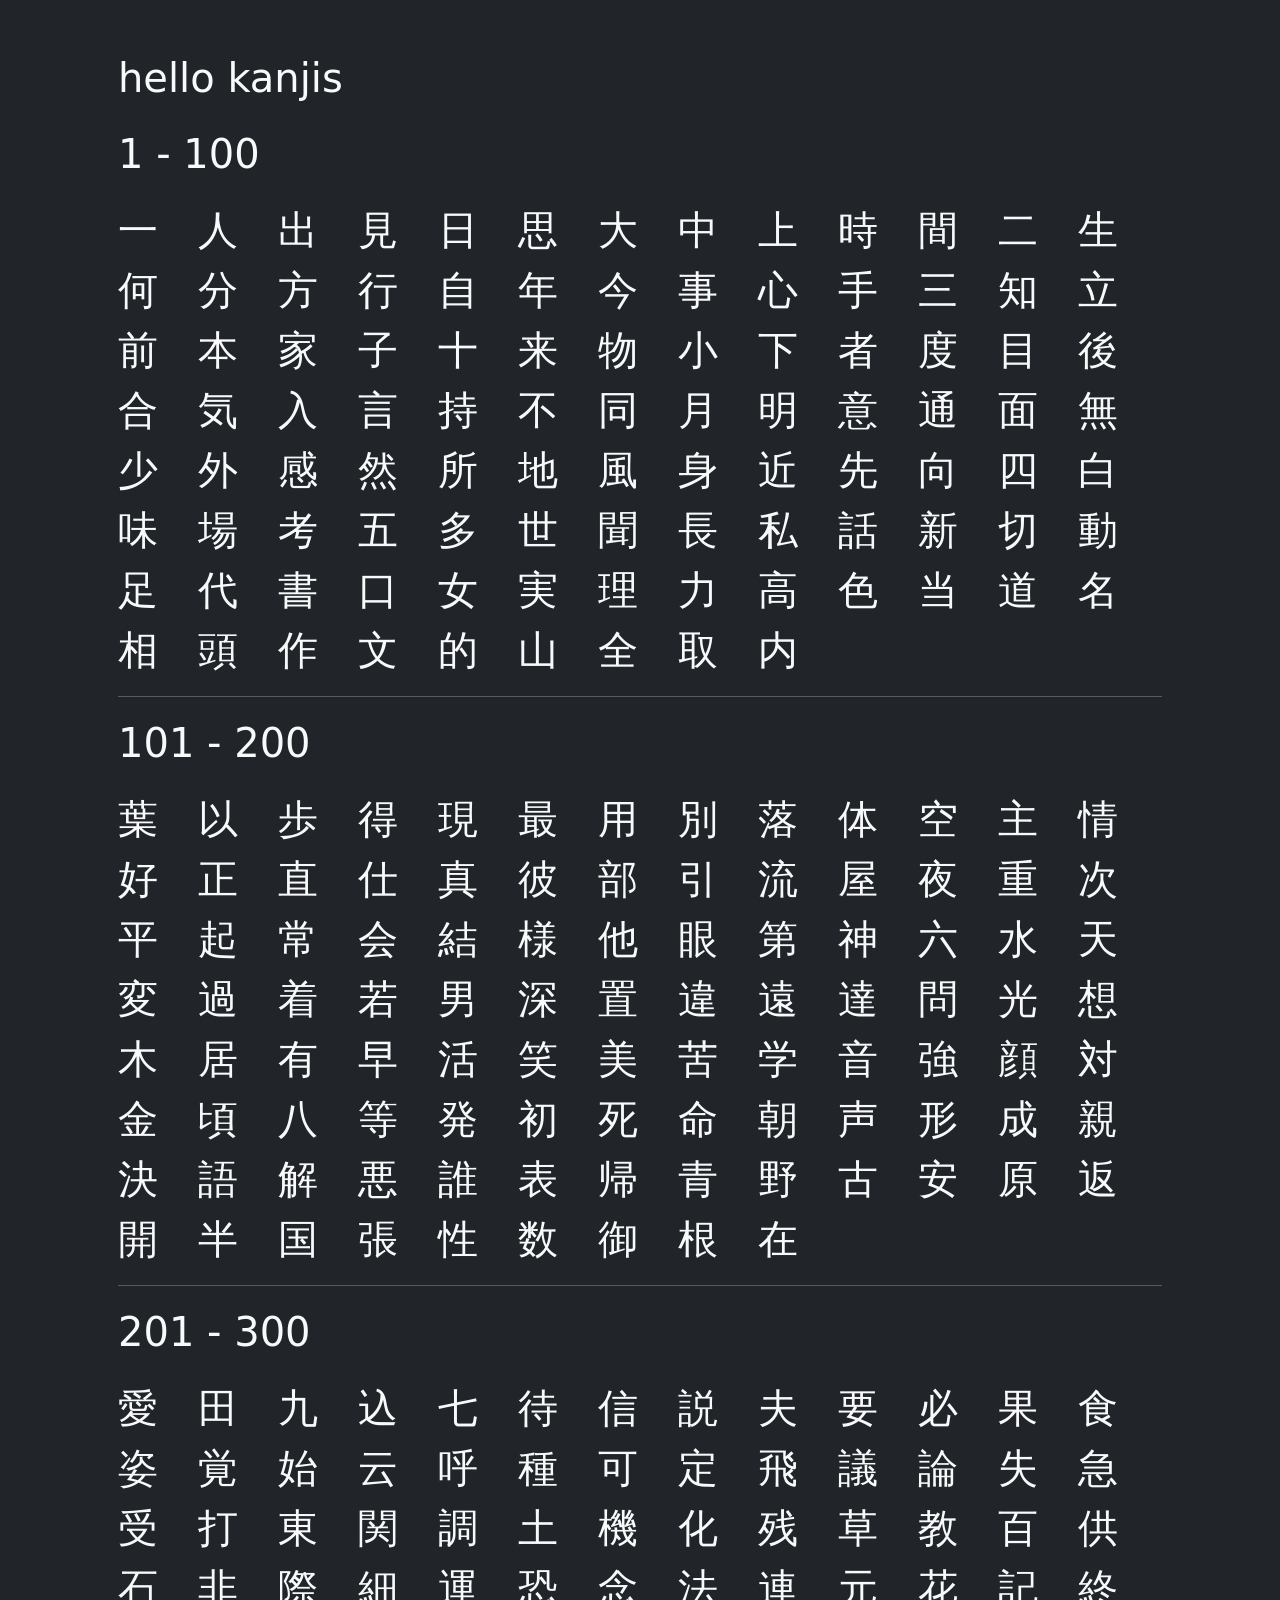
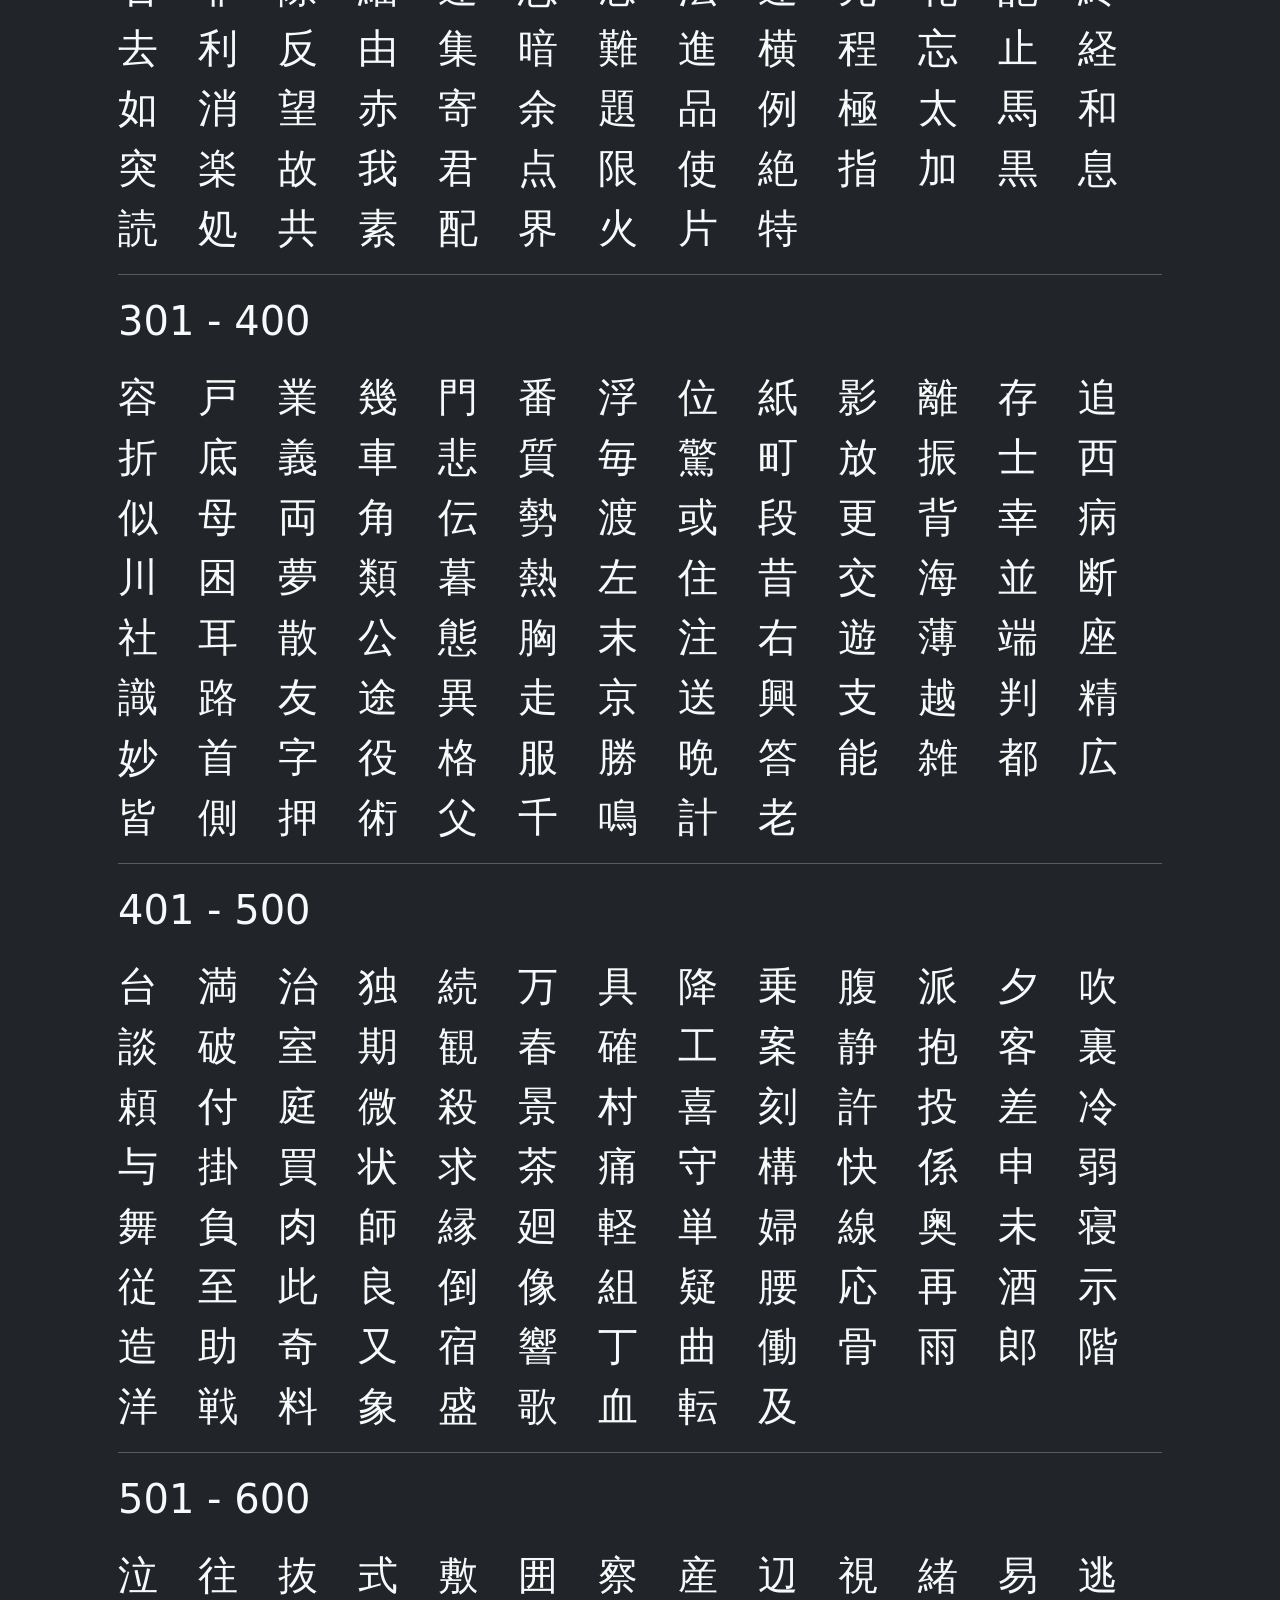
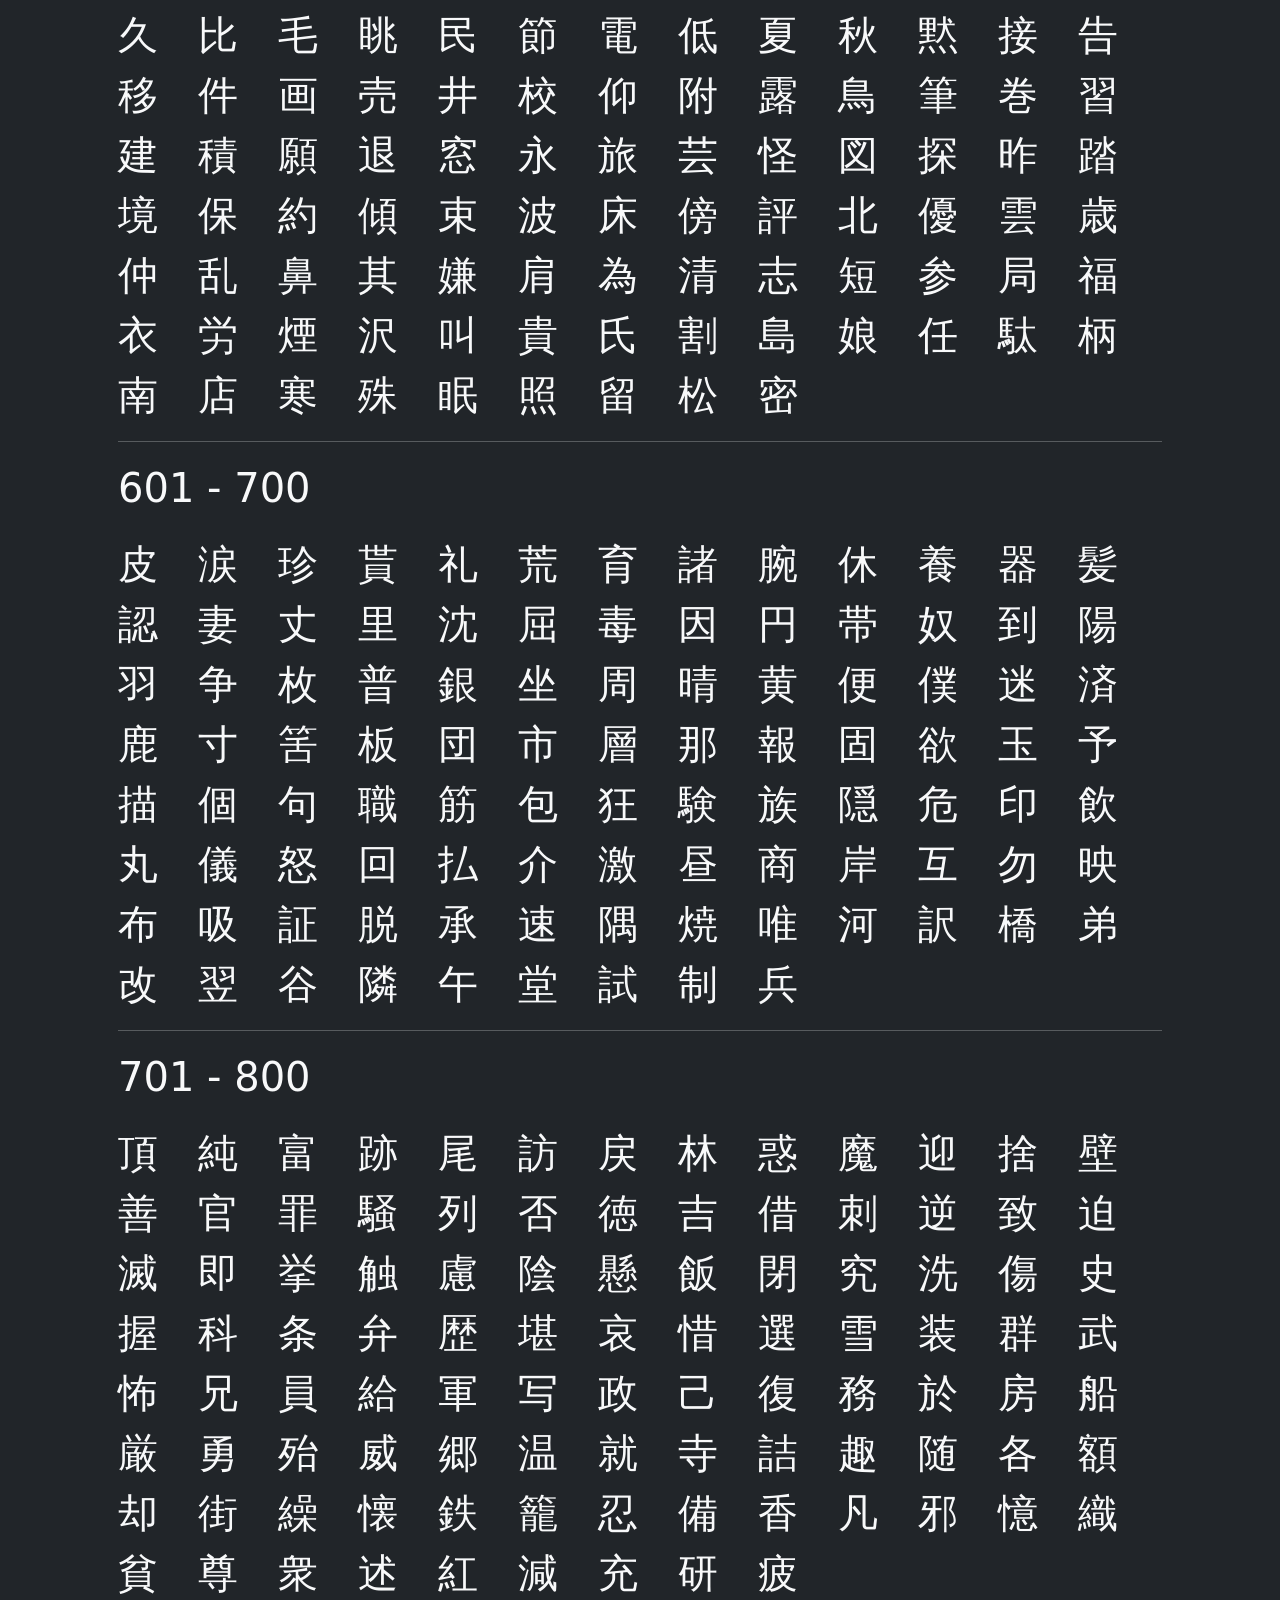
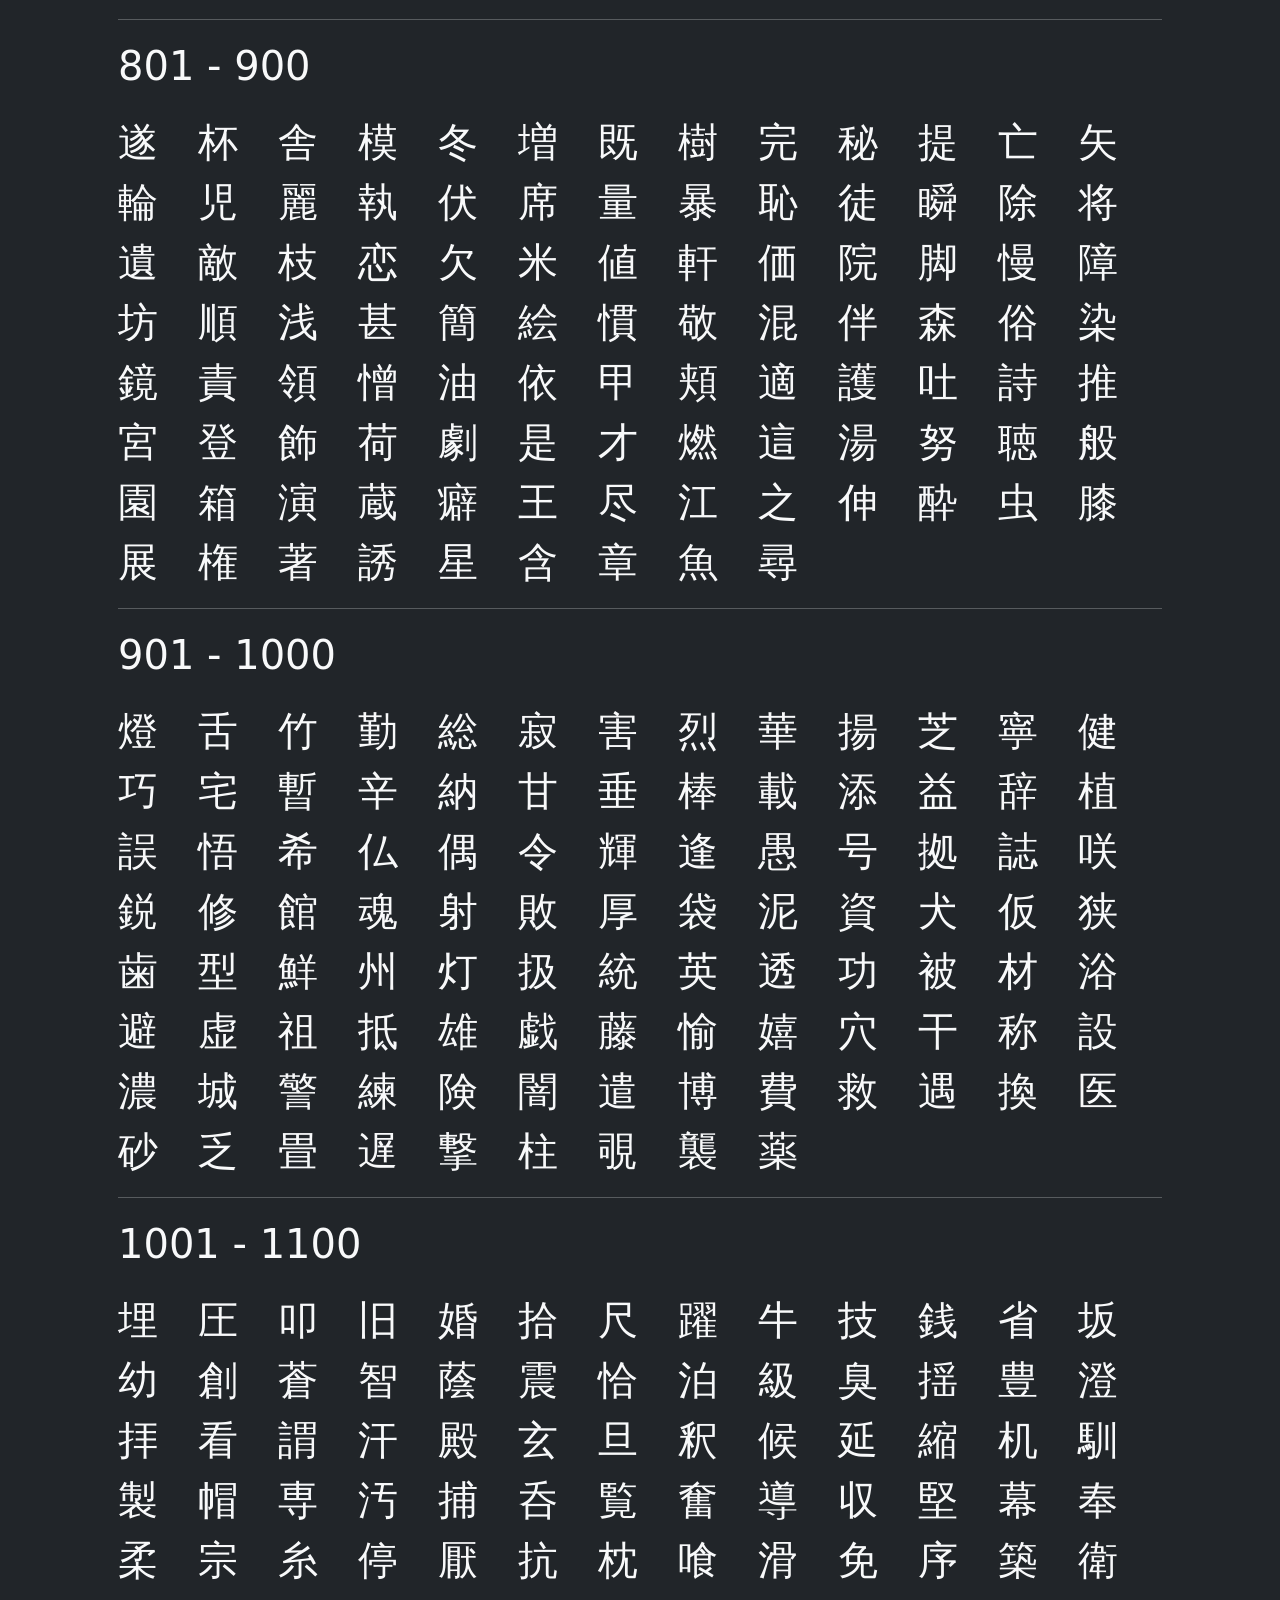
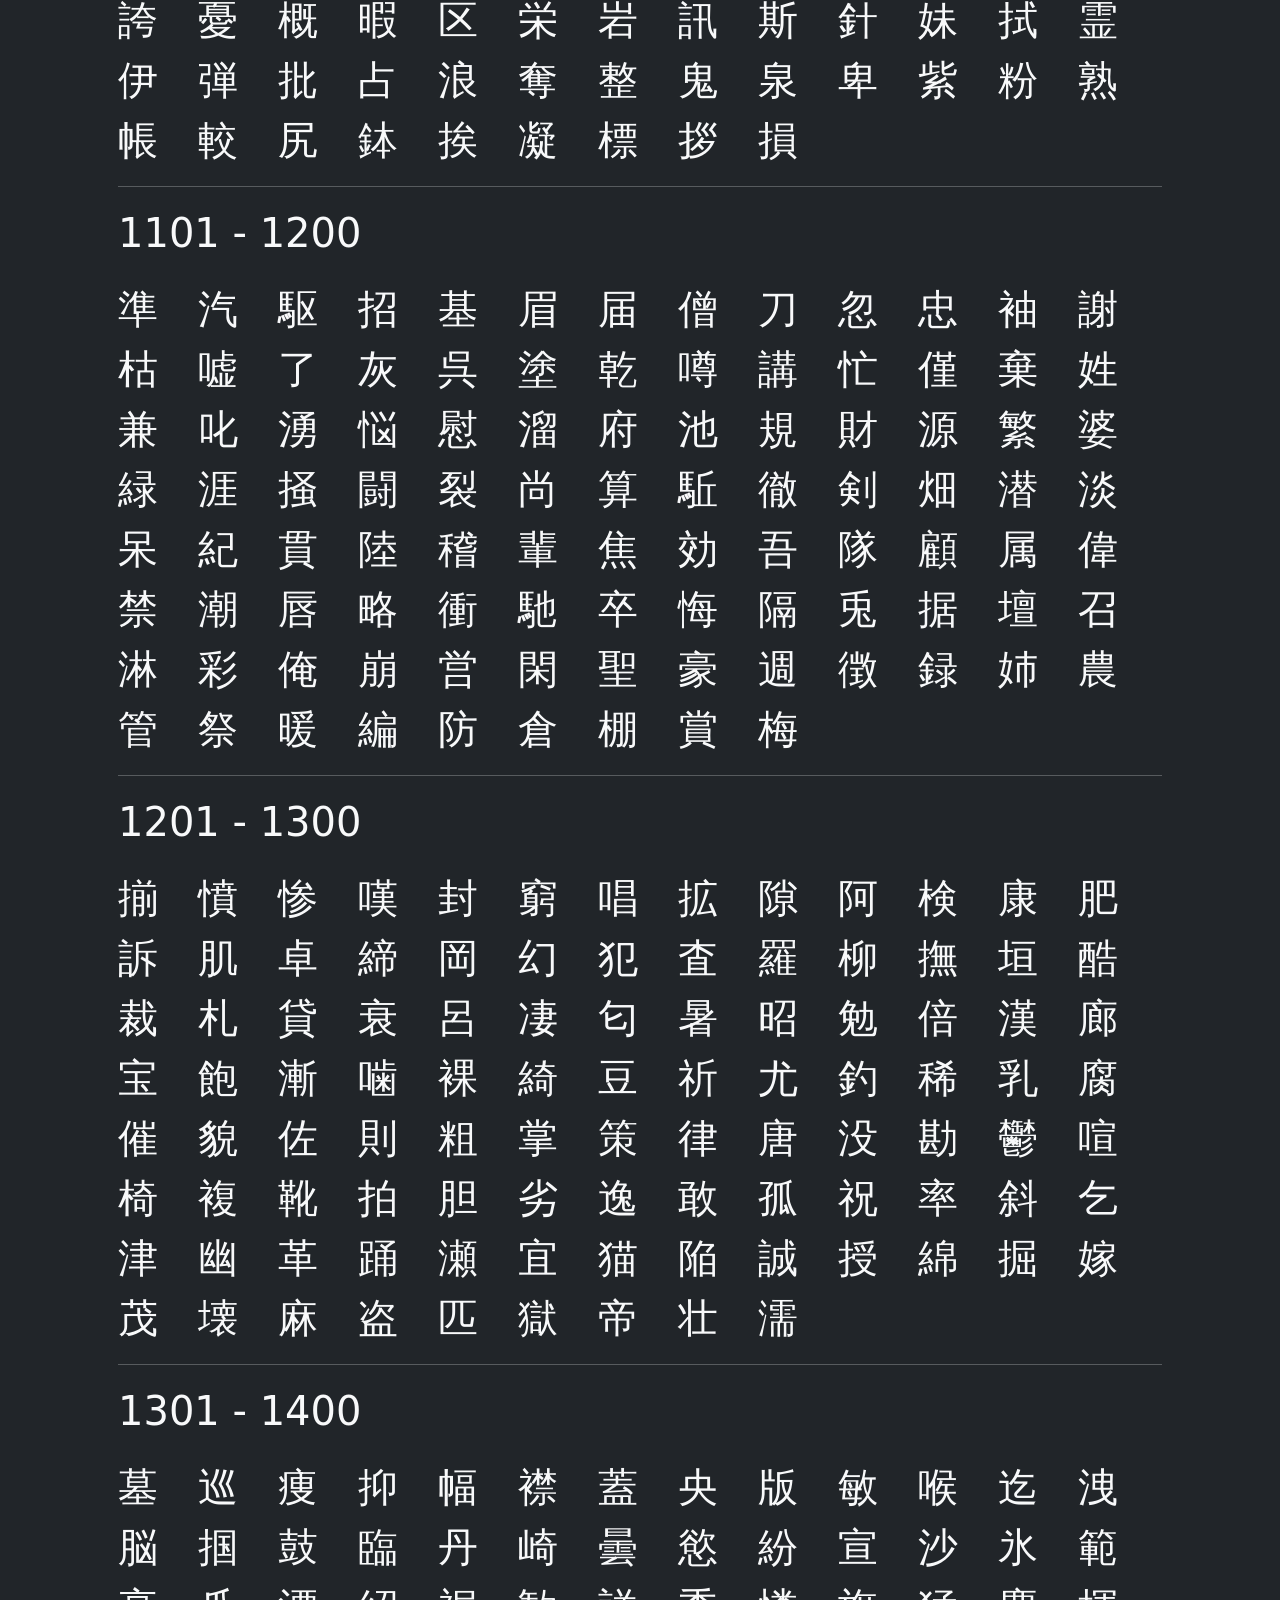
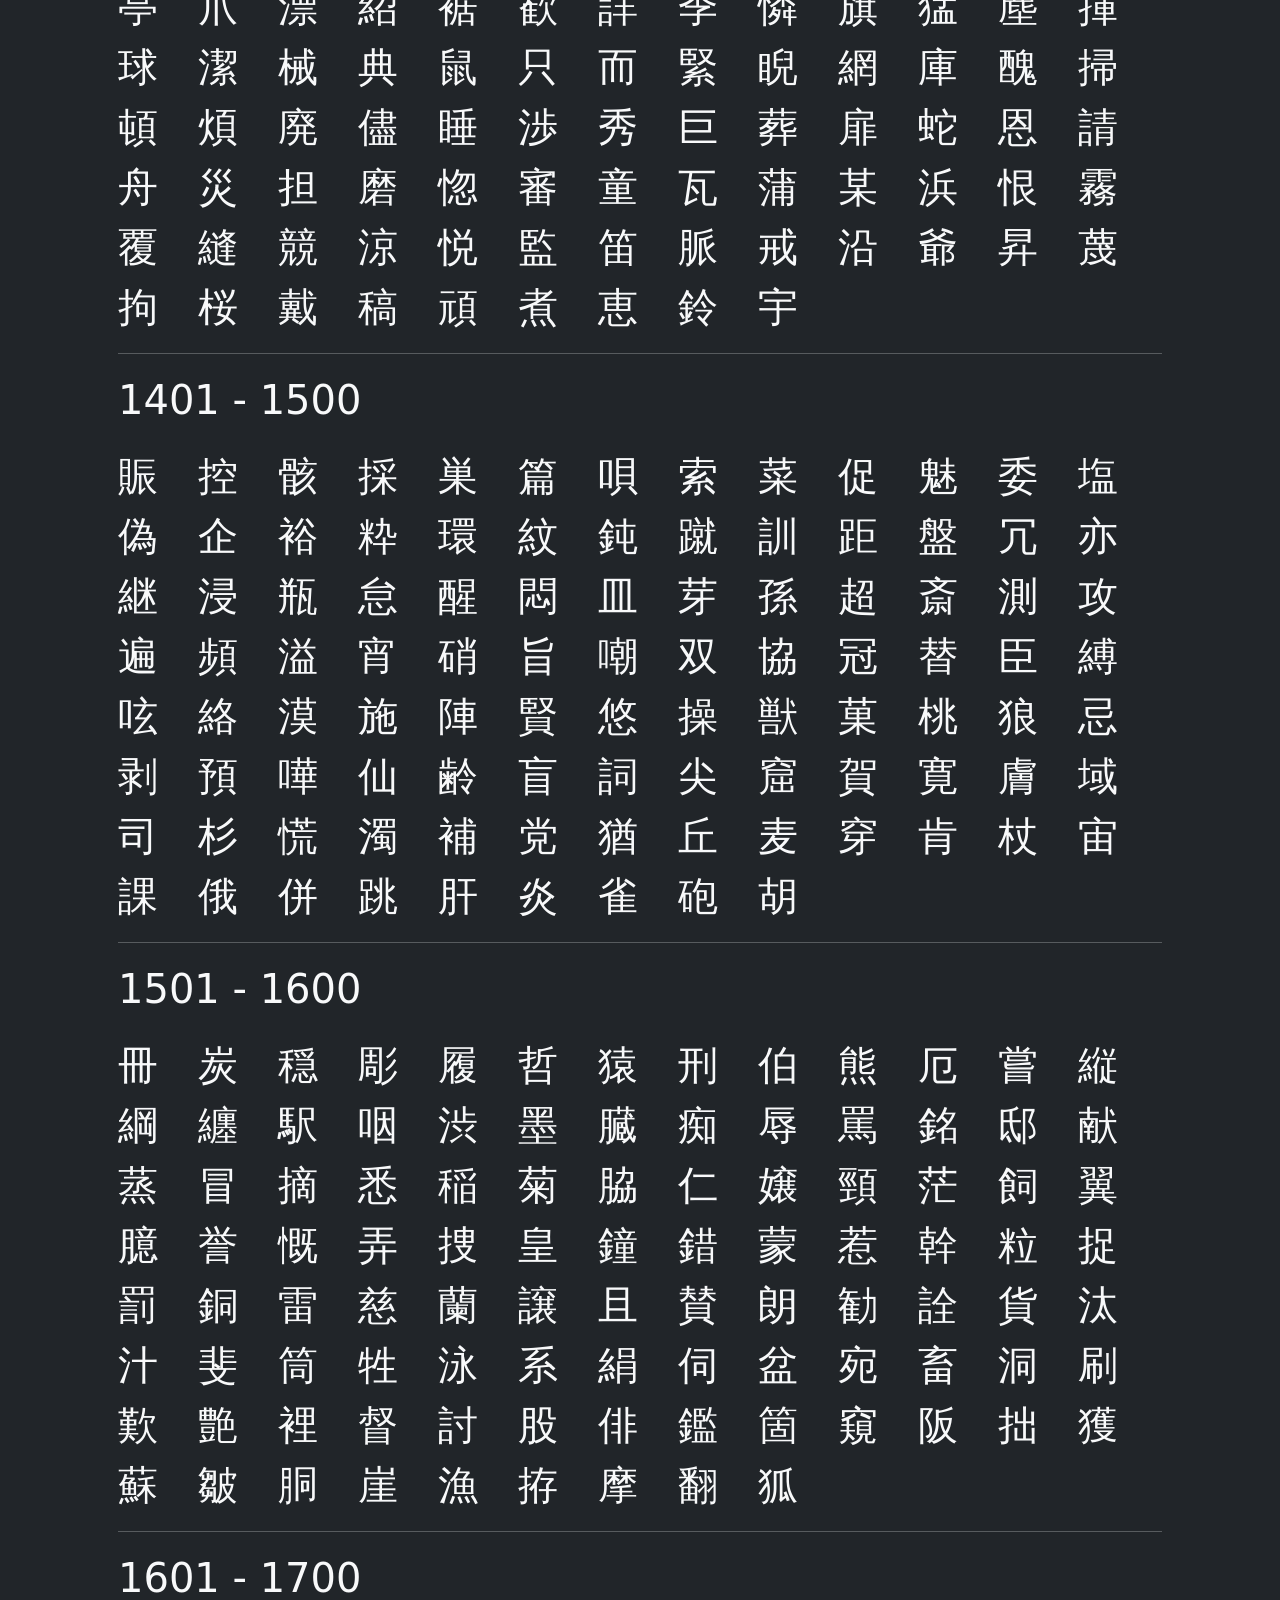
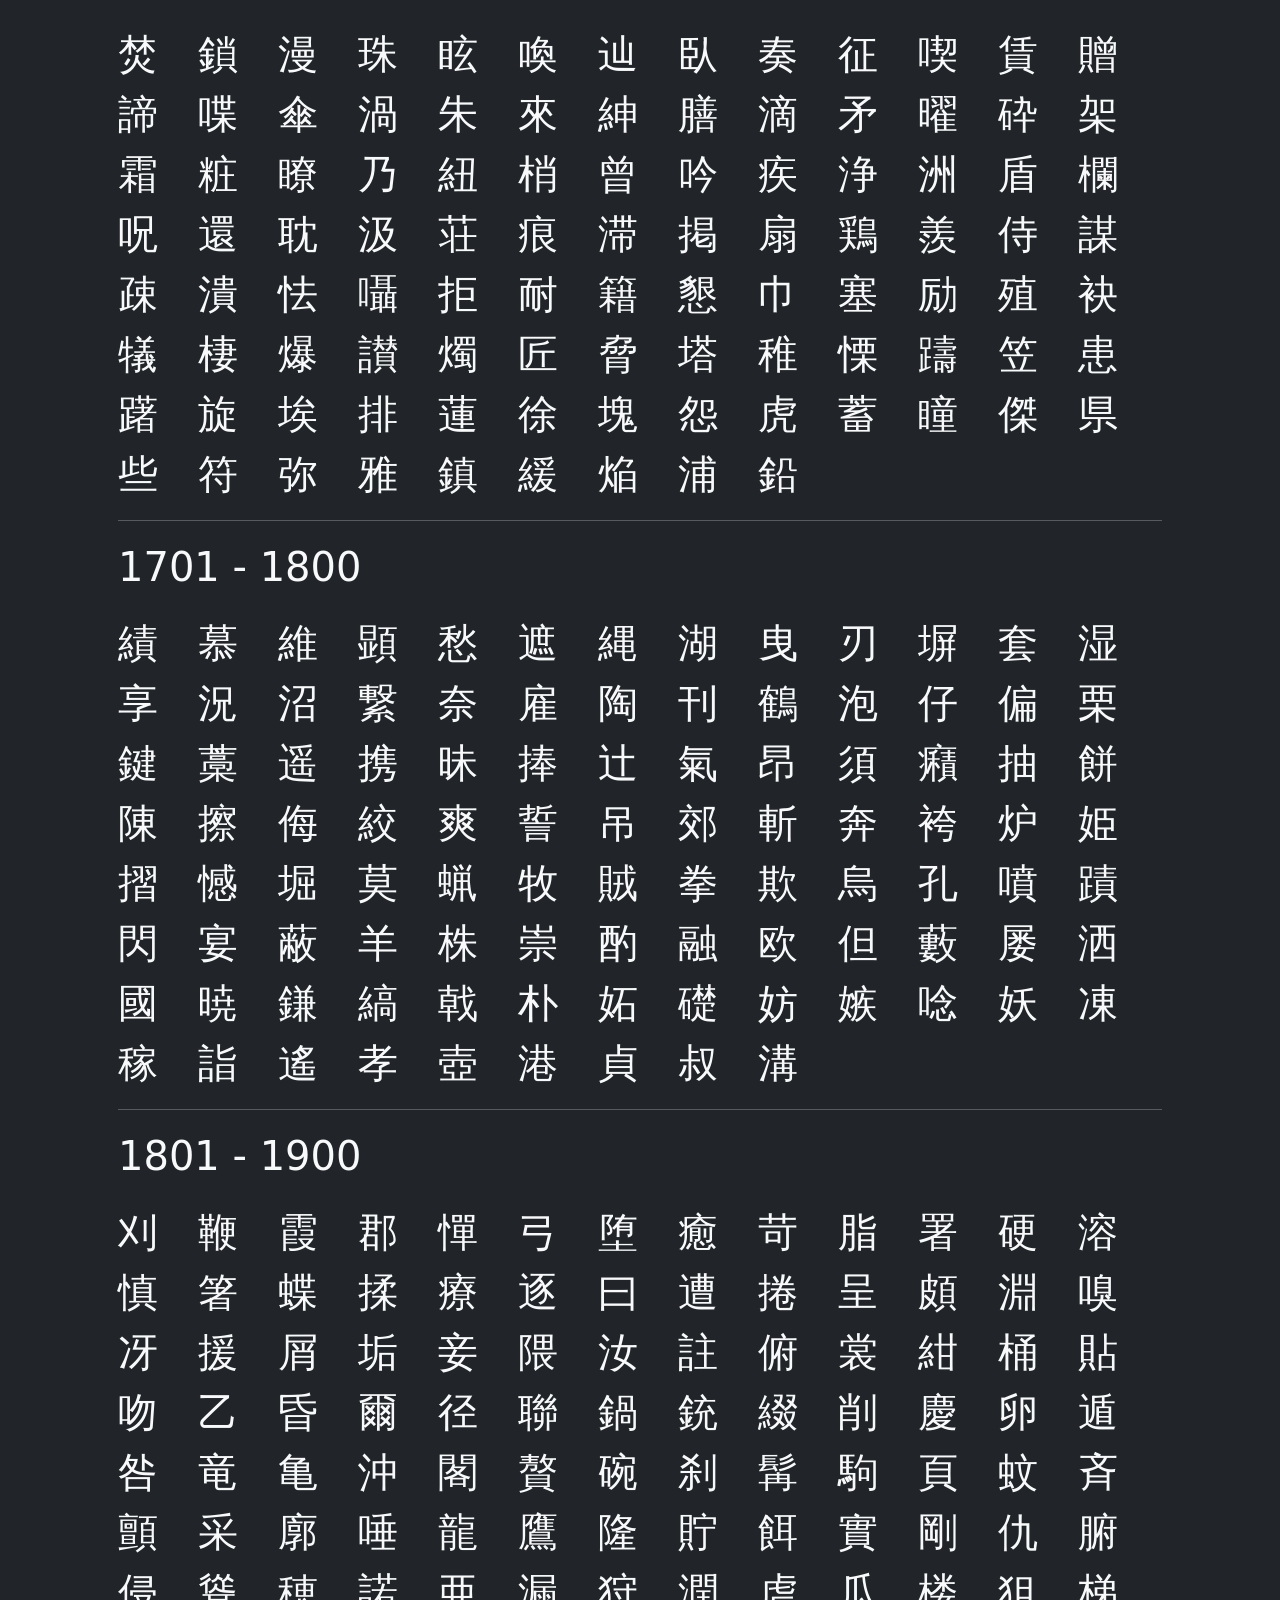
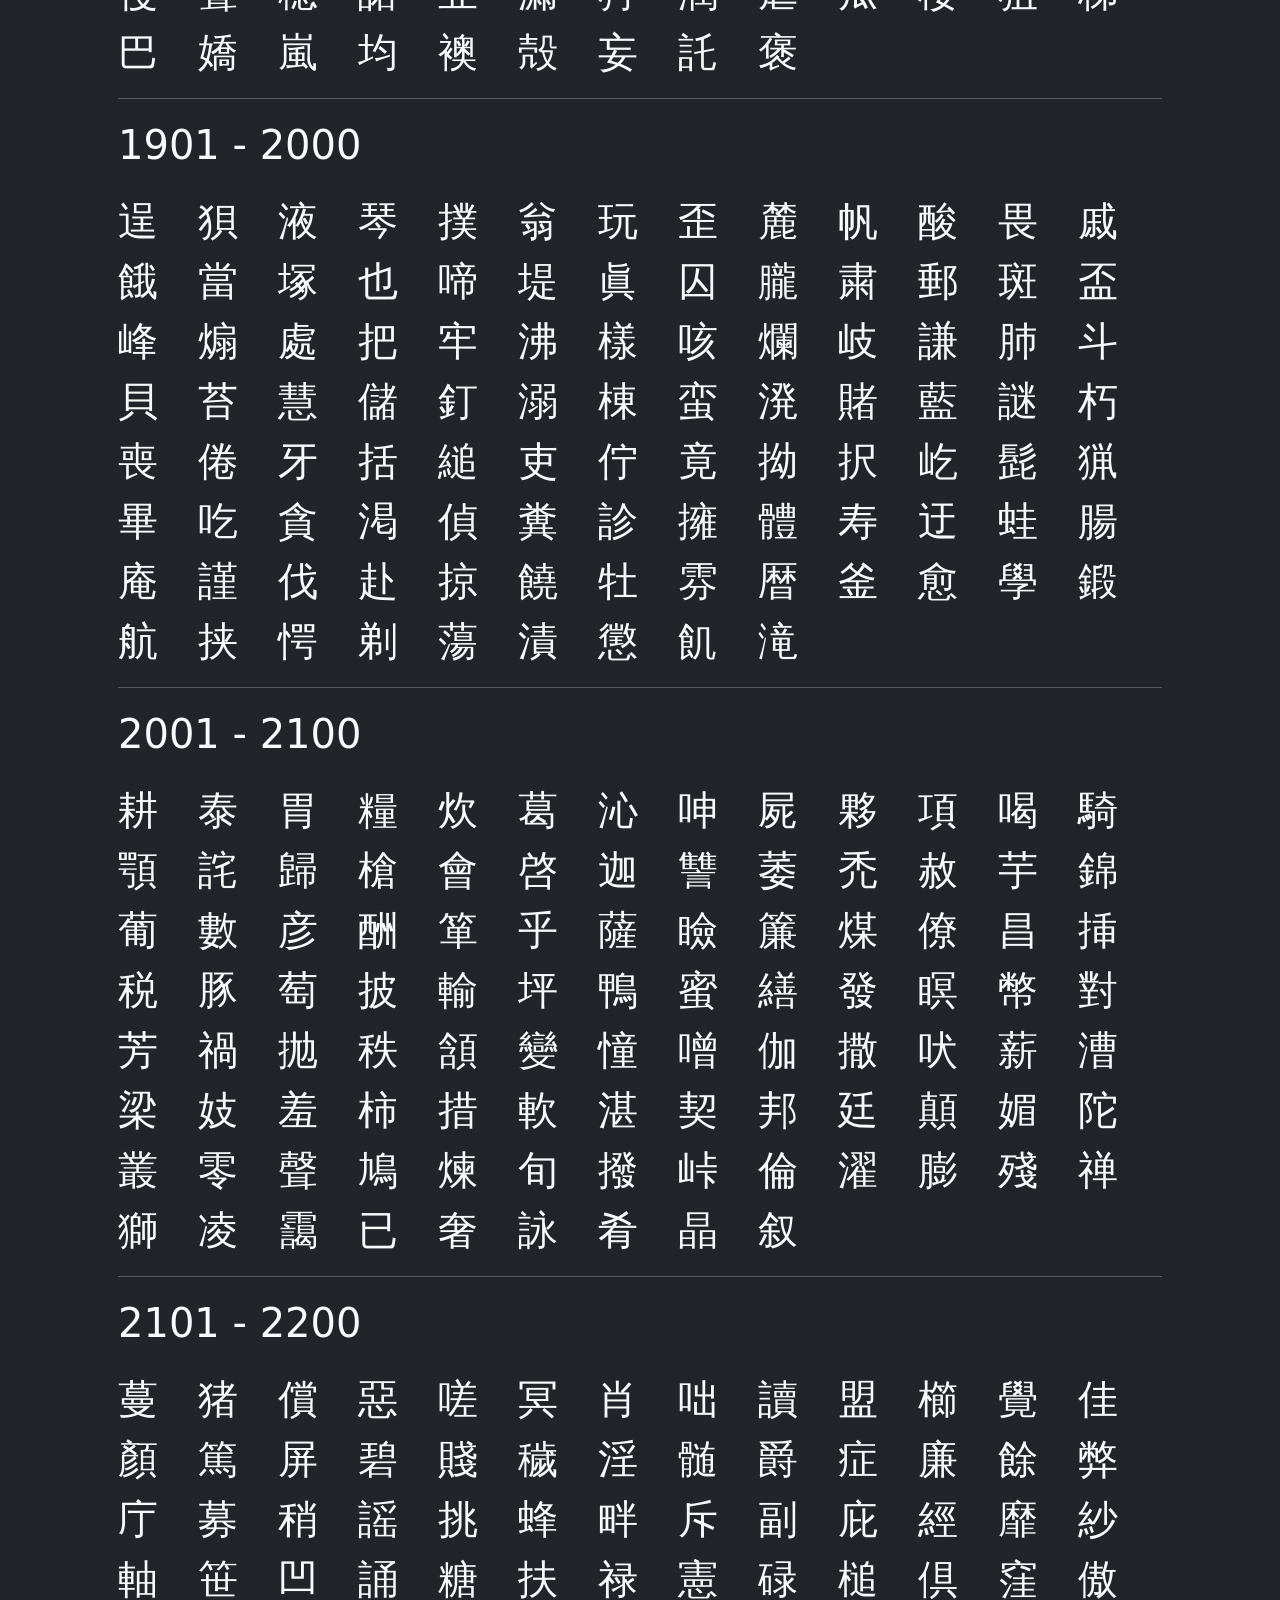
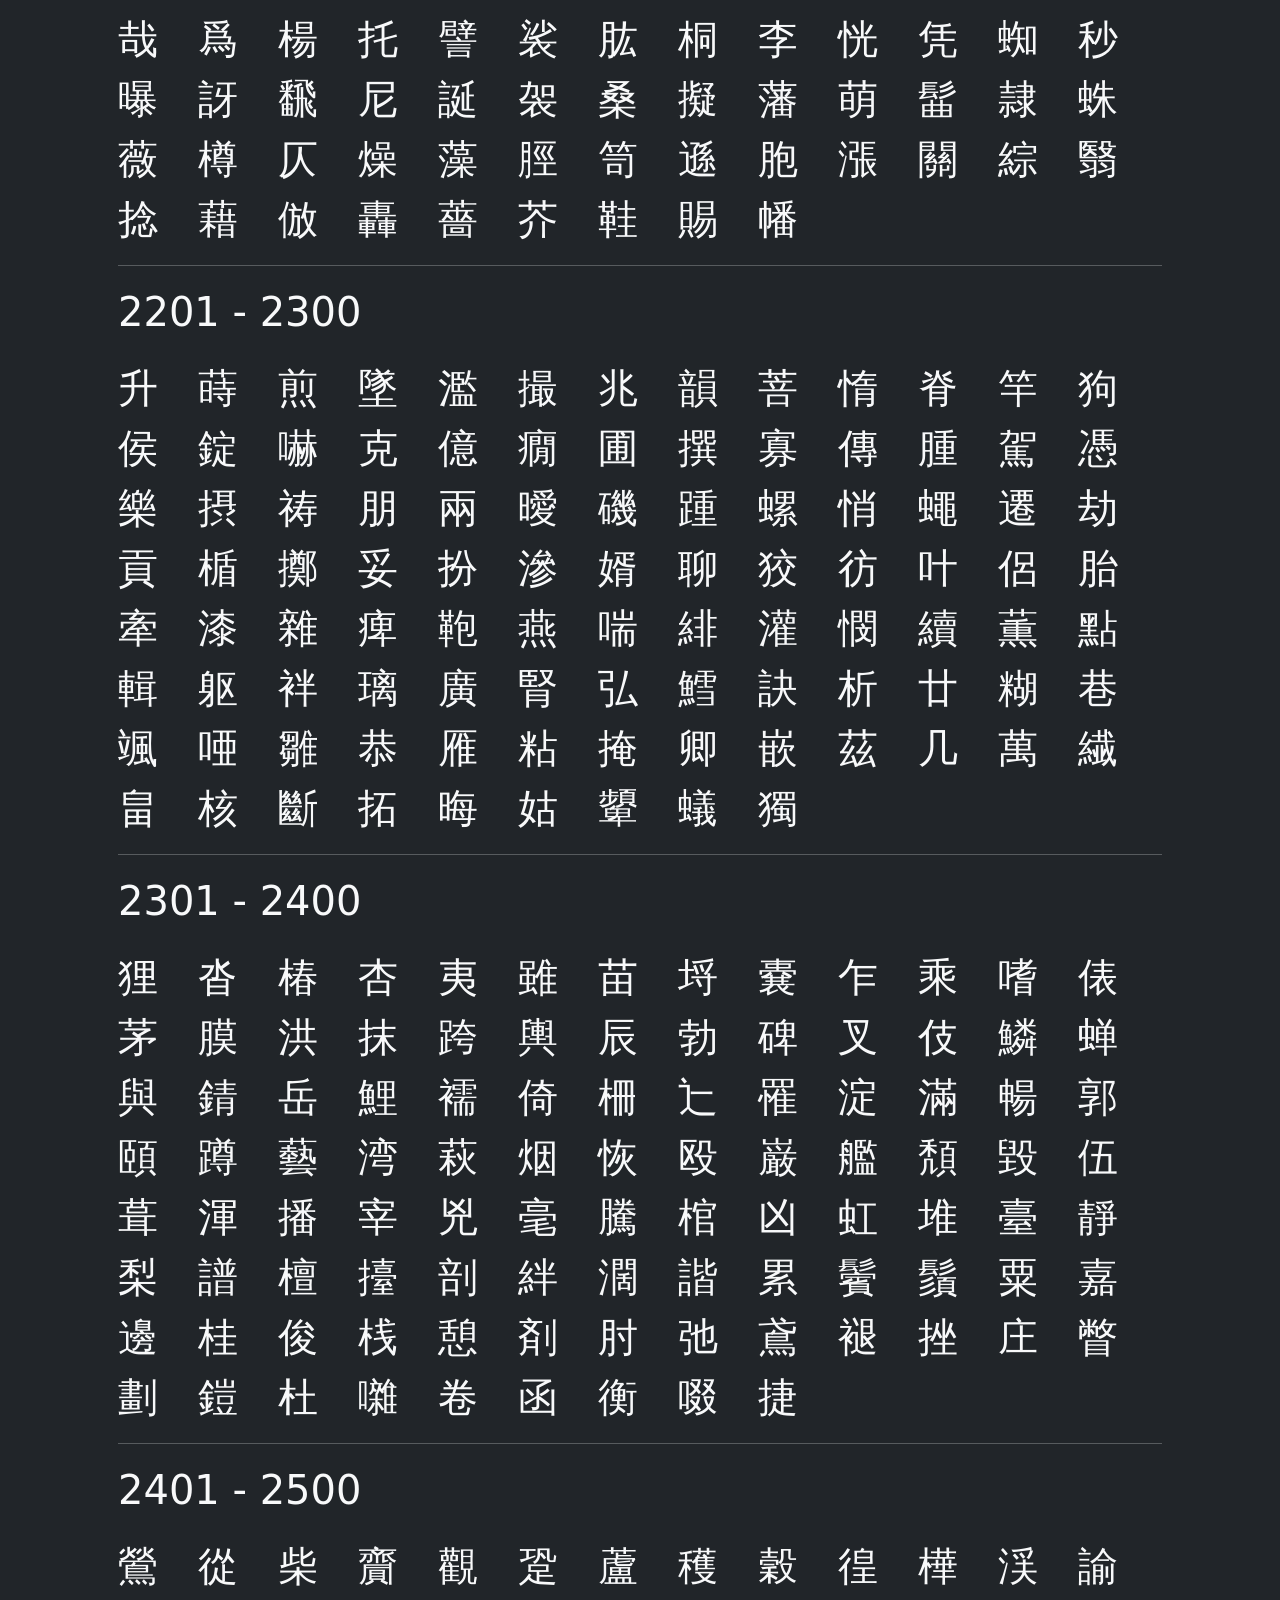
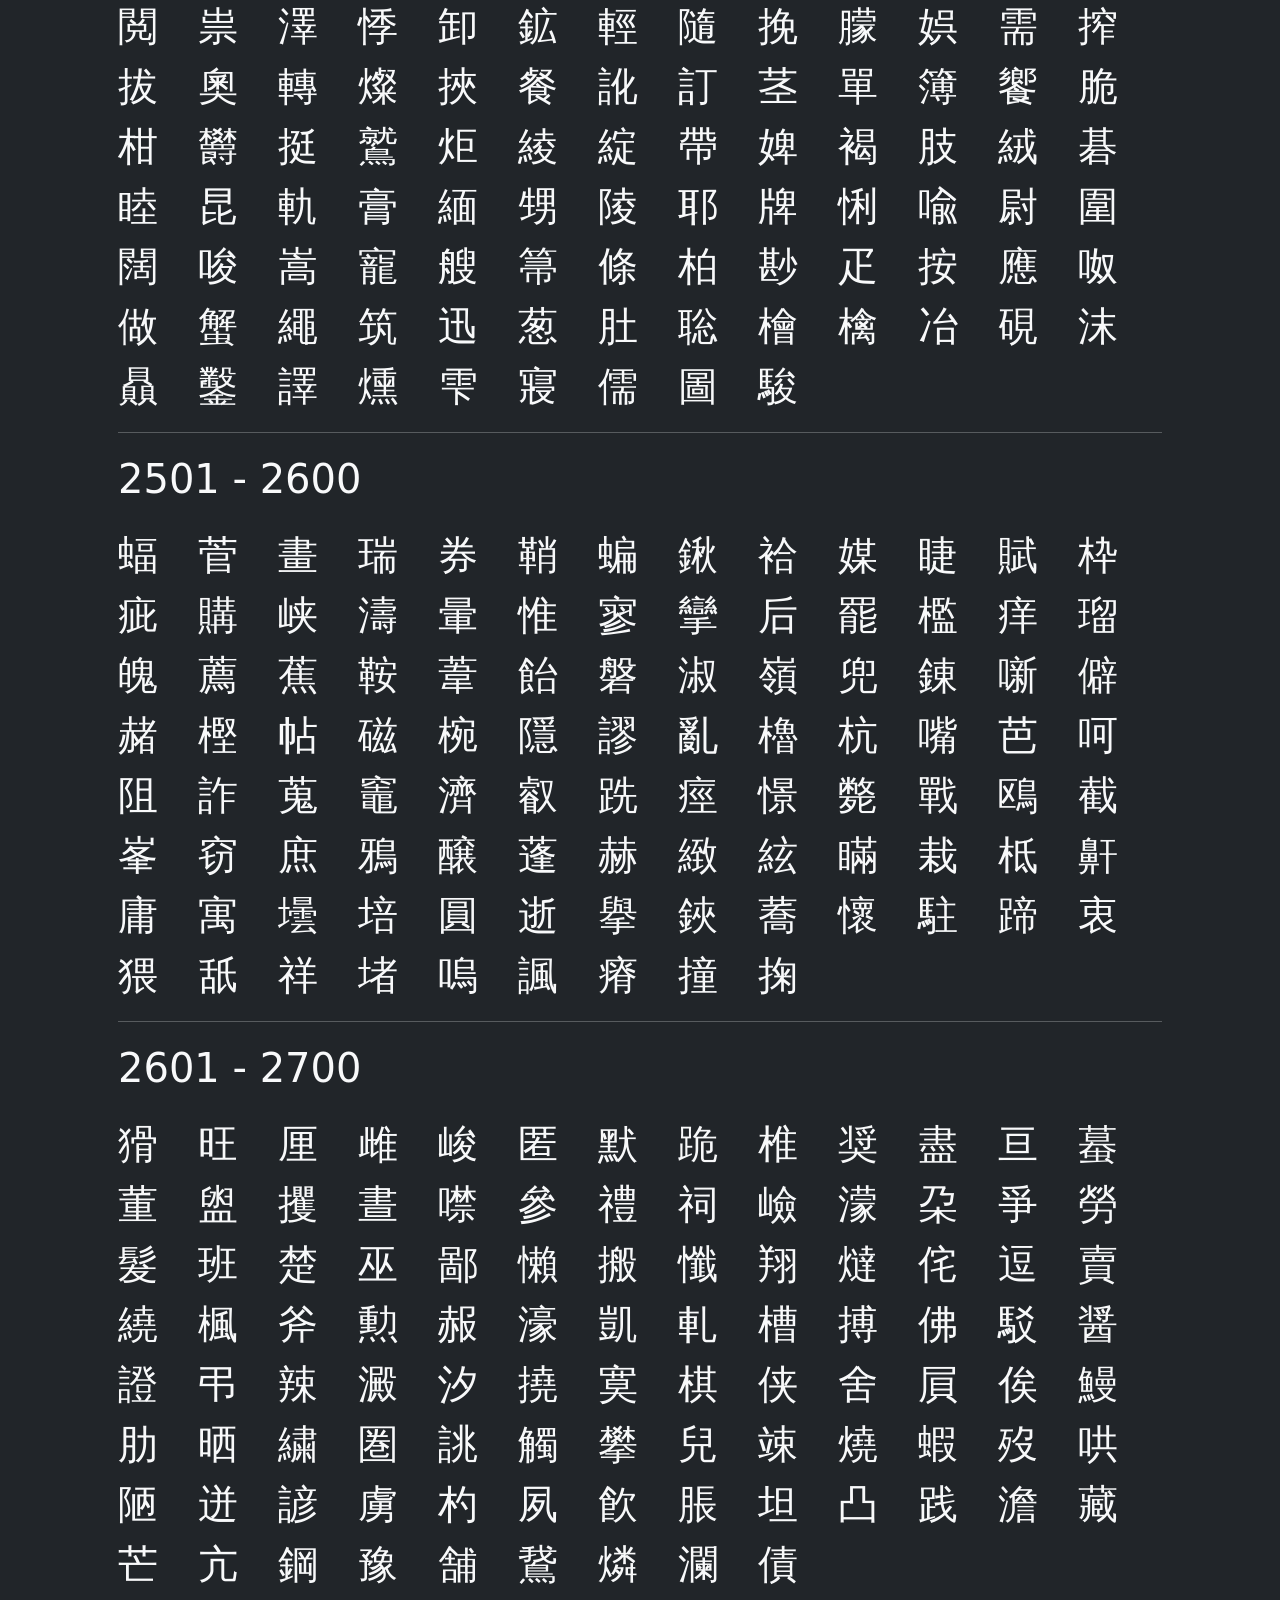
==== index.html @ ae2d9518 "hello kanjis" ====
<!DOCTYPE html>
<html>
  <head>
    <title>Hello (・_・)ノ</title>
    <meta charset="utf-8" />
    <meta name="viewport" content="width=device-width, initial-scale=1" />
    <link
      href="https://cdn.jsdelivr.net/npm/bootstrap@5.1.3/dist/css/bootstrap.min.css"
      rel="stylesheet"
      integrity="sha384-1BmE4kWBq78iYhFldvKuhfTAU6auU8tT94WrHftjDbrCEXSU1oBoqyl2QvZ6jIW3"
      crossorigin="anonymous"
    />
  </head>

  <body class="bg-dark">
    <div class="container text-light p-5 fs-1">
      <p>hello kanjis</p>

      <div id="kanjiList"></div>

      <script type="text/javascript" src="./script.js"></script>

      <script
        src="https://cdn.jsdelivr.net/npm/bootstrap@5.1.3/dist/js/bootstrap.bundle.min.js"
        integrity="sha384-ka7Sk0Gln4gmtz2MlQnikT1wXgYsOg+OMhuP+IlRH9sENBO0LRn5q+8nbTov4+1p"
        crossorigin="anonymous"
      ></script>
    </div>
  </body>
</html>
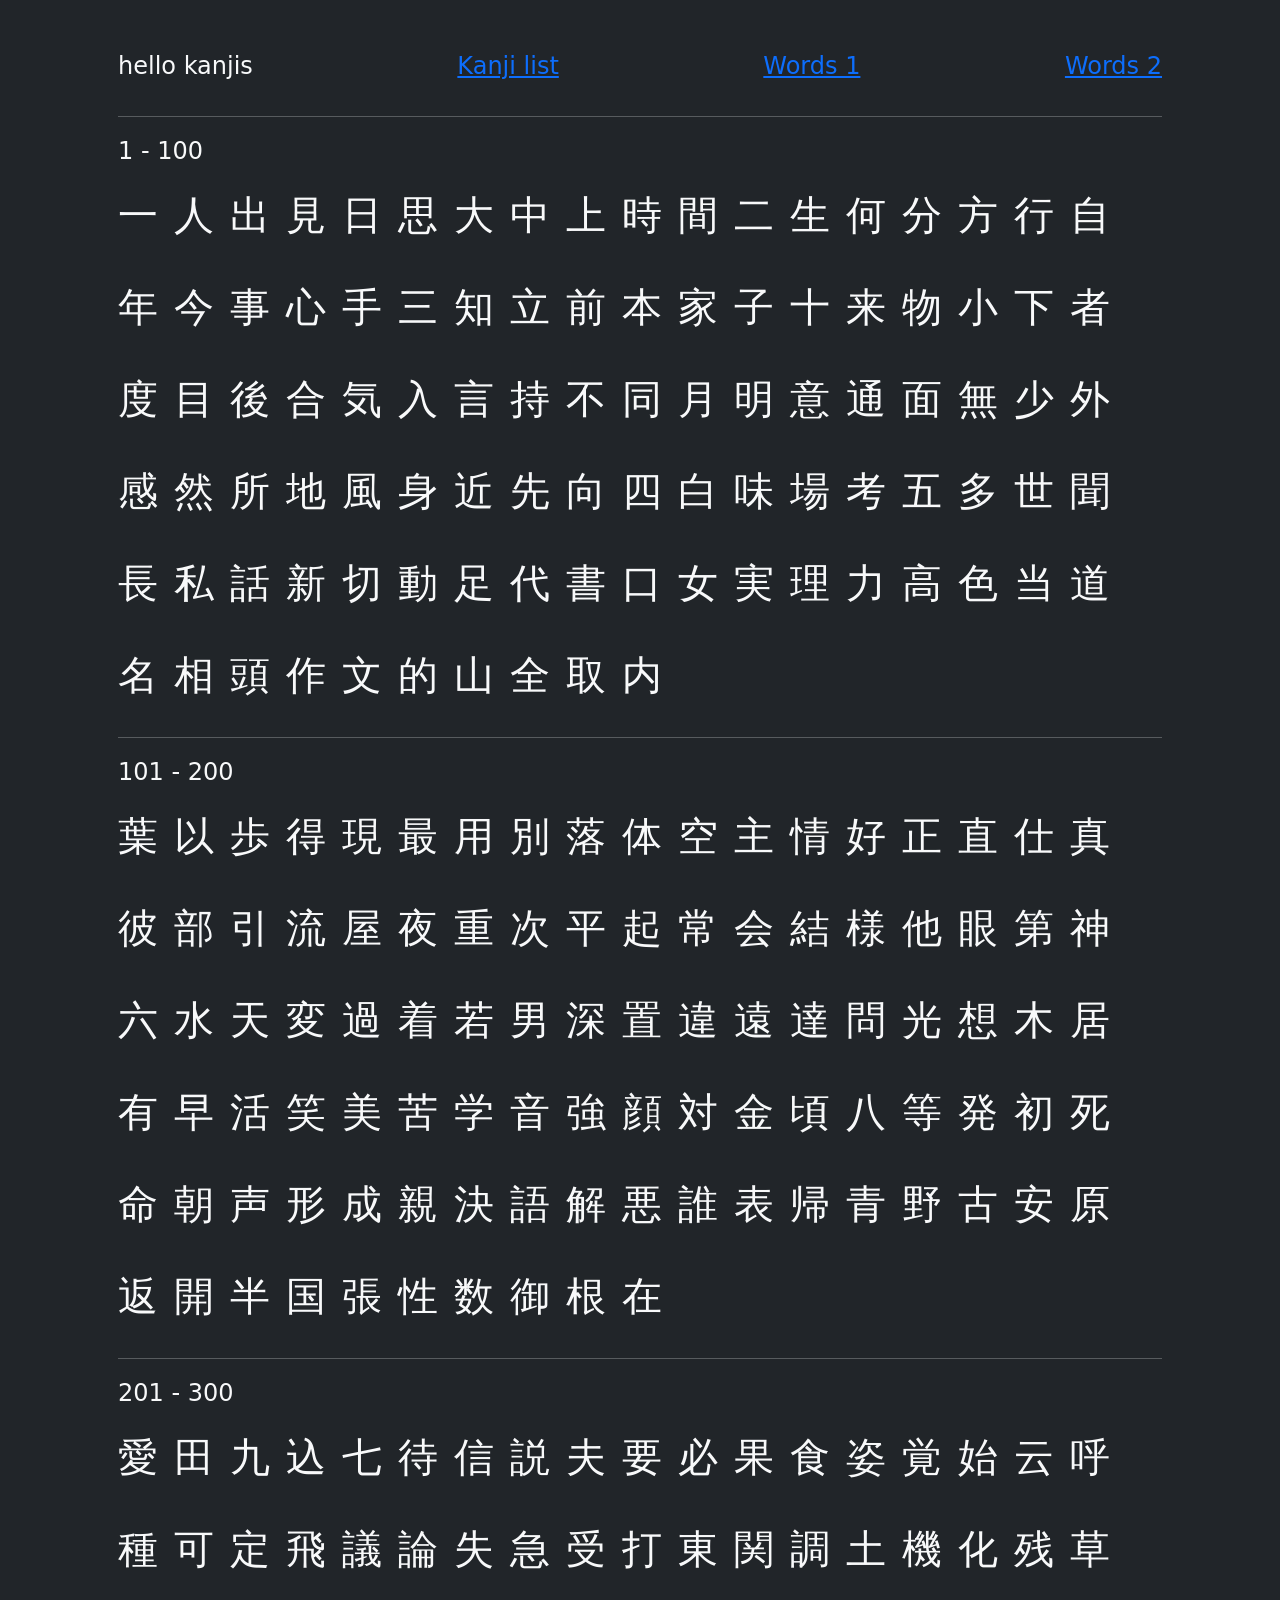
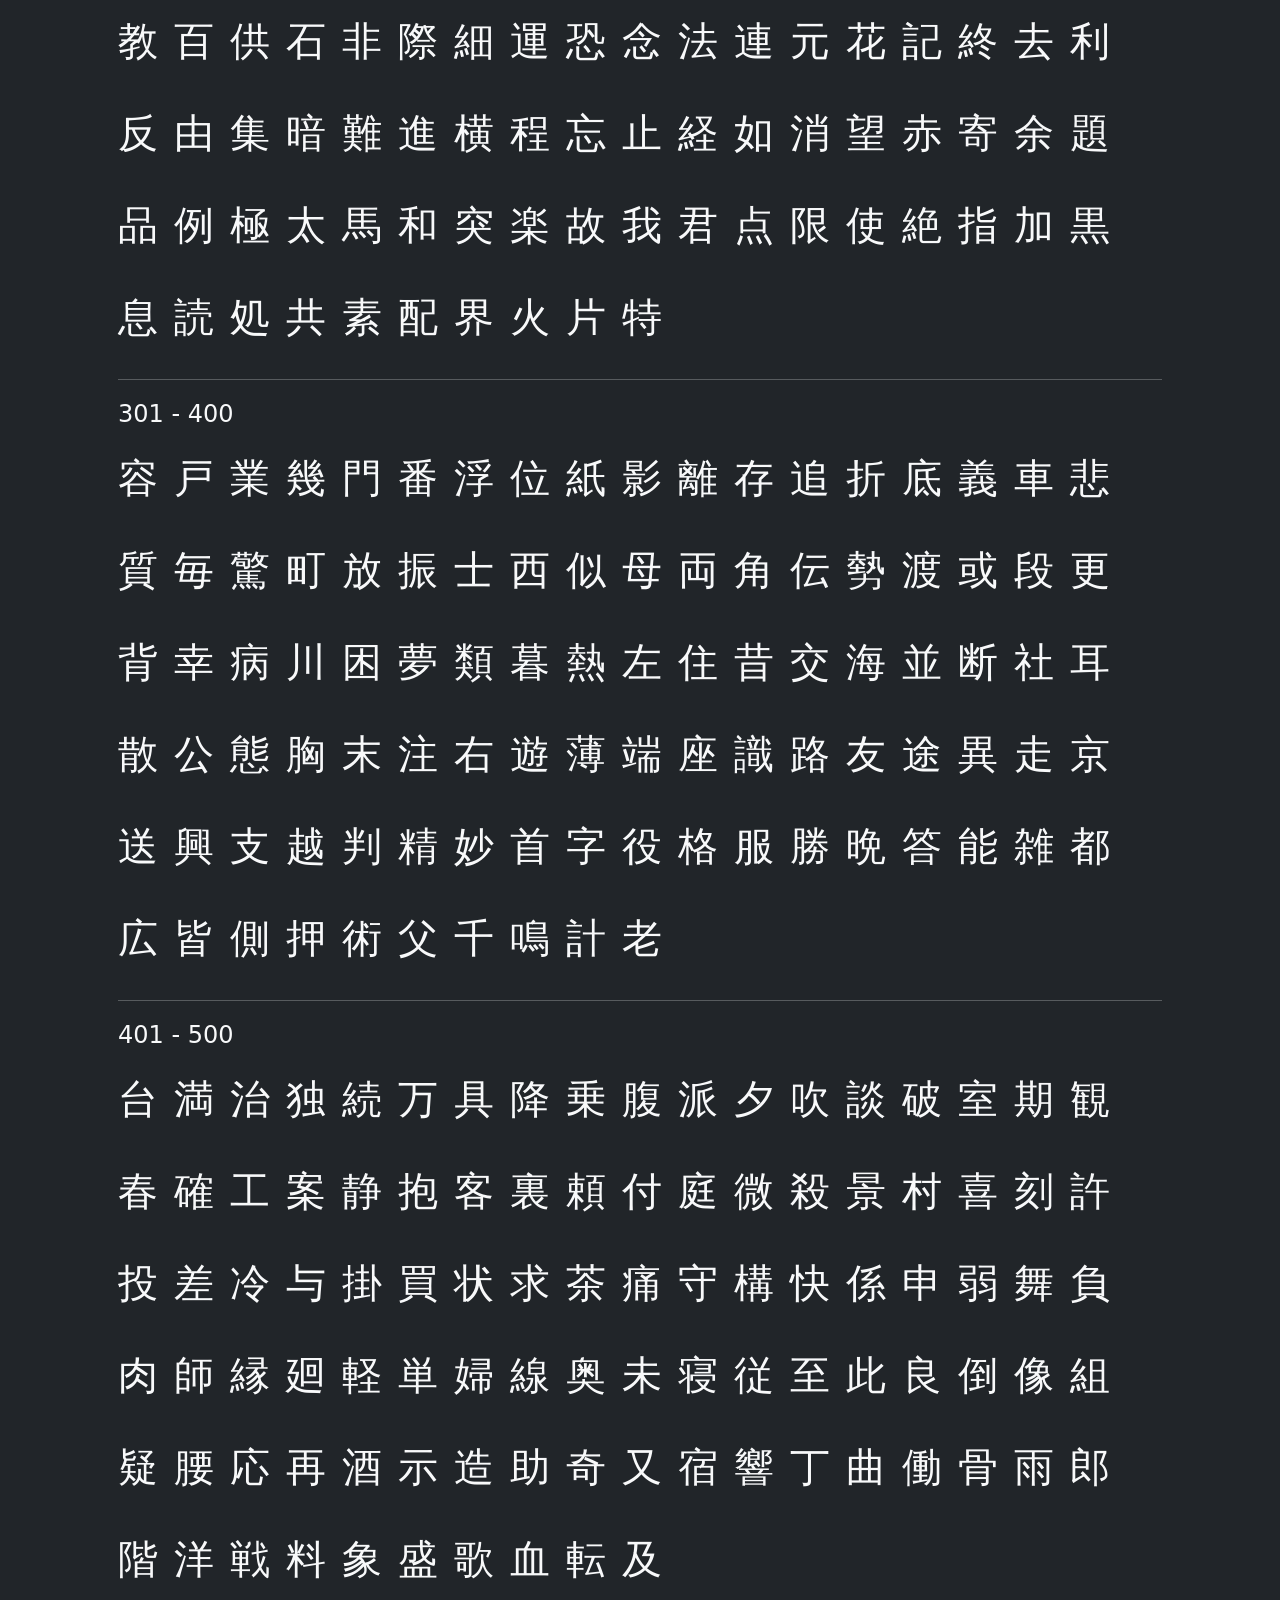
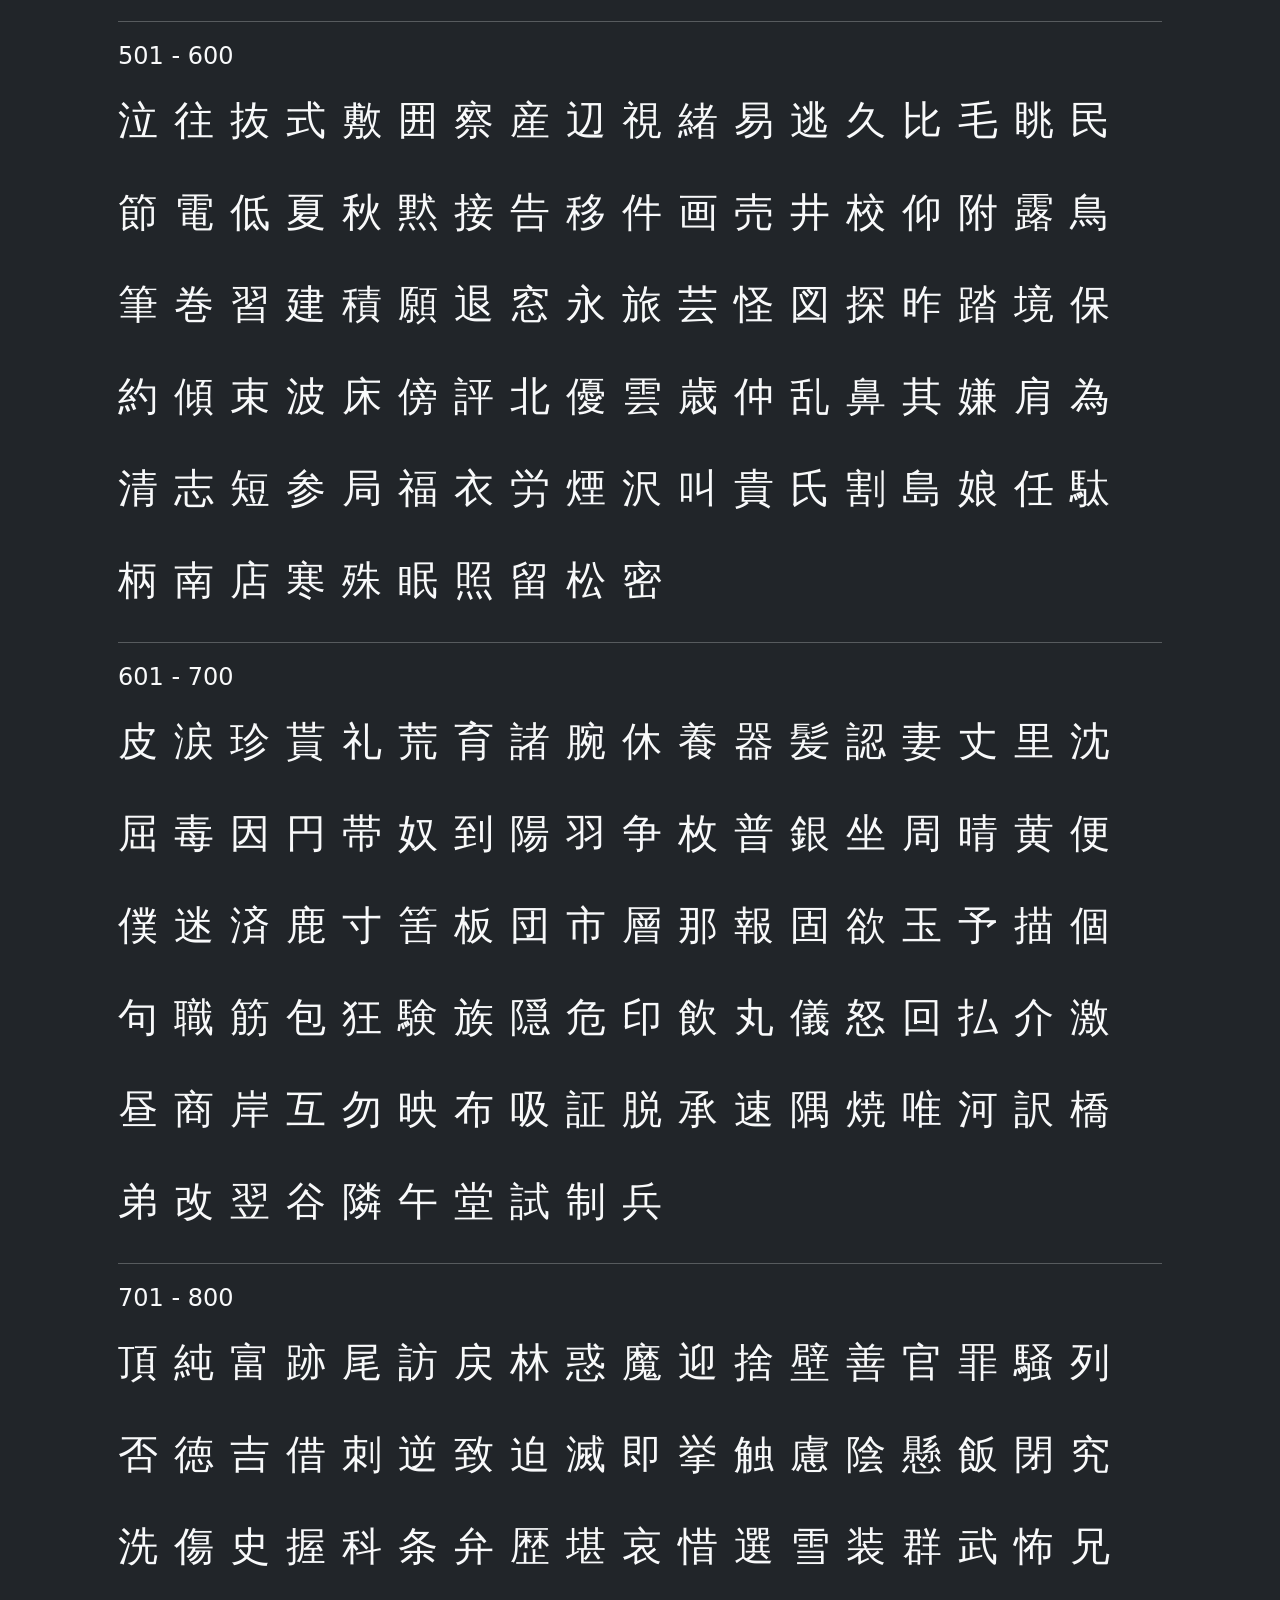
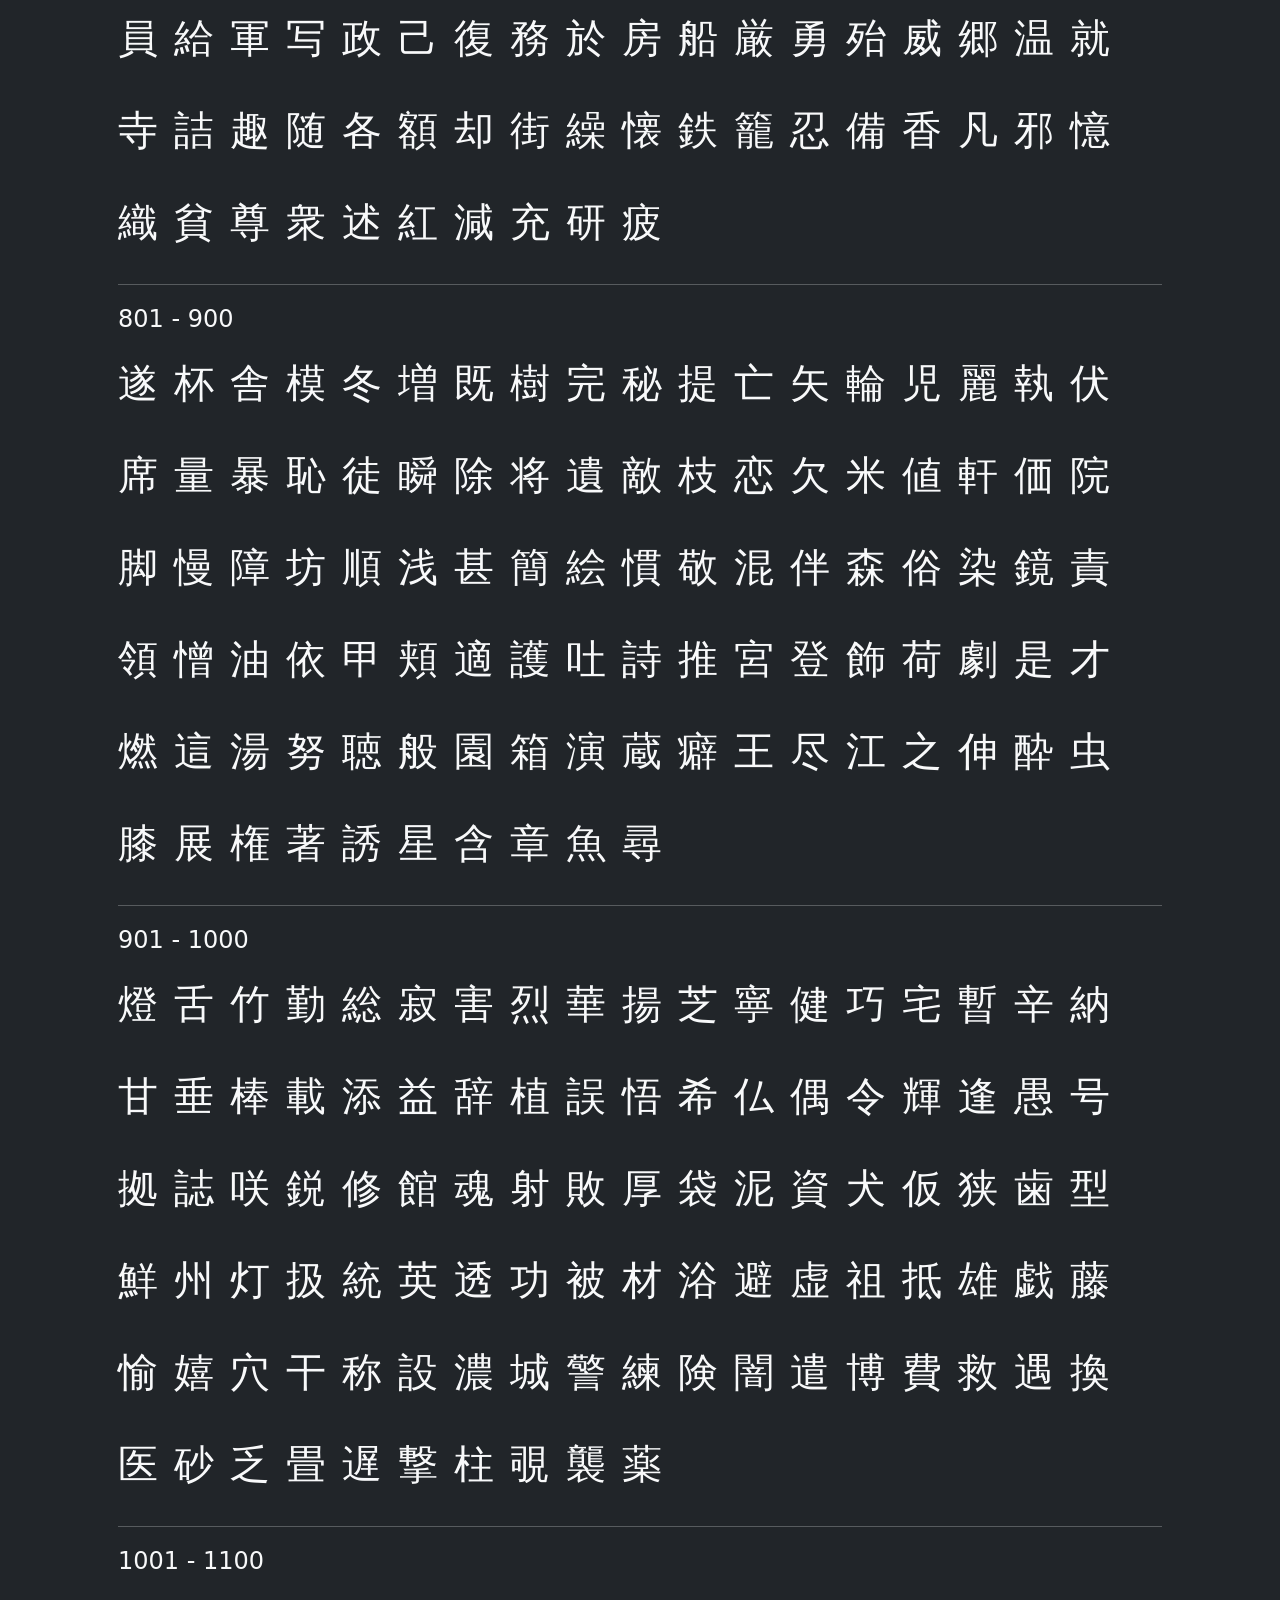
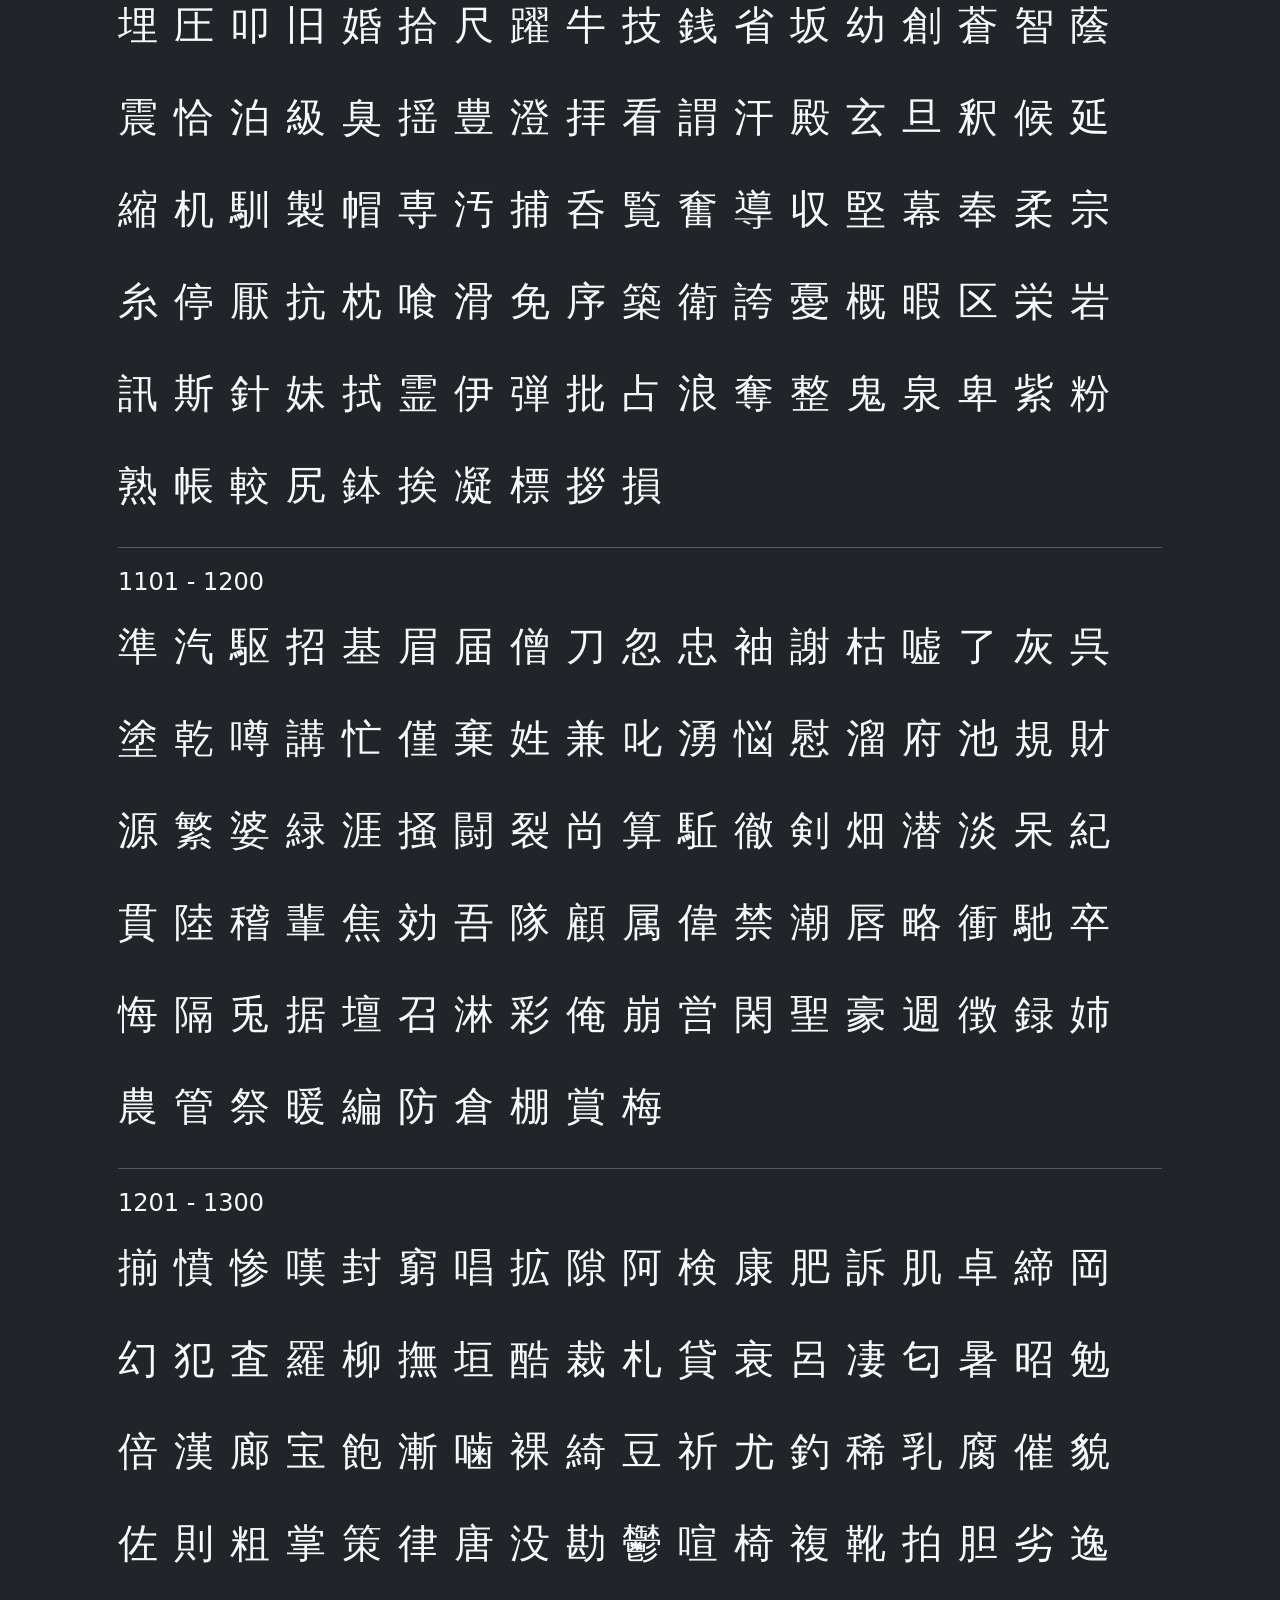
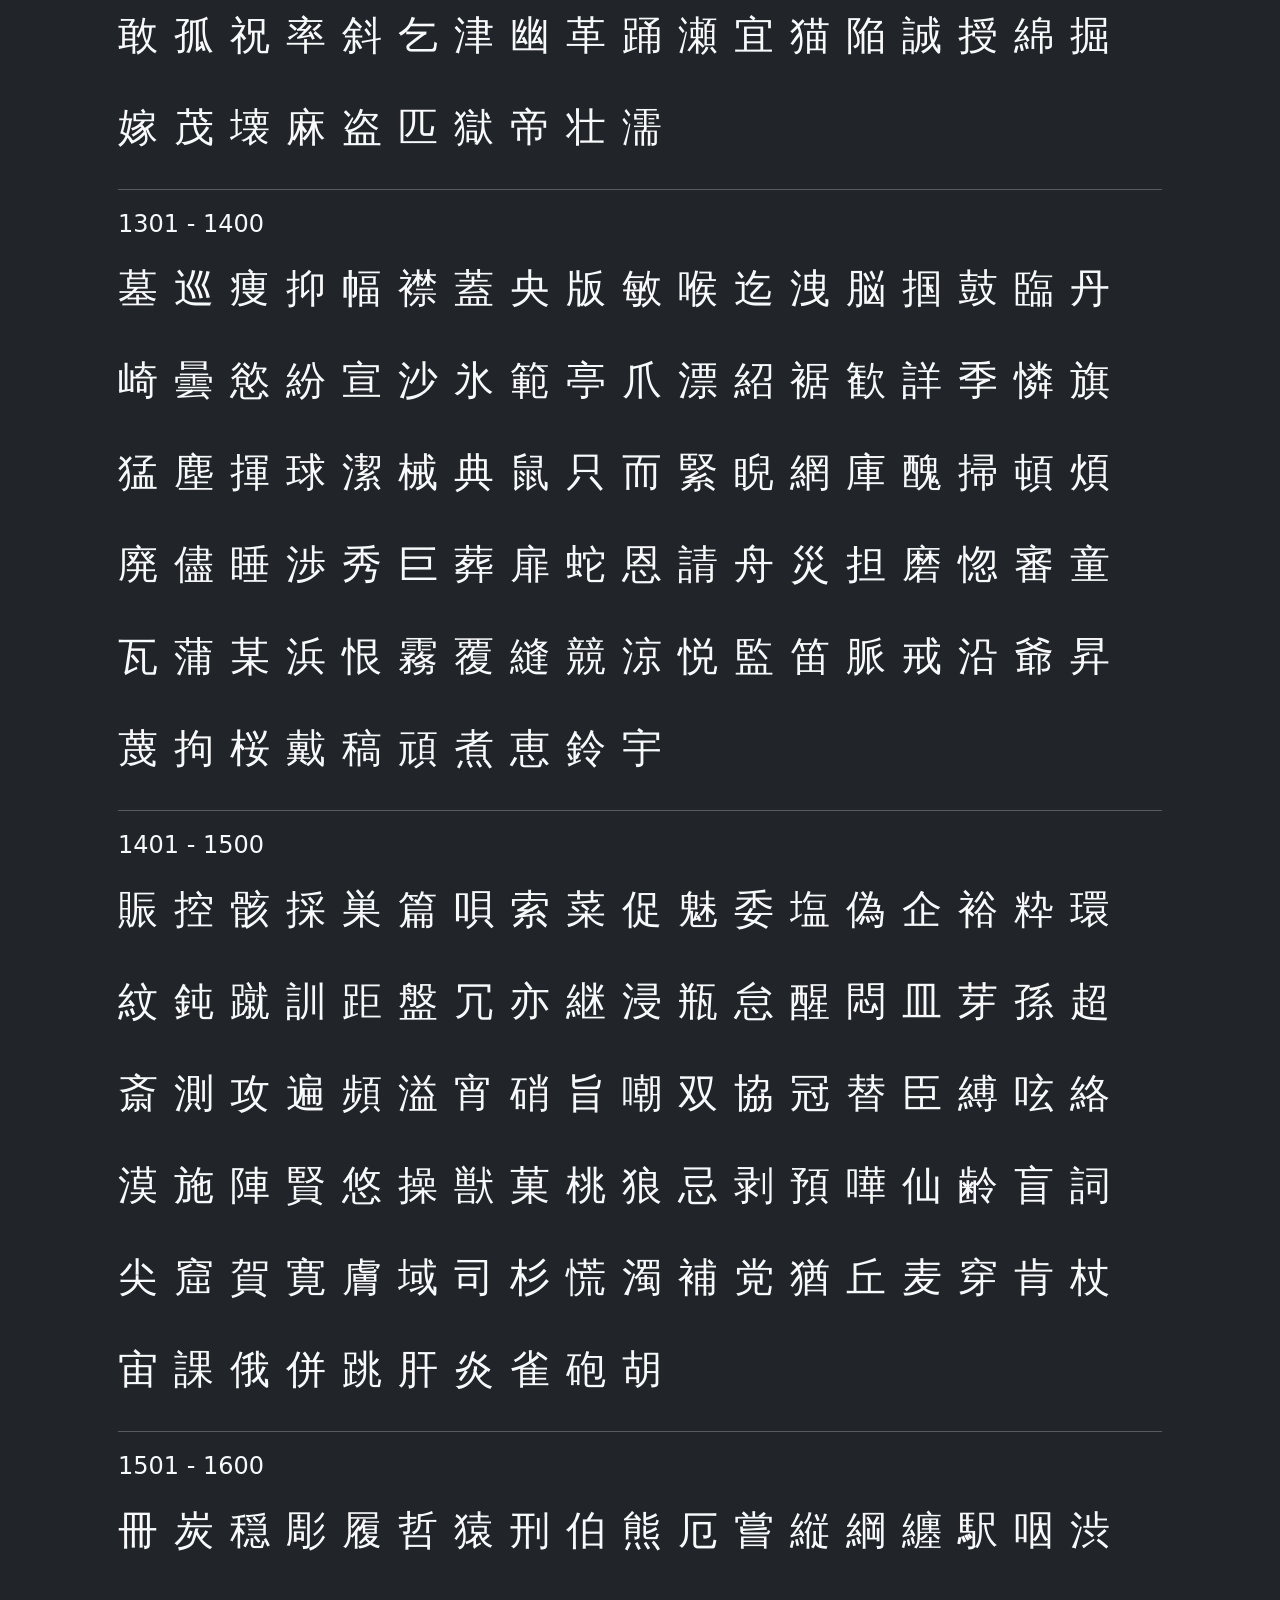
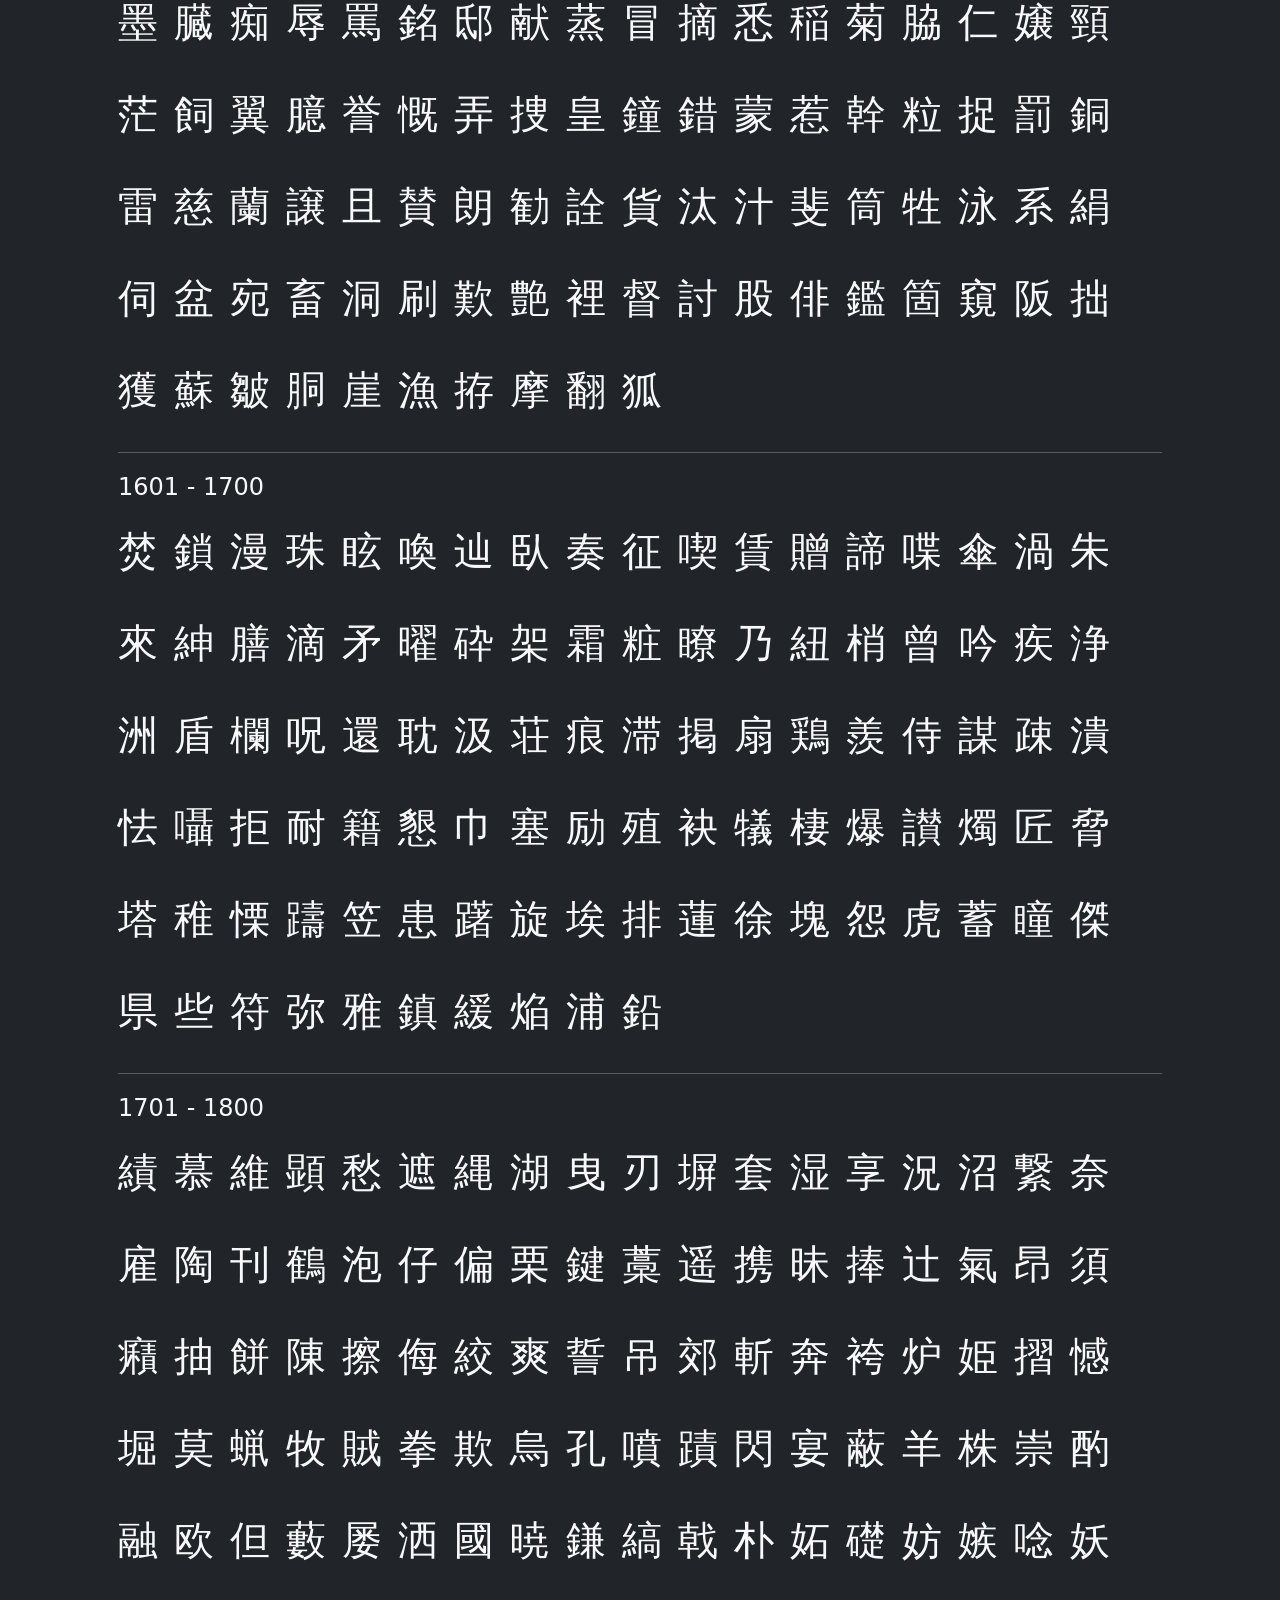
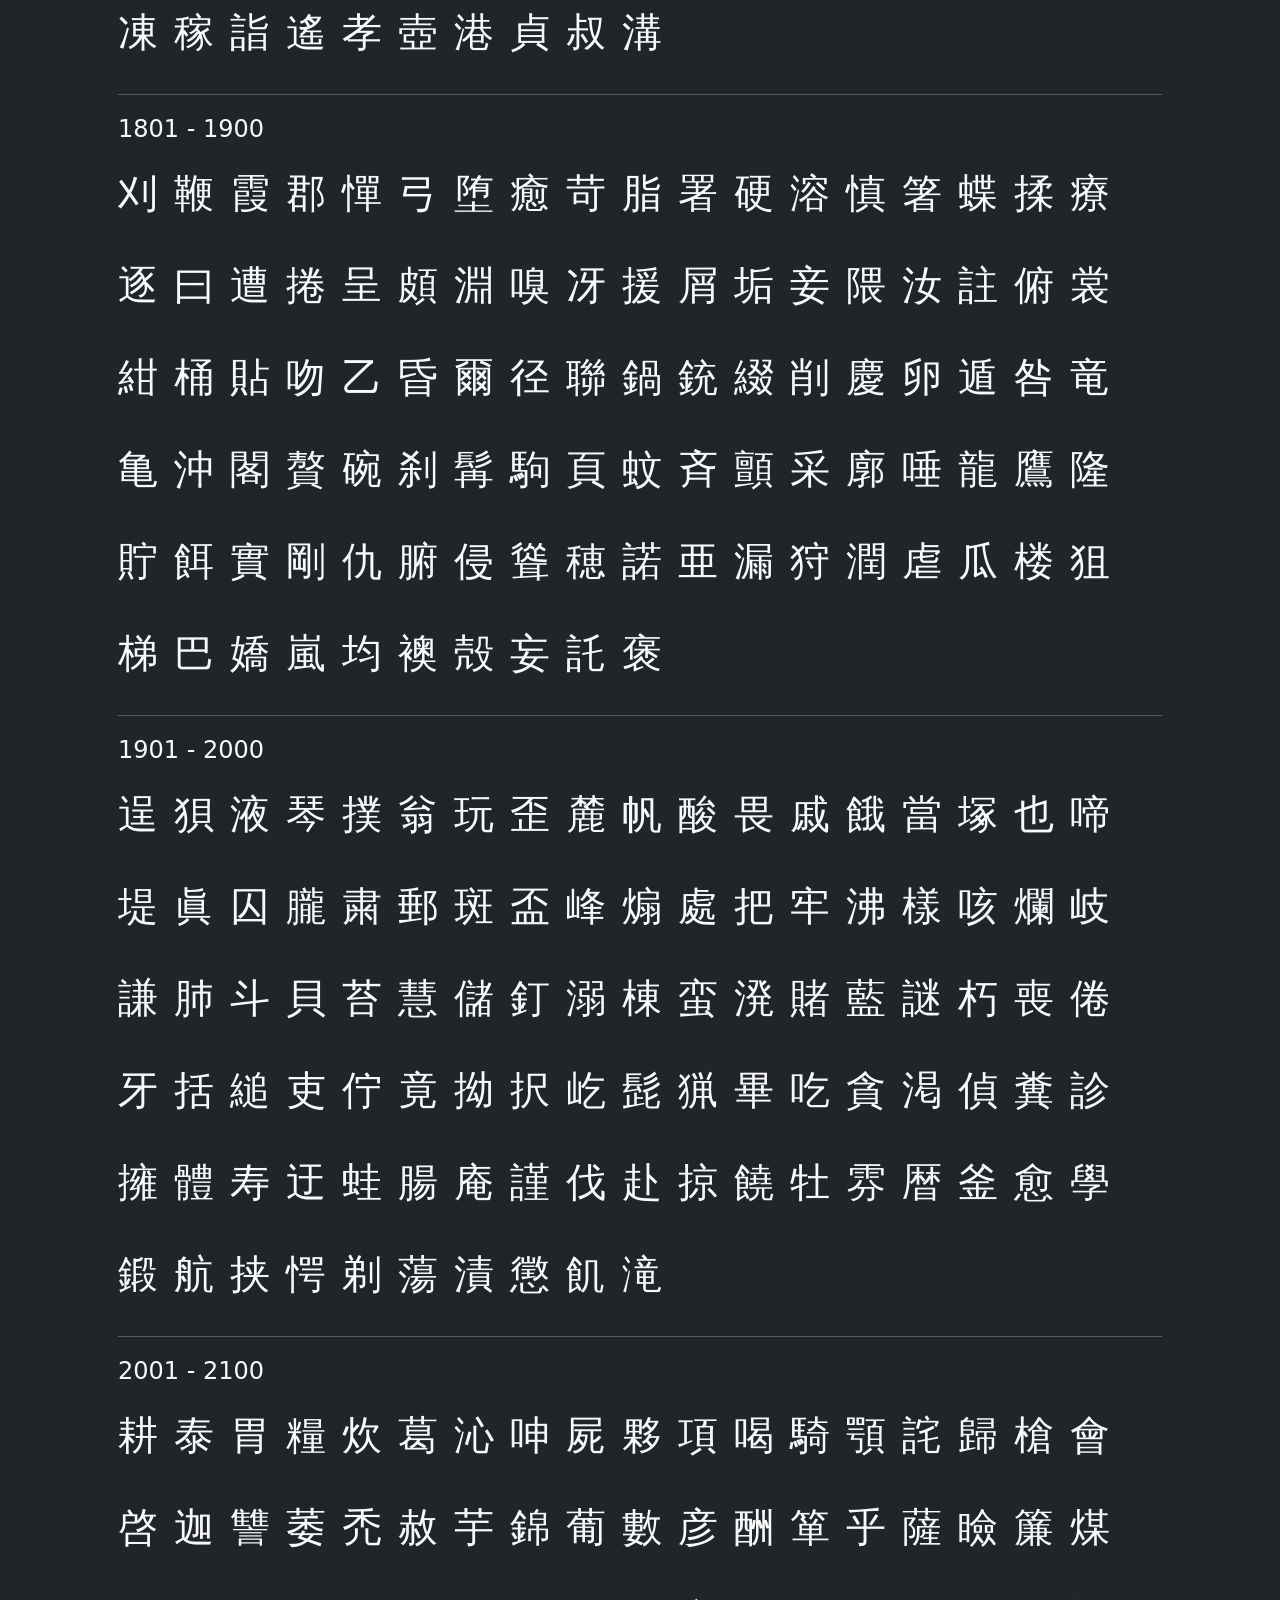
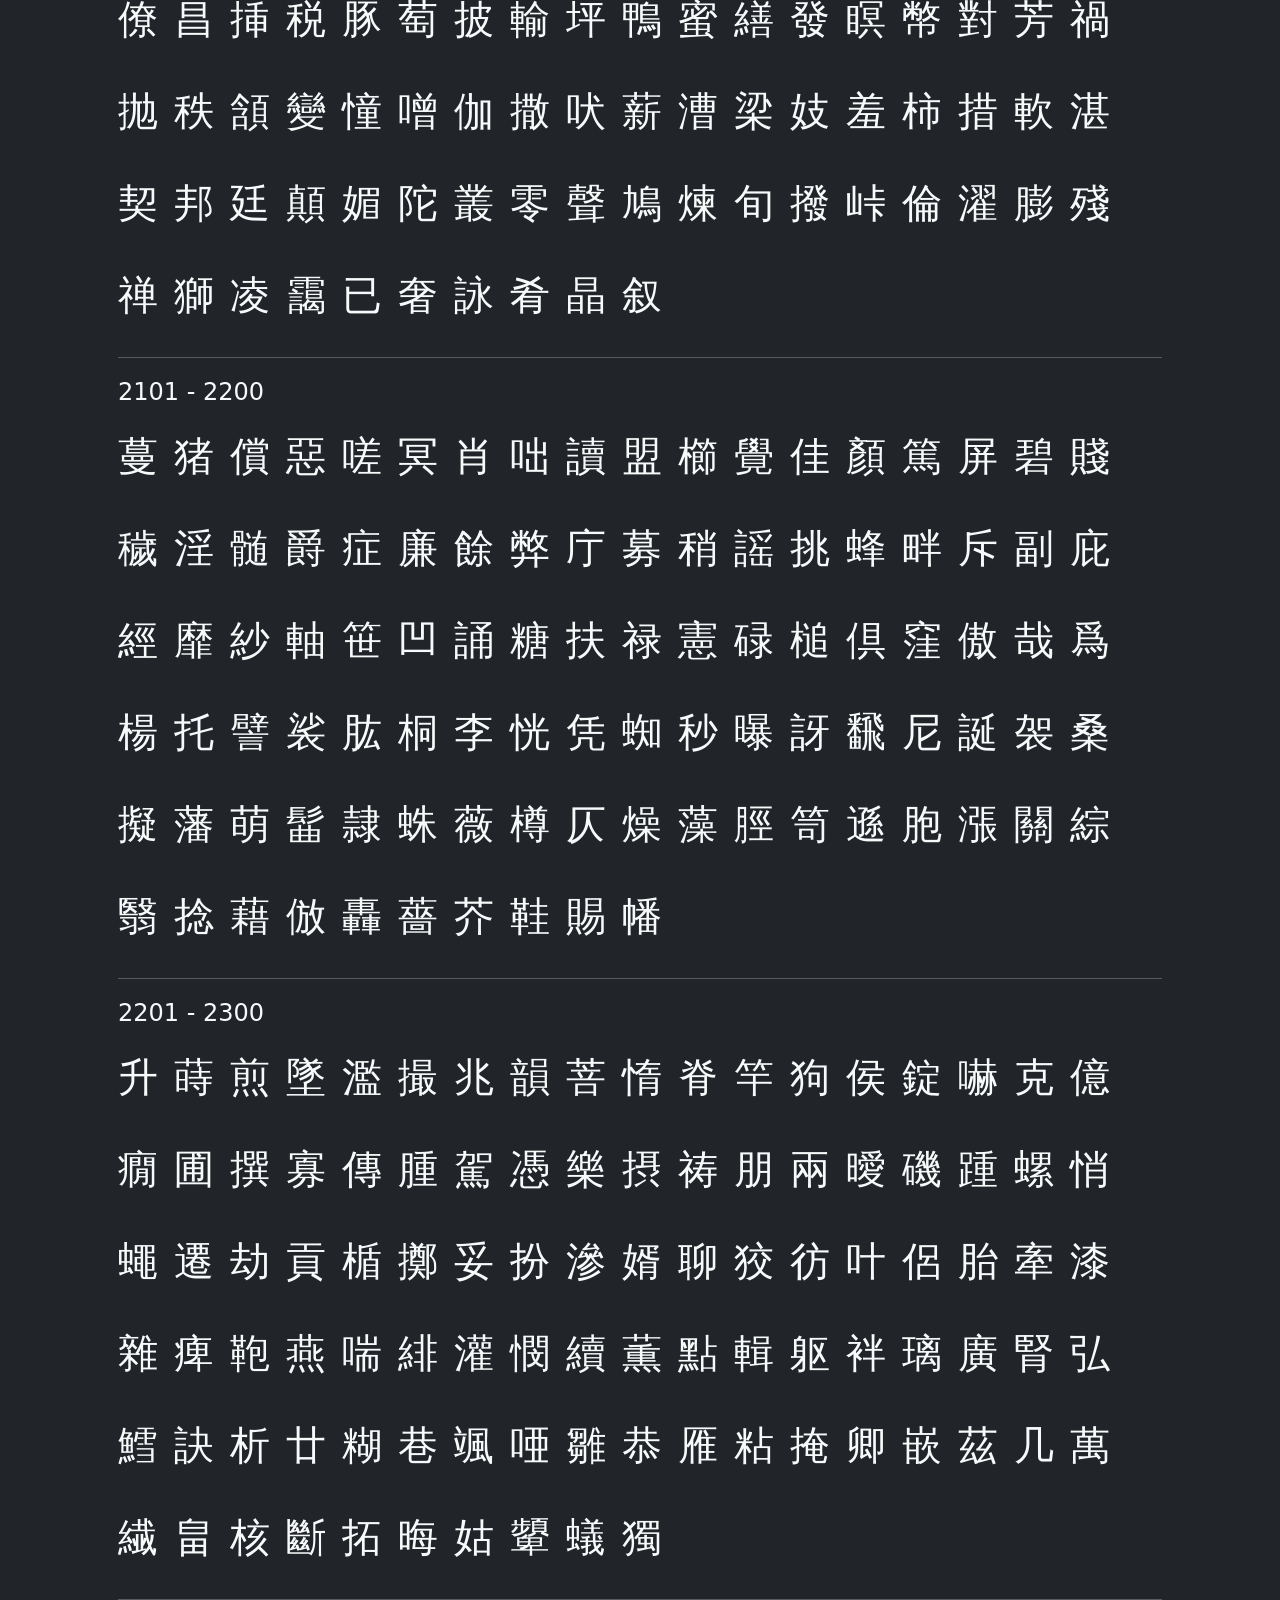
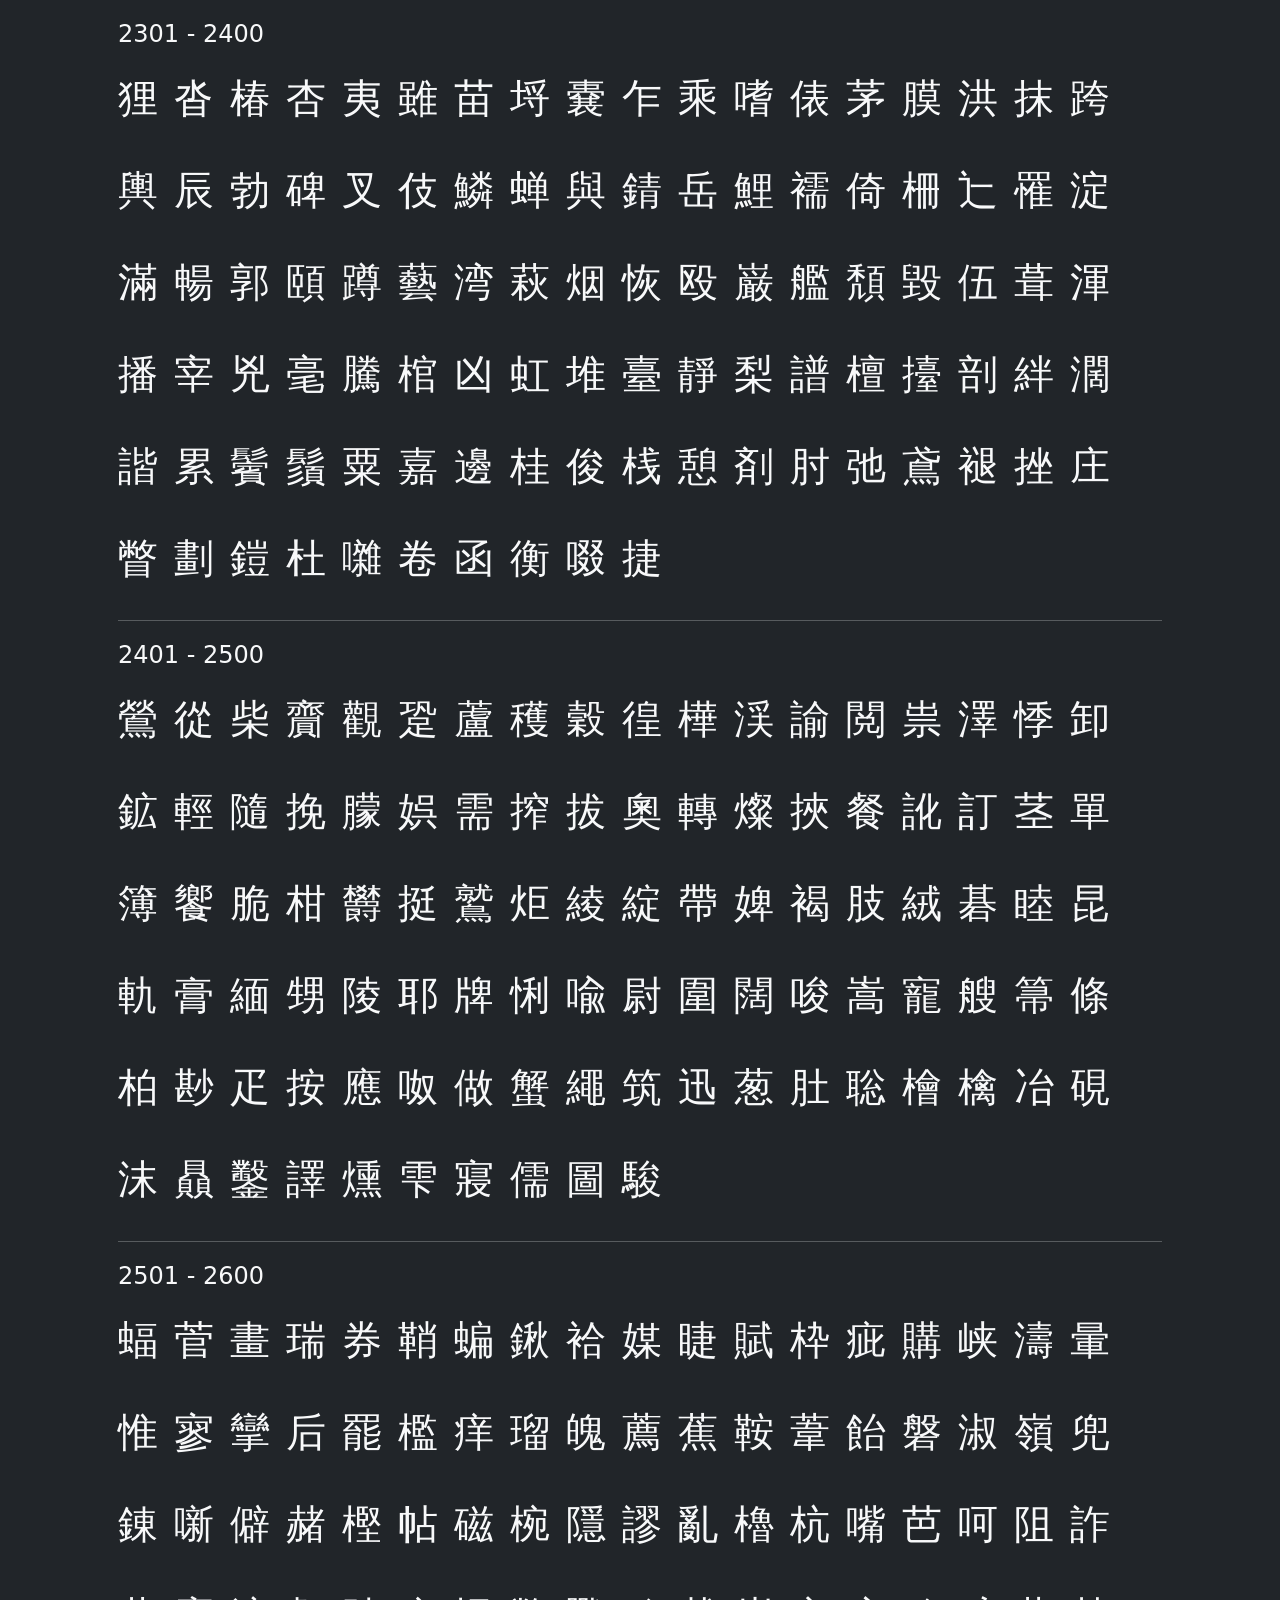
==== commit 3a03ffd3: "is not gonna work but" ====
--- a/index.html
+++ b/index.html
@@ -1,7 +1,7 @@
 <!DOCTYPE html>
 <html>
   <head>
-    <title>Hello (・_・)ノ</title>
+    <title>Hello Kanjis (・_・)ノ</title>
     <meta charset="utf-8" />
     <meta name="viewport" content="width=device-width, initial-scale=1" />
     <link
@@ -14,7 +14,12 @@
 
   <body class="bg-dark">
     <div class="container text-light p-5 fs-1">
-      <p>hello kanjis</p>
+      <div class="d-flex justify-content-between fs-4">
+        <p>hello kanjis</p>
+        <p><a href="./index.html">Kanji list</a></p>
+        <p><a href="./kanjiList1.html">Words 1</a></p>
+        <p><a href="./kanjiList2.html">Words 2</a></p>
+      </div>
 
       <div id="kanjiList"></div>
 
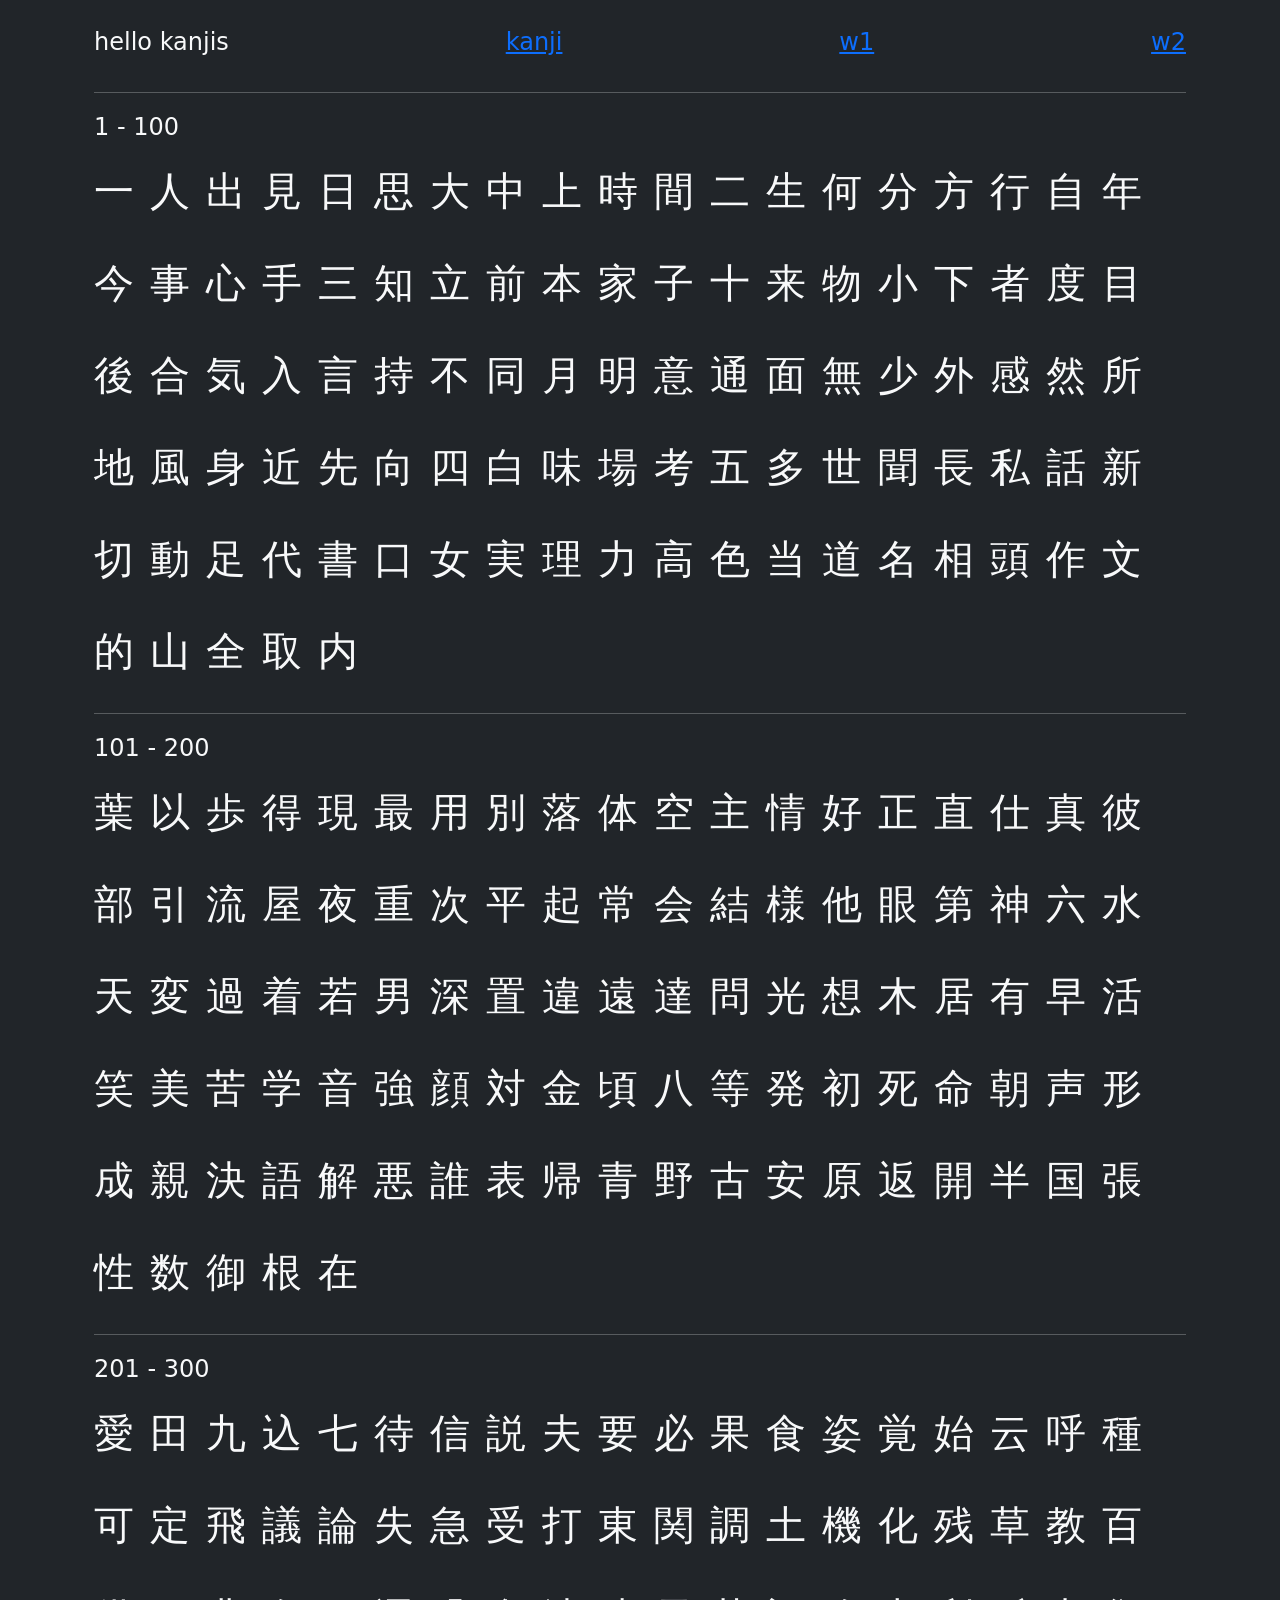
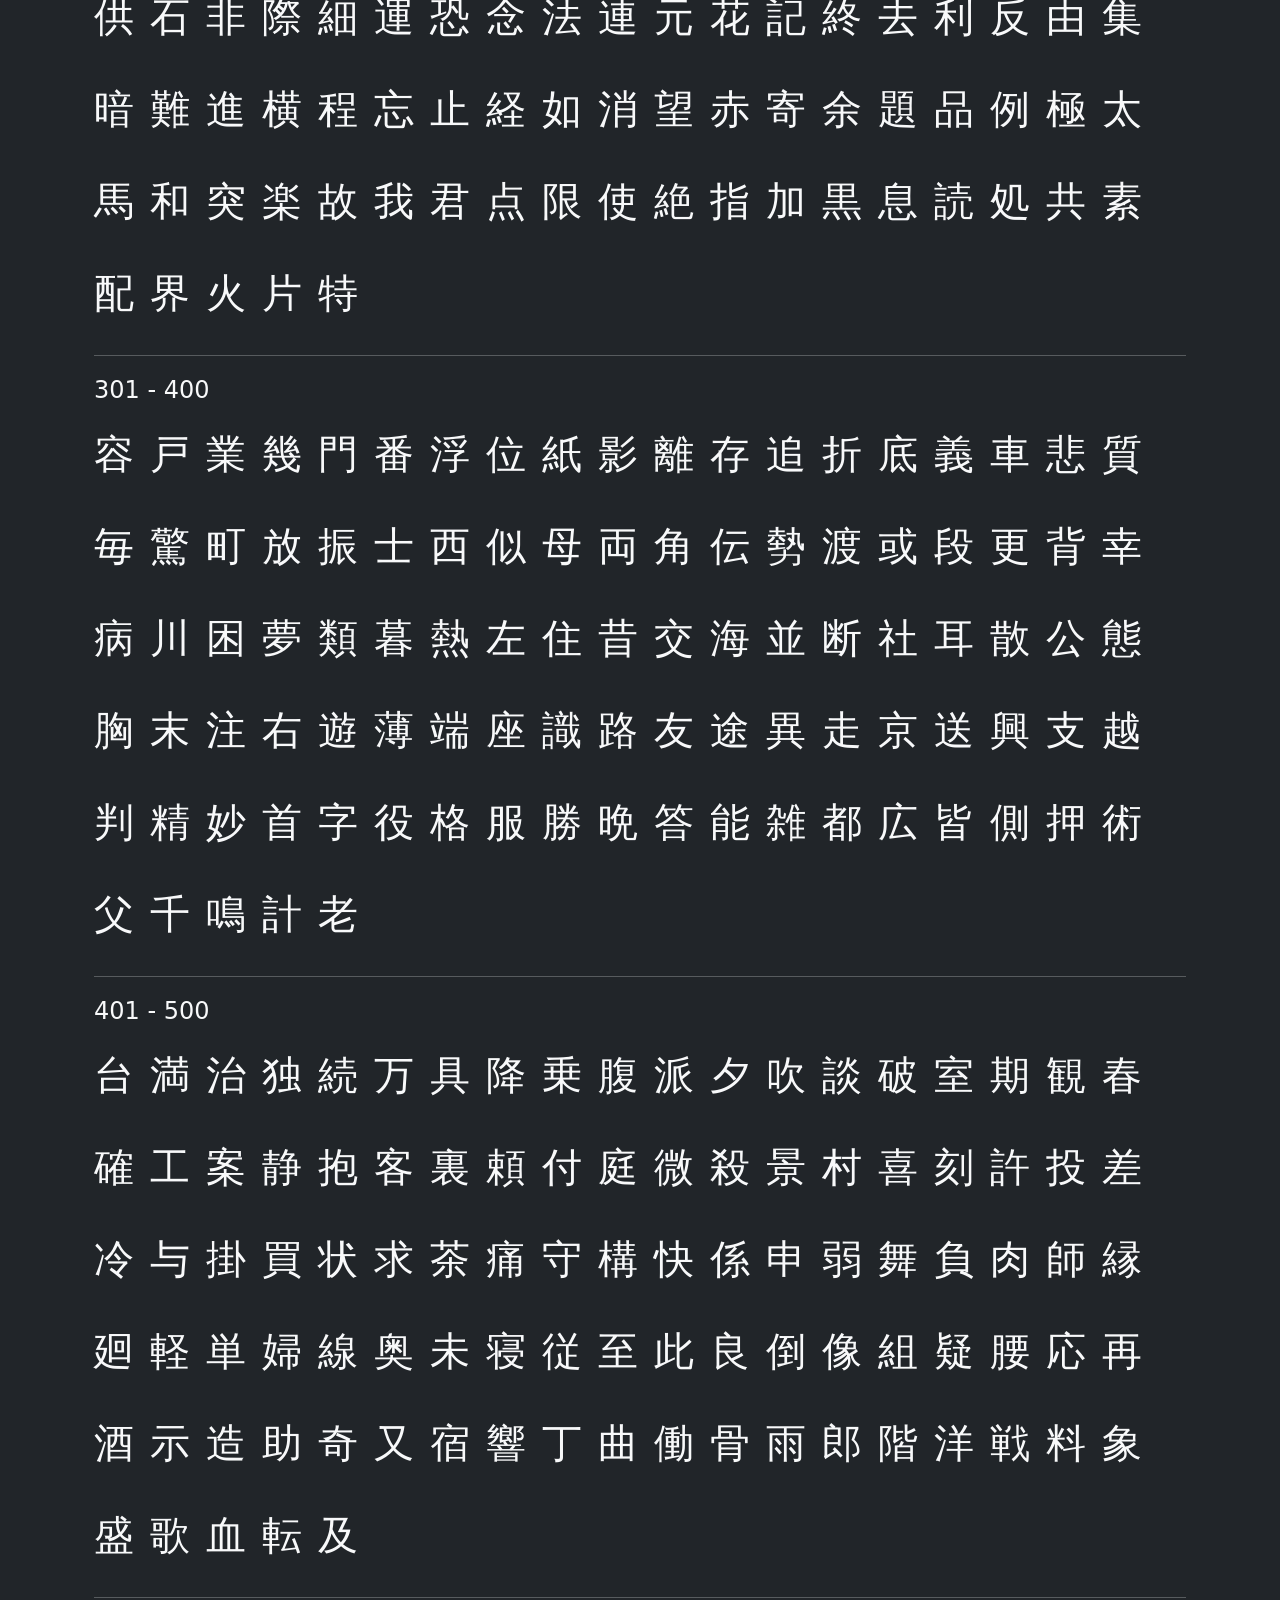
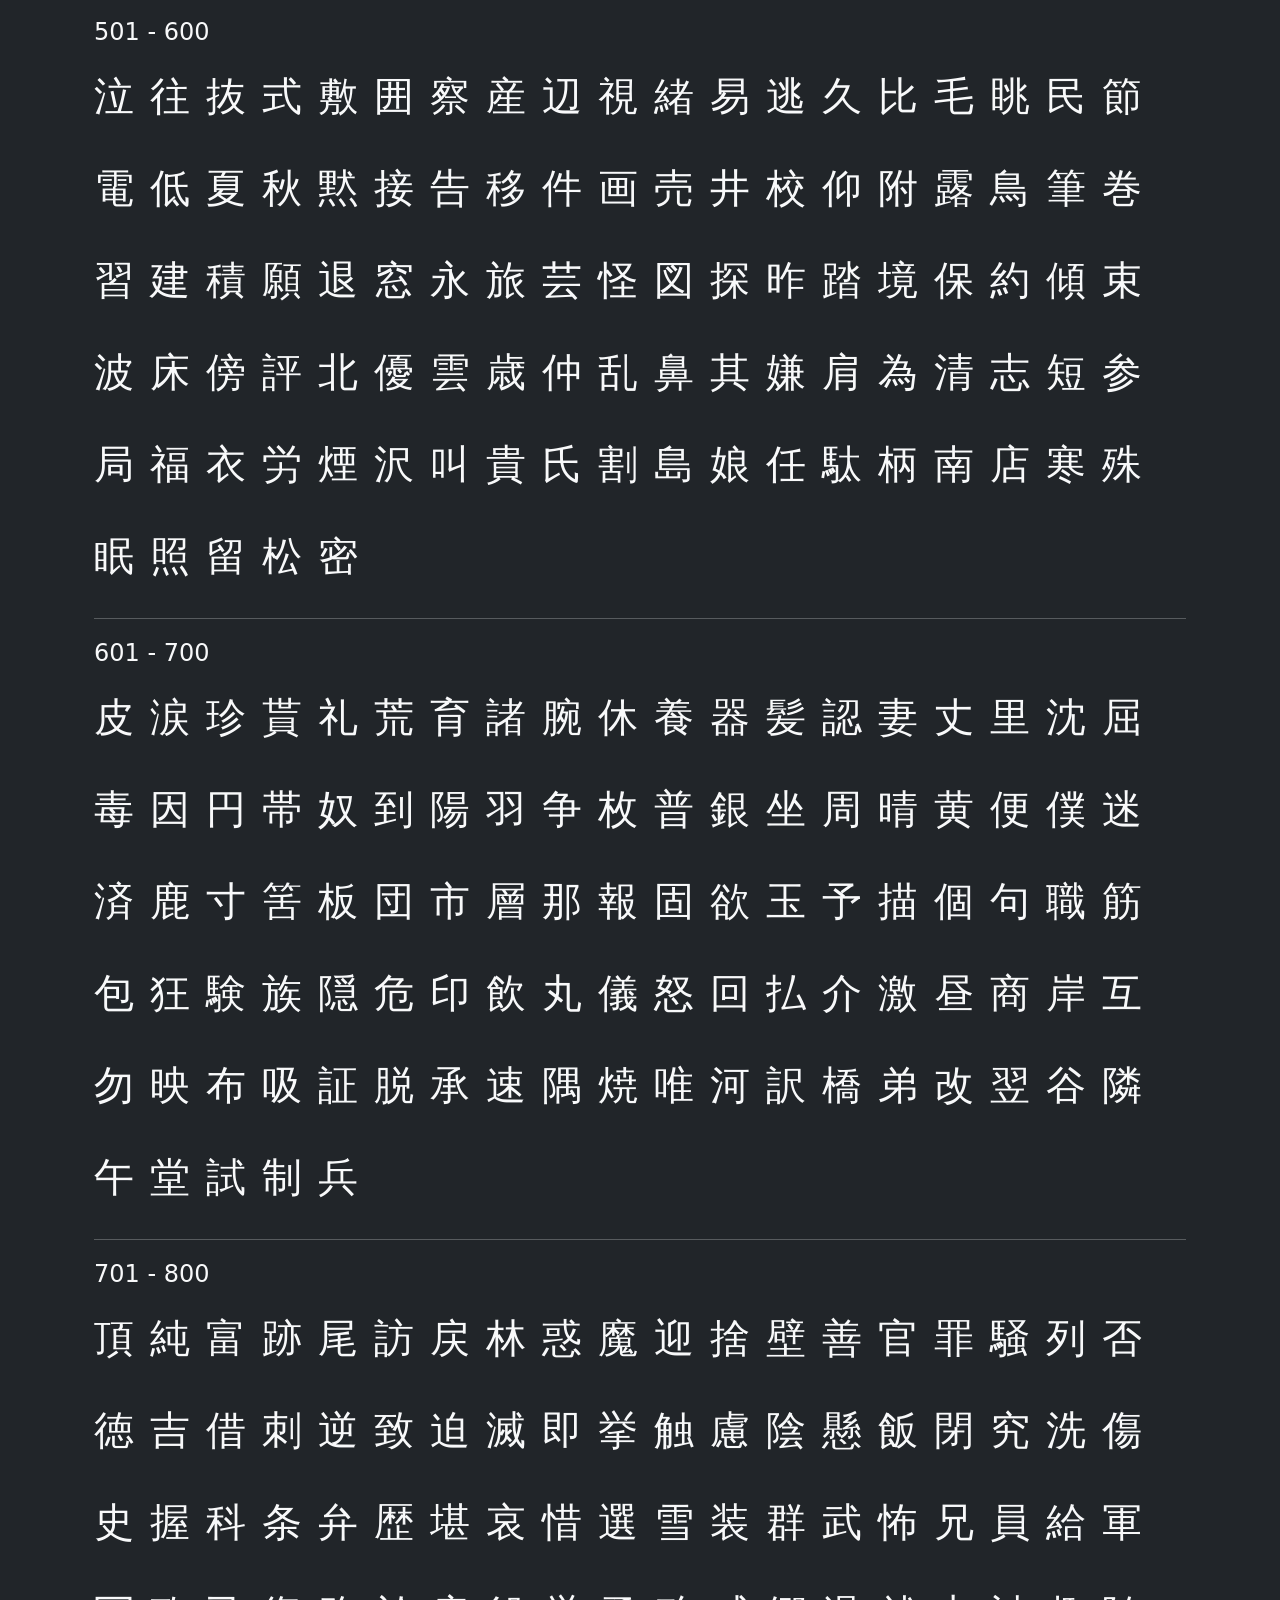
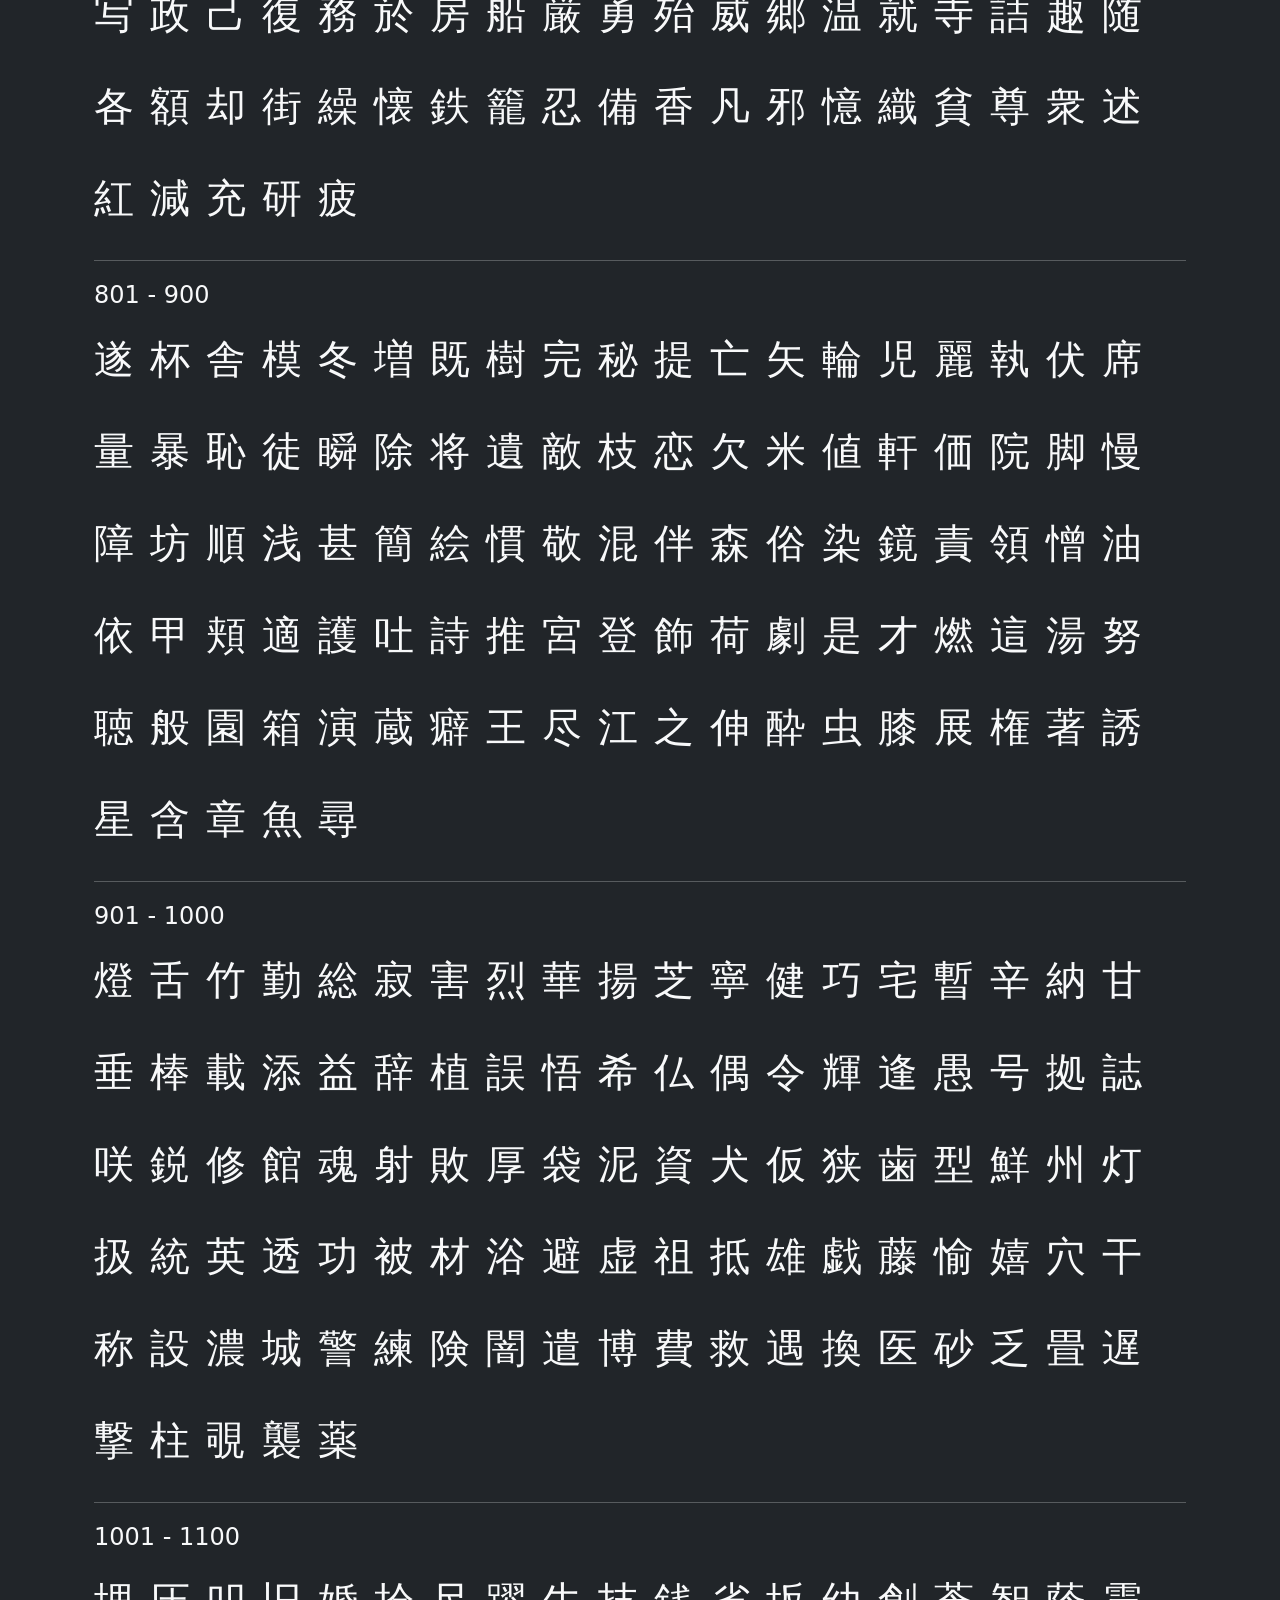
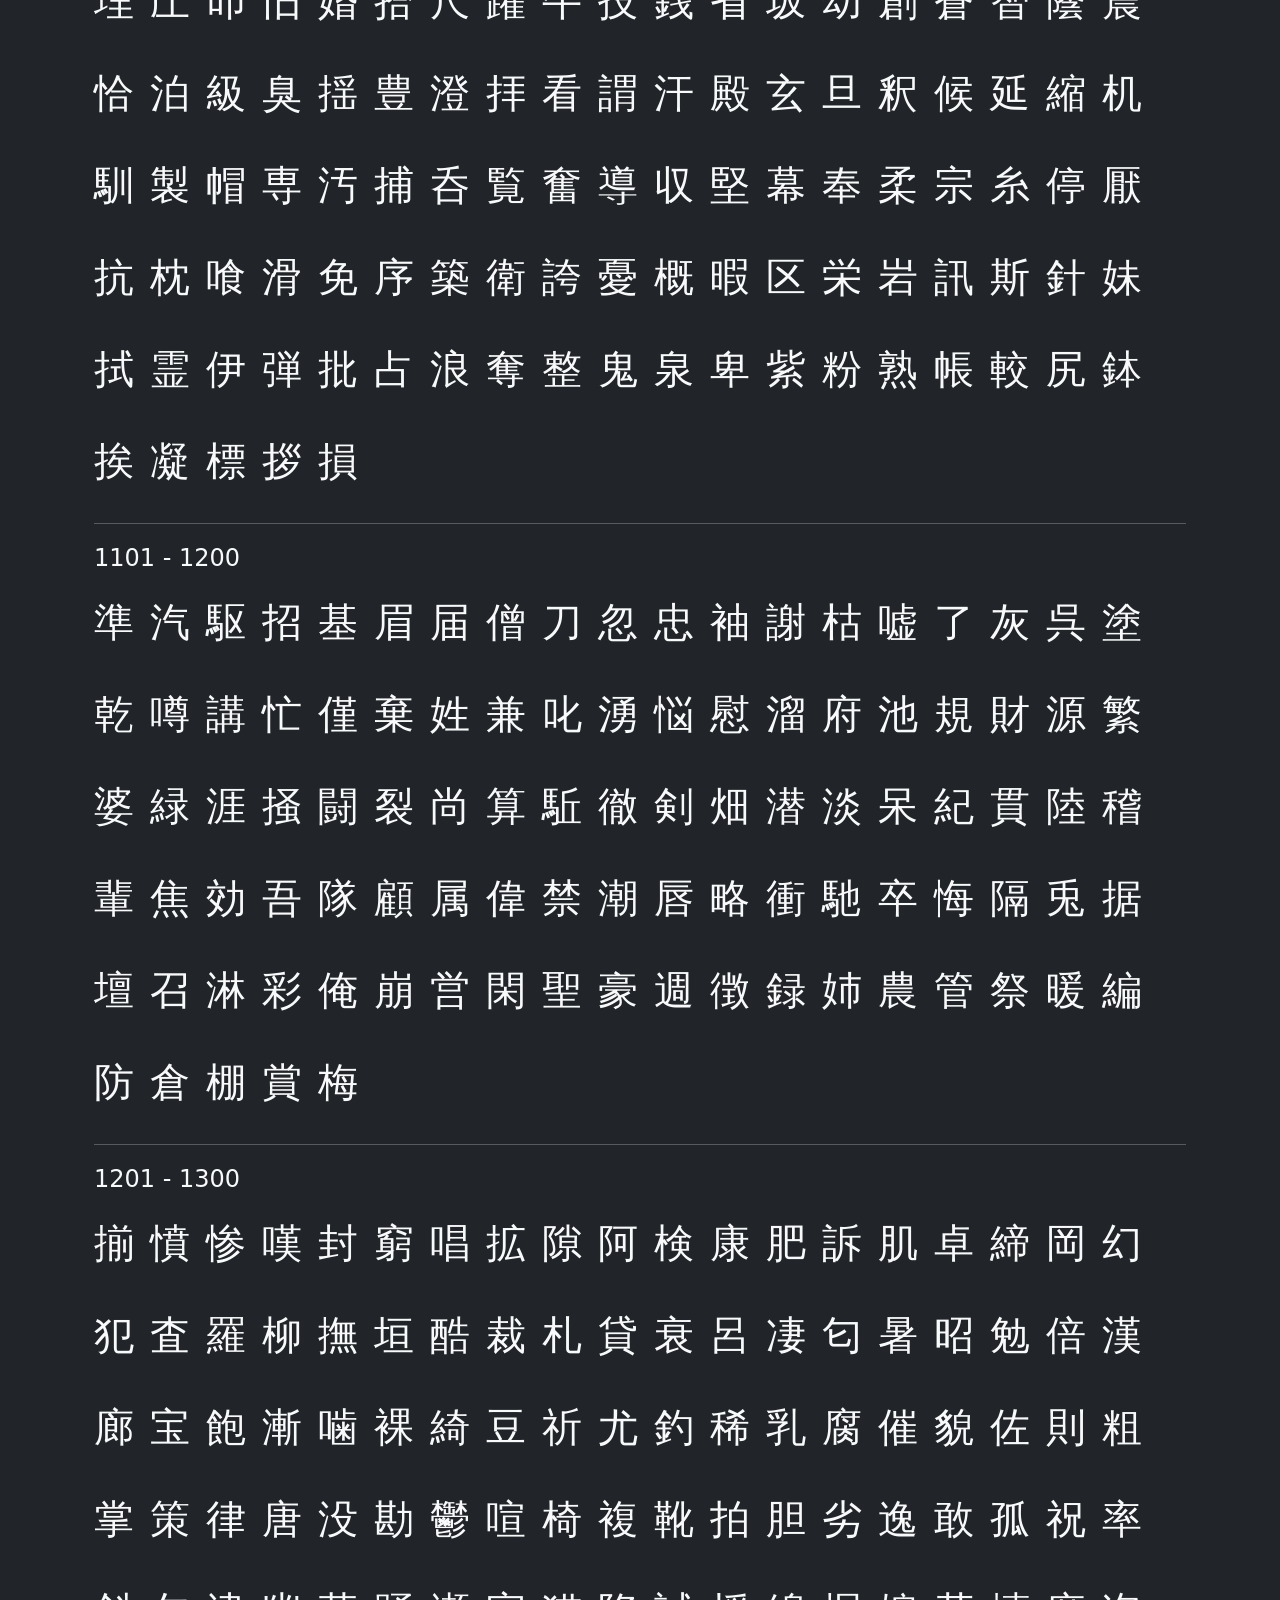
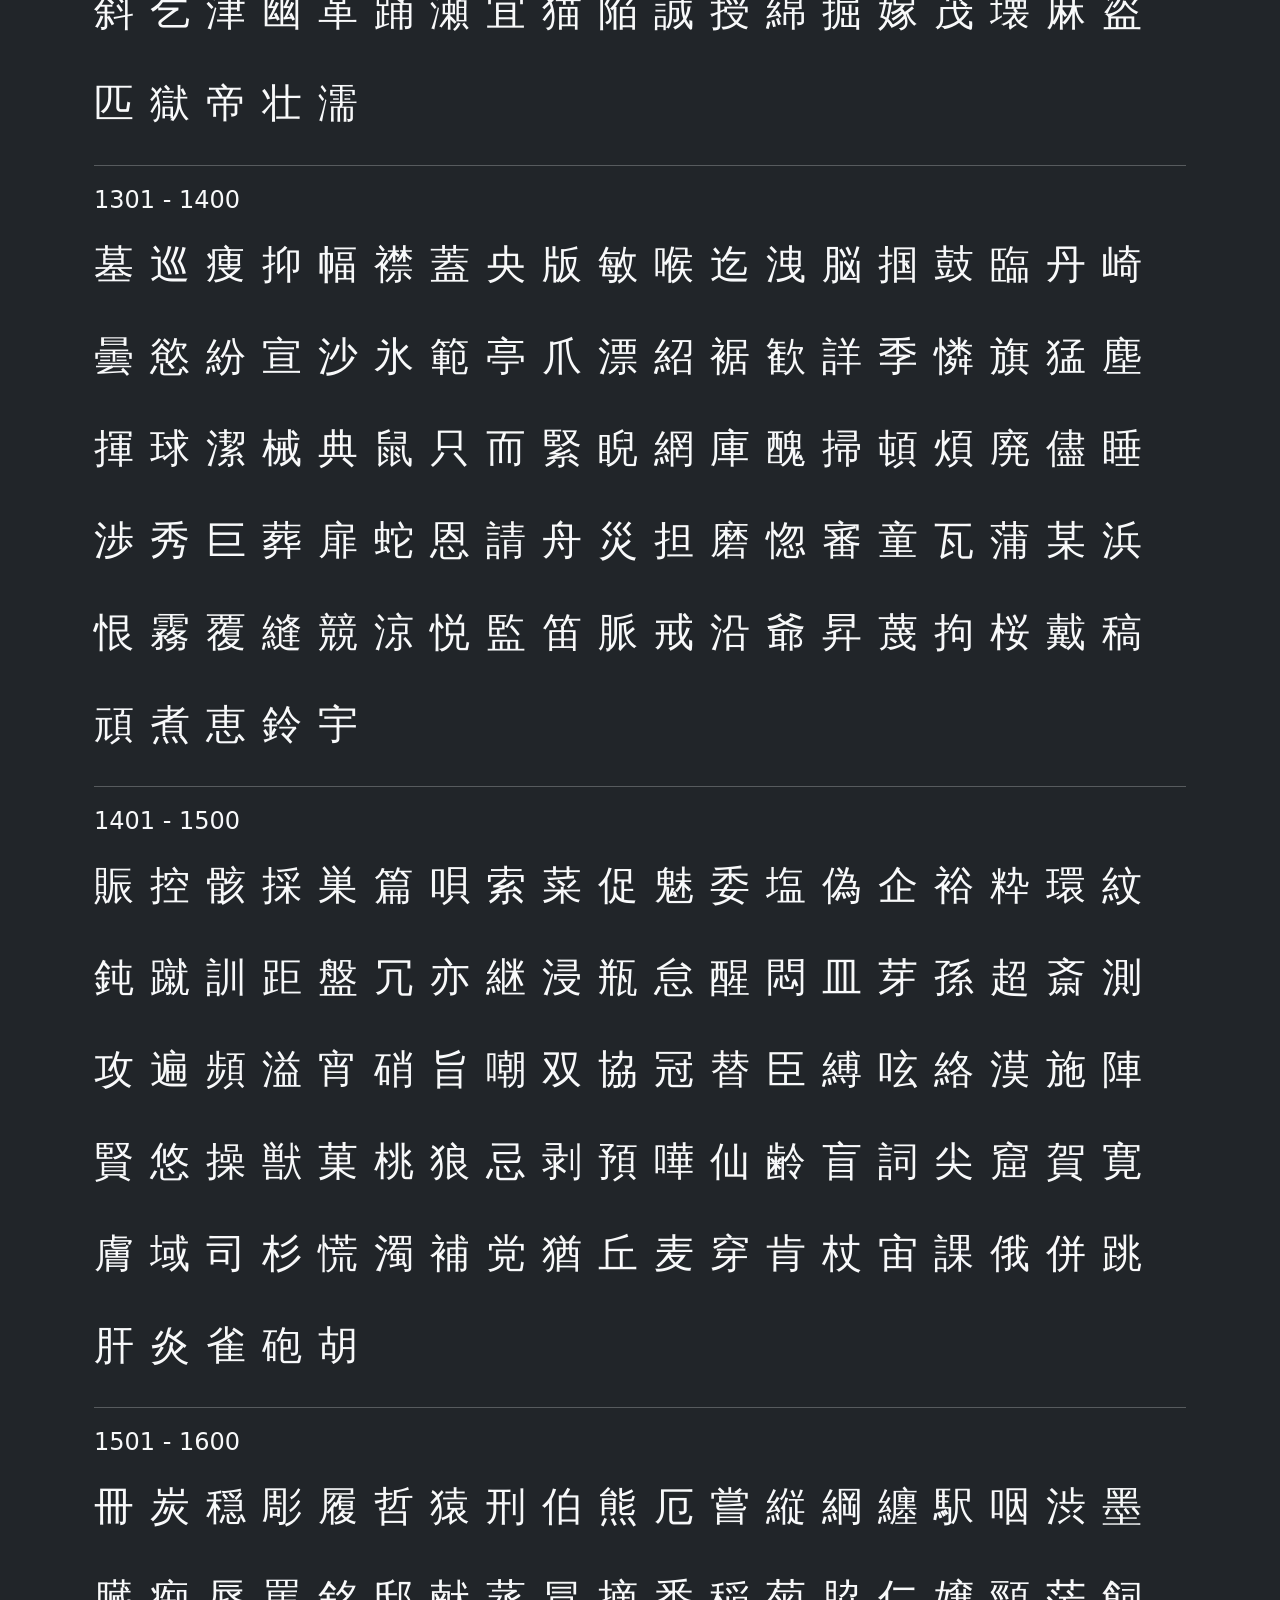
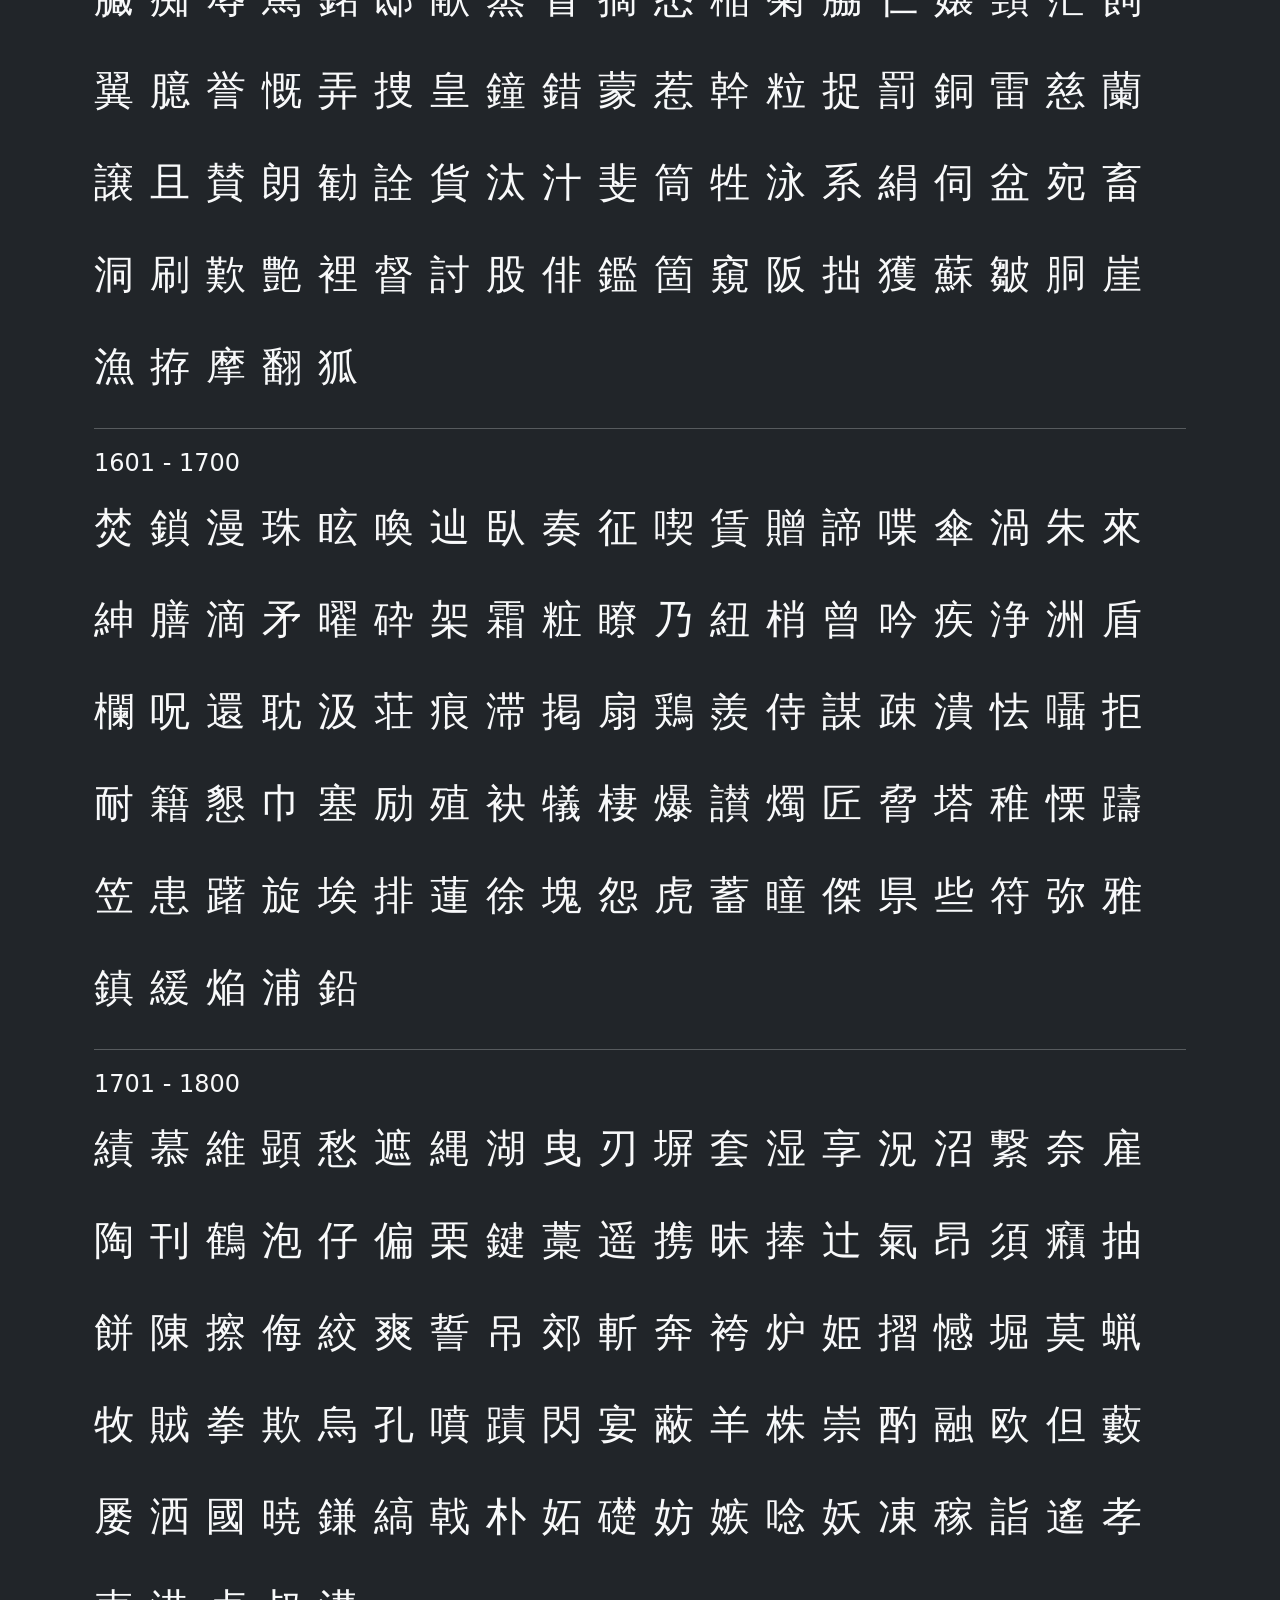
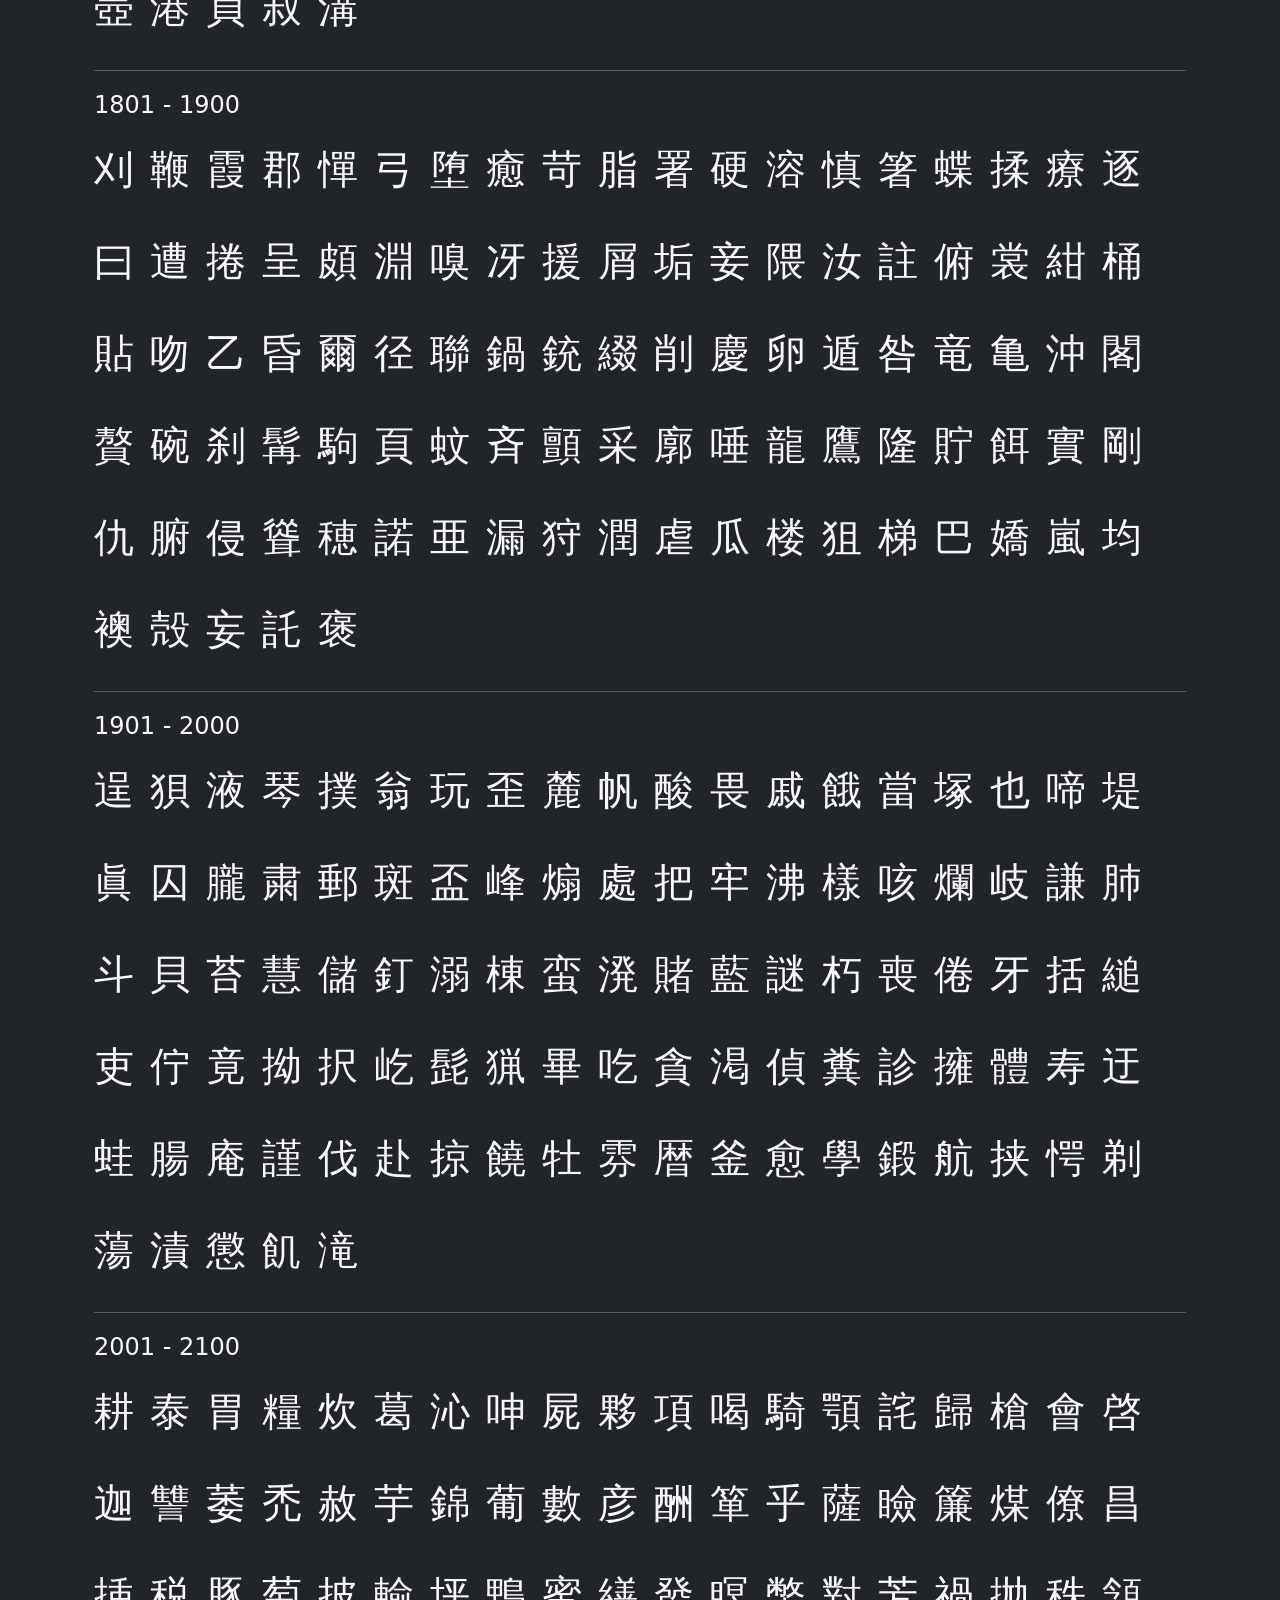
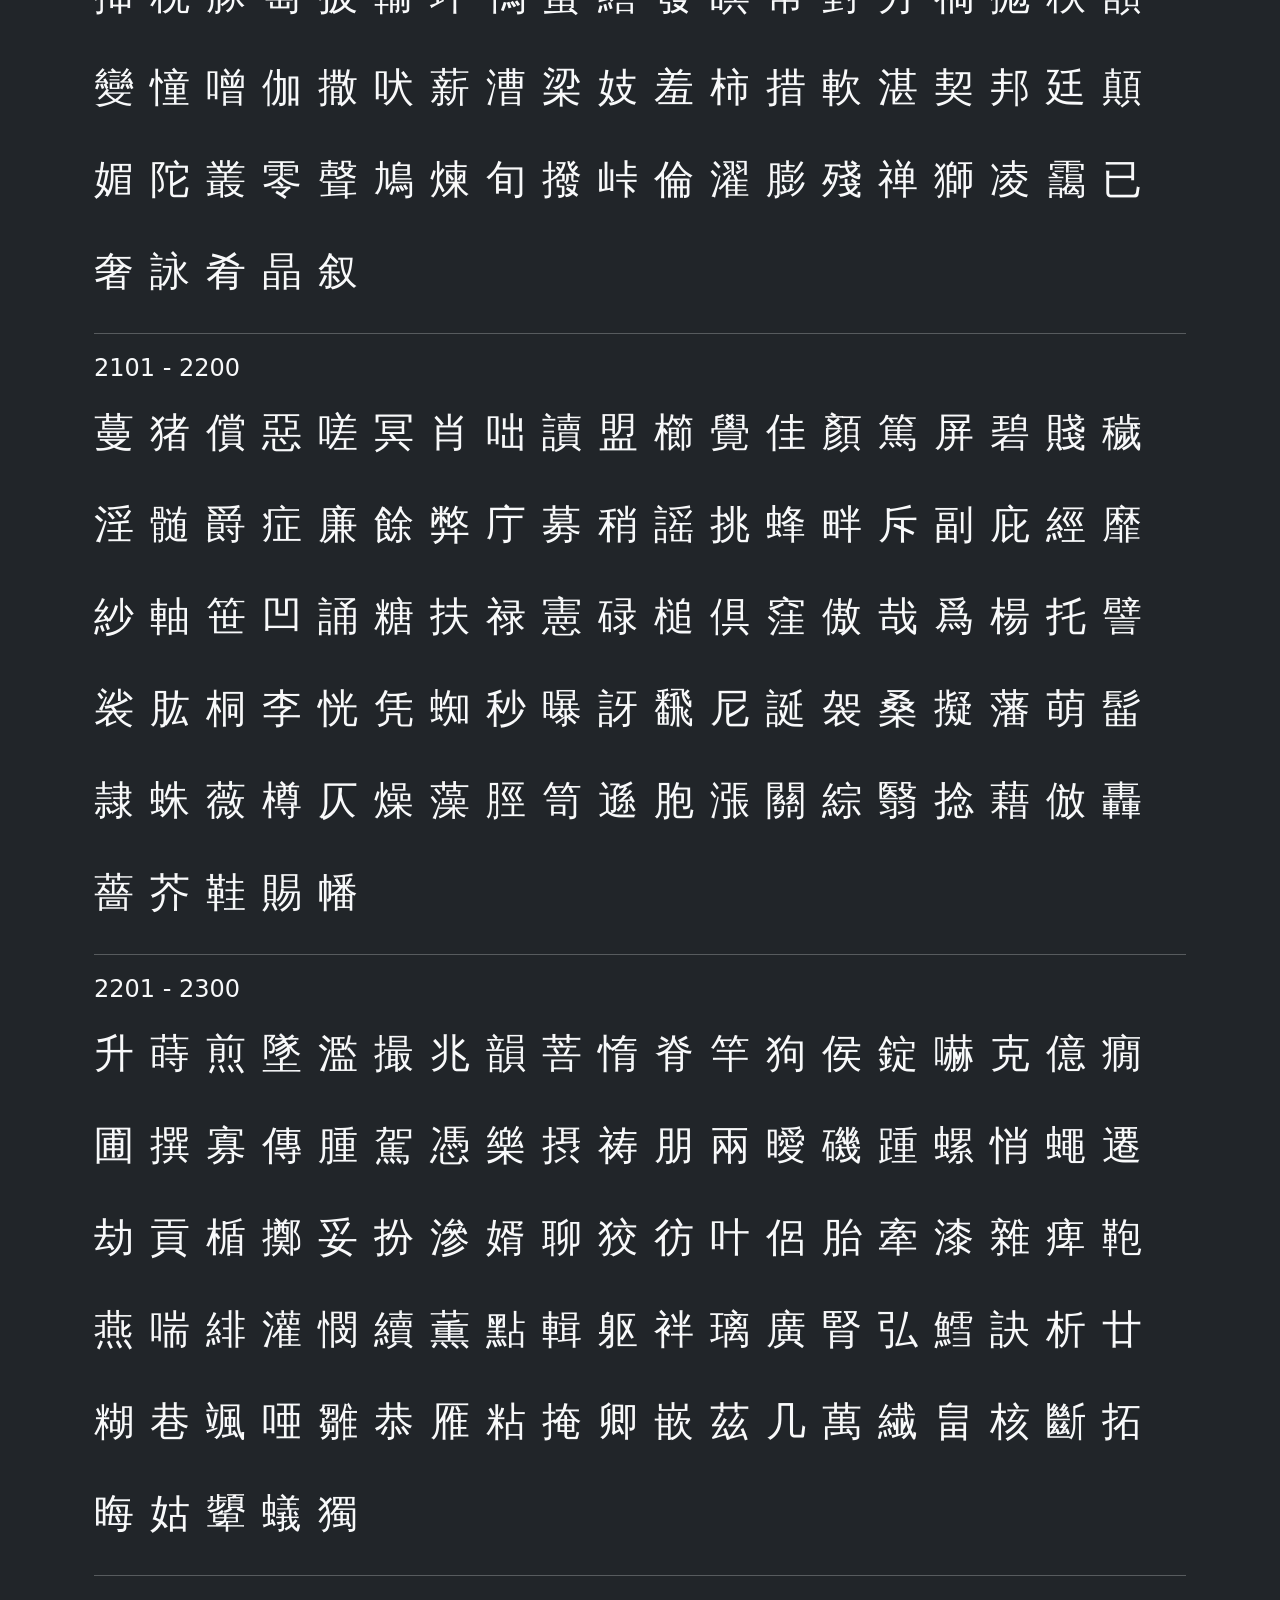
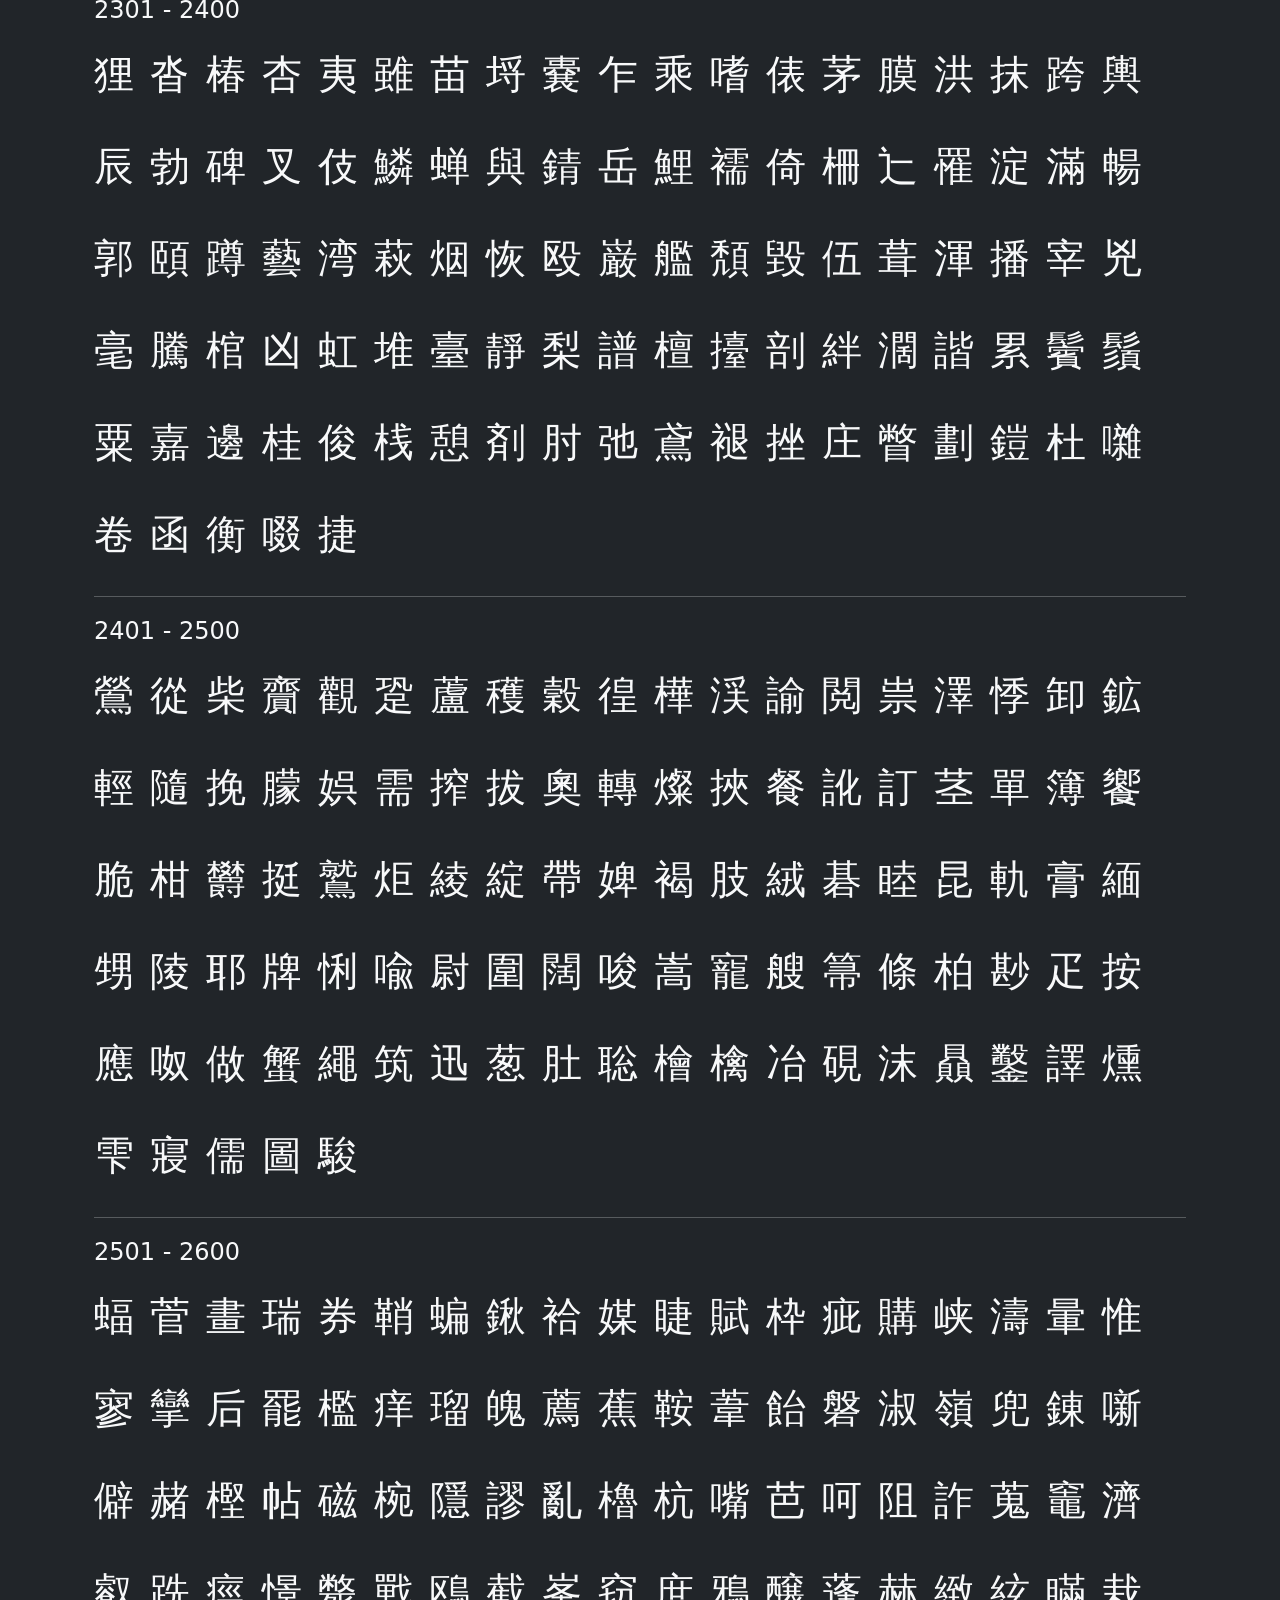
==== commit 277a19c8: "style update" ====
--- a/index.html
+++ b/index.html
@@ -13,12 +13,12 @@
   </head>
 
   <body class="bg-dark">
-    <div class="container text-light p-5 fs-1">
+    <div class="container text-light p-4 fs-1">
       <div class="d-flex justify-content-between fs-4">
         <p>hello kanjis</p>
-        <p><a href="./index.html">Kanji list</a></p>
-        <p><a href="./kanjiList1.html">Words 1</a></p>
-        <p><a href="./kanjiList2.html">Words 2</a></p>
+        <p><a href="./">kanji</a></p>
+        <p><a href="./wordList1.html">w1</a></p>
+        <p><a href="./wordList2.html">w2</a></p>
       </div>
 
       <div id="kanjiList"></div>
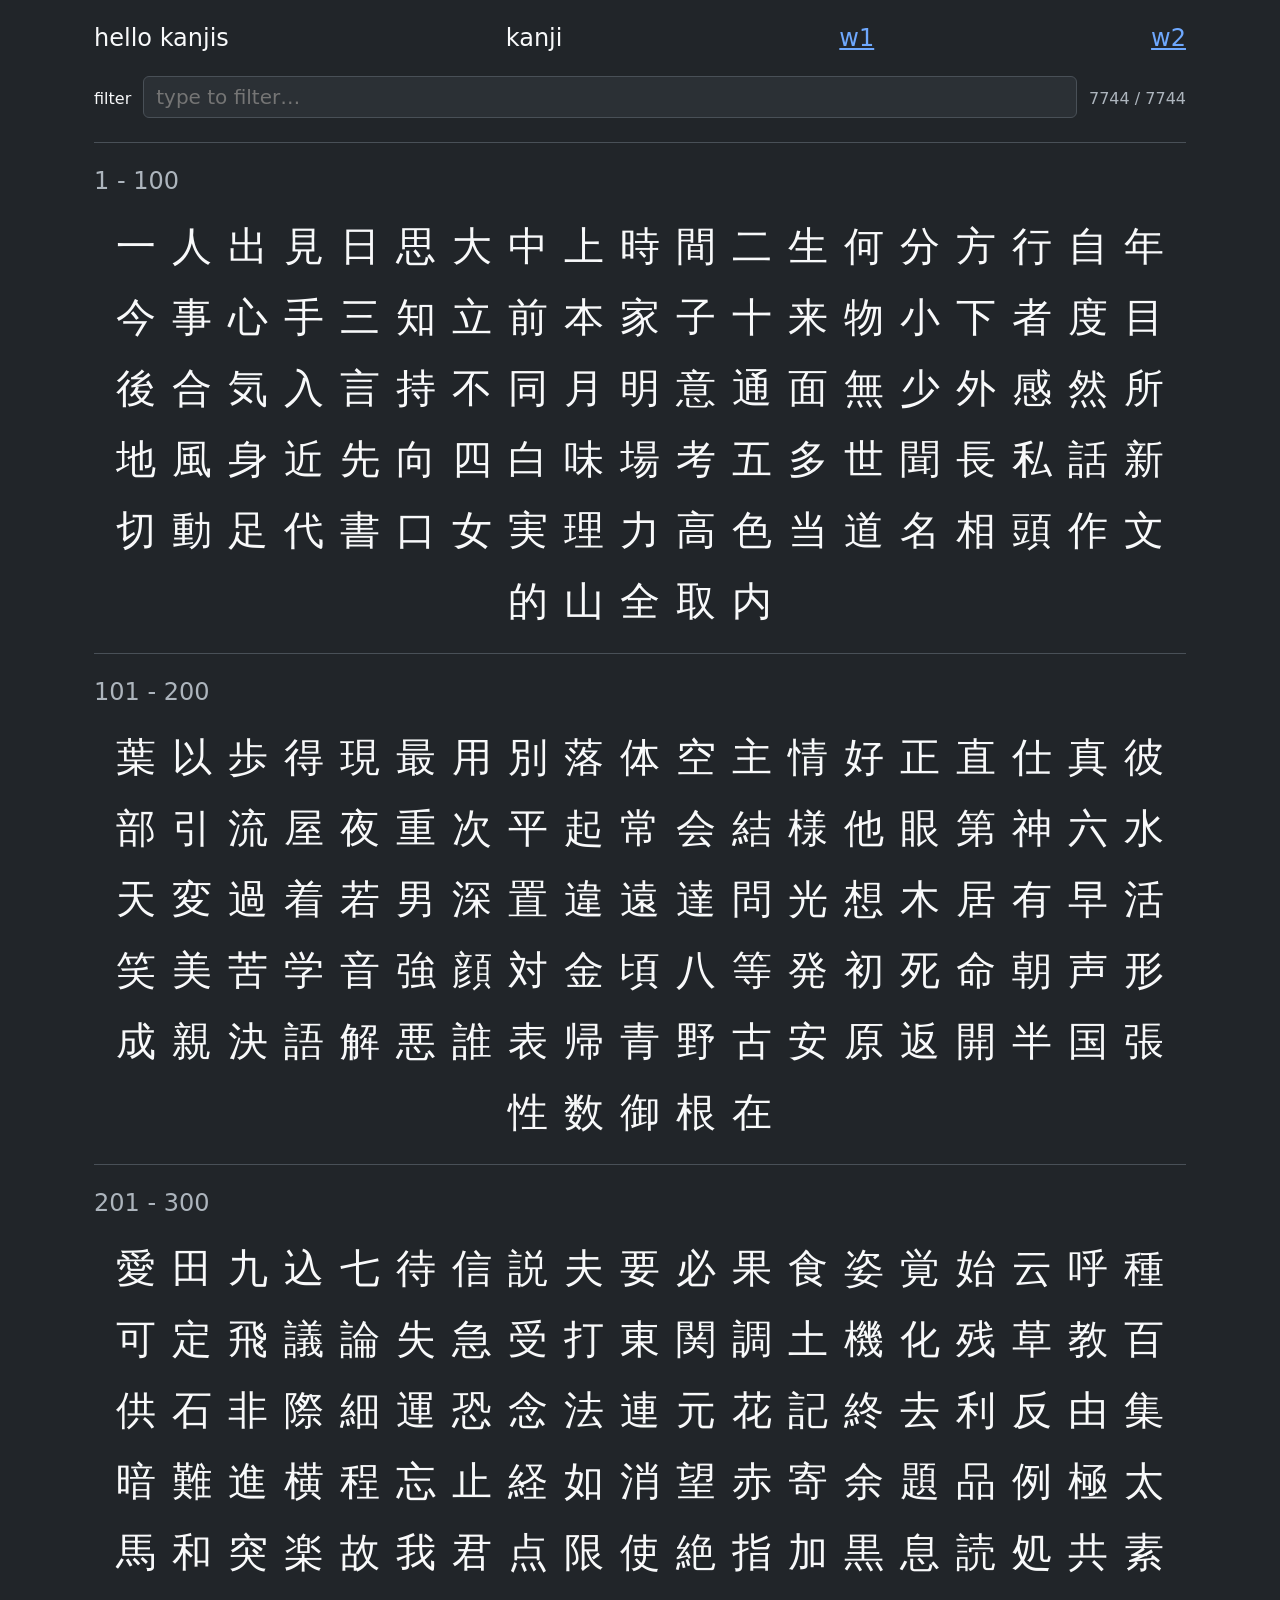
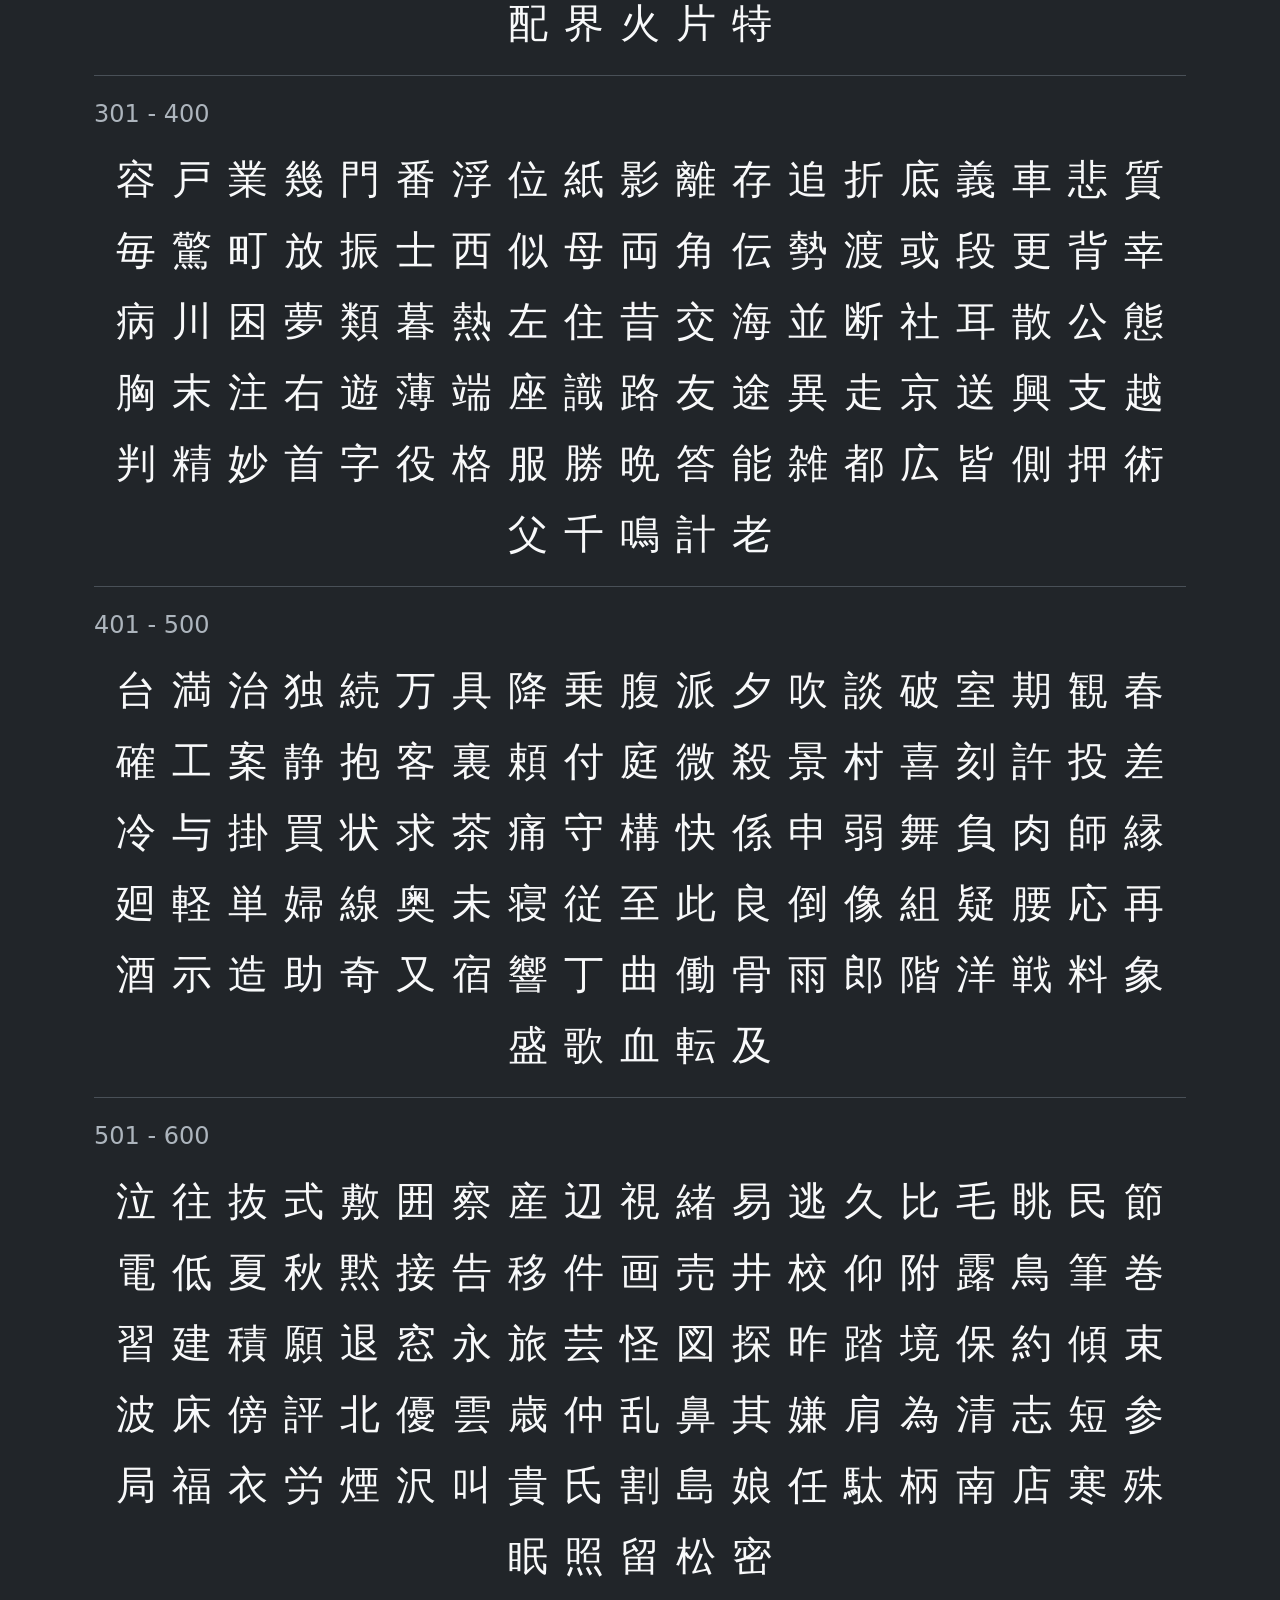
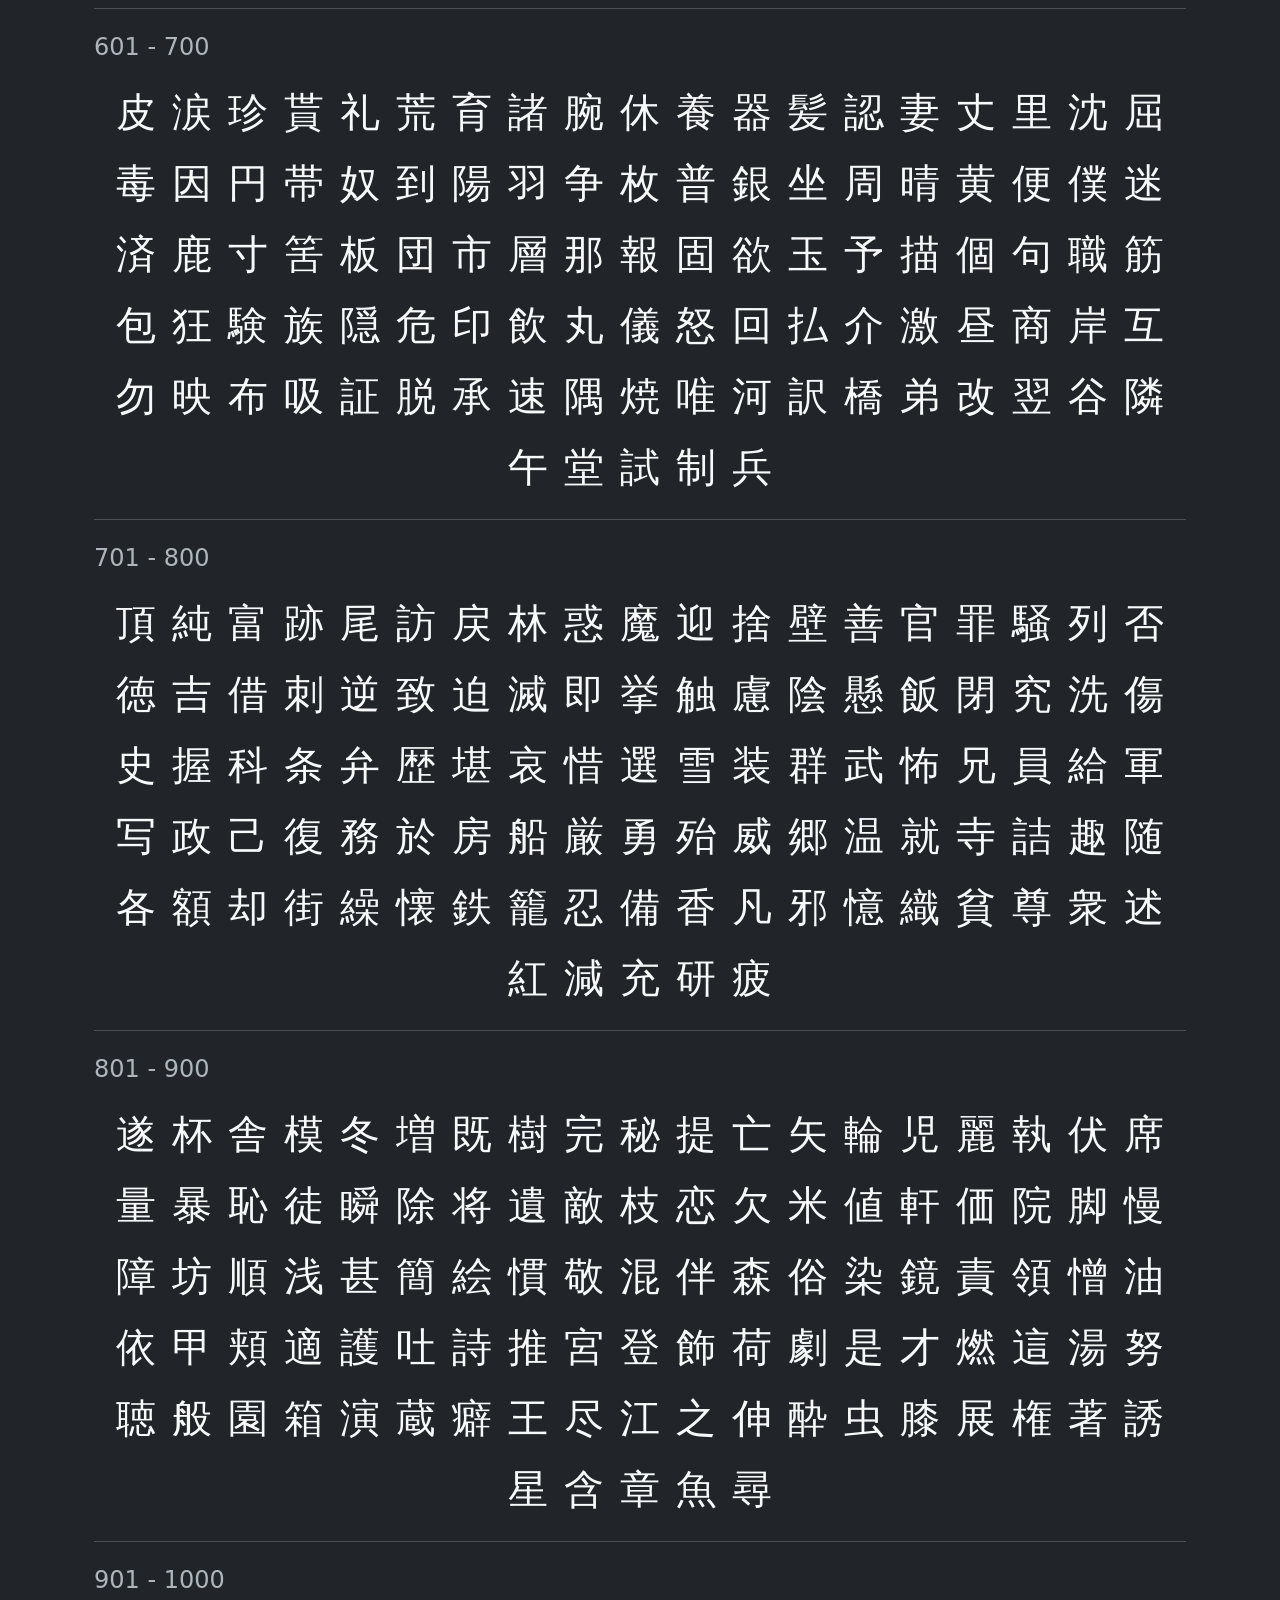
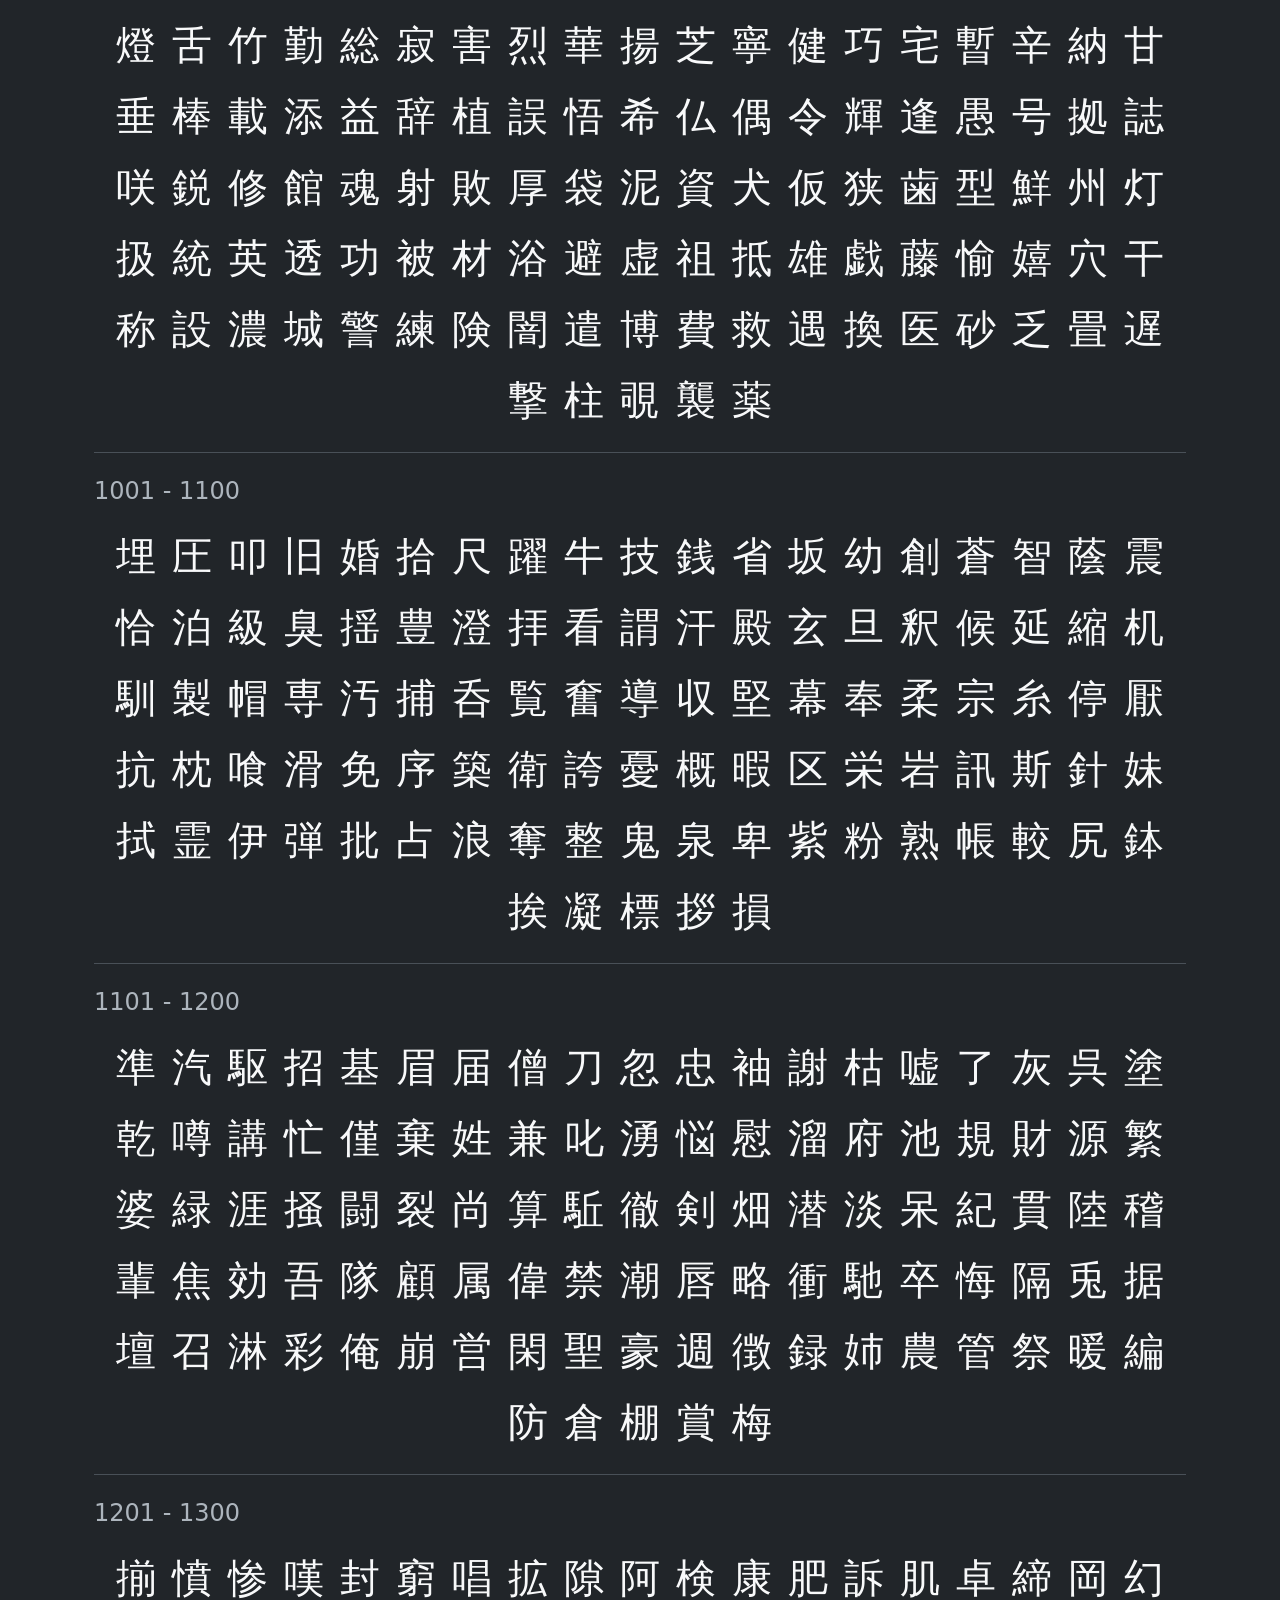
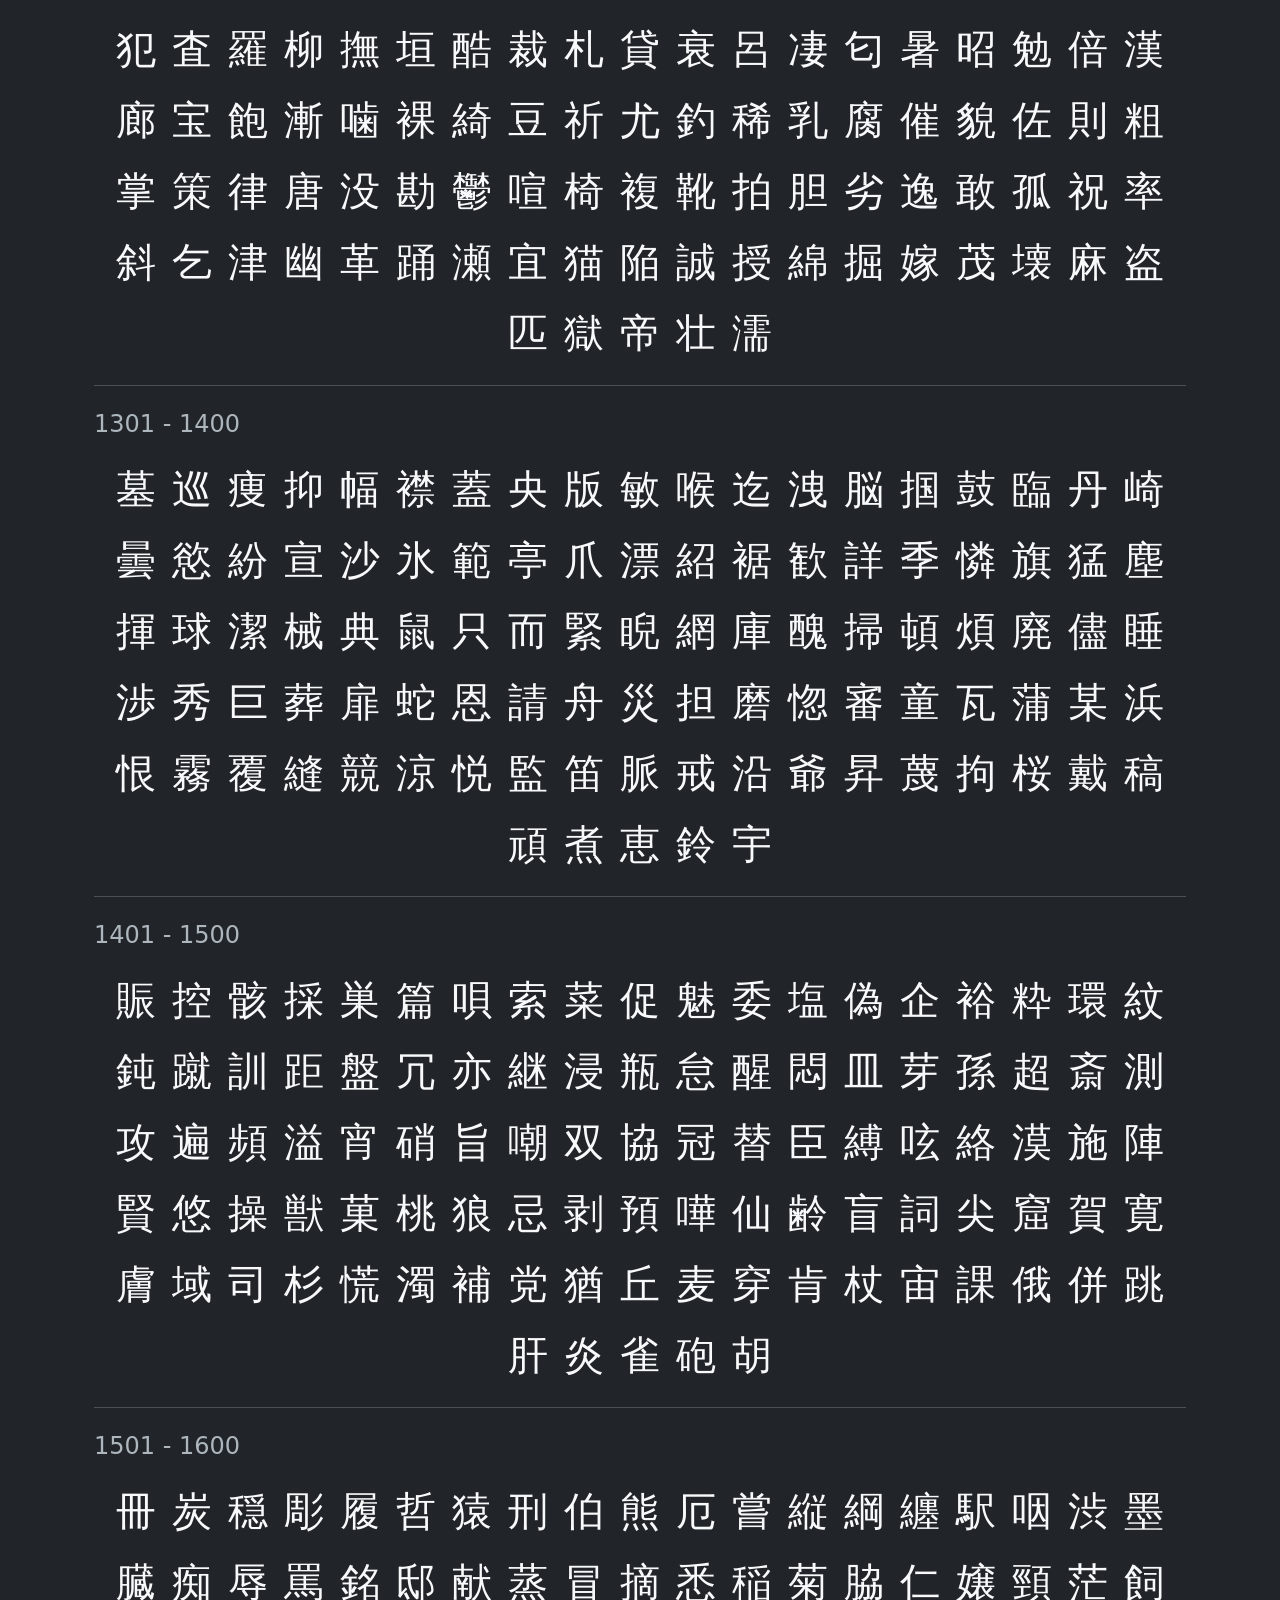
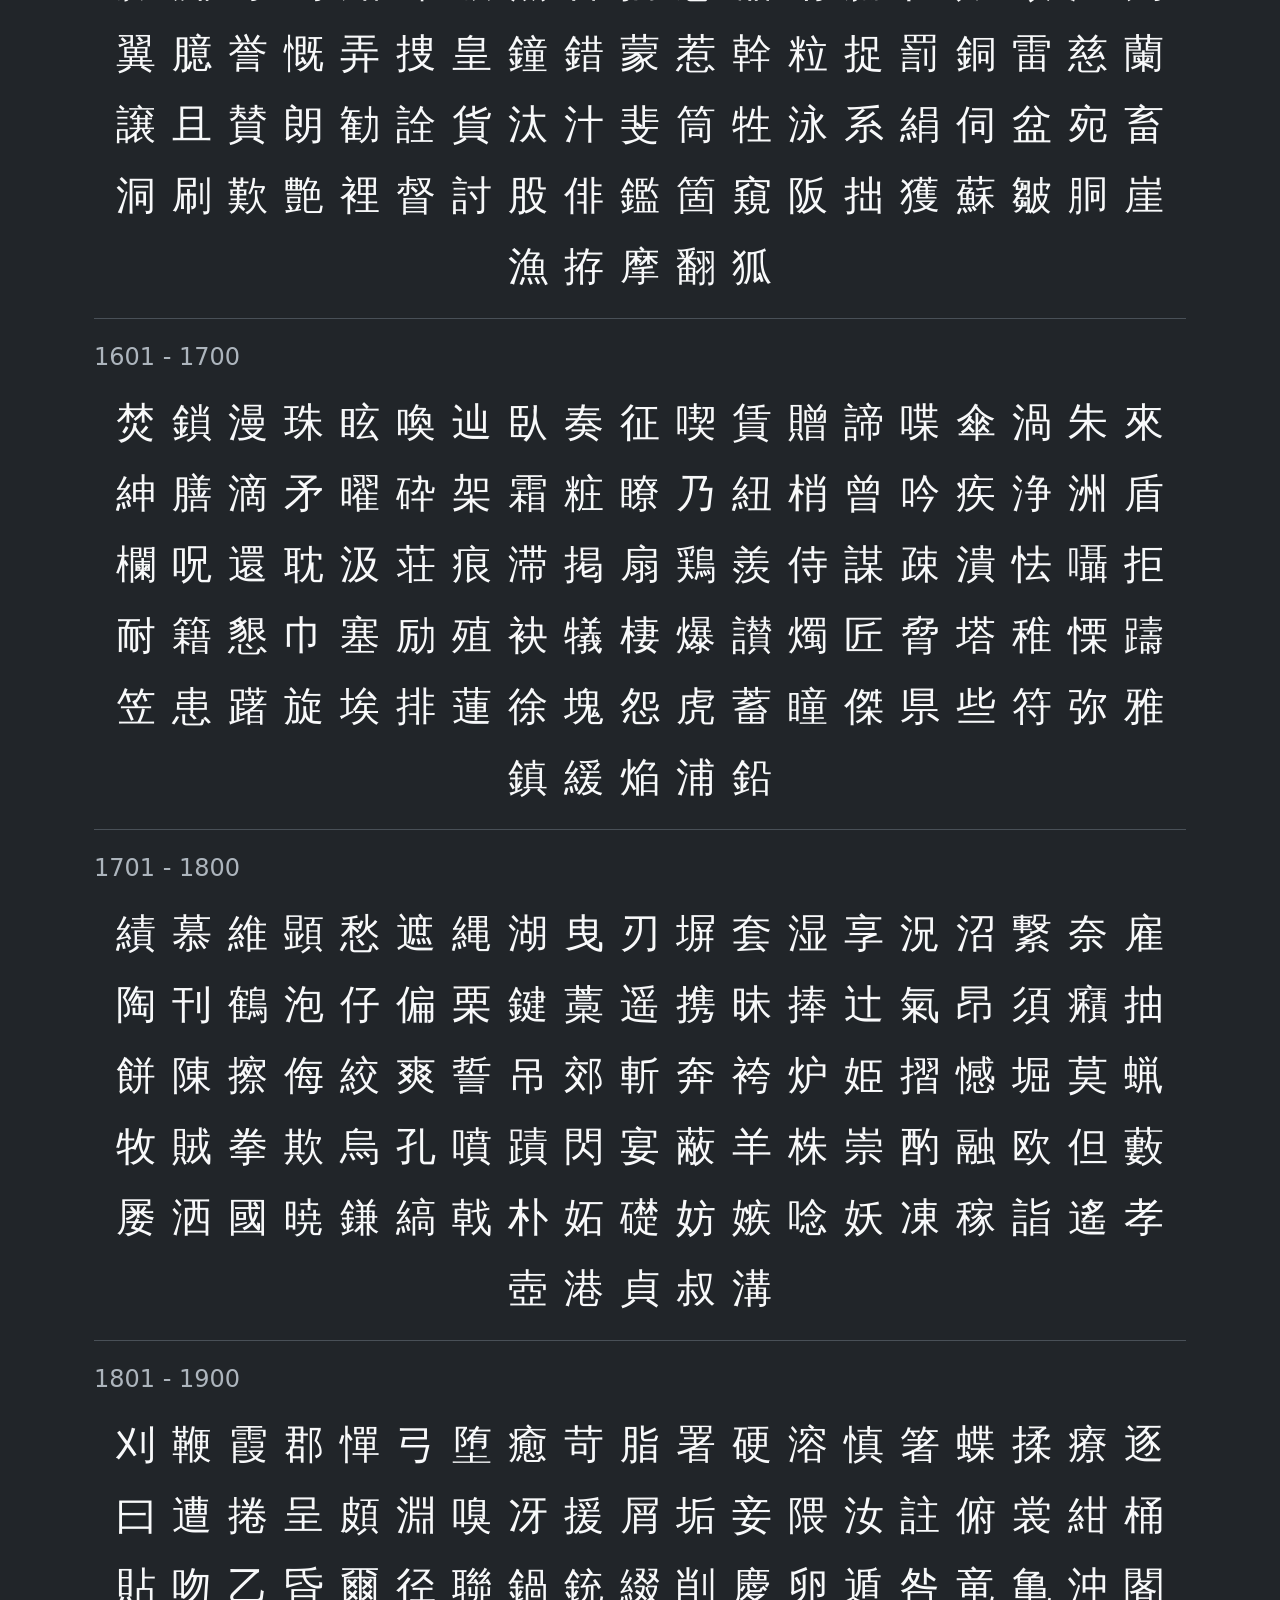
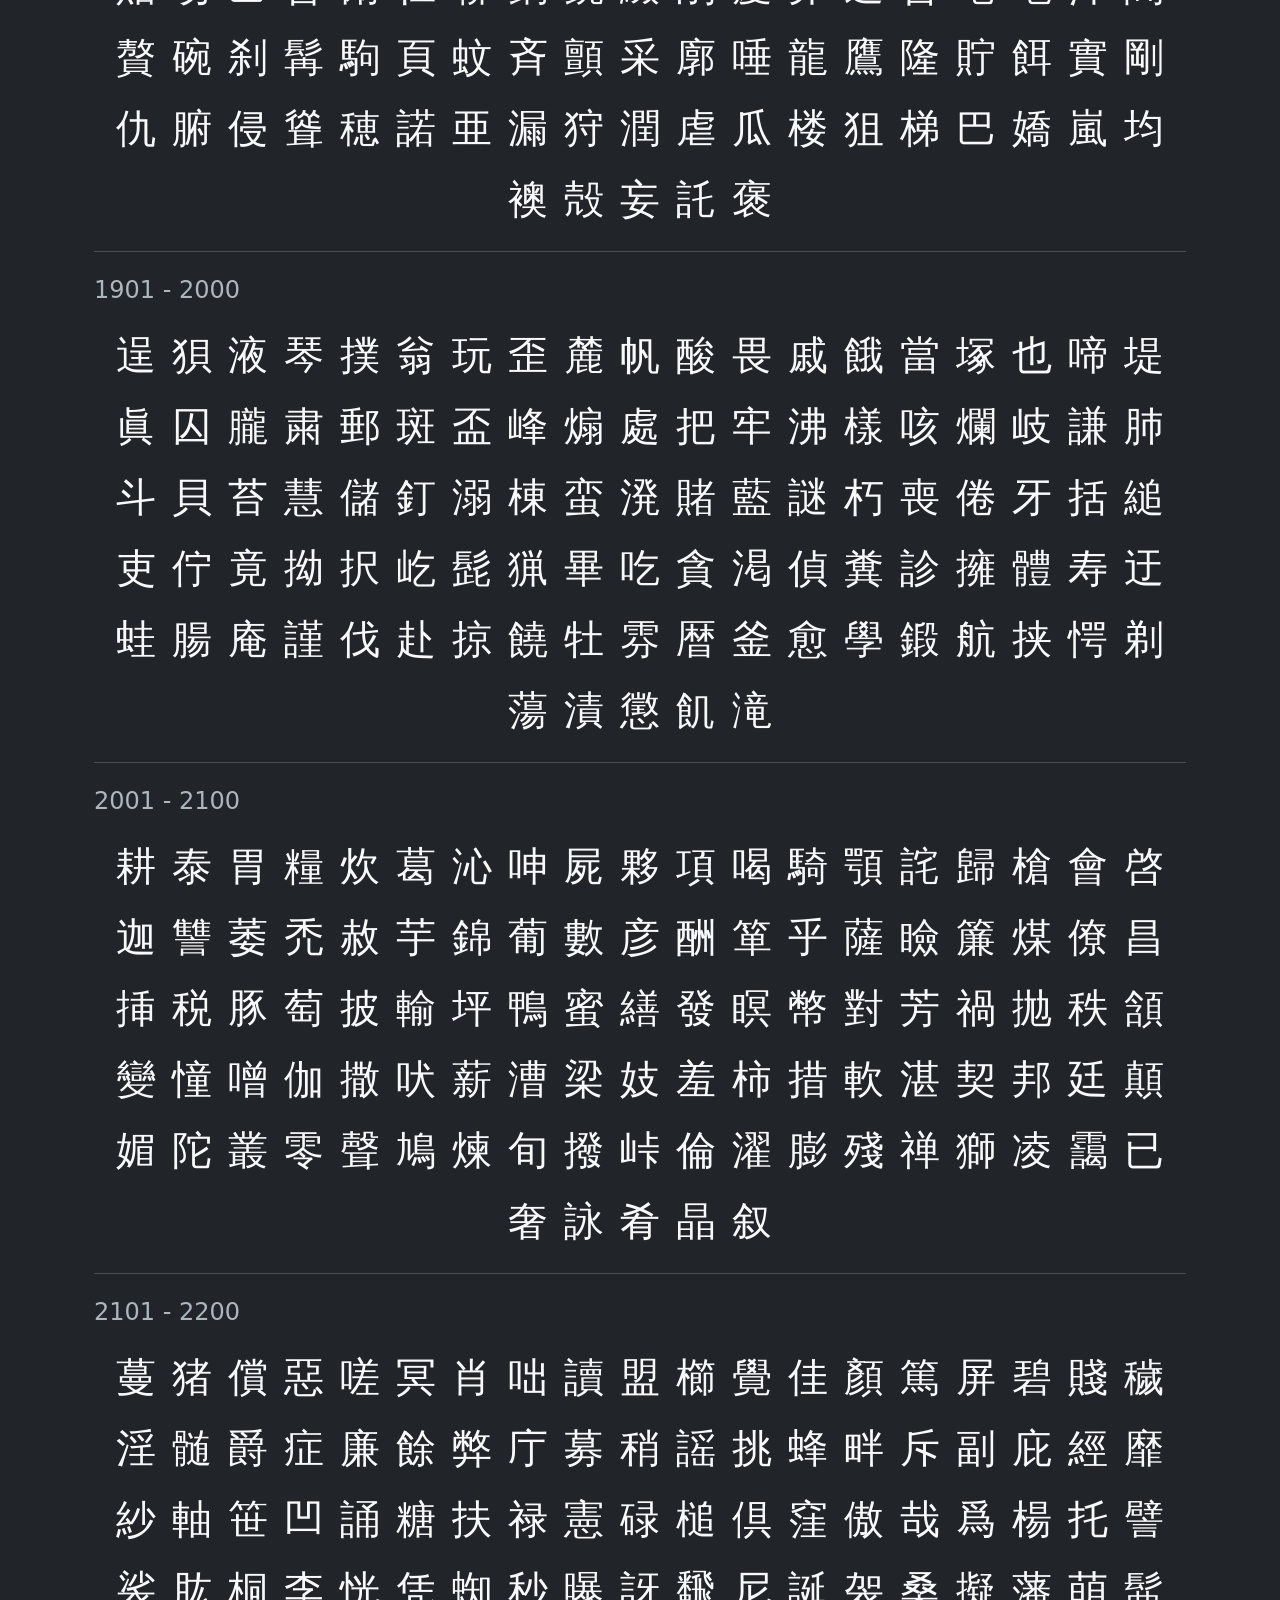
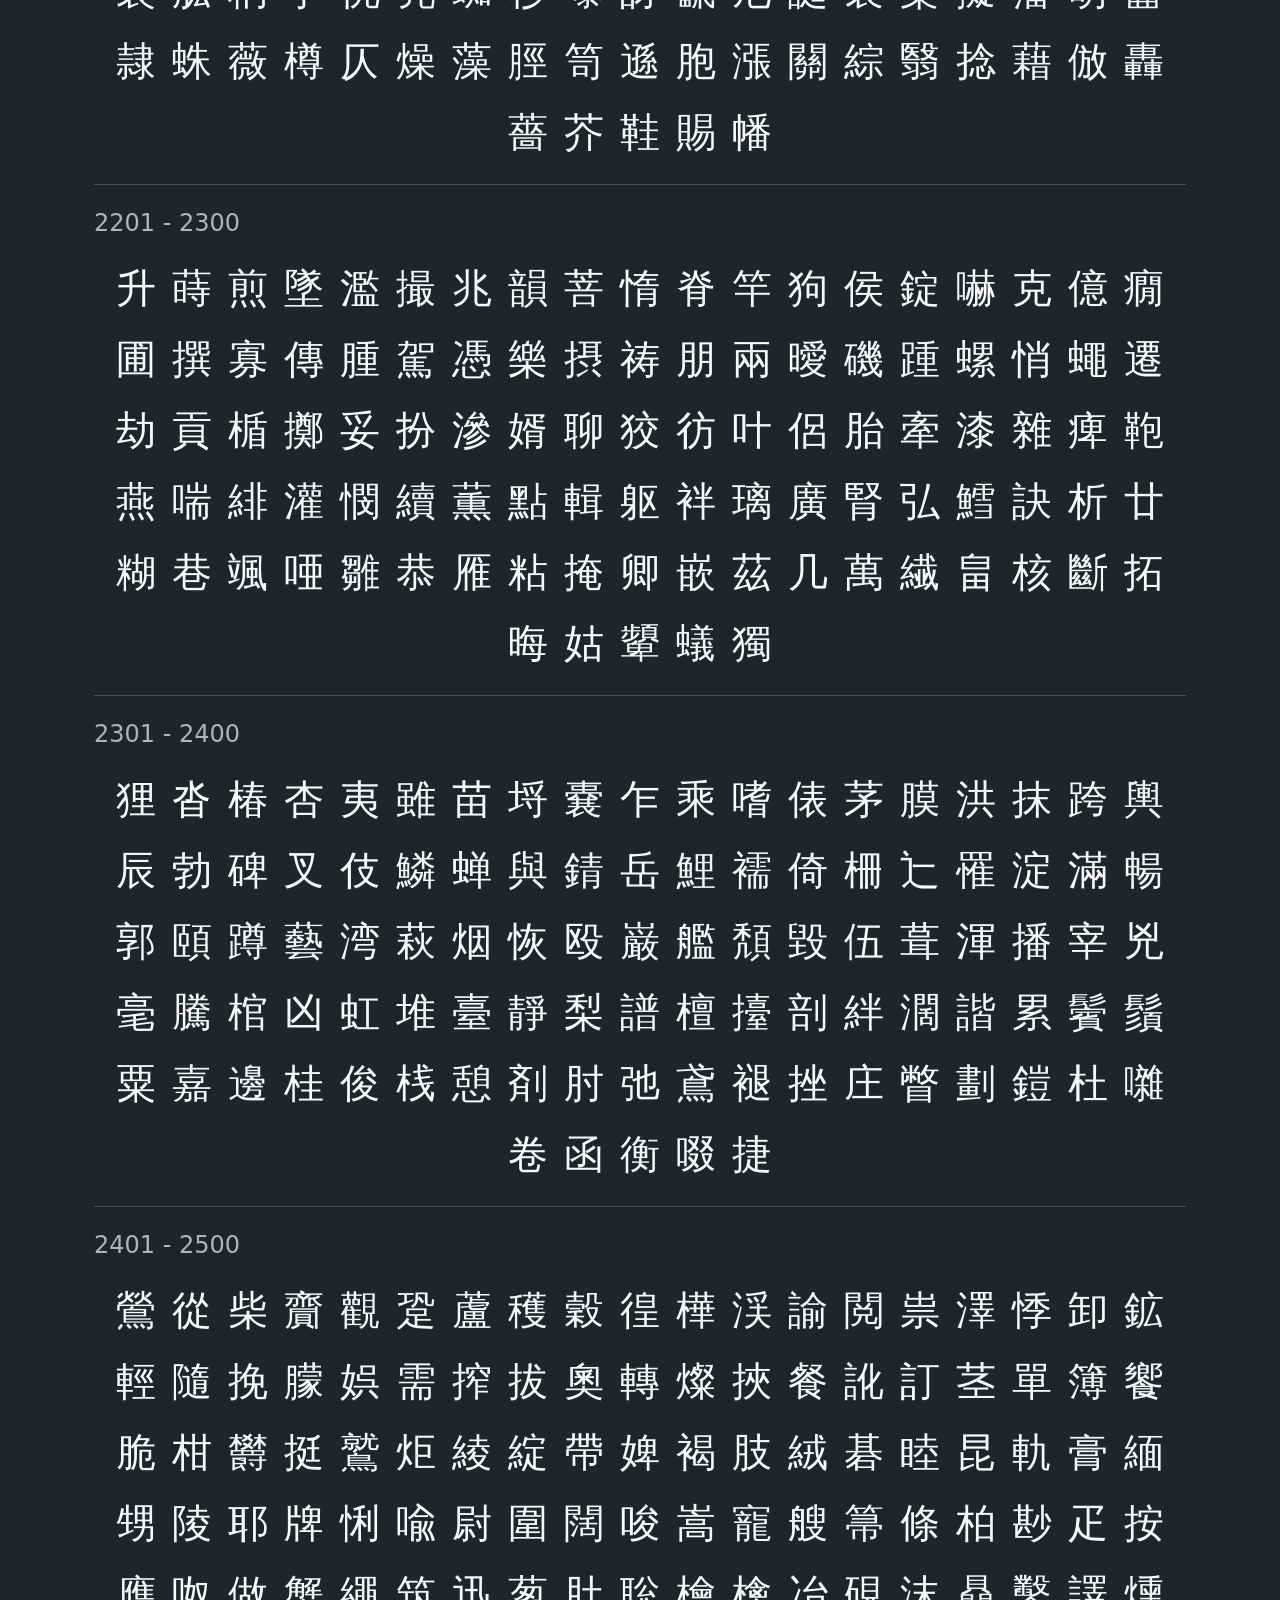
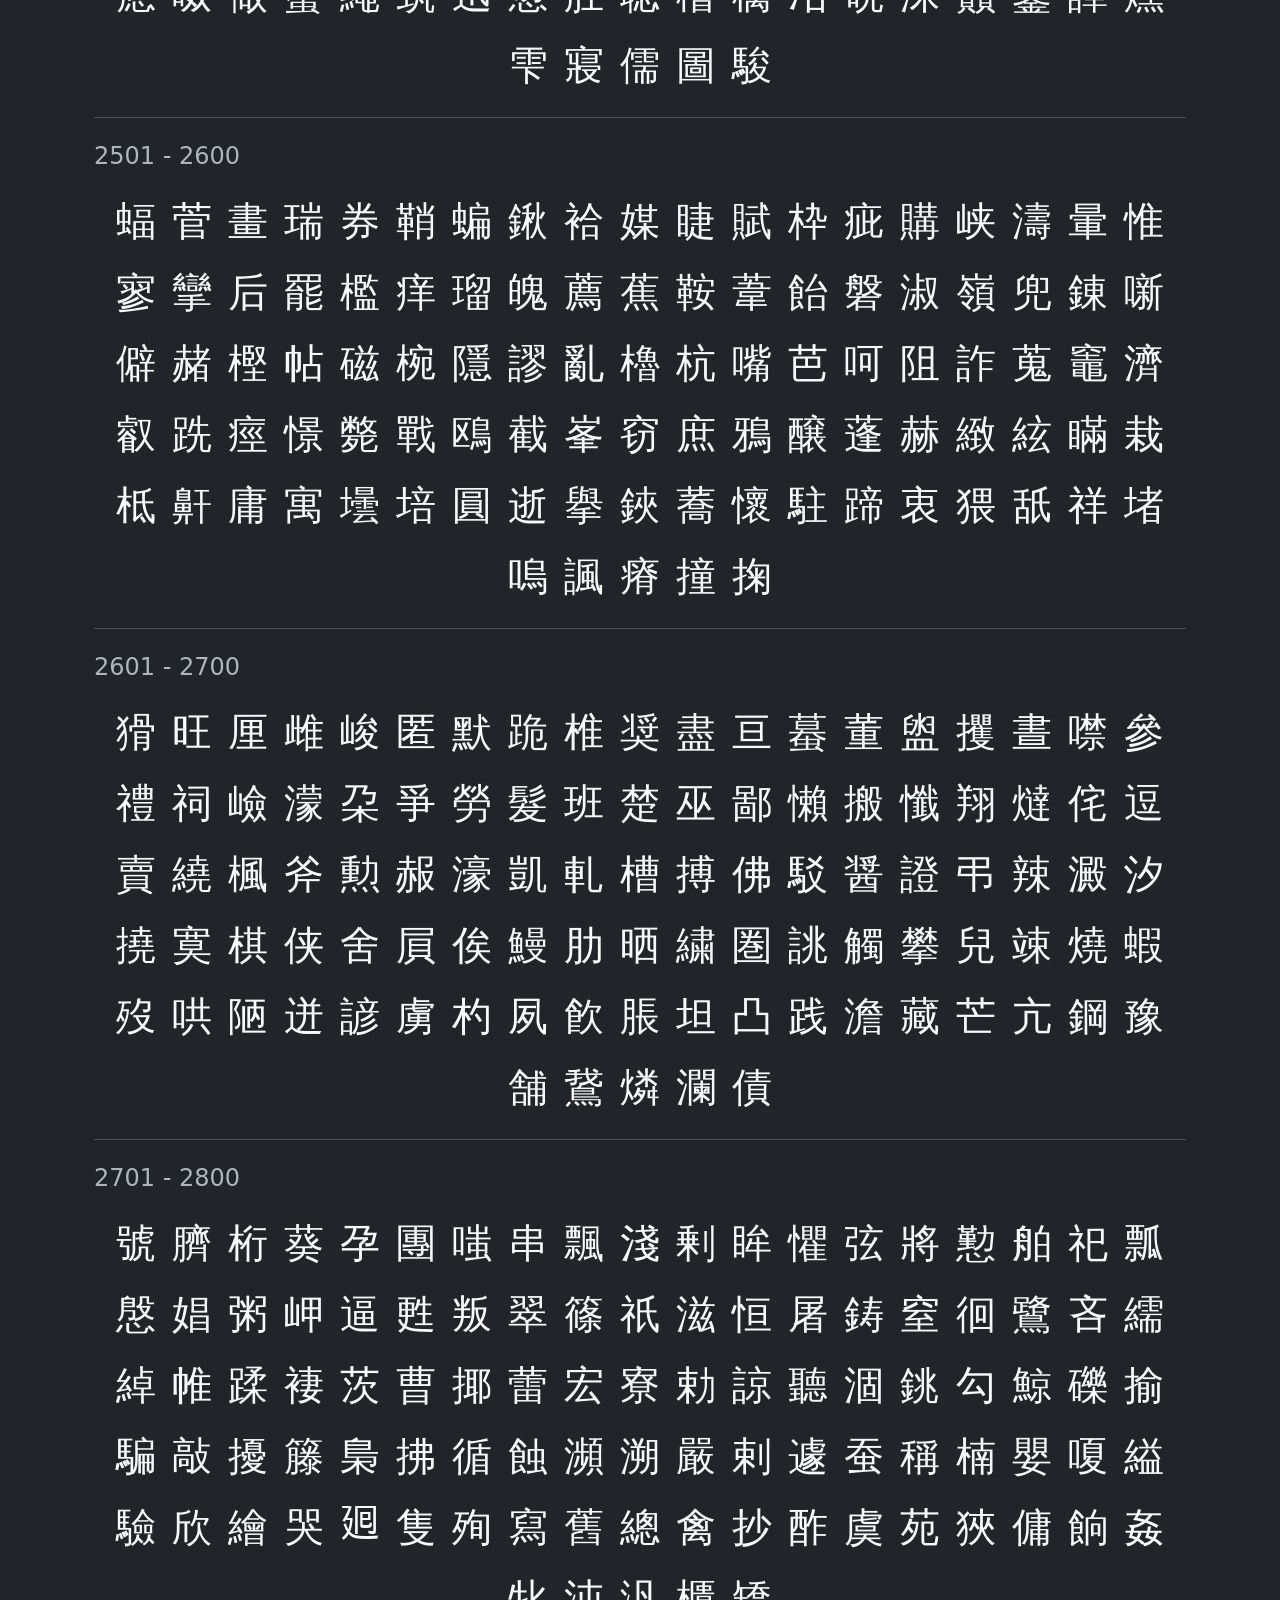
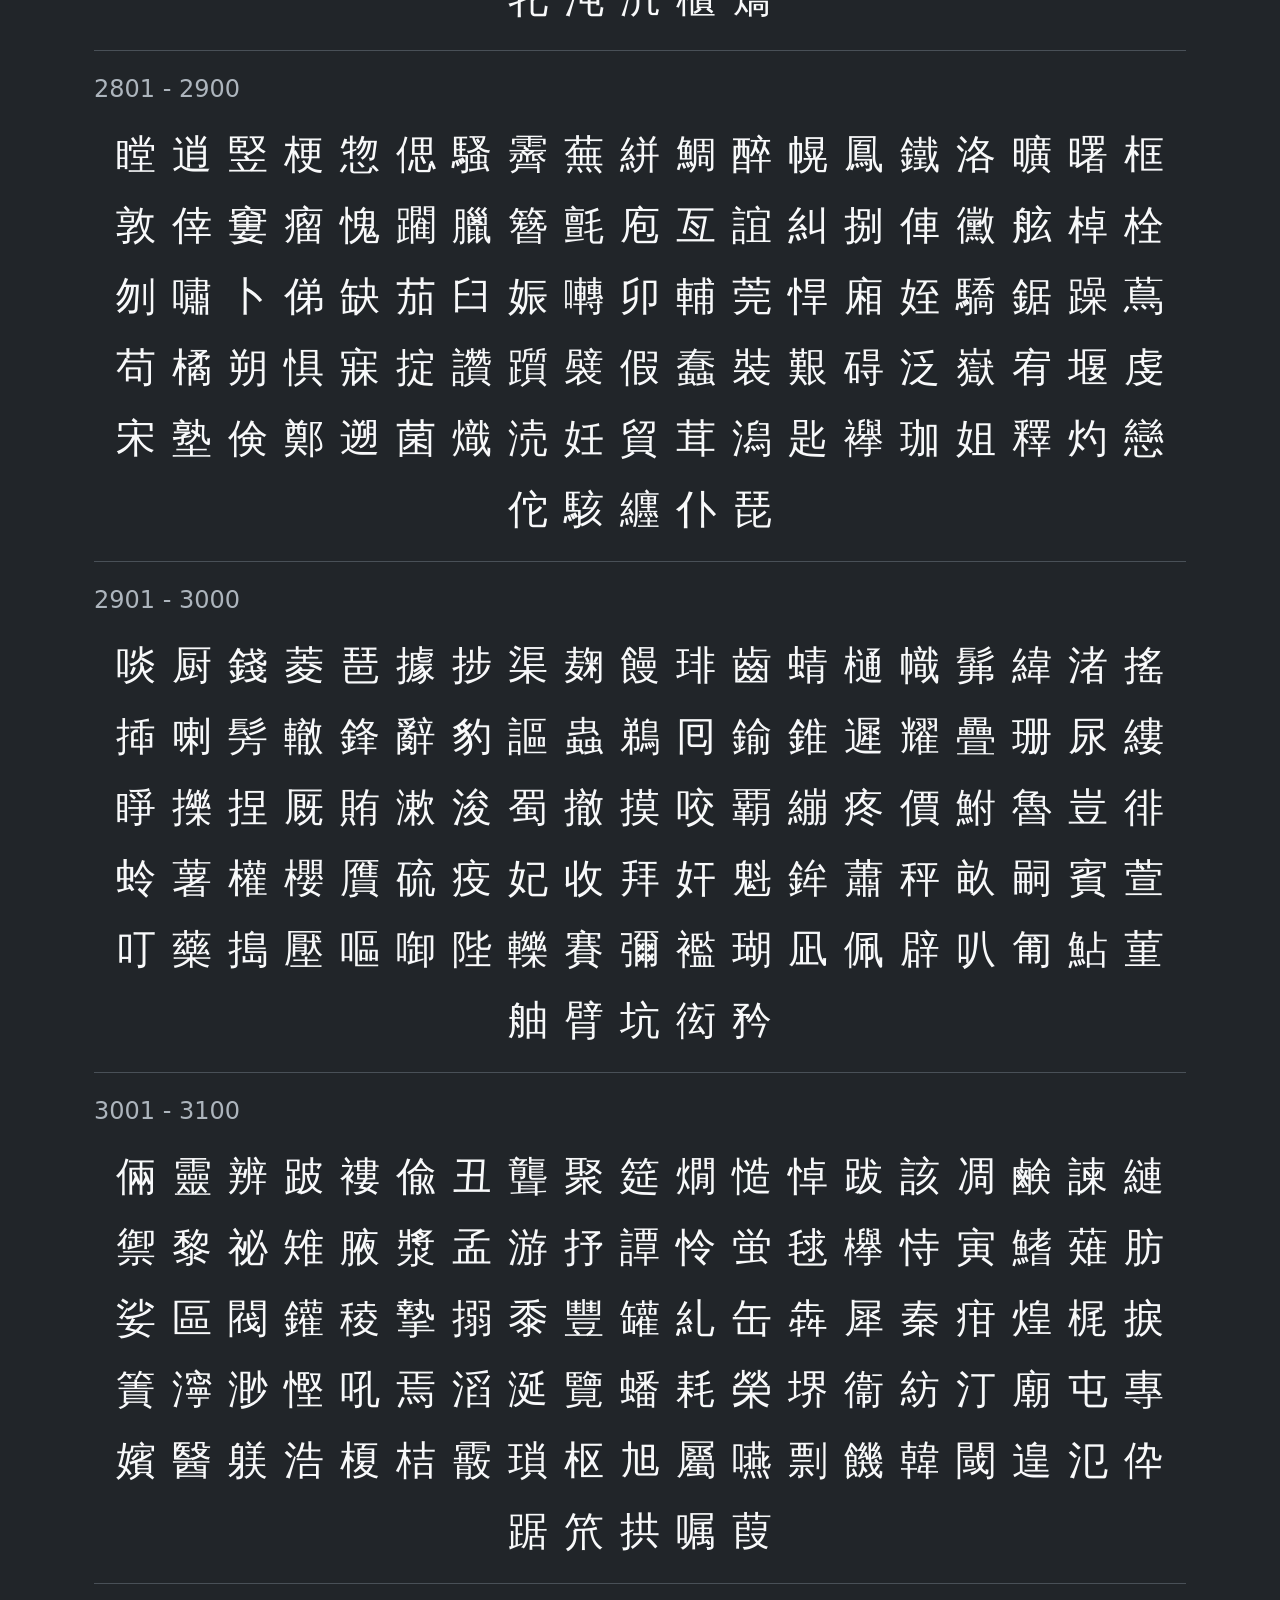
==== commit 05452acf: "refactor" ====
--- a/index.html
+++ b/index.html
@@ -1,35 +1,33 @@
-<!DOCTYPE html>
-<html>
-  <head>
-    <title>Hello Kanjis (・_・)ノ</title>
-    <meta charset="utf-8" />
-    <meta name="viewport" content="width=device-width, initial-scale=1" />
-    <link
-      href="https://cdn.jsdelivr.net/npm/bootstrap@5.1.3/dist/css/bootstrap.min.css"
-      rel="stylesheet"
-      integrity="sha384-1BmE4kWBq78iYhFldvKuhfTAU6auU8tT94WrHftjDbrCEXSU1oBoqyl2QvZ6jIW3"
-      crossorigin="anonymous"
-    />
-  </head>
-
-  <body class="bg-dark">
-    <div class="container text-light p-4 fs-1">
-      <div class="d-flex justify-content-between fs-4">
-        <p>hello kanjis</p>
-        <p><a href="./">kanji</a></p>
-        <p><a href="./wordList1.html">w1</a></p>
-        <p><a href="./wordList2.html">w2</a></p>
-      </div>
-
-      <div id="kanjiList"></div>
-
-      <script type="text/javascript" src="./script.js"></script>
-
-      <script
-        src="https://cdn.jsdelivr.net/npm/bootstrap@5.1.3/dist/js/bootstrap.bundle.min.js"
-        integrity="sha384-ka7Sk0Gln4gmtz2MlQnikT1wXgYsOg+OMhuP+IlRH9sENBO0LRn5q+8nbTov4+1p"
-        crossorigin="anonymous"
-      ></script>
-    </div>
-  </body>
-</html>
+<!DOCTYPE html>
+<html lang="ja">
+  <head>
+    <meta charset="utf-8" />
+    <meta name="viewport" content="width=device-width, initial-scale=1" />
+    <title>kanji · hello kanjis (・_・)ノ</title>
+    <link rel="stylesheet" href="./style.css" />
+  </head>
+
+  <body>
+    <main class="page">
+      <nav class="nav" id="nav"></nav>
+
+      <div class="search">
+        <label for="search">filter</label>
+        <input
+          id="search"
+          type="search"
+          autocomplete="off"
+          autocapitalize="off"
+          spellcheck="false"
+          placeholder="type to filter…"
+        />
+        <span class="count" id="count"></span>
+      </div>
+
+      <div id="list" data-source="kanji" data-mode="grid"></div>
+    </main>
+
+    <script src="./data/kanji.js"></script>
+    <script src="./app.js"></script>
+  </body>
+</html>
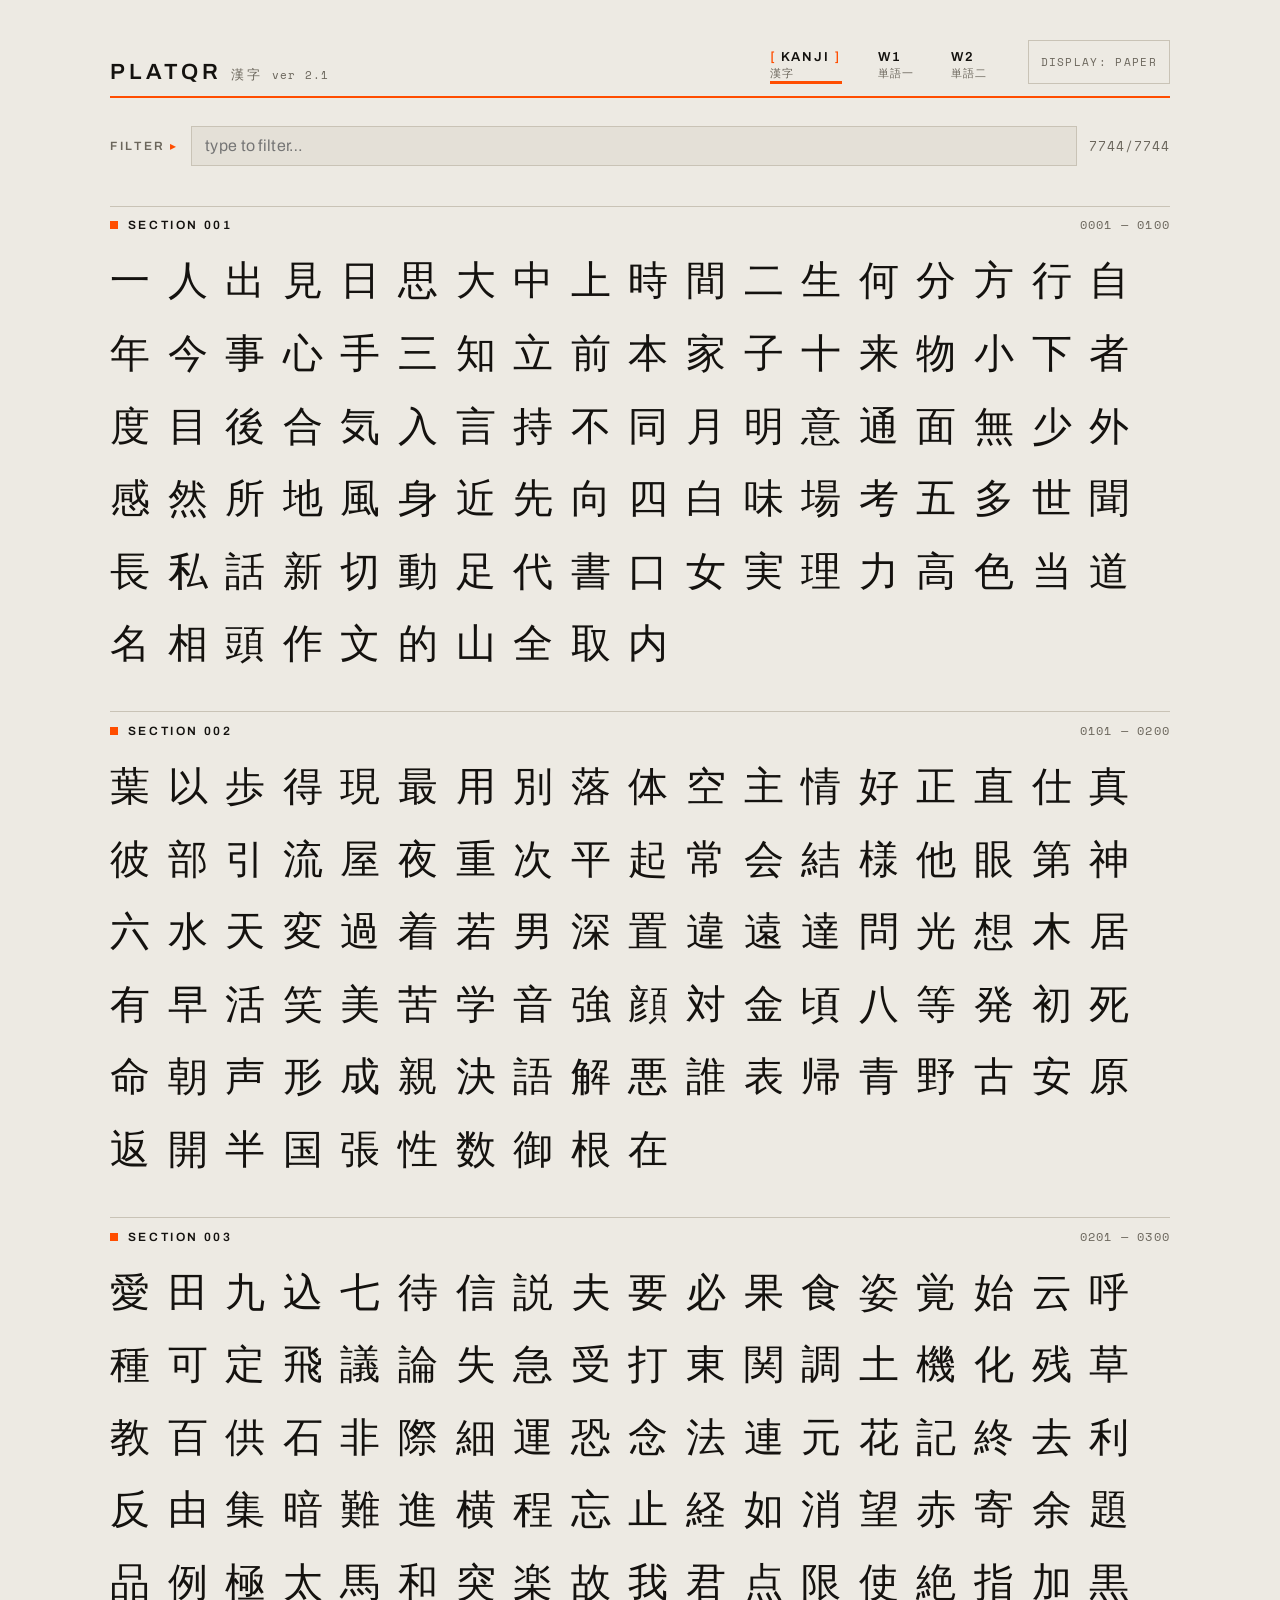
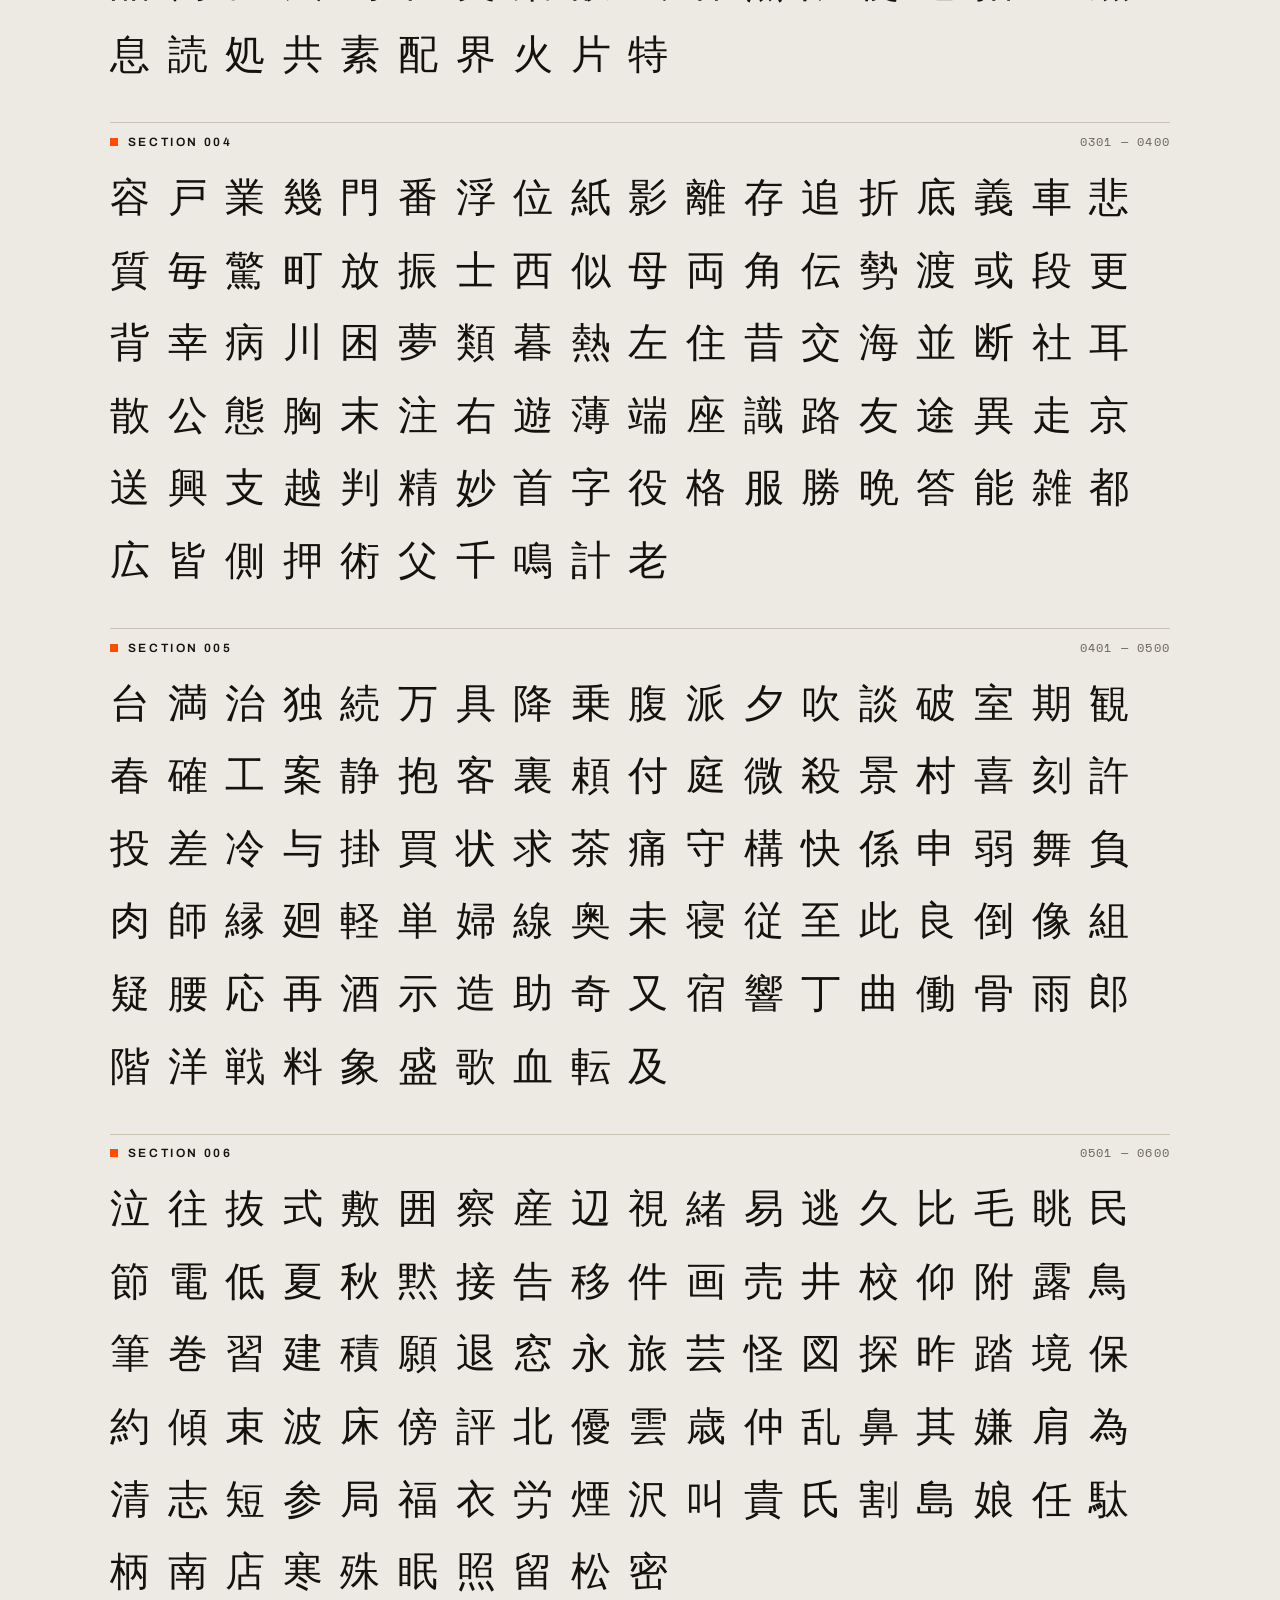
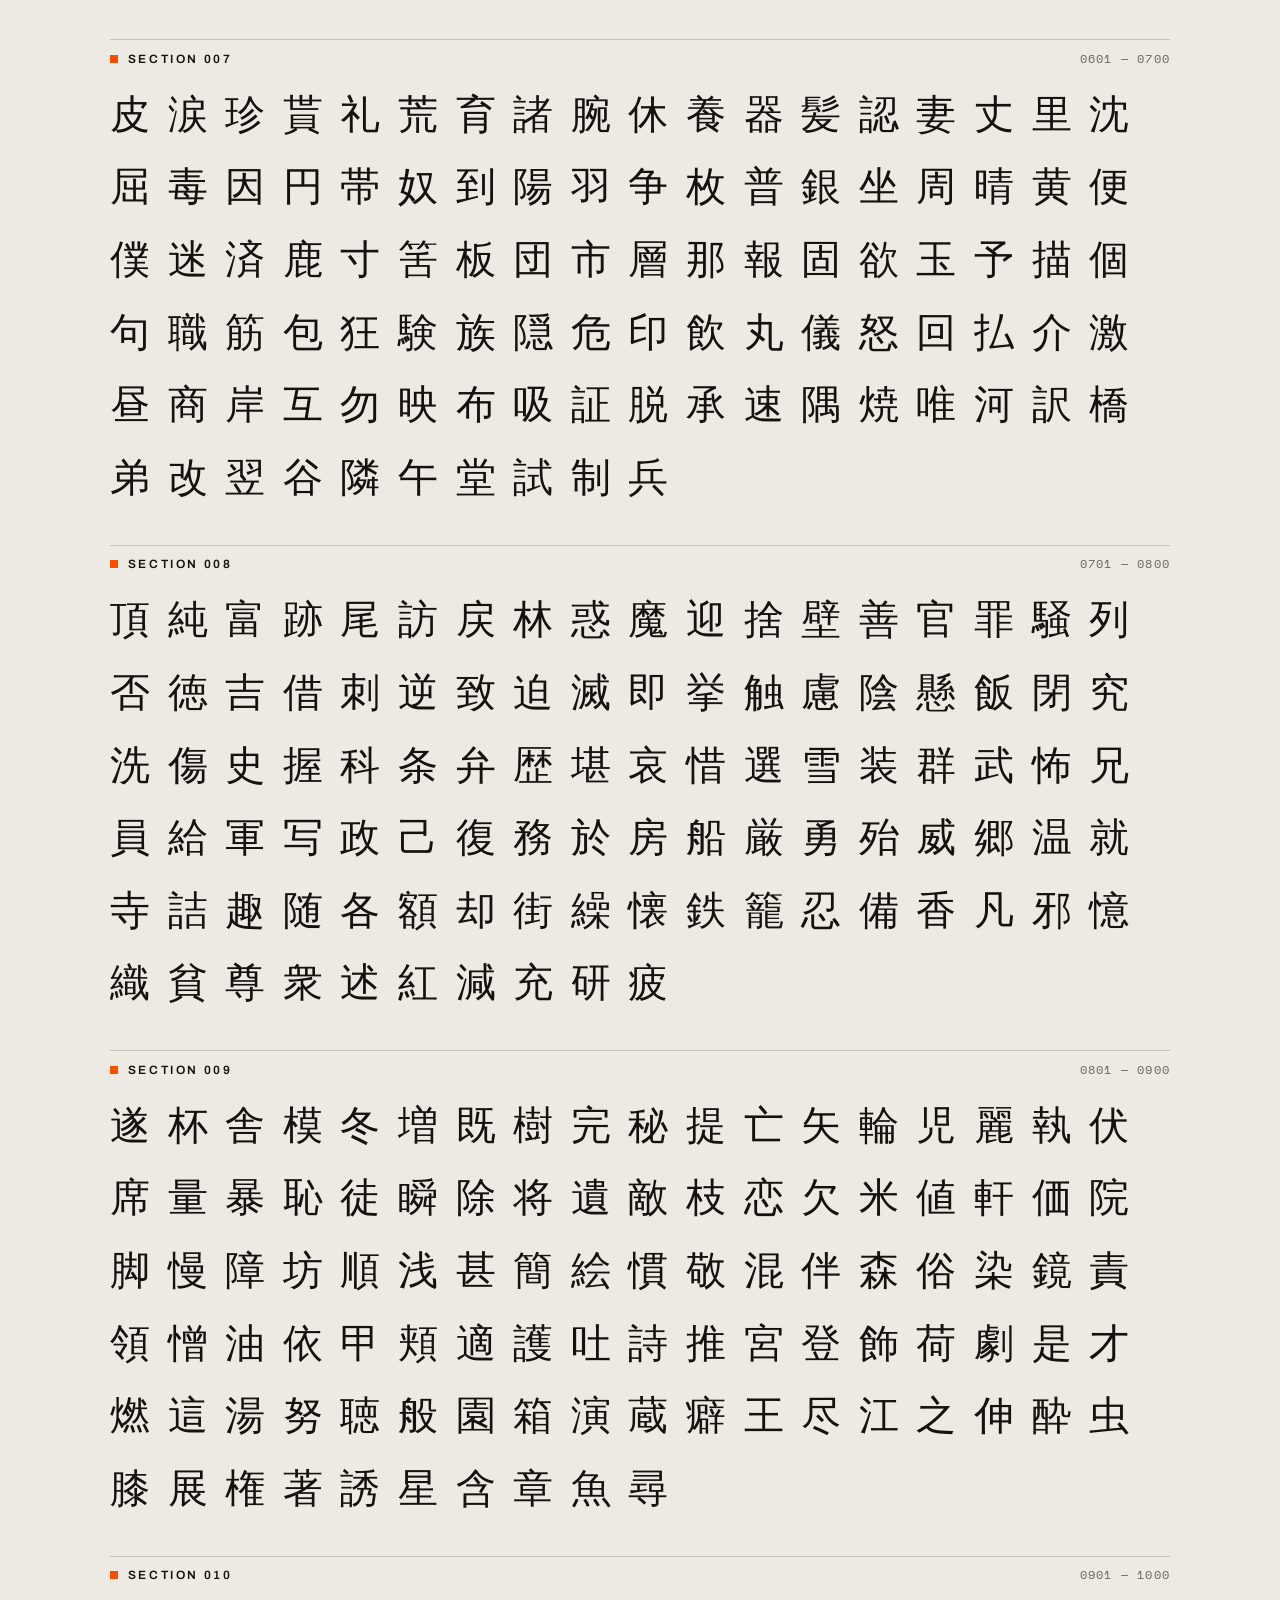
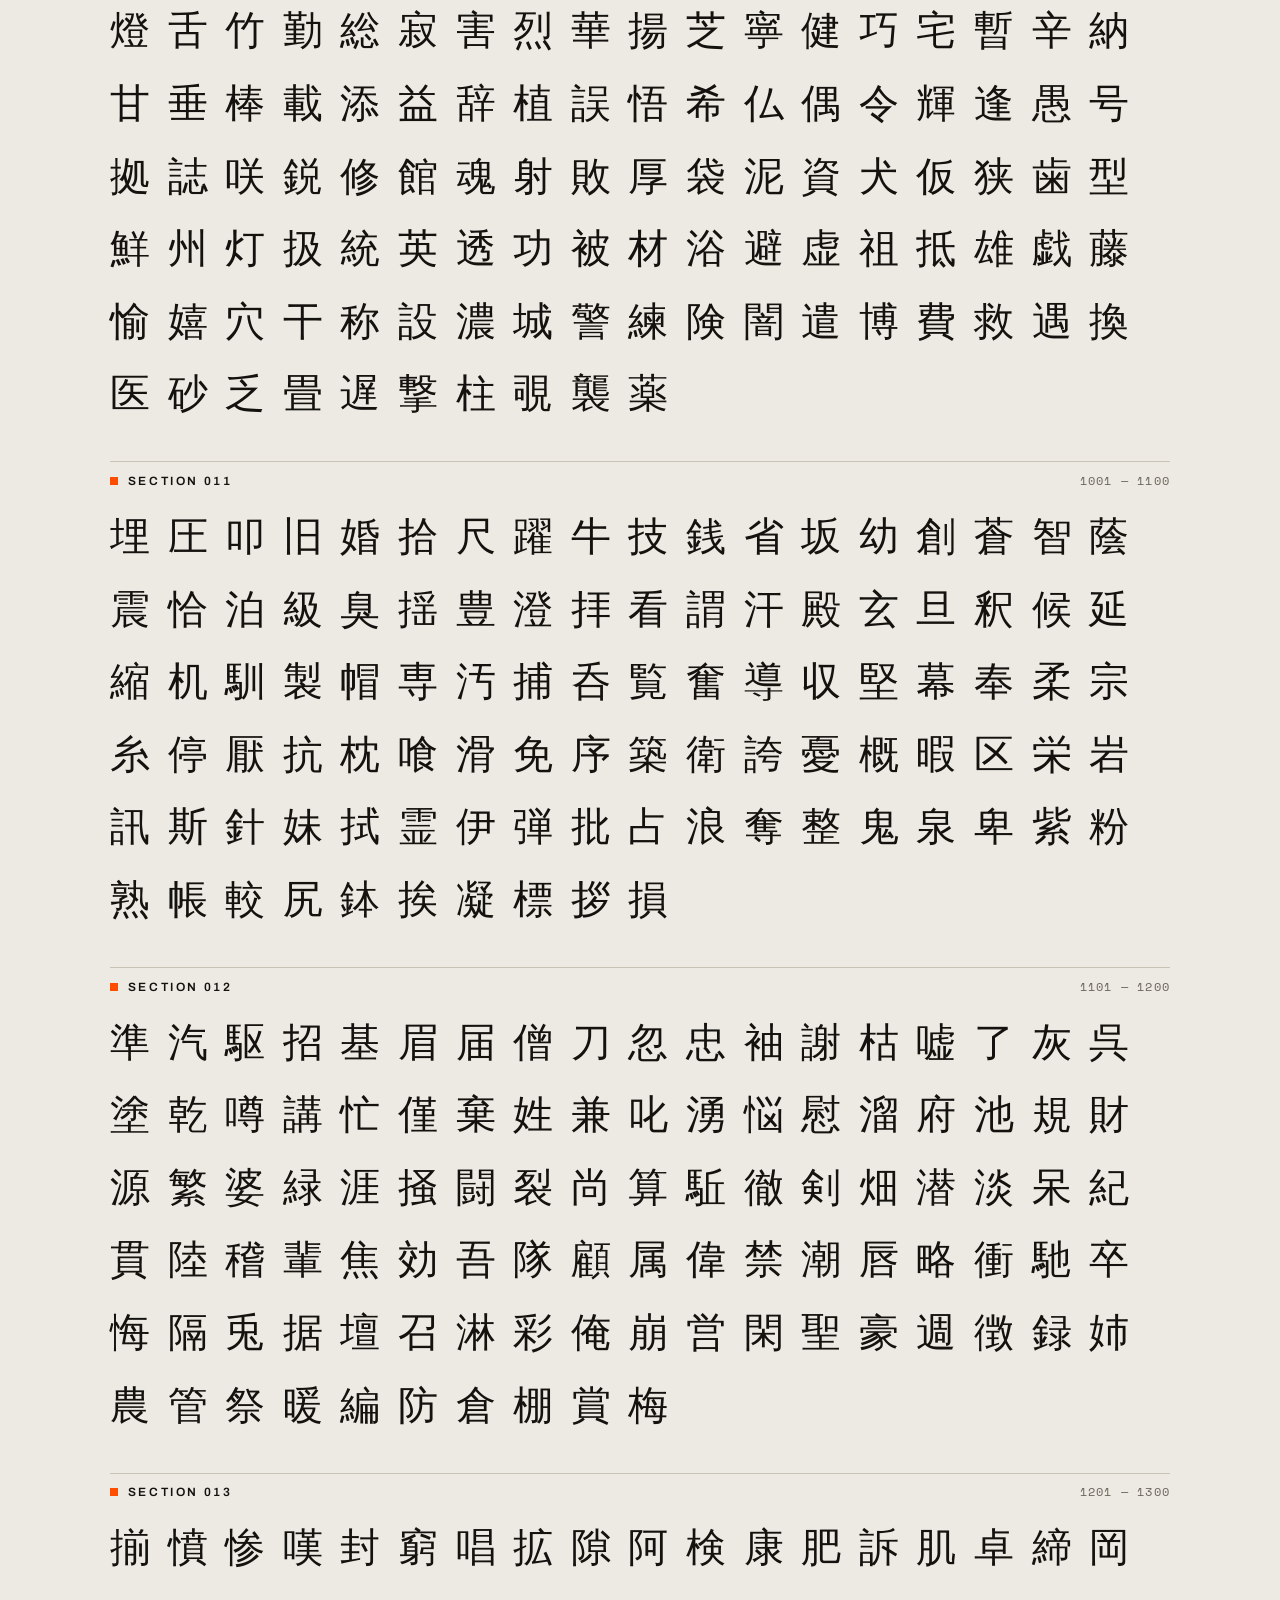
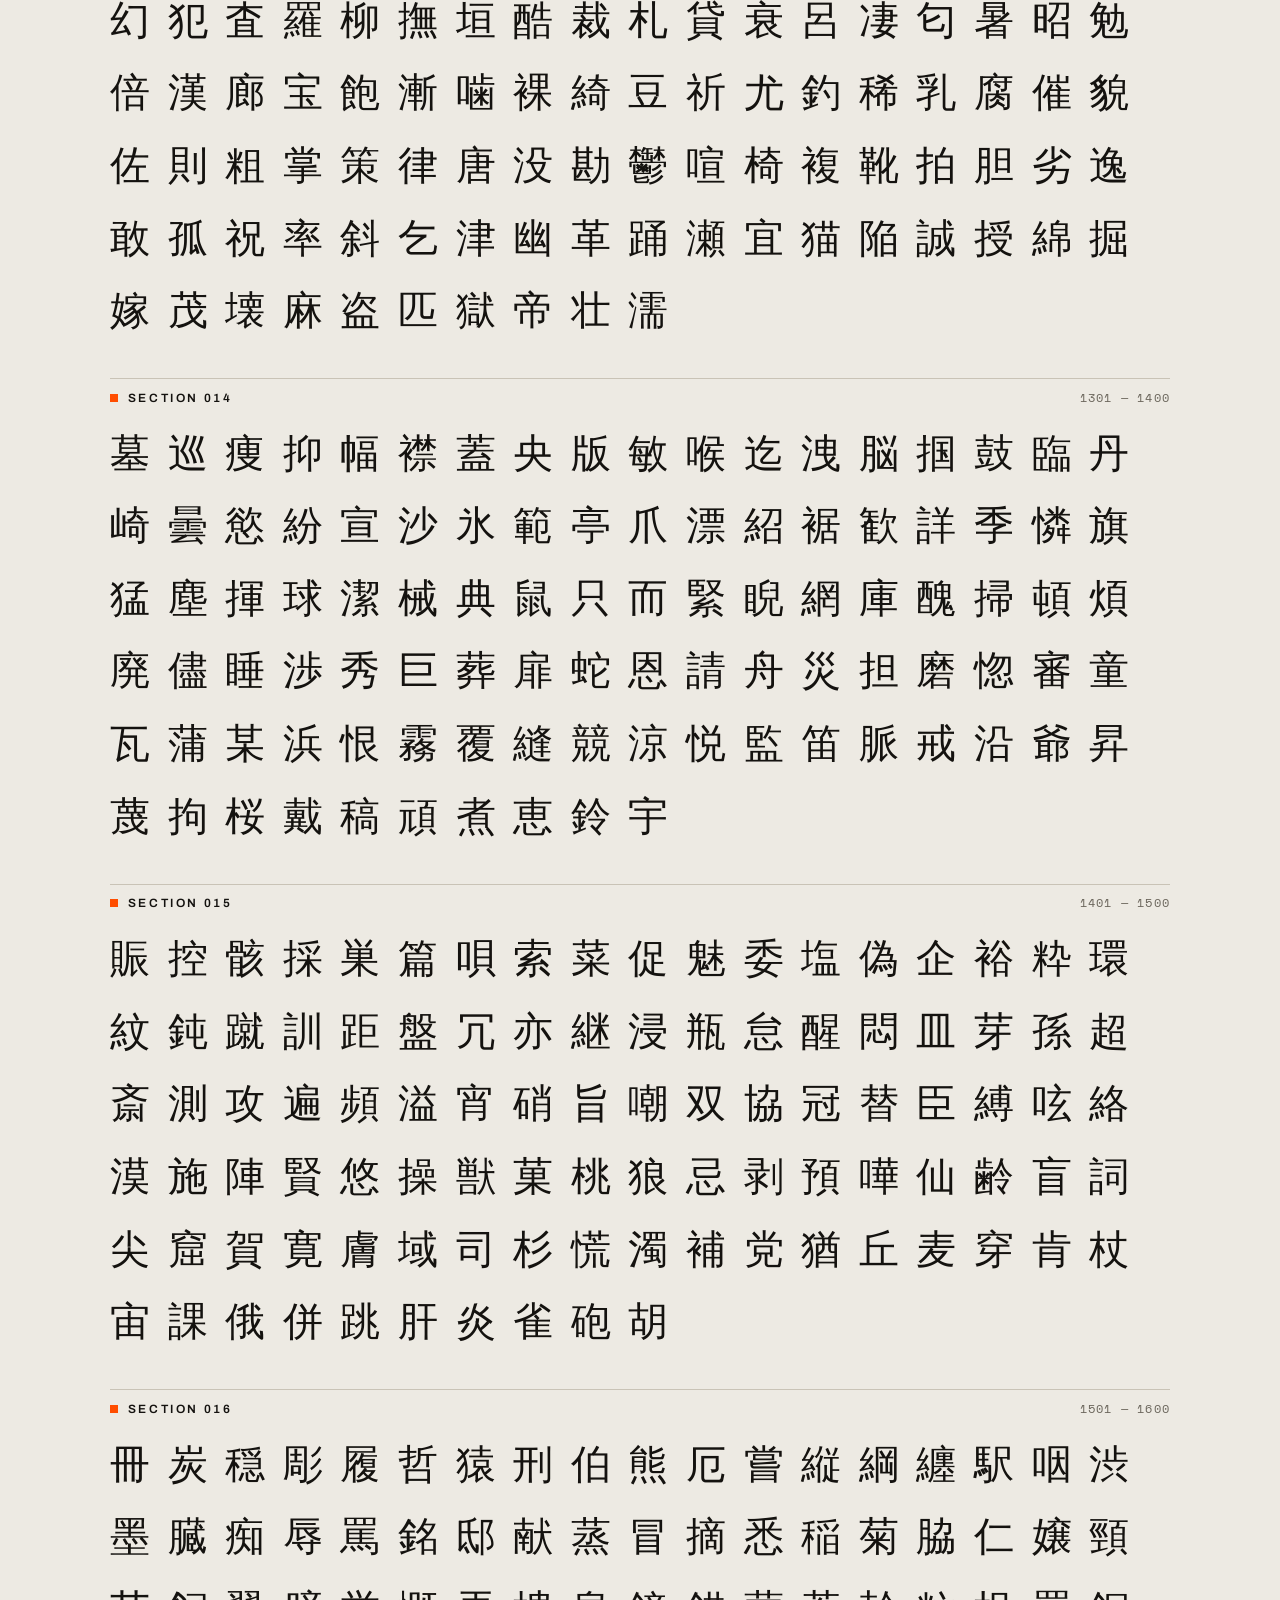
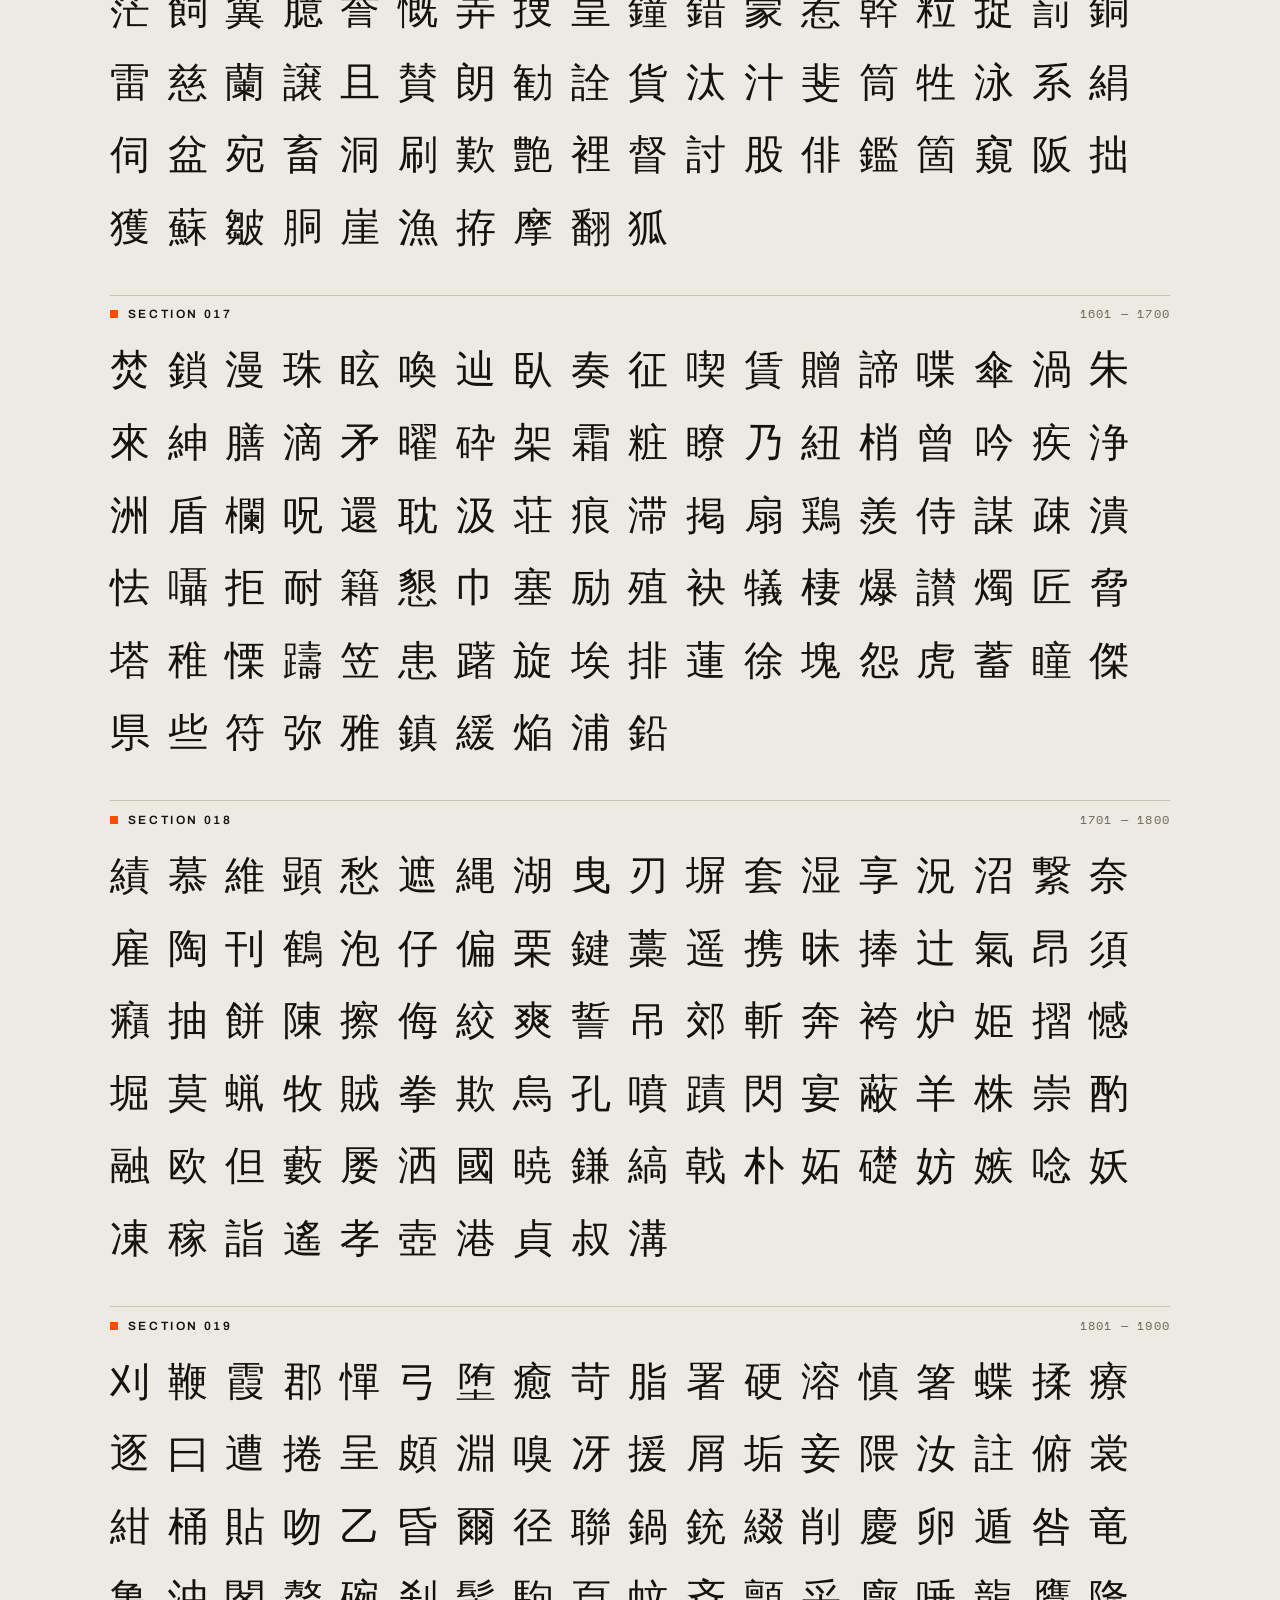
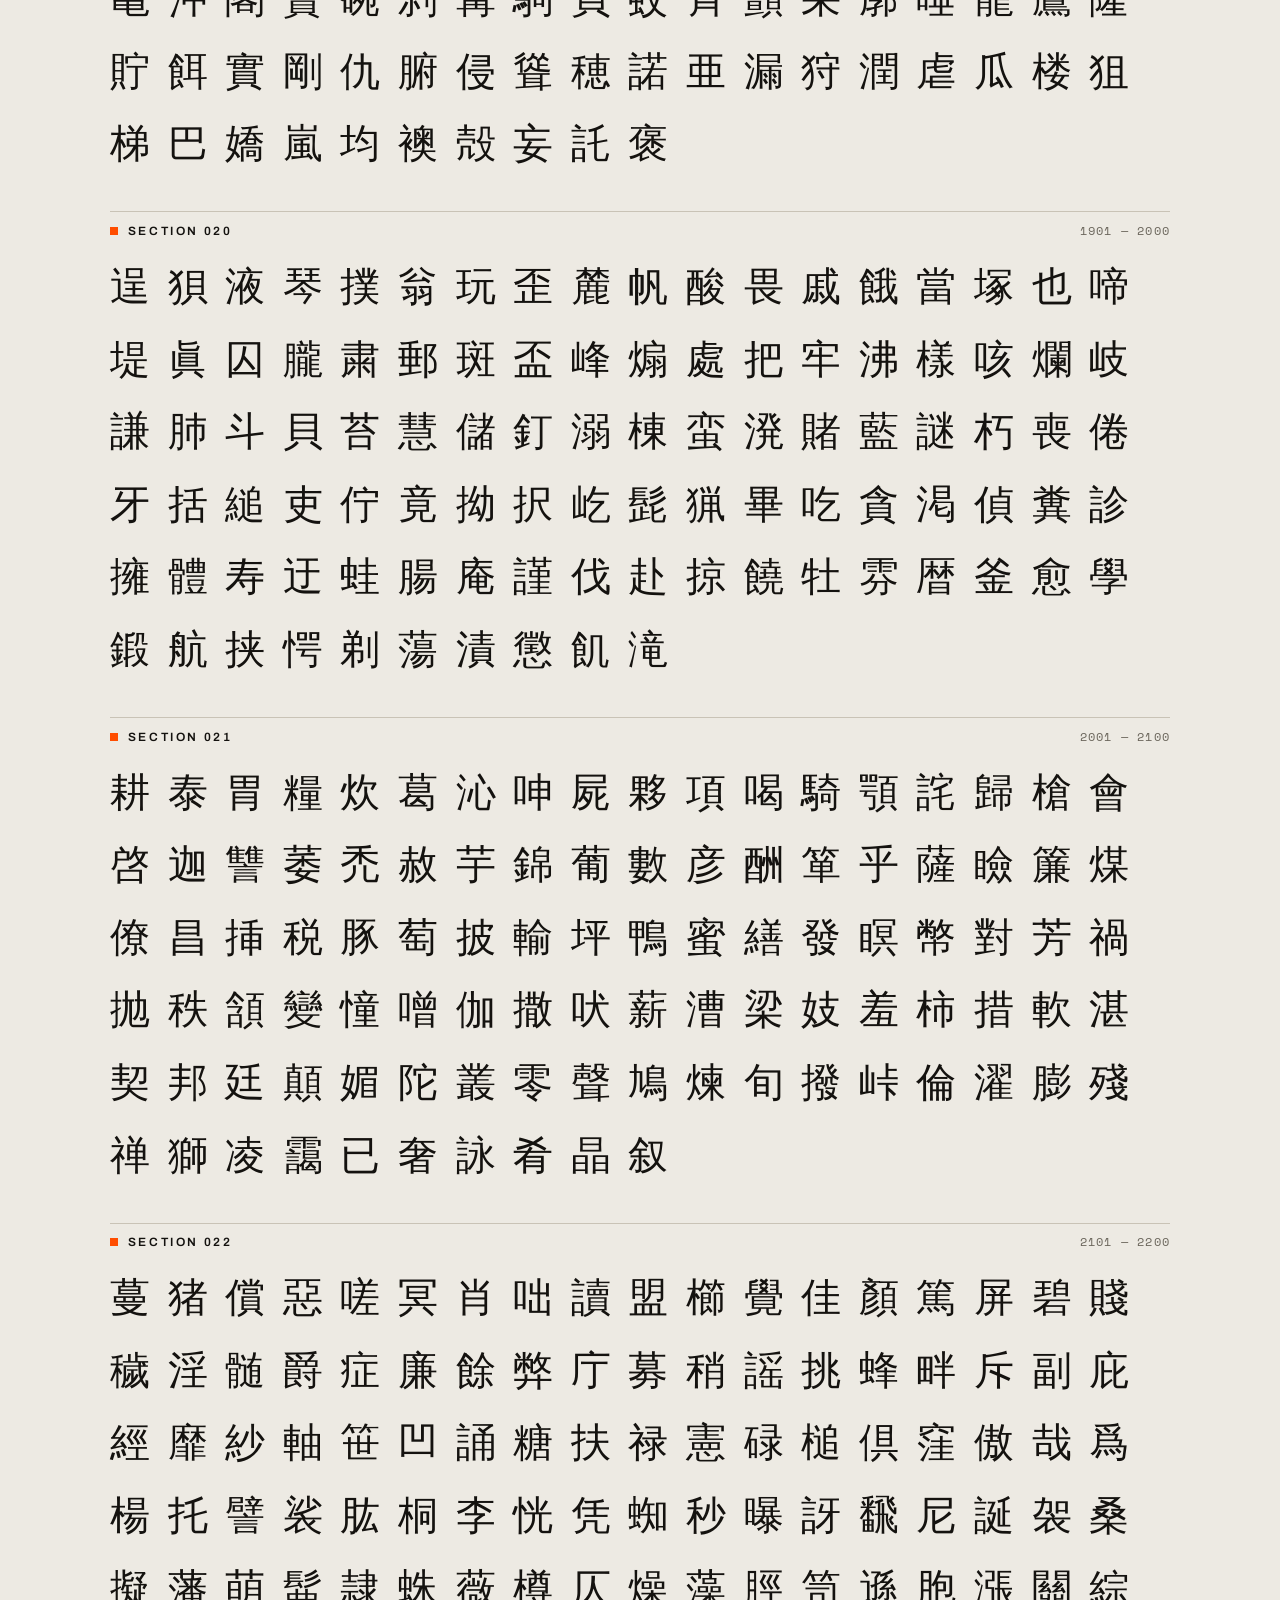
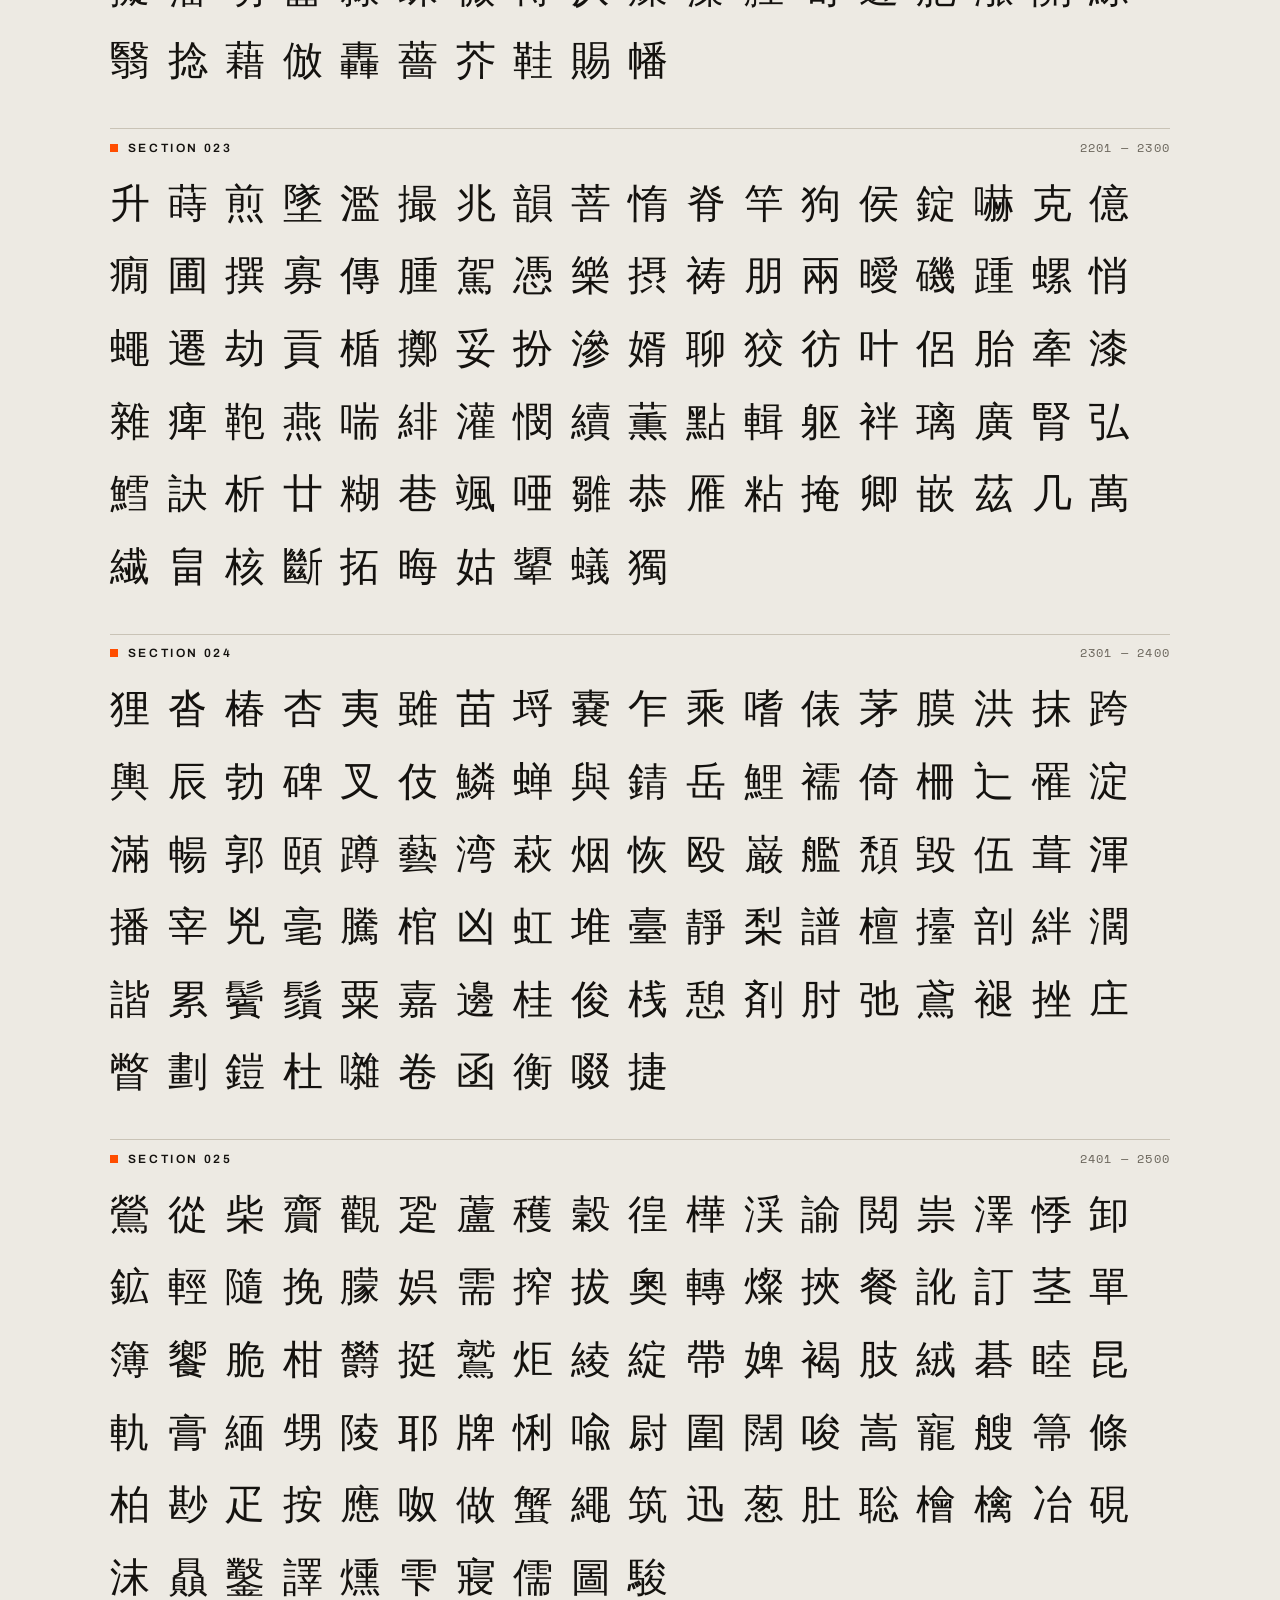
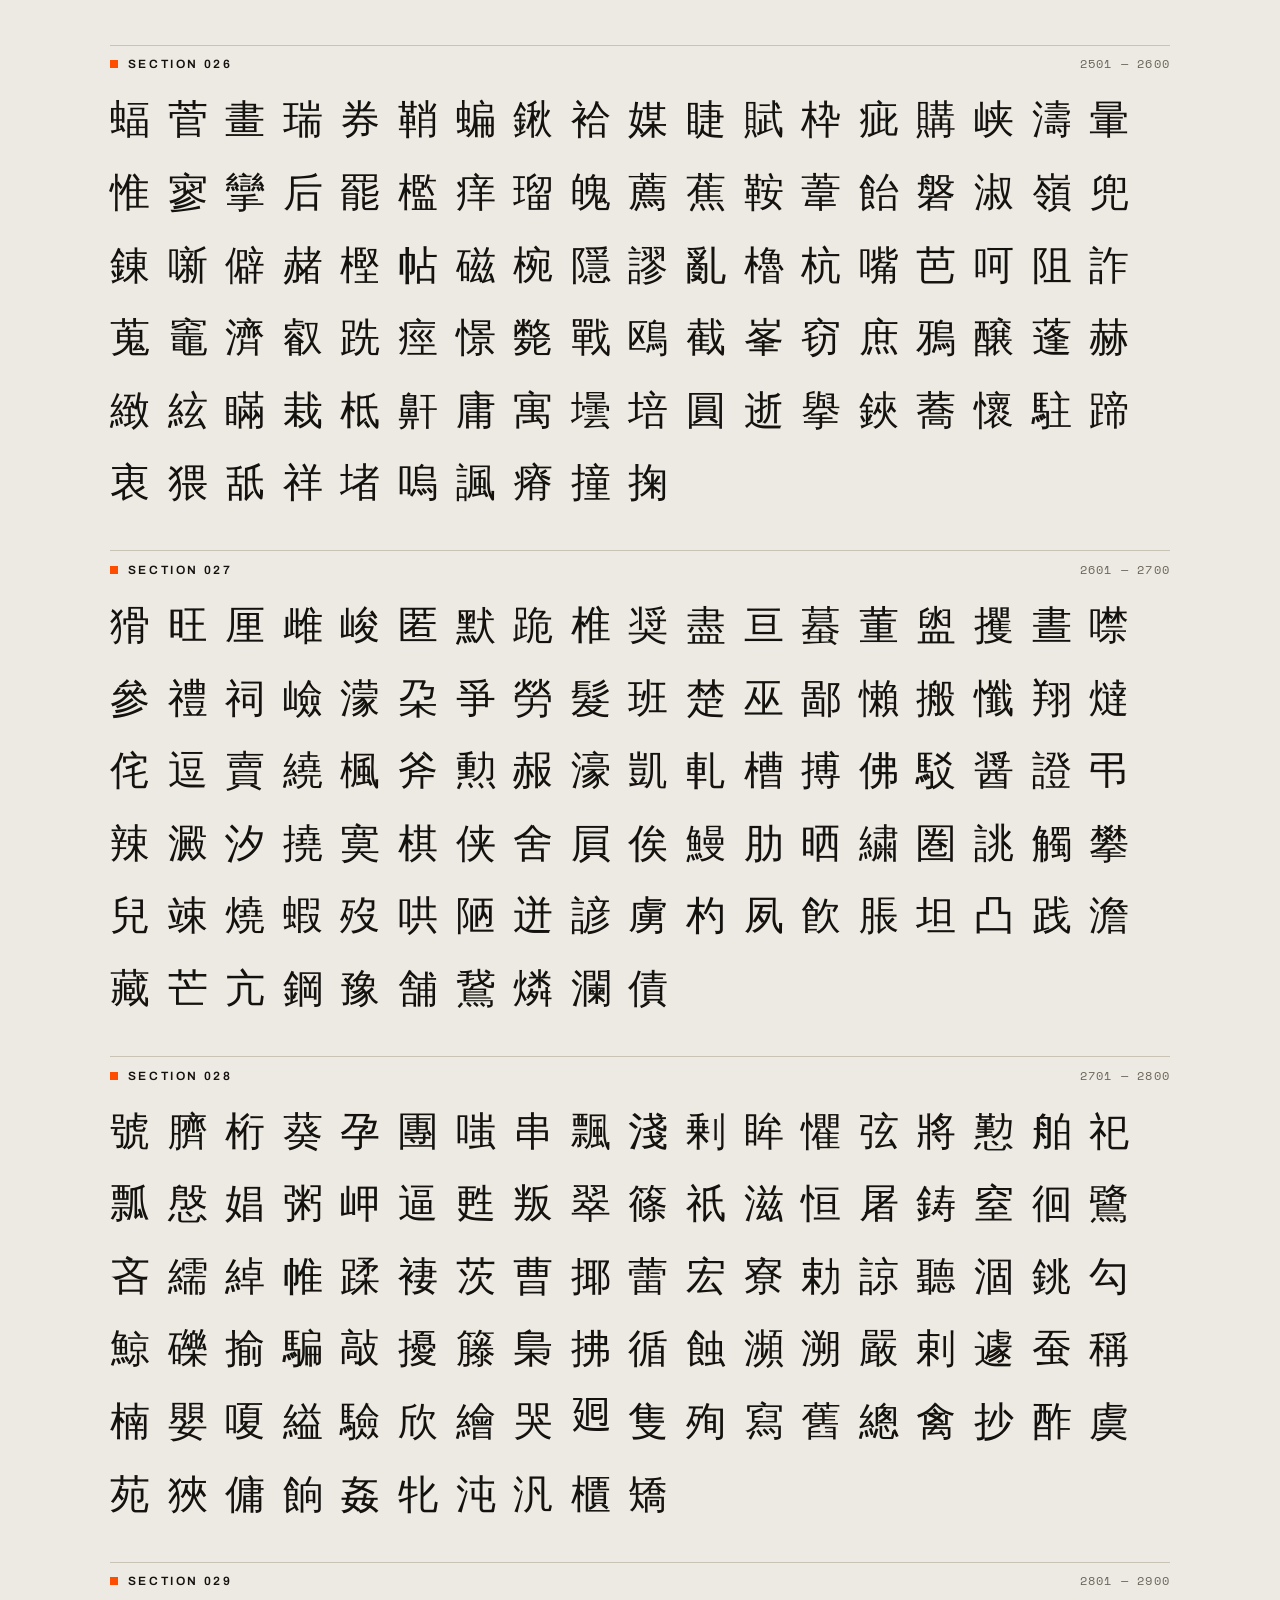
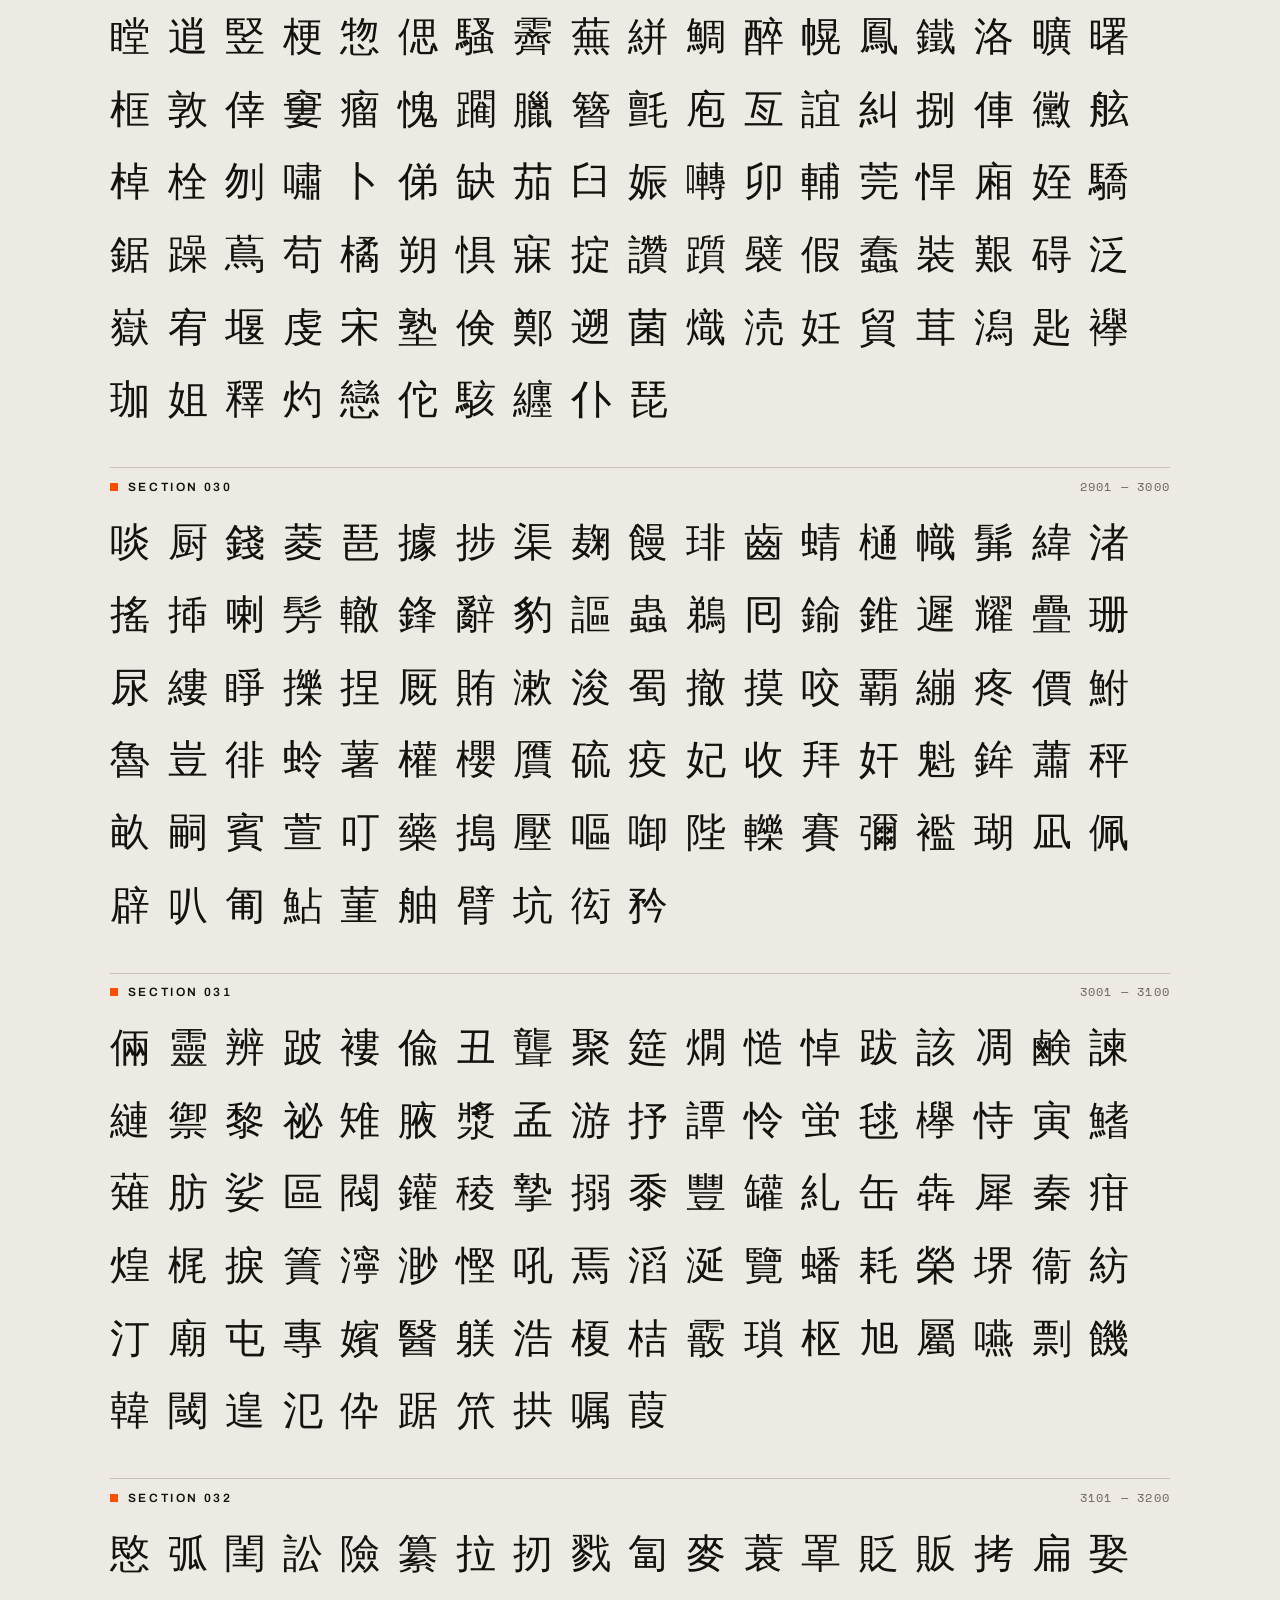
==== commit c883fcec: "style change" ====
--- a/index.html
+++ b/index.html
@@ -3,11 +3,31 @@
   <head>
     <meta charset="utf-8" />
     <meta name="viewport" content="width=device-width, initial-scale=1" />
-    <title>kanji · hello kanjis (・_・)ノ</title>
+    <meta name="color-scheme" content="light dark" />
+    <title>kanji · platqr (・_・)ノ</title>
+
+    <link rel="preconnect" href="https://fonts.googleapis.com" />
+    <link rel="preconnect" href="https://fonts.gstatic.com" crossorigin />
+    <link
+      href="https://fonts.googleapis.com/css2?family=Archivo:wght@400;500;600;700&family=Space+Mono:wght@400;700&display=swap"
+      rel="stylesheet"
+    />
     <link rel="stylesheet" href="./style.css" />
+
+    <!-- Must be inline and blocking: it stamps the theme before first paint,
+         so dark-theme visitors never see a flash of paper. -->
+    <script>
+      (function () {
+        var saved;
+        try { saved = localStorage.getItem('theme'); } catch (err) {}
+        document.documentElement.dataset.theme =
+          saved ||
+          (matchMedia('(prefers-color-scheme: dark)').matches ? 'dark' : 'light');
+      })();
+    </script>
   </head>
 
-  <body>
+  <body data-page="kanji">
     <main class="page">
       <nav class="nav" id="nav"></nav>
 
--- a/style.css
+++ b/style.css
@@ -0,0 +1,357 @@
+/* ============================================================================
+   platqr — visual identity
+   Ridge Racer Type 4 / Designers Republic: warm paper, near-black ink, one hot
+   accent, hairline rules, tracked-out uppercase, zero-padded codes.
+   ========================================================================= */
+
+:root {
+  --paper: #edeae3;
+  --panel: #e4e0d7;
+  --ink: #14120f;
+  --muted: #6b665c;
+  --rule: #c9c3b6;
+  --accent: #ff4d00;
+
+  --sans: Archivo, 'Helvetica Neue', Arial, 'Hiragino Sans',
+    'Hiragino Kaku Gothic ProN', 'Yu Gothic', 'Noto Sans CJK JP', Meiryo,
+    sans-serif;
+  --mono: 'Space Mono', ui-monospace, Menlo, Consolas, monospace;
+}
+
+/* Every token is defined on bare :root above, so the theme blocks below only
+   ever redefine values — nothing gets its only definition inside a query. */
+@media (prefers-color-scheme: dark) {
+  :root:not([data-theme='light']) {
+    --paper: #14120f;
+    --panel: #1e1b17;
+    --ink: #edeae3;
+    --muted: #8a8377;
+    --rule: #35302a;
+    --accent: #ff5e14;
+  }
+}
+
+:root[data-theme='dark'] {
+  --paper: #14120f;
+  --panel: #1e1b17;
+  --ink: #edeae3;
+  --muted: #8a8377;
+  --rule: #35302a;
+  --accent: #ff5e14;
+}
+
+/* Per-page accent, after the R4 team liveries. Used only on rules and markers,
+   never as text colour, so contrast never depends on it. */
+body[data-page='words1'] { --accent: #0b63ce; }
+body[data-page='words2'] { --accent: #a07800; }
+
+:root[data-theme='dark'] body[data-page='words1'] { --accent: #4d9bff; }
+:root[data-theme='dark'] body[data-page='words2'] { --accent: #e8b800; }
+
+@media (prefers-color-scheme: dark) {
+  :root:not([data-theme='light']) body[data-page='words1'] { --accent: #4d9bff; }
+  :root:not([data-theme='light']) body[data-page='words2'] { --accent: #e8b800; }
+}
+
+* {
+  box-sizing: border-box;
+}
+
+html {
+  -webkit-text-size-adjust: 100%;
+}
+
+body {
+  margin: 0;
+  background: var(--paper);
+  color: var(--ink);
+  font-family: var(--sans);
+  font-synthesis-weight: none;
+}
+
+.page {
+  max-width: 1140px;
+  margin: 0 auto;
+  padding: clamp(1rem, 4vw, 2.5rem);
+}
+
+hr {
+  border: 0;
+  border-top: 1px solid var(--rule);
+  margin: 1.5rem 0;
+}
+
+/* Header ------------------------------------------------------------------ */
+
+.nav {
+  display: flex;
+  flex-wrap: wrap;
+  align-items: flex-end;
+  gap: 0.75rem clamp(1rem, 4vw, 2.5rem);
+  padding-bottom: 0.75rem;
+  border-bottom: 2px solid var(--accent);
+}
+
+.brand {
+  display: flex;
+  align-items: baseline;
+  flex-wrap: wrap;
+  gap: 0.6rem;
+  margin-right: auto;
+}
+
+.brand h1 {
+  margin: 0;
+  font-size: clamp(1rem, 3.6vw, 1.375rem);
+  font-weight: 600;
+  letter-spacing: 0.18em;
+  text-transform: uppercase;
+}
+
+.brand-ja {
+  font-size: 0.8125rem;
+  letter-spacing: 0.2em;
+  color: var(--muted);
+}
+
+.brand-ver {
+  font-family: var(--mono);
+  font-size: 0.6875rem;
+  letter-spacing: 0.1em;
+  color: var(--muted);
+}
+
+.nav-links {
+  display: flex;
+  gap: clamp(0.9rem, 4vw, 2.25rem);
+  margin: 0;
+  padding: 0;
+  list-style: none;
+}
+
+.nav-links a {
+  display: flex;
+  flex-direction: column;
+  justify-content: flex-end;
+  gap: 0.1rem;
+  min-height: 44px; /* touch target */
+  color: var(--ink);
+  text-decoration: none;
+  border-bottom: 3px solid transparent;
+}
+
+.nav-lat {
+  font-size: 0.8125rem;
+  font-weight: 600;
+  letter-spacing: 0.16em;
+  text-transform: uppercase;
+}
+
+.nav-ja {
+  font-size: 0.6875rem;
+  letter-spacing: 0.12em;
+  color: var(--muted);
+}
+
+.nav-links a:hover {
+  border-bottom-color: var(--rule);
+}
+
+.nav-links a[aria-current='page'] {
+  border-bottom-color: var(--accent);
+}
+
+.nav-links a[aria-current='page'] .nav-lat::before {
+  content: '[';
+  margin-right: 0.4em;
+  color: var(--accent);
+}
+
+.nav-links a[aria-current='page'] .nav-lat::after {
+  content: ']';
+  margin-left: 0.4em;
+  color: var(--accent);
+}
+
+.theme {
+  min-height: 44px;
+  padding: 0.5rem 0.75rem;
+  font-family: var(--mono);
+  font-size: 0.6875rem;
+  letter-spacing: 0.12em;
+  text-transform: uppercase;
+  color: var(--muted);
+  background: none;
+  border: 1px solid var(--rule);
+  border-radius: 0;
+  cursor: pointer;
+}
+
+.theme:hover {
+  color: var(--ink);
+  border-color: var(--accent);
+}
+
+/* Filter ------------------------------------------------------------------ */
+
+.search {
+  display: flex;
+  flex-wrap: wrap;
+  align-items: center;
+  gap: 0.75rem;
+  margin: 1.75rem 0;
+}
+
+.search label {
+  font-size: 0.75rem;
+  font-weight: 600;
+  letter-spacing: 0.22em;
+  text-transform: uppercase;
+  color: var(--muted);
+}
+
+.search label::after {
+  content: ' ▸';
+  color: var(--accent);
+}
+
+/* Stays at 1rem/16px: anything smaller makes iOS Safari zoom on focus. */
+.search input {
+  flex: 1 1 12rem;
+  min-width: 0;
+  padding: 0.65rem 0.8rem;
+  font-family: var(--sans);
+  font-size: 1rem;
+  letter-spacing: 0.02em;
+  color: var(--ink);
+  background: var(--panel);
+  border: 1px solid var(--rule);
+  border-radius: 0;
+}
+
+.search input:focus {
+  outline: 2px solid var(--accent);
+  outline-offset: 1px;
+}
+
+.count {
+  font-family: var(--mono);
+  font-size: 0.8125rem;
+  letter-spacing: 0.08em;
+  color: var(--muted);
+  white-space: nowrap;
+}
+
+/* On narrow screens the input takes a line of its own, so pair the label and
+   the count on the line above it rather than leaving the count stranded. */
+@media (max-width: 640px) {
+  .search {
+    gap: 0.5rem 0.75rem;
+  }
+
+  .search label {
+    order: 1;
+  }
+
+  .count {
+    order: 2;
+    margin-left: auto;
+  }
+
+  .search input {
+    order: 3;
+    flex: 1 0 100%;
+  }
+}
+
+/* Lists ------------------------------------------------------------------- */
+
+.grid-head {
+  display: flex;
+  align-items: baseline;
+  justify-content: space-between;
+  gap: 1rem;
+  margin: 2.5rem 0 0;
+  padding-top: 0.6rem;
+  border-top: 1px solid var(--rule);
+}
+
+.sec {
+  font-size: 0.75rem;
+  font-weight: 600;
+  letter-spacing: 0.22em;
+  text-transform: uppercase;
+}
+
+.sec::before {
+  content: '';
+  display: inline-block;
+  width: 0.5rem;
+  height: 0.5rem;
+  margin-right: 0.6rem;
+  background: var(--accent);
+}
+
+.range {
+  font-family: var(--mono);
+  font-size: 0.75rem;
+  letter-spacing: 0.1em;
+  color: var(--muted);
+}
+
+.grid {
+  display: flex;
+  flex-wrap: wrap;
+  gap: clamp(0.5rem, 2.5vw, 1.1rem);
+  margin: 1.25rem 0 0;
+  font-size: clamp(1.75rem, 6vw, 2.5rem);
+}
+
+.grid p {
+  margin: 0;
+}
+
+/* content-visibility lets the browser skip layout for offscreen rows, which is
+   what keeps a 15,000-entry list responsive. The intrinsic size stops the
+   scrollbar from jittering as rows are skipped. */
+.row {
+  display: flex;
+  align-items: baseline;
+  gap: clamp(0.75rem, 3vw, 1.5rem);
+  margin: 0;
+  padding: 0.45rem 0;
+  border-bottom: 1px solid var(--rule);
+  content-visibility: auto;
+  contain-intrinsic-size: auto 3rem;
+}
+
+.rank {
+  flex: 0 0 auto;
+  font-family: var(--mono);
+  font-size: 0.8125rem;
+  letter-spacing: 0.05em;
+  color: var(--muted);
+}
+
+.word {
+  font-size: clamp(1.125rem, 4vw, 1.5rem);
+}
+
+/* Lyrics ------------------------------------------------------------------ */
+
+.lyrics {
+  max-width: 46rem;
+  font-size: clamp(1rem, 3.4vw, 1.25rem);
+}
+
+.lyrics h1 {
+  margin: 0 0 1.5rem;
+  font-size: clamp(1.5rem, 5vw, 2.25rem);
+  font-weight: 600;
+  letter-spacing: 0.08em;
+  text-transform: uppercase;
+}
+
+.lyrics p {
+  margin: 0 0 0.5rem;
+}
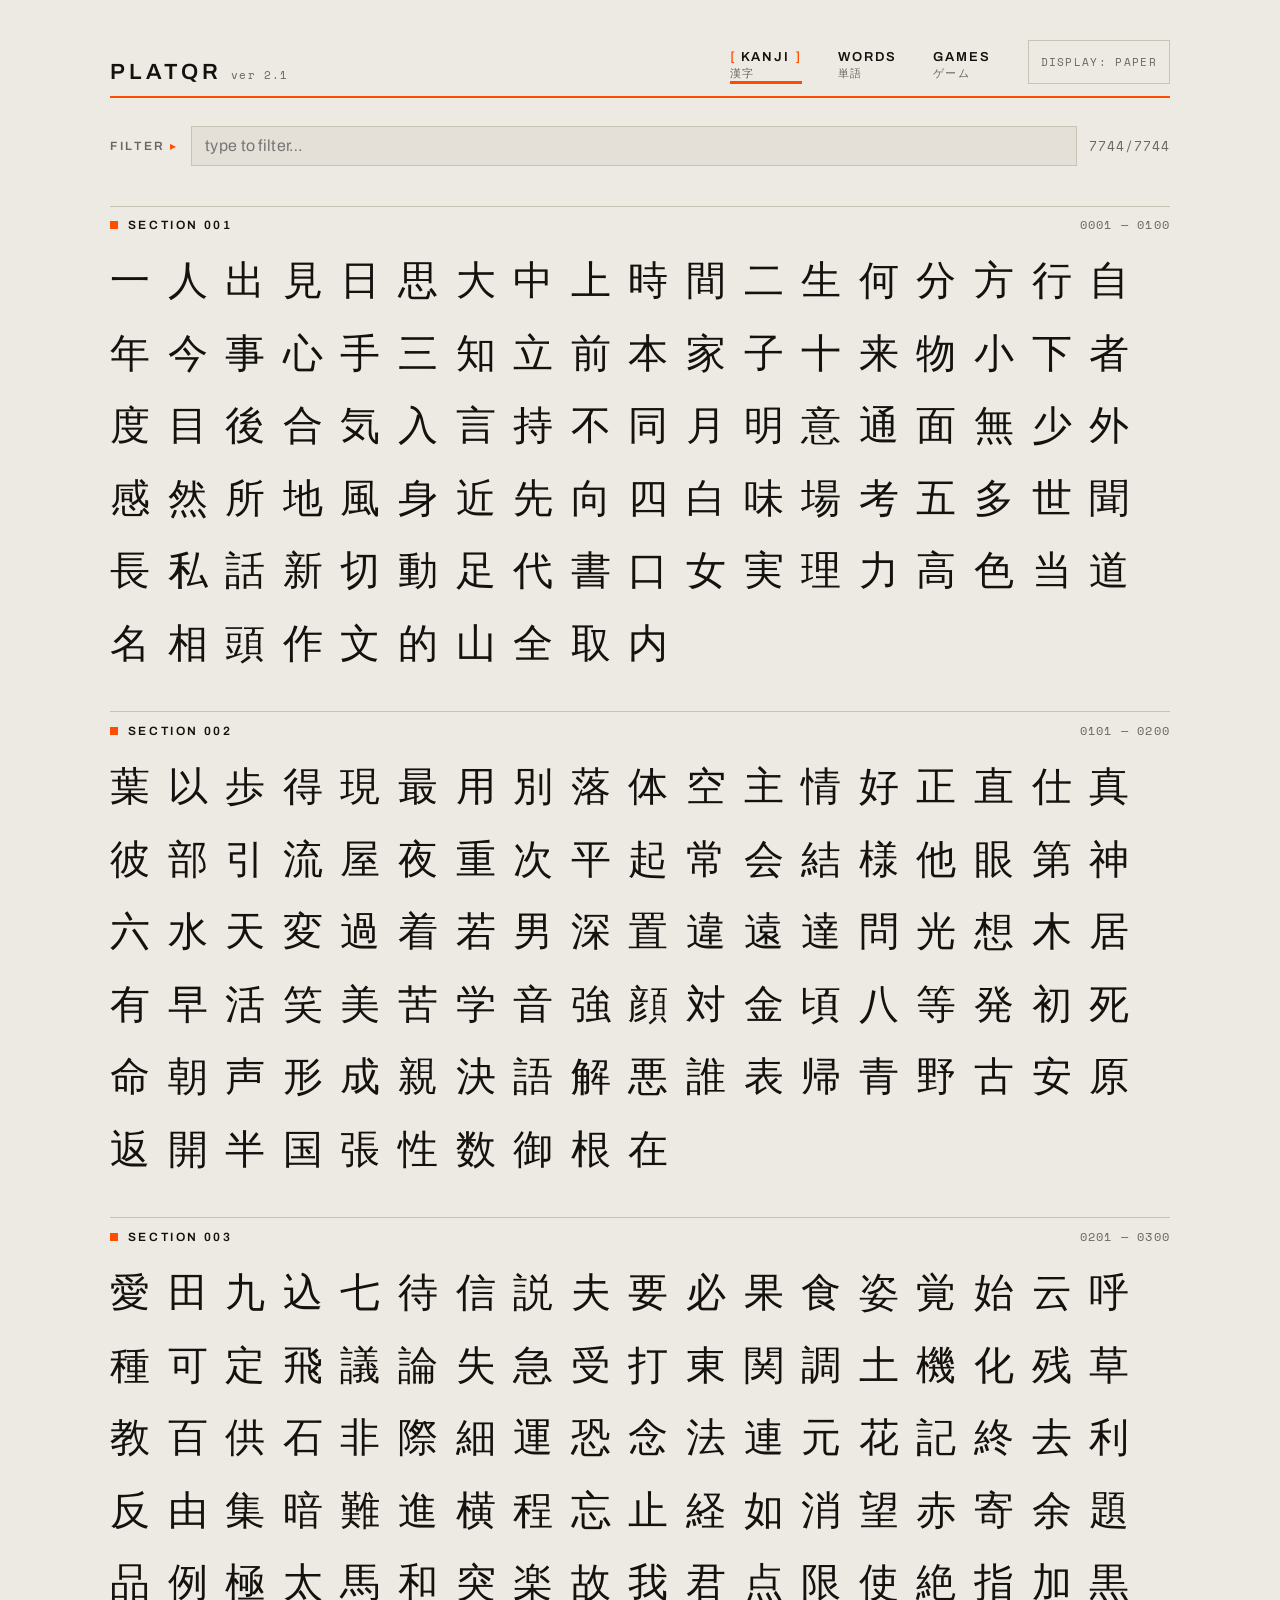
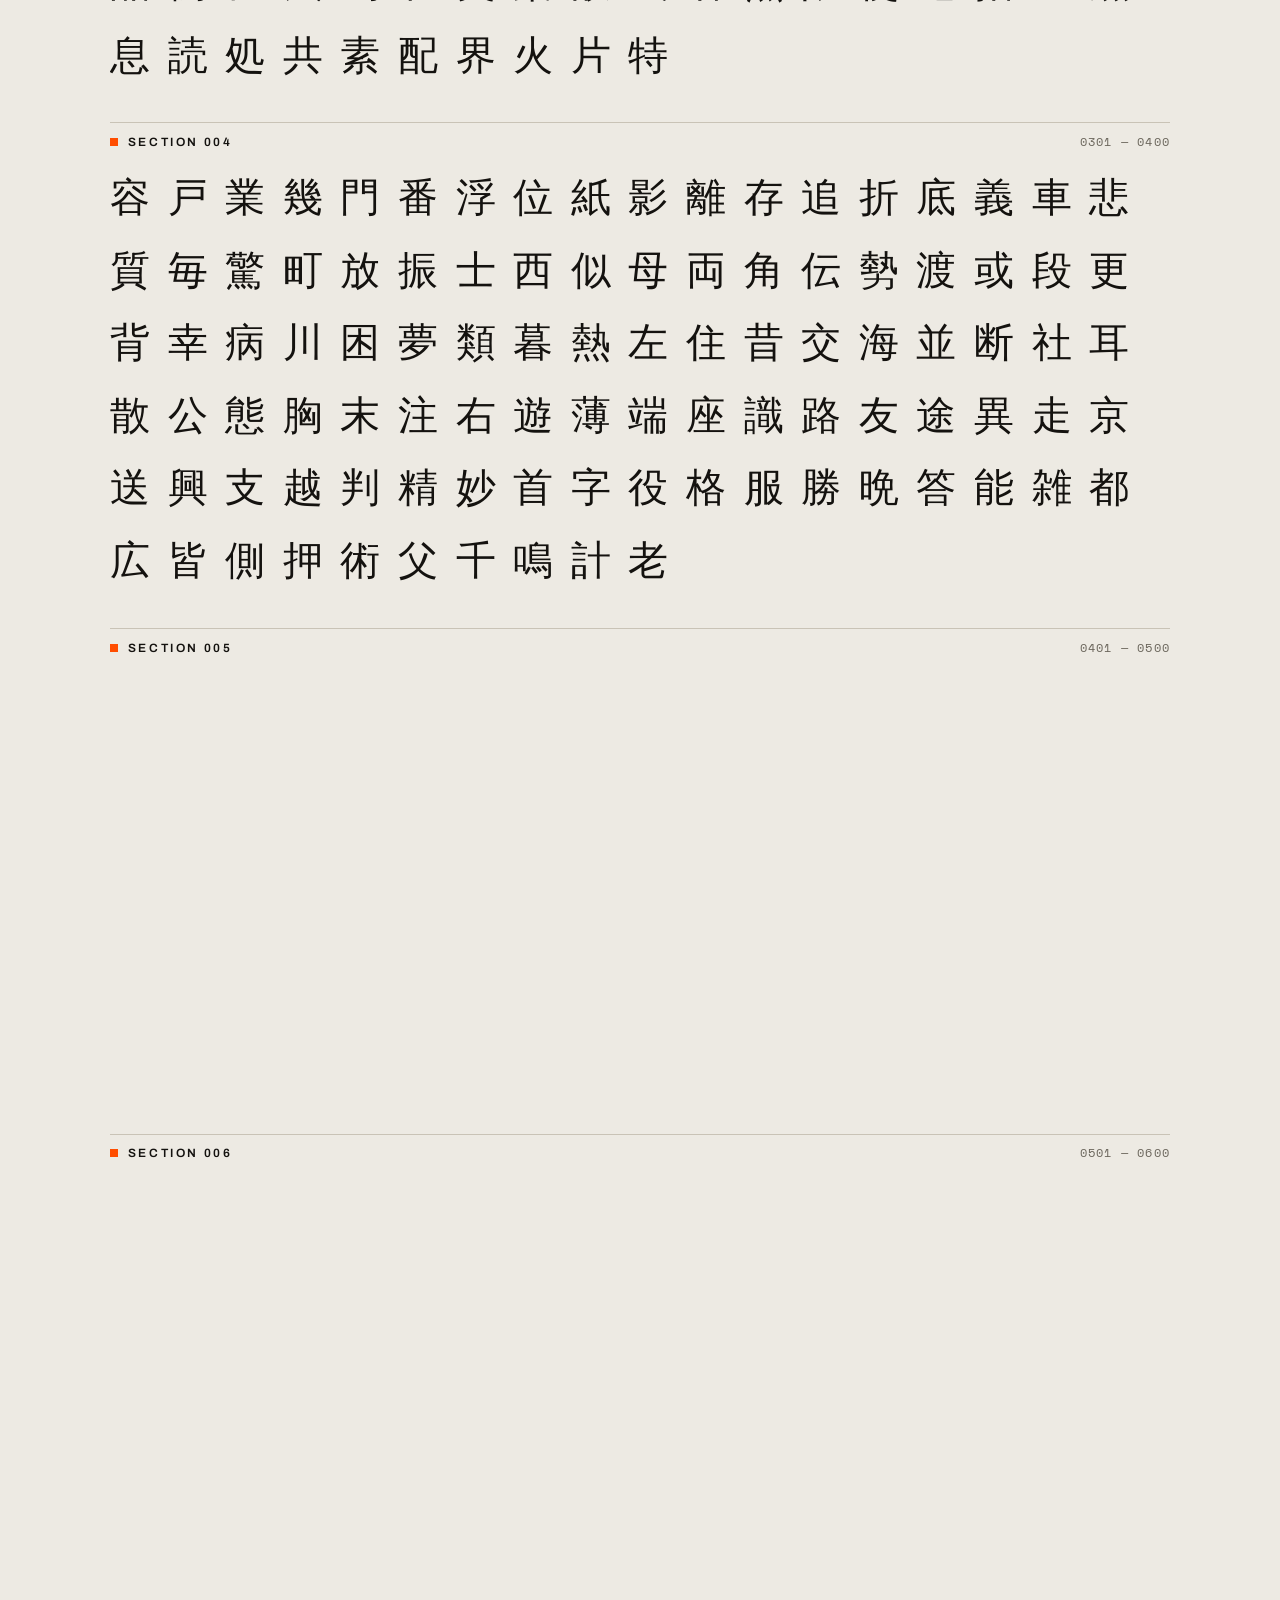
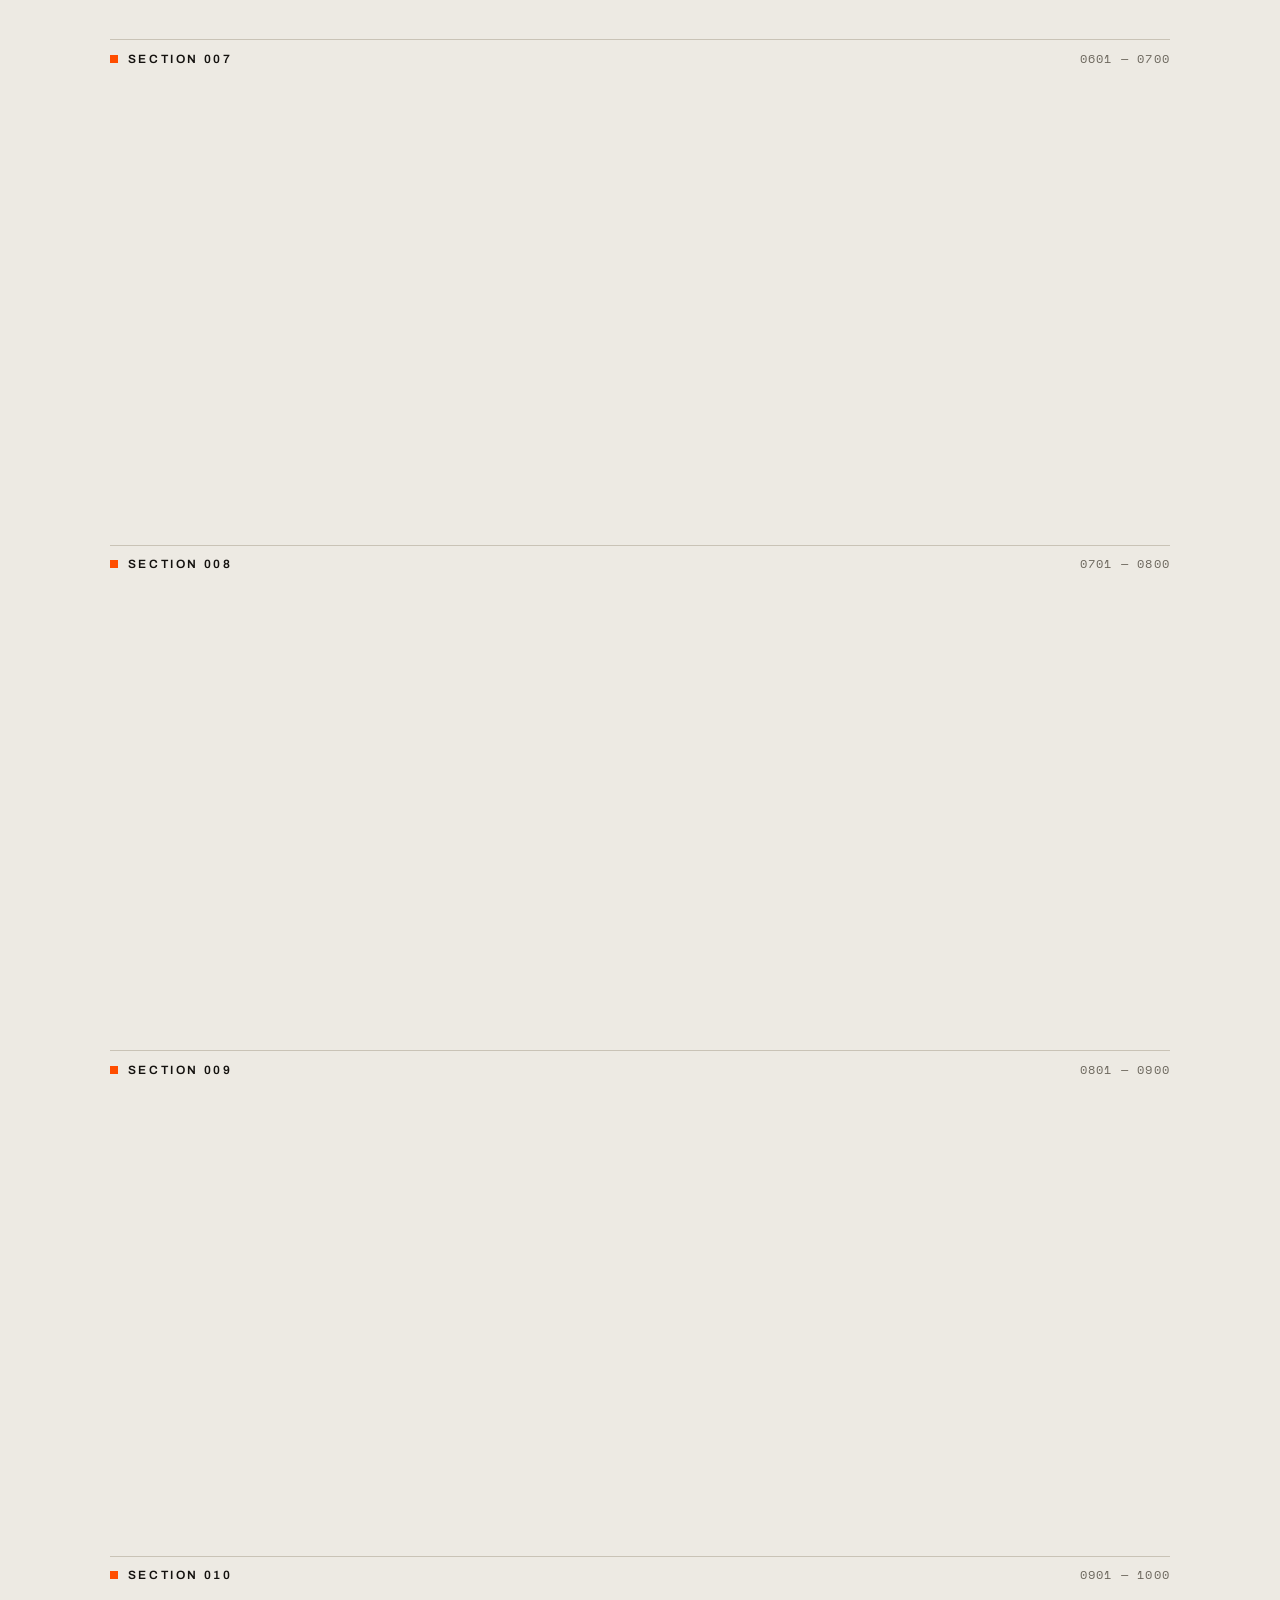
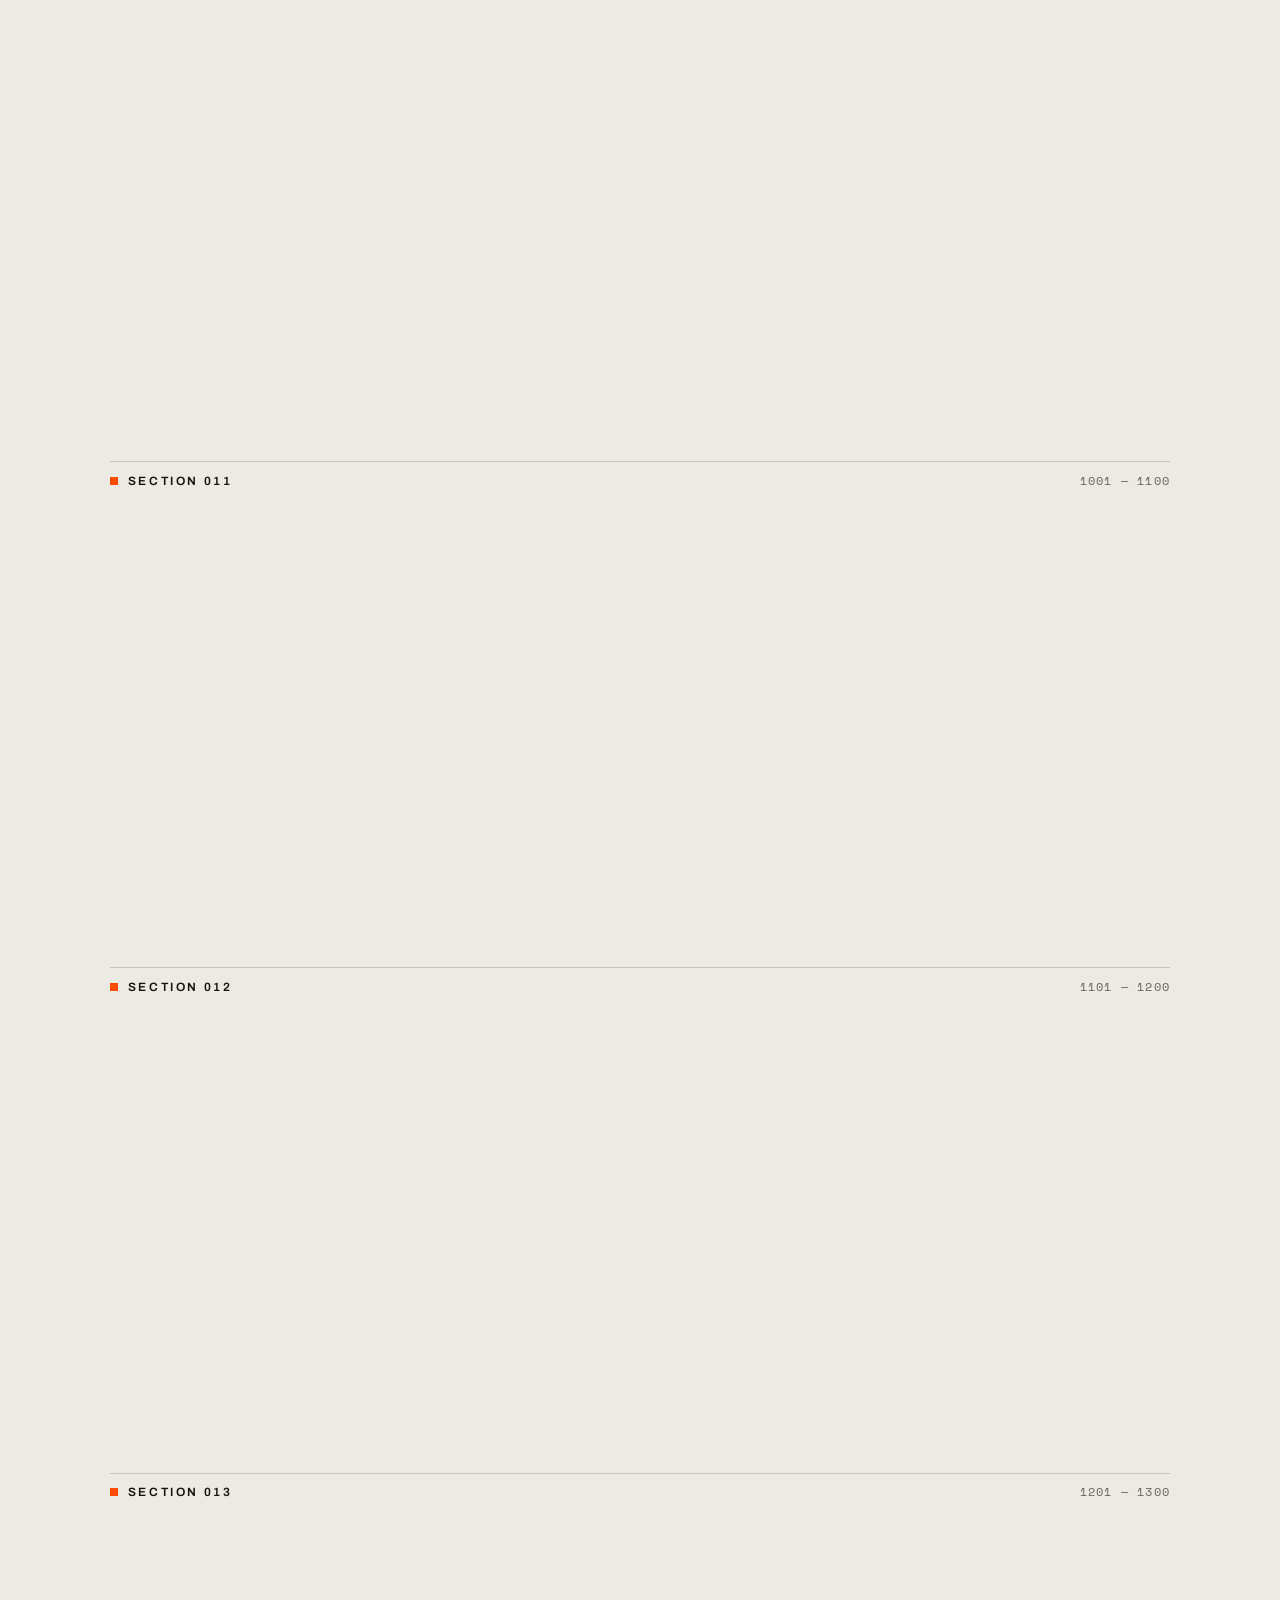
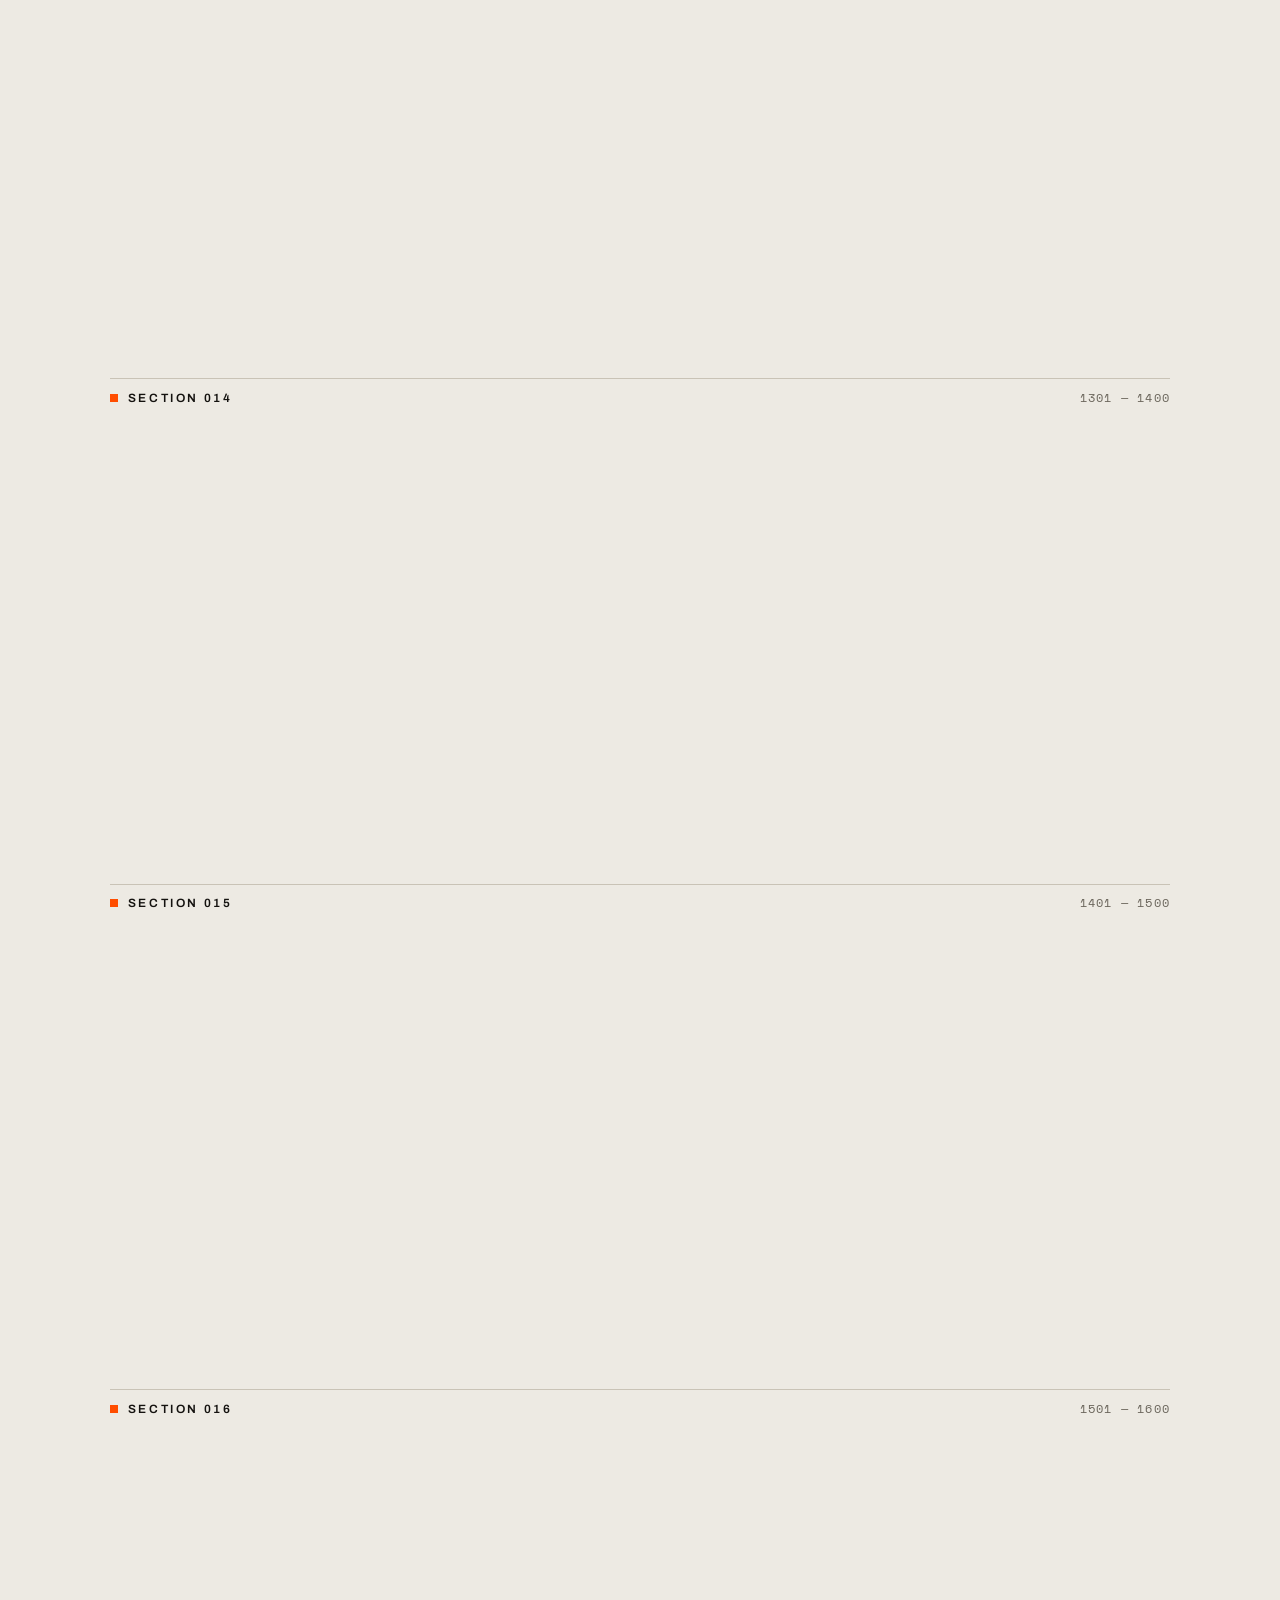
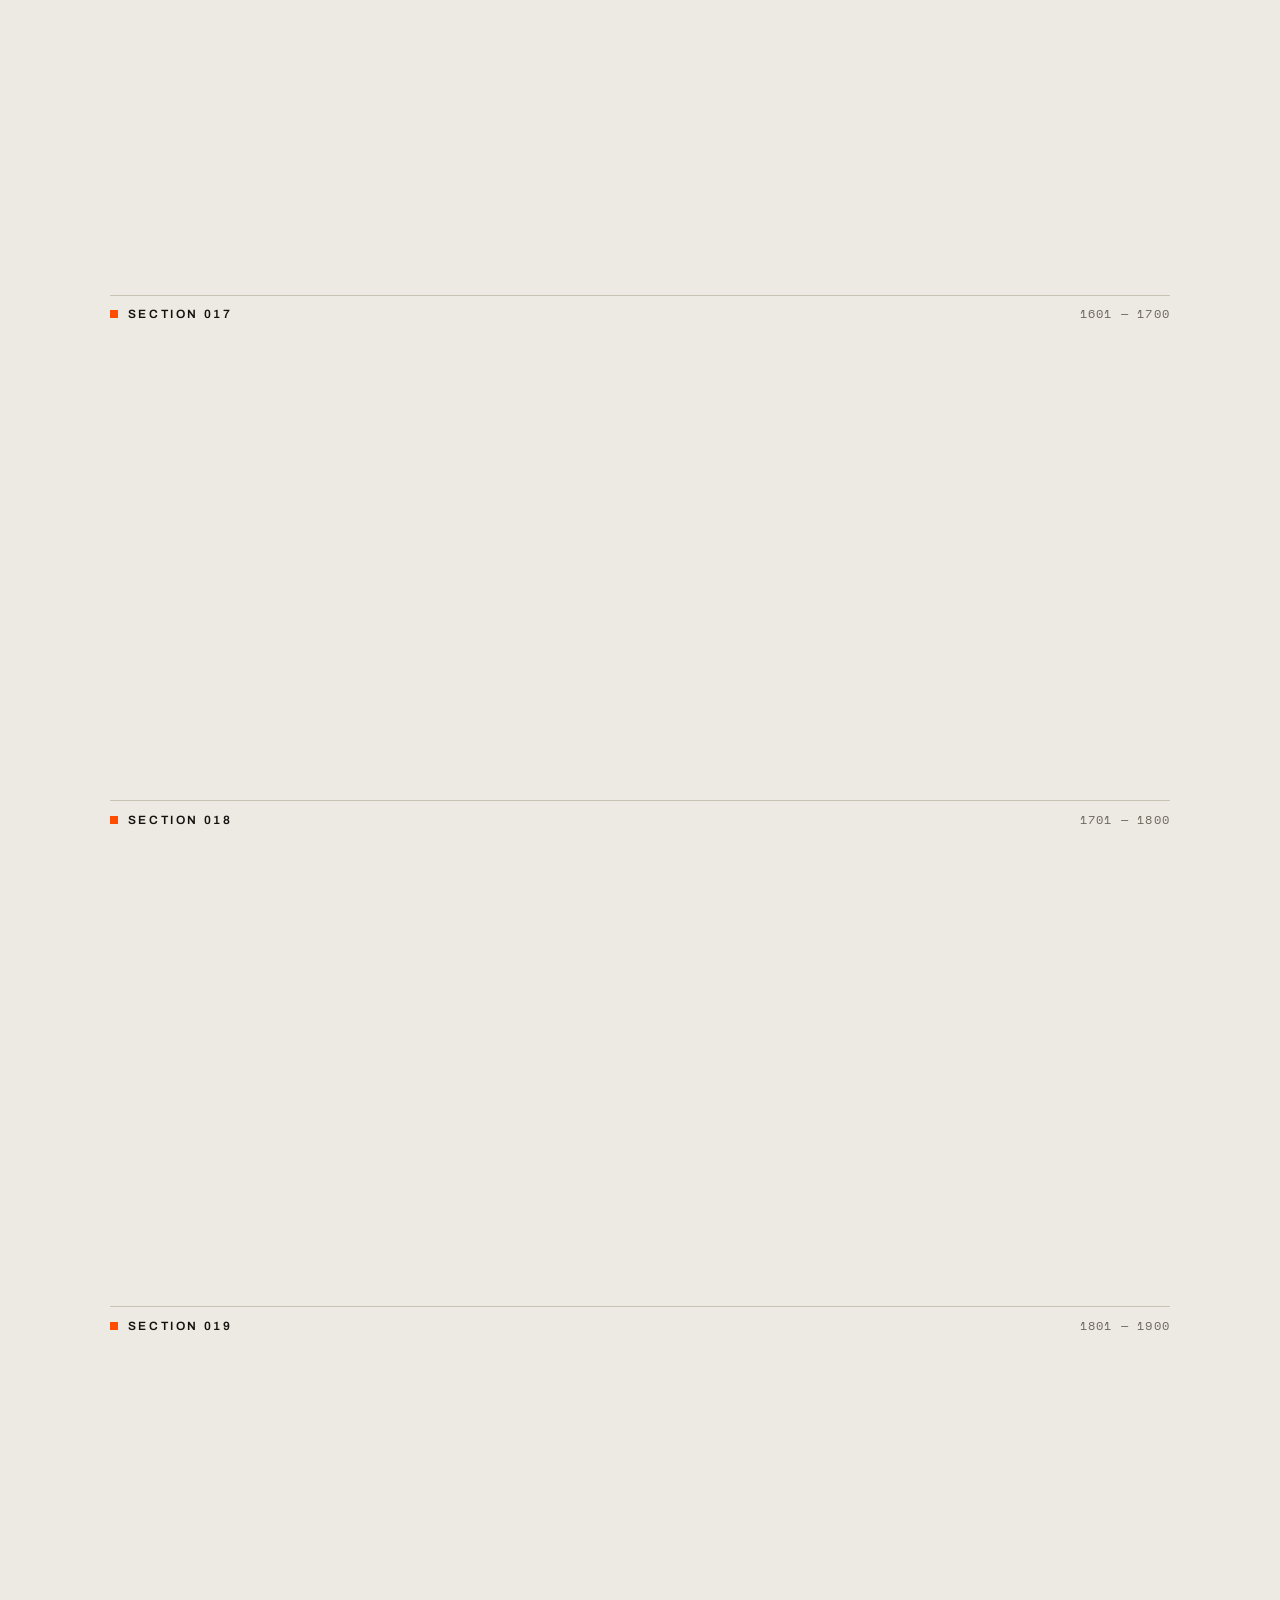
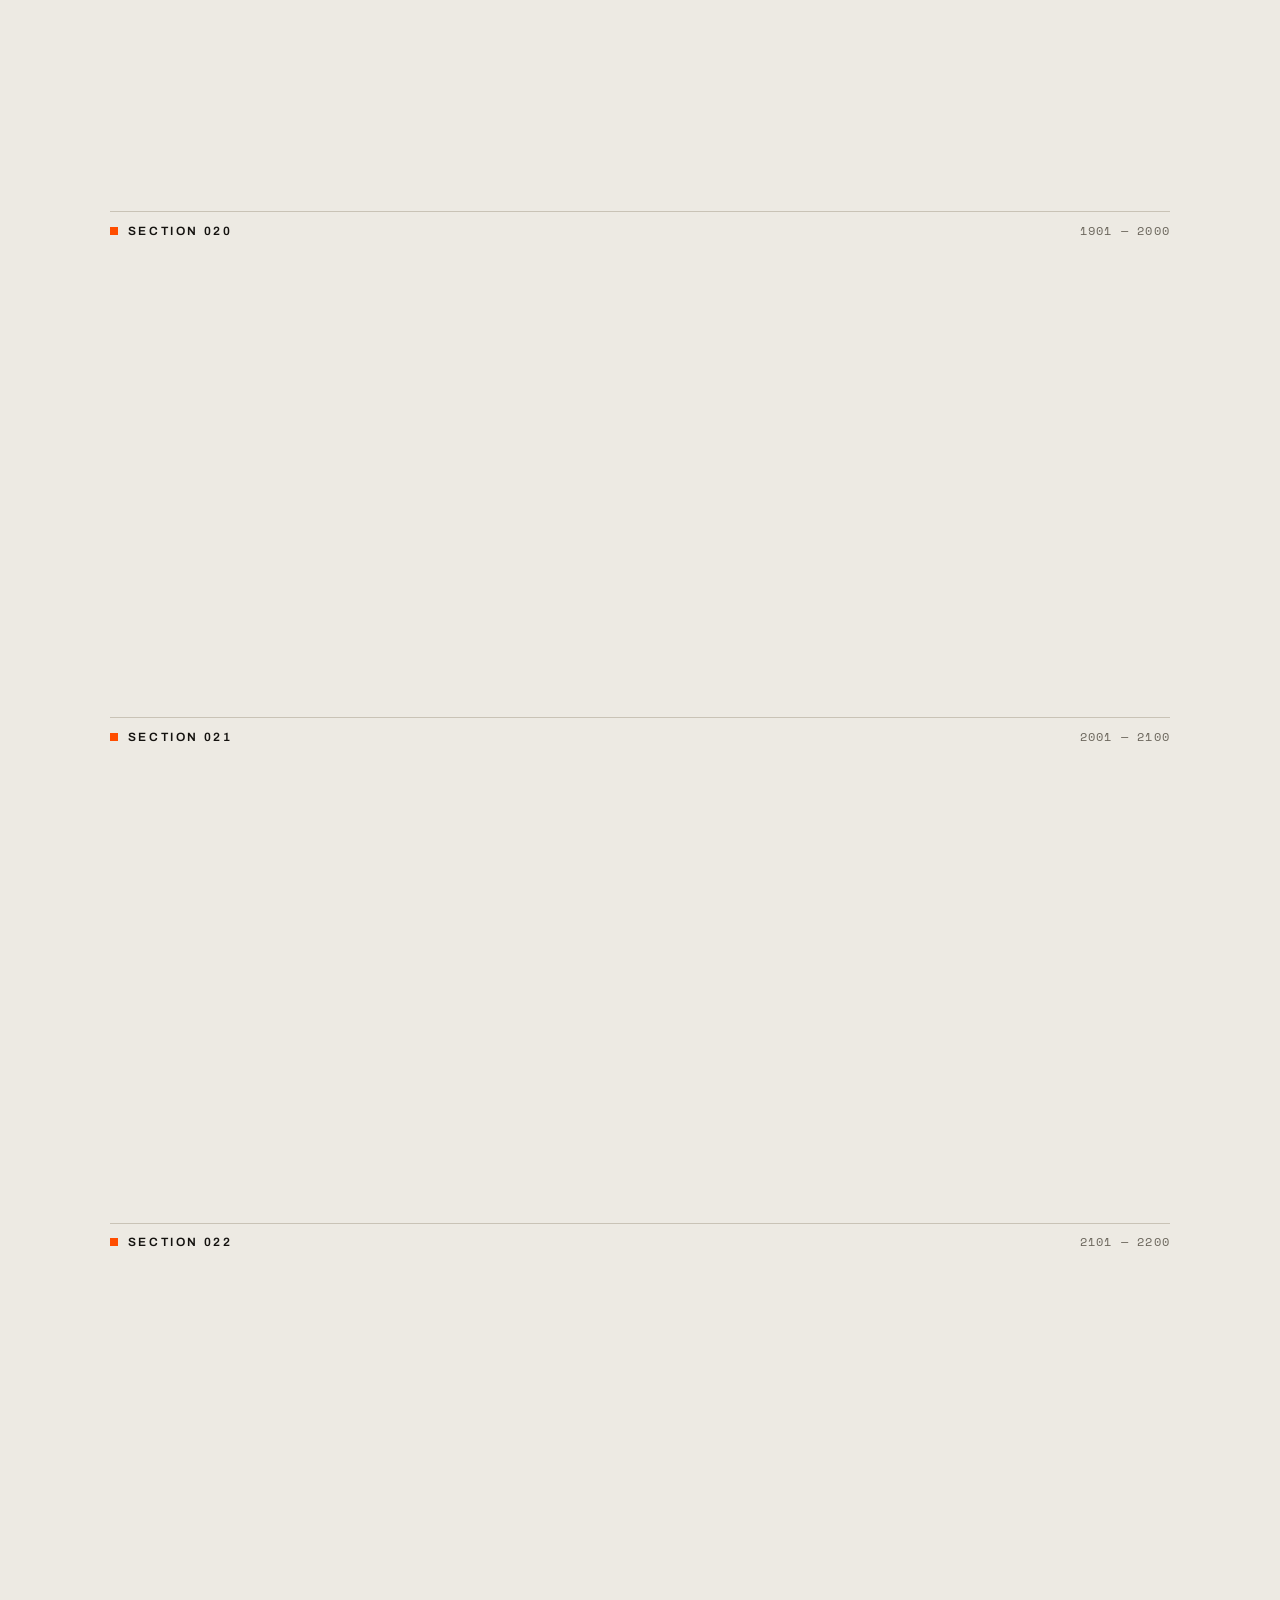
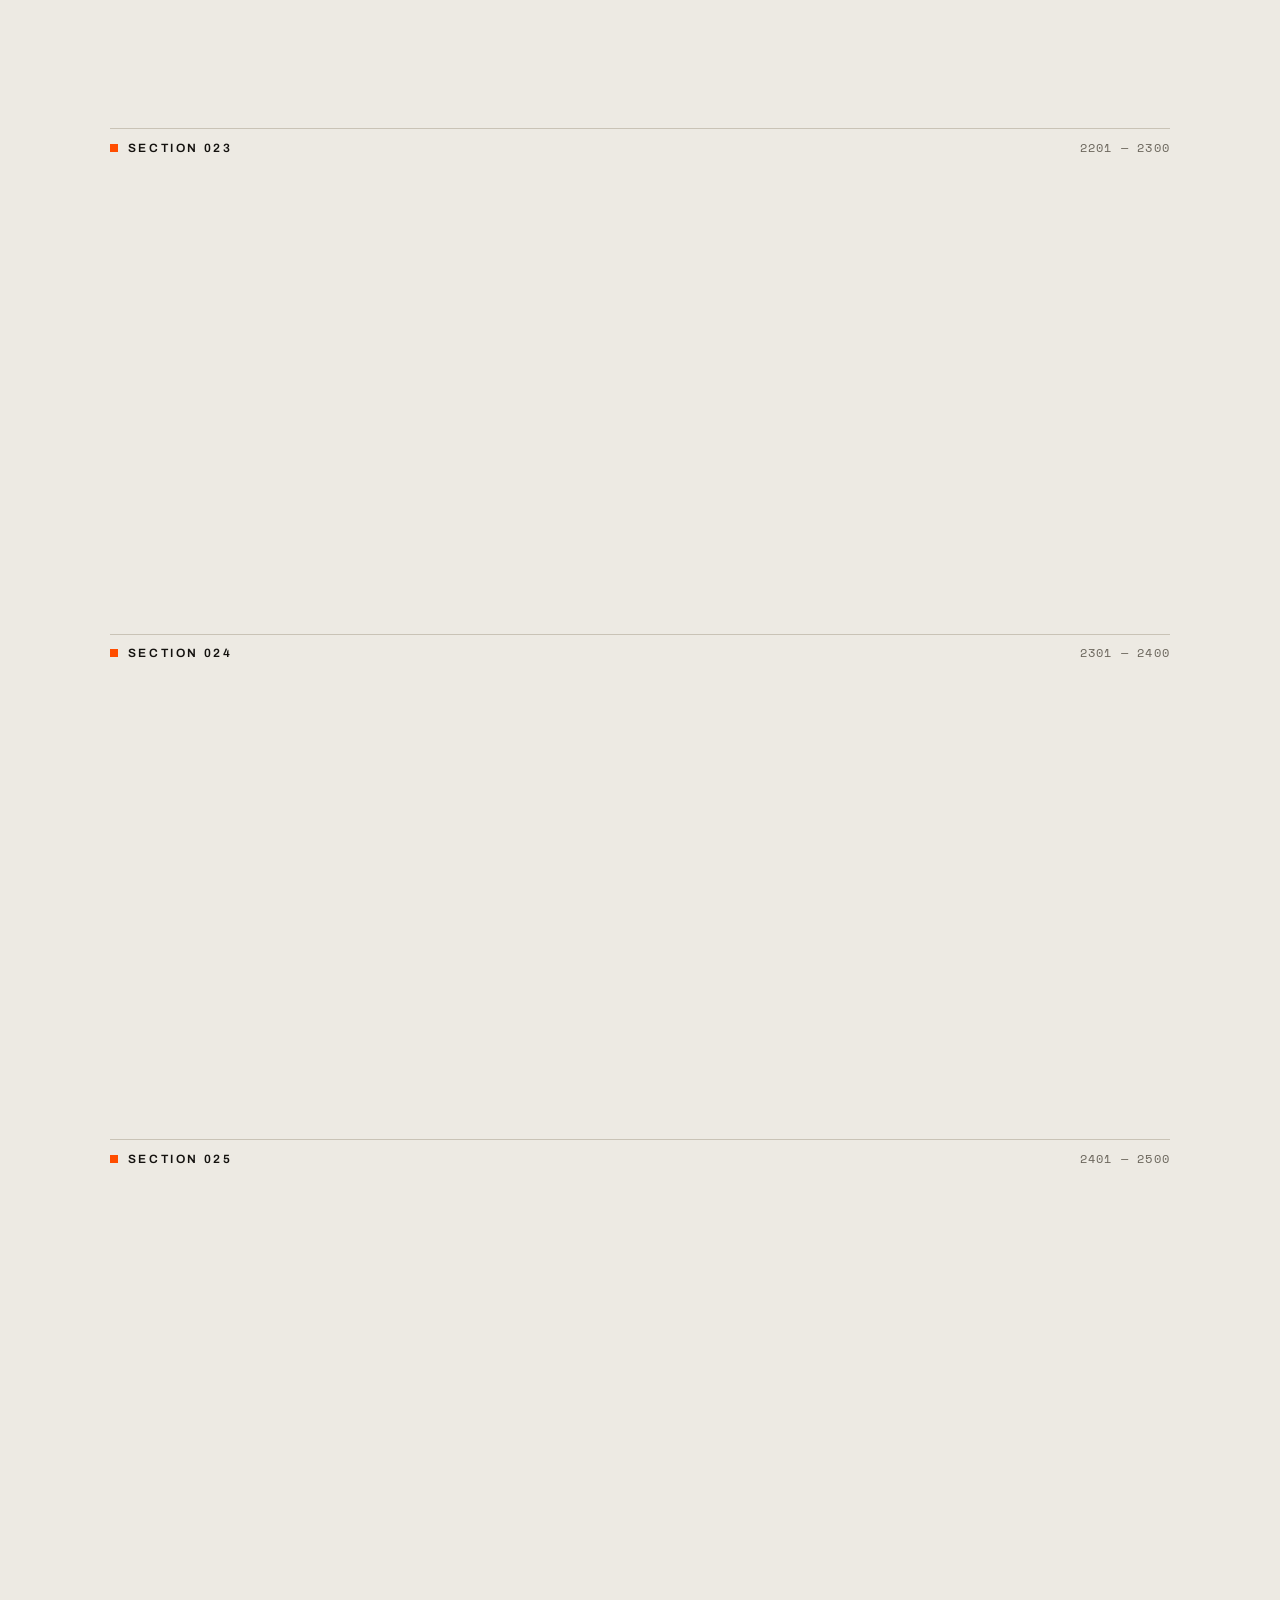
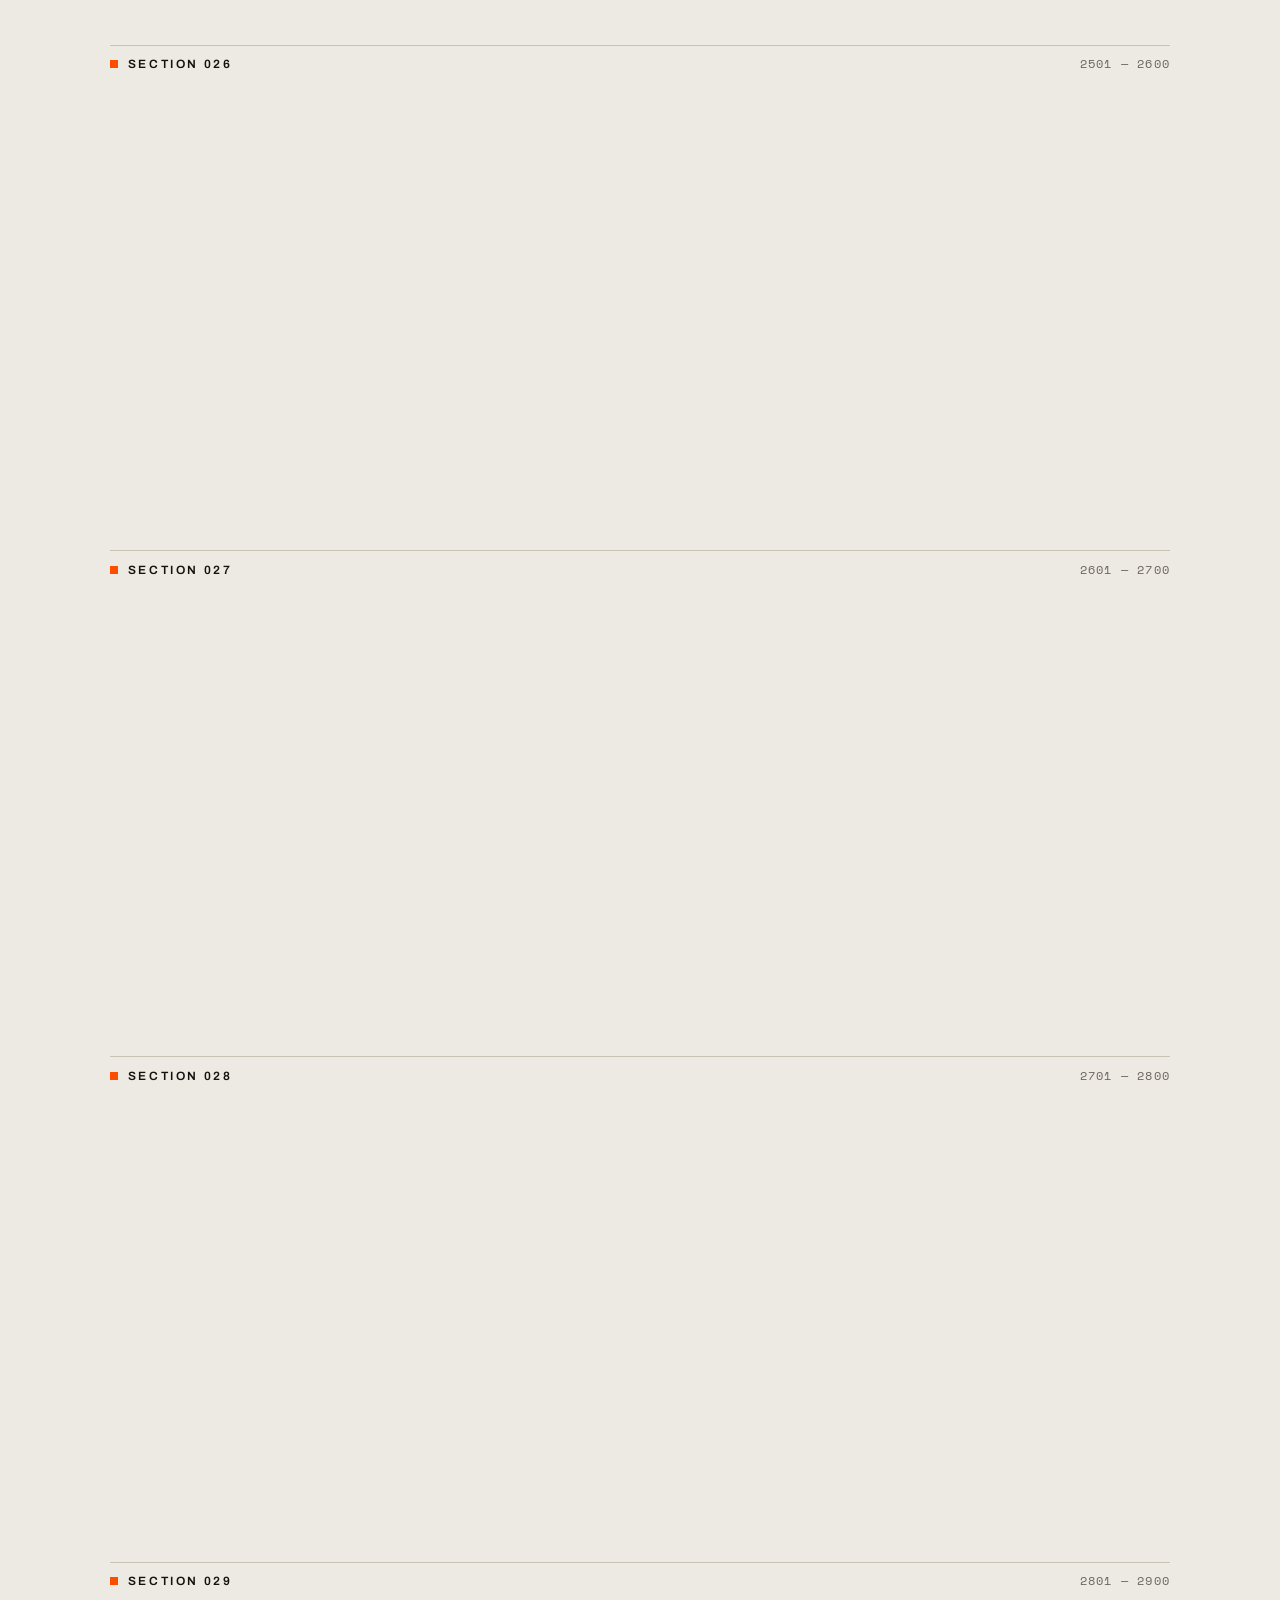
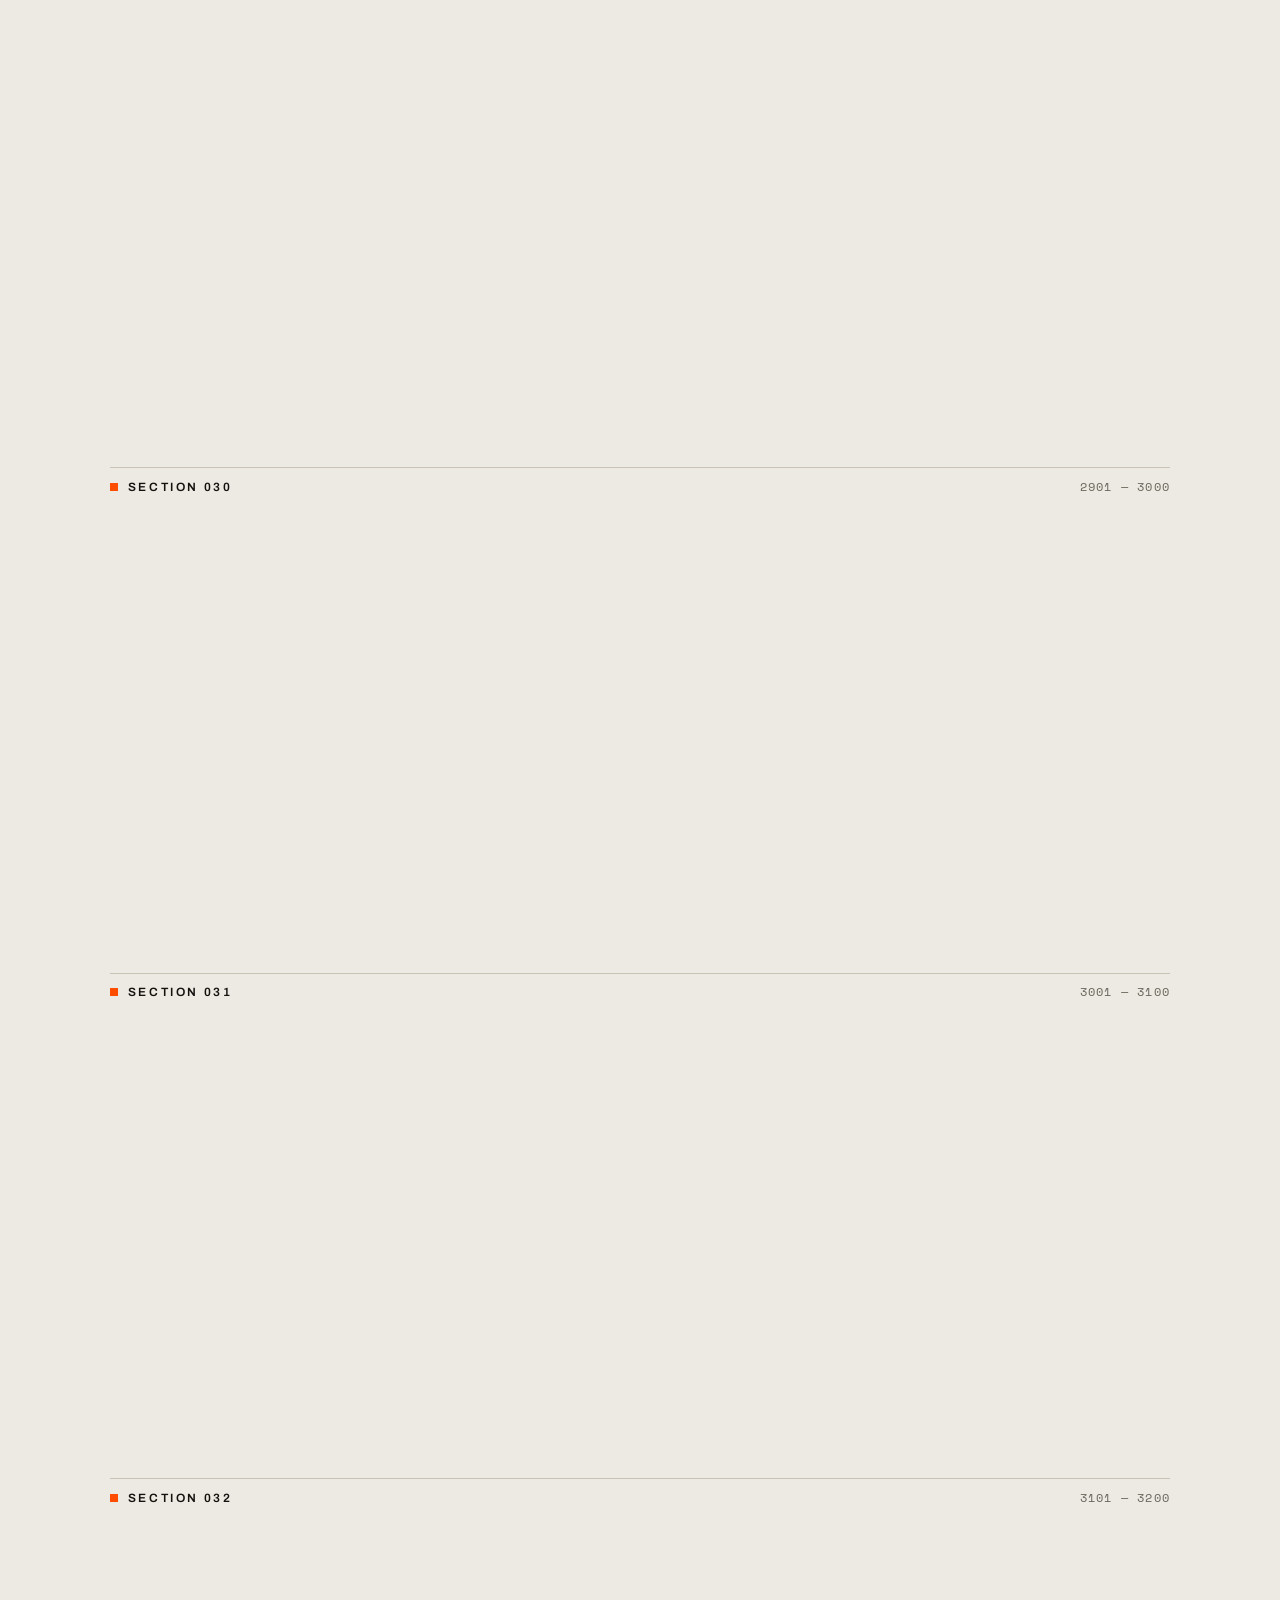
==== commit d36fc3c7: "added games" ====
--- a/index.html
+++ b/index.html
@@ -14,8 +14,6 @@
     />
     <link rel="stylesheet" href="./style.css" />
 
-    <!-- Must be inline and blocking: it stamps the theme before first paint,
-         so dark-theme visitors never see a flash of paper. -->
     <script>
       (function () {
         var saved;
--- a/style.css
+++ b/style.css
@@ -1,9 +1,3 @@
-/* ============================================================================
-   platqr — visual identity
-   Ridge Racer Type 4 / Designers Republic: warm paper, near-black ink, one hot
-   accent, hairline rules, tracked-out uppercase, zero-padded codes.
-   ========================================================================= */
-
 :root {
   --paper: #edeae3;
   --panel: #e4e0d7;
@@ -18,8 +12,6 @@
   --mono: 'Space Mono', ui-monospace, Menlo, Consolas, monospace;
 }
 
-/* Every token is defined on bare :root above, so the theme blocks below only
-   ever redefine values — nothing gets its only definition inside a query. */
 @media (prefers-color-scheme: dark) {
   :root:not([data-theme='light']) {
     --paper: #14120f;
@@ -40,21 +32,26 @@
   --accent: #ff5e14;
 }
 
-/* Per-page accent, after the R4 team liveries. Used only on rules and markers,
-   never as text colour, so contrast never depends on it. */
-body[data-page='words1'] { --accent: #0b63ce; }
-body[data-page='words2'] { --accent: #a07800; }
-
-:root[data-theme='dark'] body[data-page='words1'] { --accent: #4d9bff; }
-:root[data-theme='dark'] body[data-page='words2'] { --accent: #e8b800; }
+body[data-page='words'] { --accent: #0b63ce; }
+body[data-page='words'][data-list='2'] { --accent: #a07800; }
+body[data-page='games'] { --accent: #6b3fa0; }
+
+:root[data-theme='dark'] body[data-page='words'] { --accent: #4d9bff; }
+:root[data-theme='dark'] body[data-page='words'][data-list='2'] { --accent: #e8b800; }
+:root[data-theme='dark'] body[data-page='games'] { --accent: #a98bff; }
 
 @media (prefers-color-scheme: dark) {
-  :root:not([data-theme='light']) body[data-page='words1'] { --accent: #4d9bff; }
-  :root:not([data-theme='light']) body[data-page='words2'] { --accent: #e8b800; }
+  :root:not([data-theme='light']) body[data-page='words'] { --accent: #4d9bff; }
+  :root:not([data-theme='light']) body[data-page='words'][data-list='2'] { --accent: #e8b800; }
+  :root:not([data-theme='light']) body[data-page='games'] { --accent: #a98bff; }
 }
 
 * {
   box-sizing: border-box;
+}
+
+[hidden] {
+  display: none !important;
 }
 
 html {
@@ -81,8 +78,6 @@
   margin: 1.5rem 0;
 }
 
-/* Header ------------------------------------------------------------------ */
-
 .nav {
   display: flex;
   flex-wrap: wrap;
@@ -108,17 +103,40 @@
   text-transform: uppercase;
 }
 
-.brand-ja {
-  font-size: 0.8125rem;
-  letter-spacing: 0.2em;
-  color: var(--muted);
-}
-
 .brand-ver {
   font-family: var(--mono);
   font-size: 0.6875rem;
   letter-spacing: 0.1em;
   color: var(--muted);
+}
+
+.nav-menu {
+  display: flex;
+  align-items: flex-end;
+  gap: clamp(0.9rem, 4vw, 2.25rem);
+}
+
+.nav-toggle {
+  display: none;
+  min-height: 44px;
+  padding: 0.5rem 0.75rem;
+  font-family: var(--mono);
+  font-size: 0.6875rem;
+  letter-spacing: 0.12em;
+  text-transform: uppercase;
+  color: var(--ink);
+  background: none;
+  border: 1px solid var(--accent);
+  border-radius: 0;
+  cursor: pointer;
+}
+
+.nav-toggle::after {
+  content: ' ▾';
+}
+
+.nav[data-open] .nav-toggle::after {
+  content: ' ▴';
 }
 
 .nav-links {
@@ -134,7 +152,7 @@
   flex-direction: column;
   justify-content: flex-end;
   gap: 0.1rem;
-  min-height: 44px; /* touch target */
+  min-height: 44px;
   color: var(--ink);
   text-decoration: none;
   border-bottom: 3px solid transparent;
@@ -192,7 +210,50 @@
   border-color: var(--accent);
 }
 
-/* Filter ------------------------------------------------------------------ */
+@media (max-width: 640px) {
+  .nav-toggle {
+    display: block;
+  }
+
+  .nav-menu {
+    display: none;
+    flex-direction: column;
+    align-items: flex-start;
+    gap: 0.25rem;
+    width: 100%;
+    padding-top: 0.75rem;
+  }
+
+  .nav[data-open] .nav-menu {
+    display: flex;
+  }
+
+  .nav-links {
+    flex-direction: column;
+    gap: 0.25rem;
+    width: 100%;
+  }
+
+  .nav-links a {
+    flex-direction: row;
+    align-items: baseline;
+    justify-content: space-between;
+    gap: 0.6rem;
+    width: 100%;
+    padding: 0.35rem 0;
+    border-bottom-width: 1px;
+    border-bottom-color: var(--rule);
+  }
+
+  .nav-links a[aria-current='page'] {
+    border-bottom-width: 3px;
+    border-bottom-color: var(--accent);
+  }
+
+  .theme {
+    margin-top: 0.5rem;
+  }
+}
 
 .search {
   display: flex;
@@ -215,7 +276,6 @@
   color: var(--accent);
 }
 
-/* Stays at 1rem/16px: anything smaller makes iOS Safari zoom on focus. */
 .search input {
   flex: 1 1 12rem;
   min-width: 0;
@@ -242,8 +302,6 @@
   white-space: nowrap;
 }
 
-/* On narrow screens the input takes a line of its own, so pair the label and
-   the count on the line above it rather than leaving the count stranded. */
 @media (max-width: 640px) {
   .search {
     gap: 0.5rem 0.75rem;
@@ -263,8 +321,6 @@
     flex: 1 0 100%;
   }
 }
-
-/* Lists ------------------------------------------------------------------- */
 
 .grid-head {
   display: flex;
@@ -305,15 +361,131 @@
   gap: clamp(0.5rem, 2.5vw, 1.1rem);
   margin: 1.25rem 0 0;
   font-size: clamp(1.75rem, 6vw, 2.5rem);
+
+  content-visibility: auto;
+  contain-intrinsic-size: auto 340px;
 }
 
 .grid p {
   margin: 0;
 }
 
-/* content-visibility lets the browser skip layout for offscreen rows, which is
-   what keeps a 15,000-entry list responsive. The intrinsic size stops the
-   scrollbar from jittering as rows are skipped. */
+.word-grid .grid {
+  gap: 0.4rem clamp(0.9rem, 2.2vw, 1.5rem);
+  font-size: clamp(1.0625rem, 2.6vw, 1.375rem);
+}
+
+.list-toggle {
+  display: flex;
+  flex-wrap: wrap;
+  align-items: center;
+  gap: 0.5rem 0.75rem;
+  margin: 1.25rem 0 0.5rem;
+}
+
+.sort-label {
+  margin-right: 0.25rem;
+  font-size: 0.75rem;
+  font-weight: 600;
+  letter-spacing: 0.22em;
+  text-transform: uppercase;
+  color: var(--muted);
+}
+
+.sort-label::after {
+  content: ' \25B8';
+  color: var(--accent);
+}
+
+.tab-dir {
+  font-size: 0.5625rem;
+  color: var(--accent);
+}
+
+.list-tab {
+  display: flex;
+  align-items: baseline;
+  gap: 0.5rem;
+  min-height: 44px;
+  padding: 0.5rem 0.9rem;
+  color: var(--ink);
+  background: none;
+  border: 1px solid var(--rule);
+  border-radius: 0;
+  cursor: pointer;
+}
+
+.list-tab:hover {
+  border-color: var(--accent);
+}
+
+.list-tab[aria-current] {
+  border-color: var(--accent);
+  border-bottom-width: 3px;
+}
+
+.tab-lat {
+  font-family: var(--sans);
+  font-size: 0.8125rem;
+  font-weight: 600;
+  letter-spacing: 0.16em;
+  text-transform: uppercase;
+}
+
+.list-tab[aria-current] .tab-lat::before {
+  content: '[';
+  margin-right: 0.4em;
+  color: var(--accent);
+}
+
+.list-tab[aria-current] .tab-lat::after {
+  content: ']';
+  margin-left: 0.4em;
+  color: var(--accent);
+}
+
+.tab-ja {
+  font-size: 0.6875rem;
+  letter-spacing: 0.12em;
+  color: var(--muted);
+}
+
+.cross {
+  gap: clamp(0.6rem, 2.5vw, 1.25rem);
+}
+
+.cross-head {
+  font-family: var(--mono);
+  font-size: 0.6875rem;
+  letter-spacing: 0.2em;
+  text-transform: uppercase;
+  color: var(--muted);
+  border-bottom-color: var(--accent);
+  content-visibility: visible;
+}
+
+.cross-head .cross-word {
+  font-size: inherit;
+  font-family: inherit;
+}
+
+.cross-rank {
+  flex: 0 0 5ch;
+  font-family: var(--mono);
+  font-size: 0.8125rem;
+  letter-spacing: 0.05em;
+  color: var(--muted);
+  text-align: right;
+}
+
+.cross-rank.absent {
+  color: var(--rule);
+}
+
+.cross-word {
+  font-size: clamp(1.125rem, 4vw, 1.5rem);
+}
+
 .row {
   display: flex;
   align-items: baseline;
@@ -337,7 +509,114 @@
   font-size: clamp(1.125rem, 4vw, 1.5rem);
 }
 
-/* Lyrics ------------------------------------------------------------------ */
+.page-head {
+  display: flex;
+  align-items: baseline;
+  justify-content: space-between;
+  gap: 1rem;
+  margin: 1.75rem 0 0;
+  padding-top: 0.6rem;
+  border-top: 1px solid var(--rule);
+}
+
+.page-head .sec {
+  margin: 0;
+}
+
+.game-grid {
+  display: grid;
+  grid-template-columns: repeat(3, minmax(0, 1fr));
+  gap: clamp(0.75rem, 2vw, 1.25rem);
+  margin: 1.25rem 0 0;
+}
+
+@media (max-width: 880px) {
+  .game-grid {
+    grid-template-columns: repeat(2, minmax(0, 1fr));
+  }
+}
+
+@media (max-width: 520px) {
+  .game-grid {
+    grid-template-columns: minmax(0, 1fr);
+  }
+}
+
+.game {
+  display: flex;
+  flex-direction: column;
+  gap: 0.4rem;
+  padding: clamp(0.75rem, 2vw, 1rem);
+  border: 1px solid var(--rule);
+  border-top: 3px solid var(--accent);
+}
+
+.game-head {
+  display: flex;
+  align-items: baseline;
+  justify-content: space-between;
+  gap: 0.75rem;
+}
+
+.game .rank {
+  font-size: 0.6875rem;
+}
+
+.game-years {
+  font-family: var(--mono);
+  font-size: 0.6875rem;
+  letter-spacing: 0.1em;
+  color: var(--accent);
+  white-space: nowrap;
+}
+
+.game-title {
+  font-size: clamp(1rem, 2.2vw, 1.1875rem);
+  font-weight: 600;
+  line-height: 1.15;
+  text-transform: uppercase;
+  text-wrap: balance;
+}
+
+.progress {
+  display: flex;
+  gap: 3px;
+
+  margin-top: auto;
+  padding-top: 0.7rem;
+}
+
+.seg {
+  flex: 1;
+  height: 6px;
+  background: var(--rule);
+}
+
+.seg.on {
+  background: var(--accent);
+}
+
+.seg:nth-child(6) {
+  margin-left: 5px;
+}
+
+.game-foot {
+  display: flex;
+  align-items: baseline;
+  justify-content: space-between;
+  gap: 0.75rem;
+  padding-top: 0.5rem;
+  font-family: var(--mono);
+  font-size: 0.6875rem;
+  letter-spacing: 0.16em;
+  text-transform: uppercase;
+  color: var(--muted);
+}
+
+.game-hours {
+  white-space: nowrap;
+  color: var(--accent);
+}
 
 .lyrics {
   max-width: 46rem;
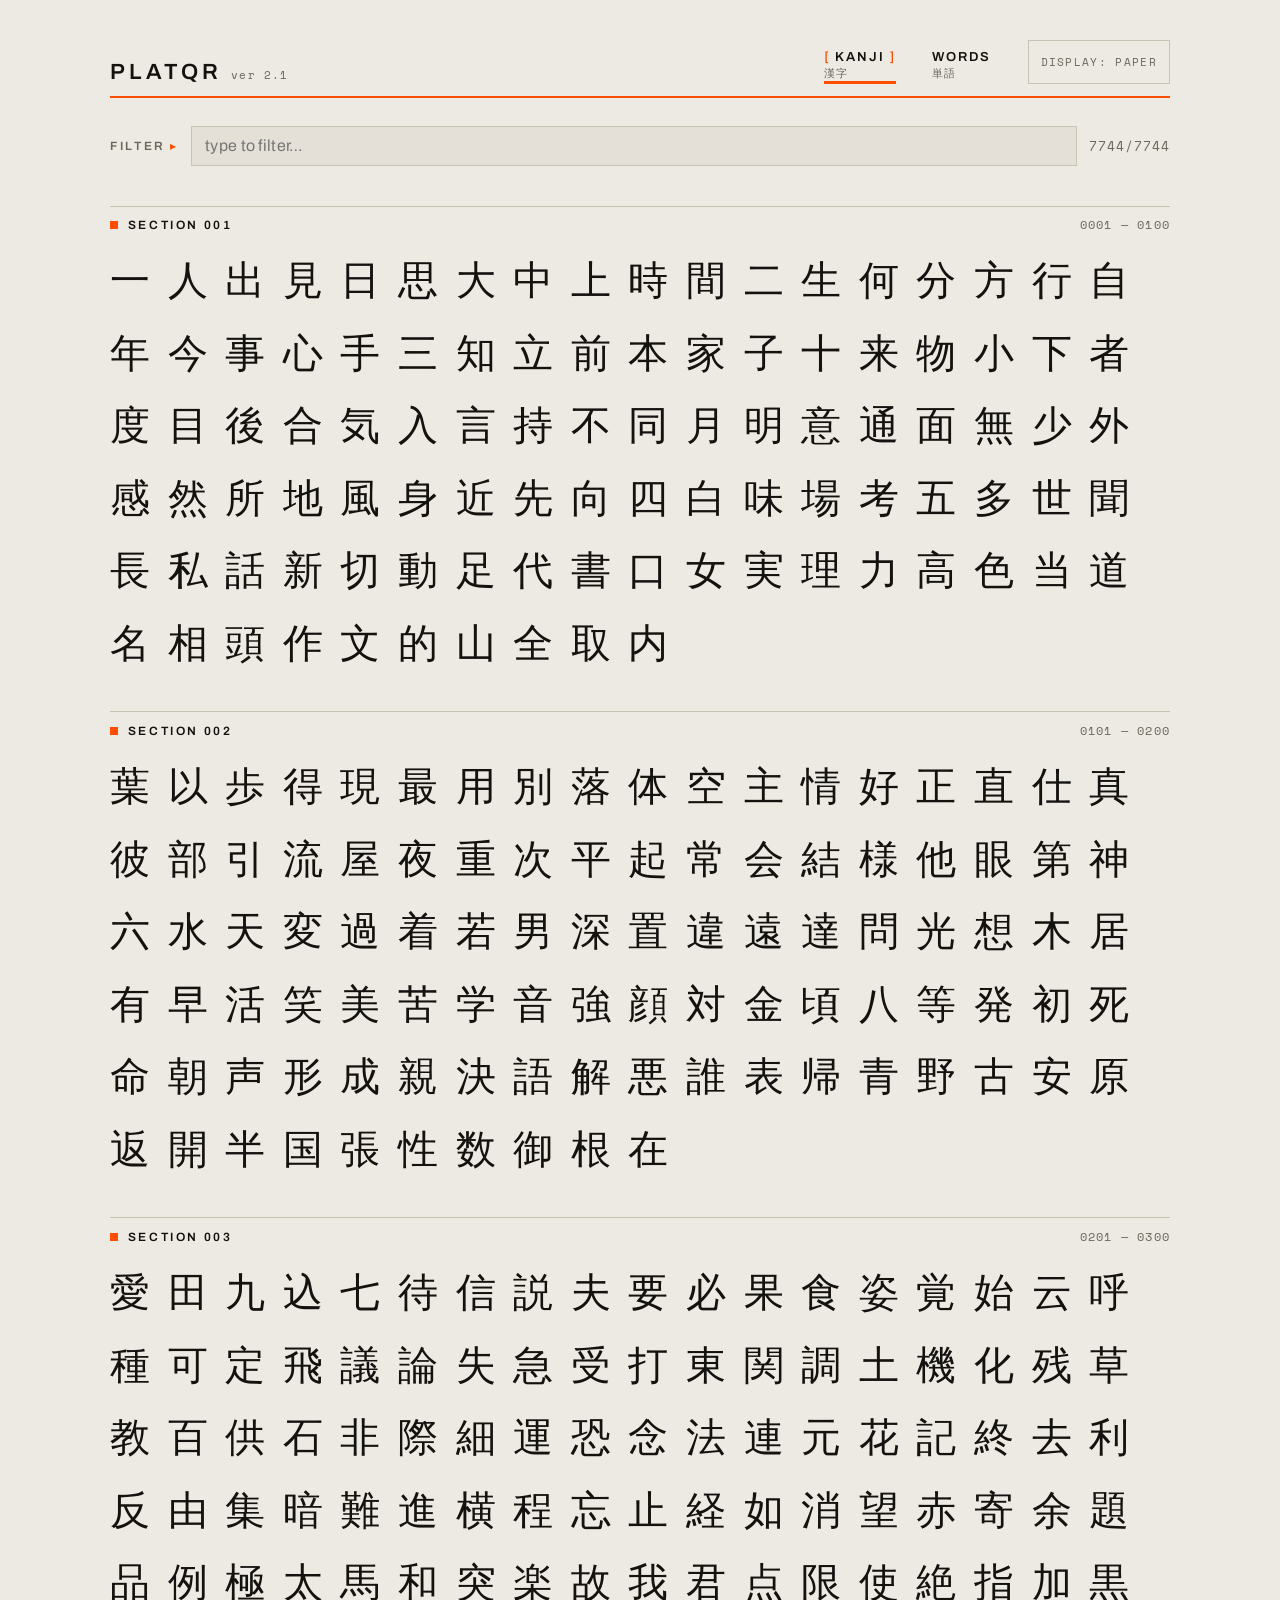
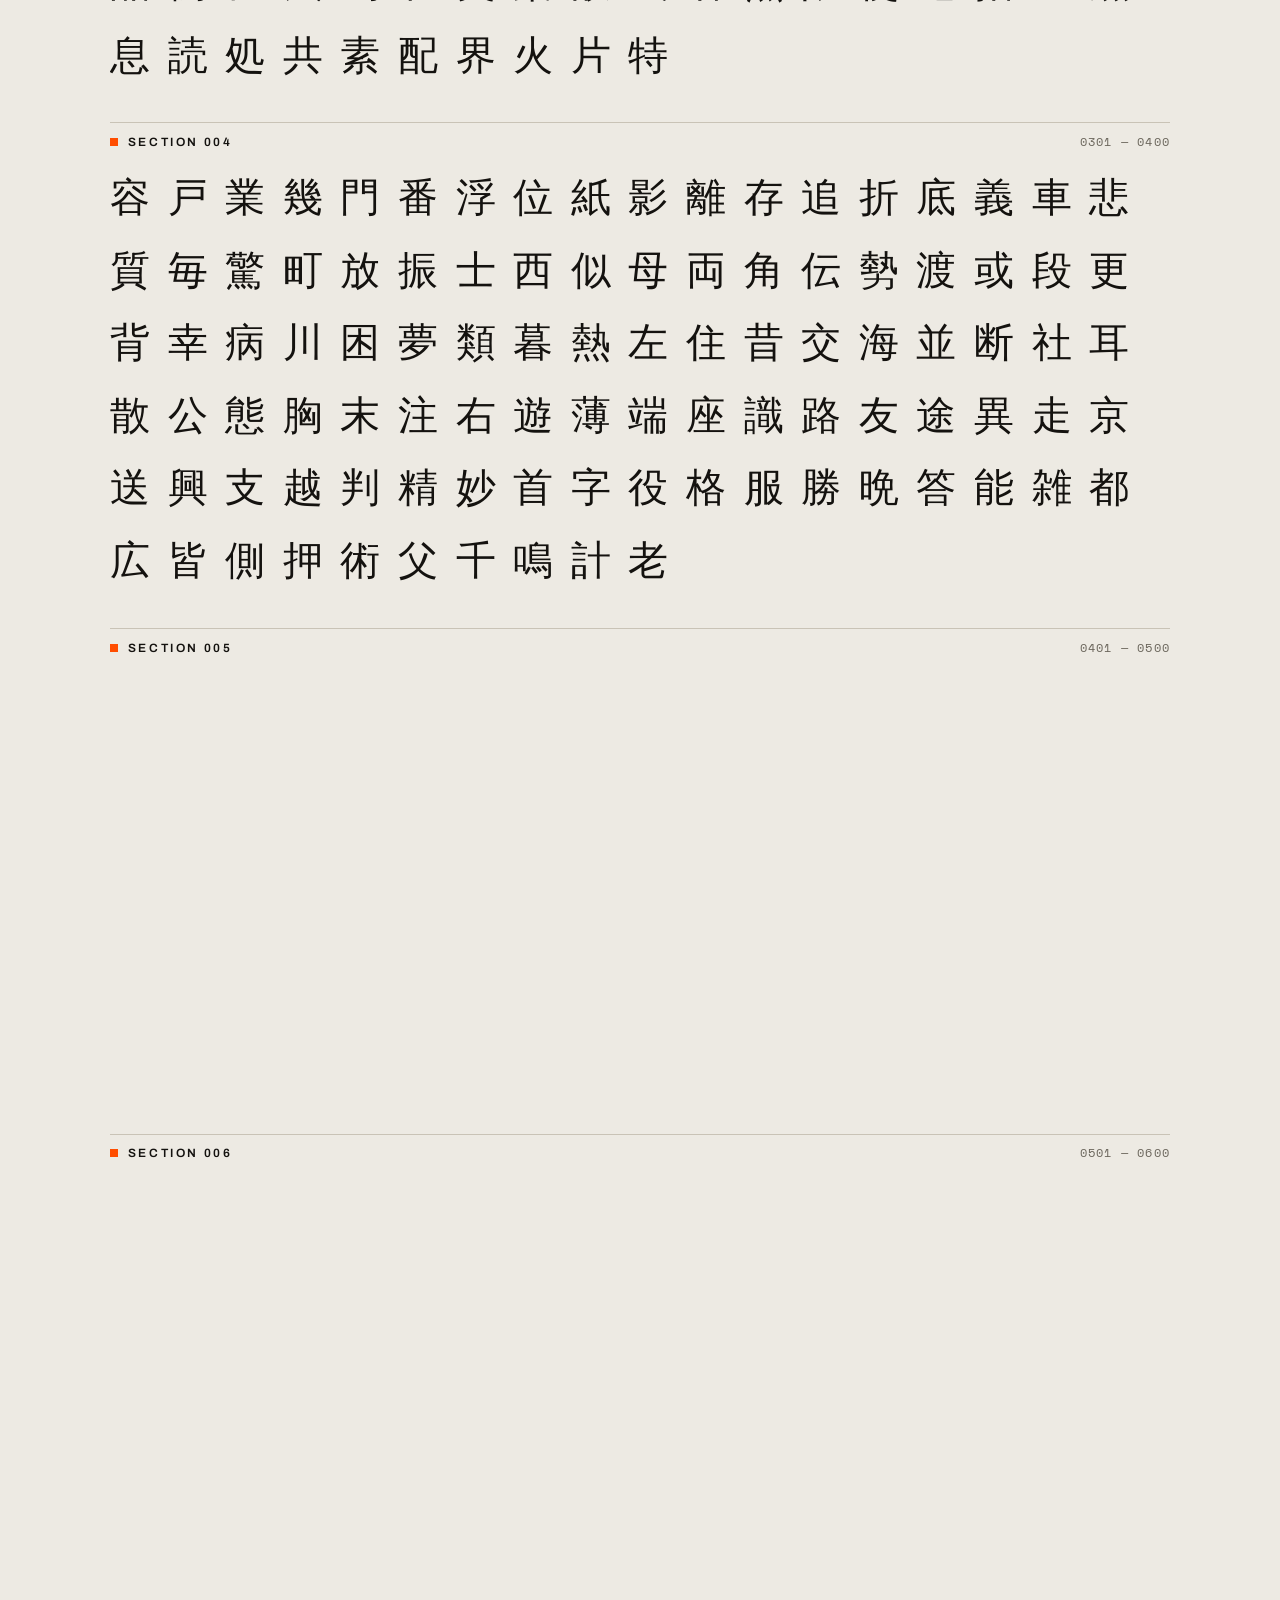
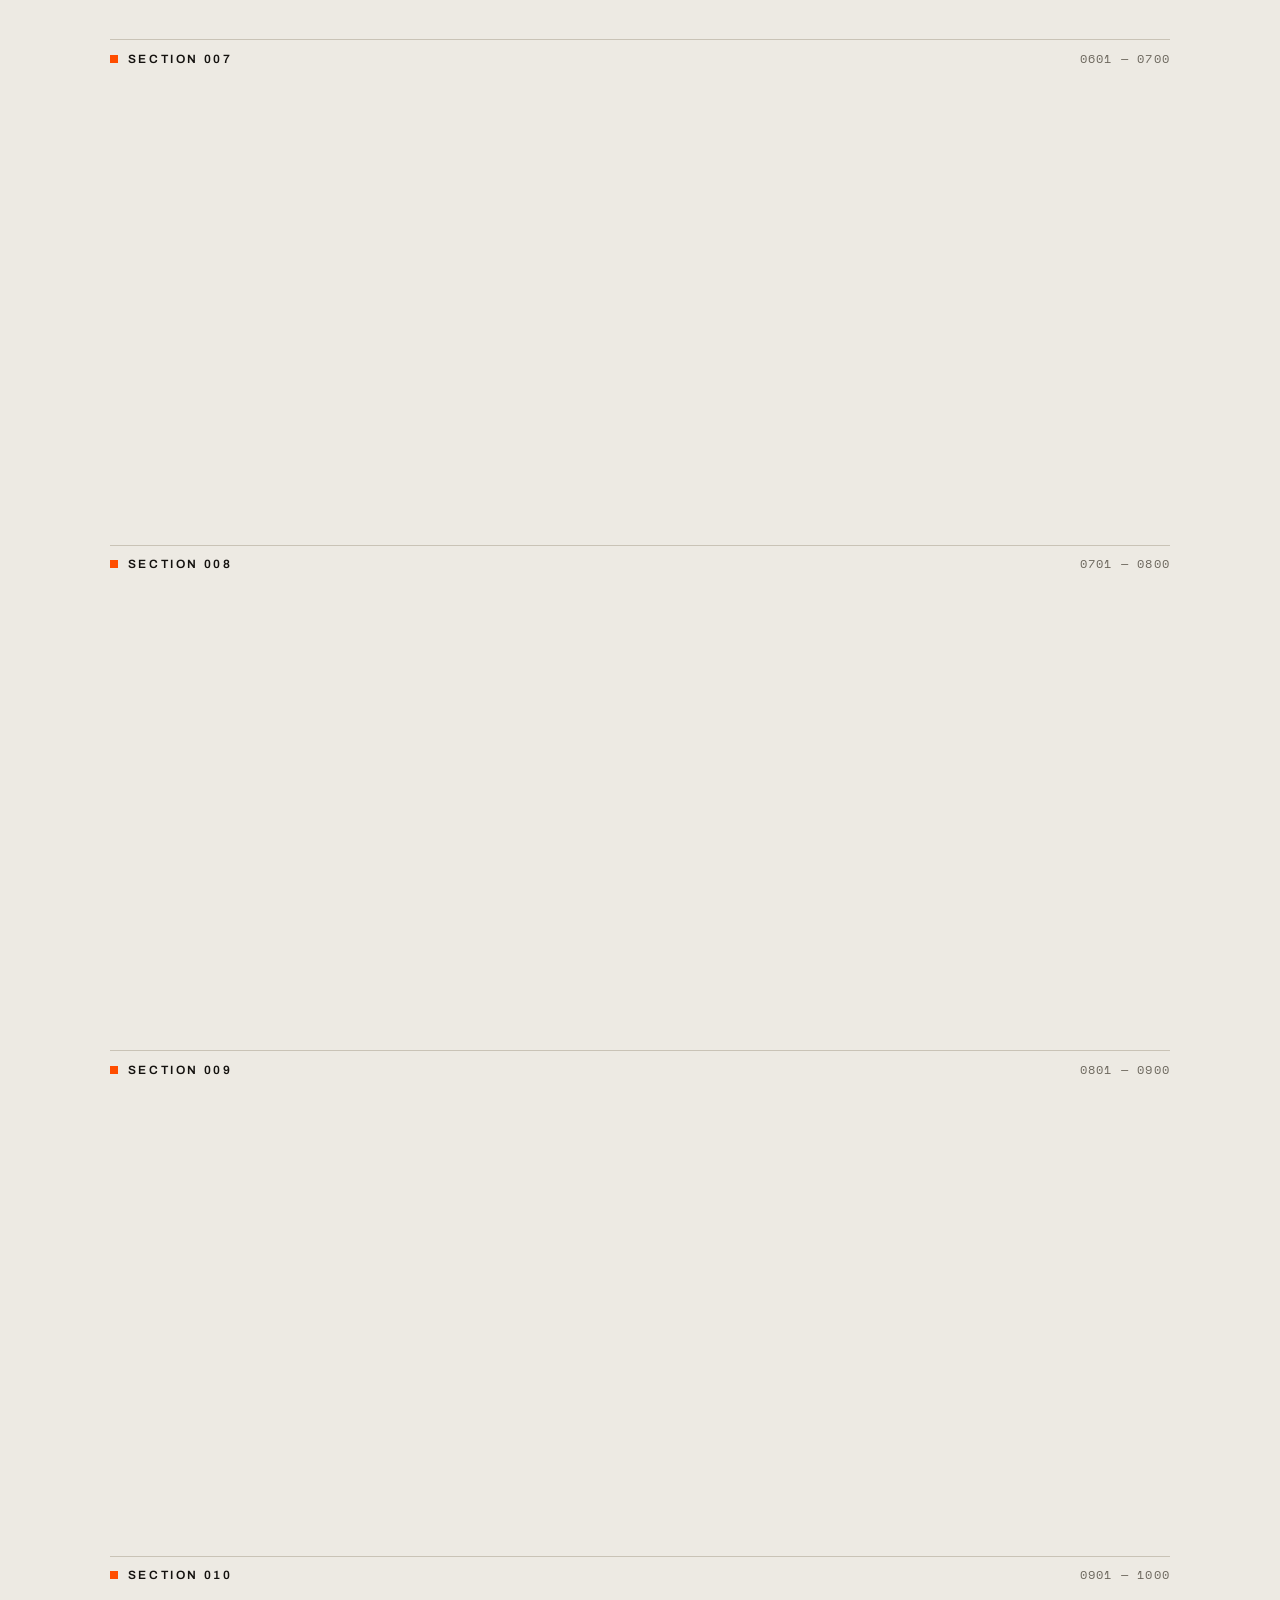
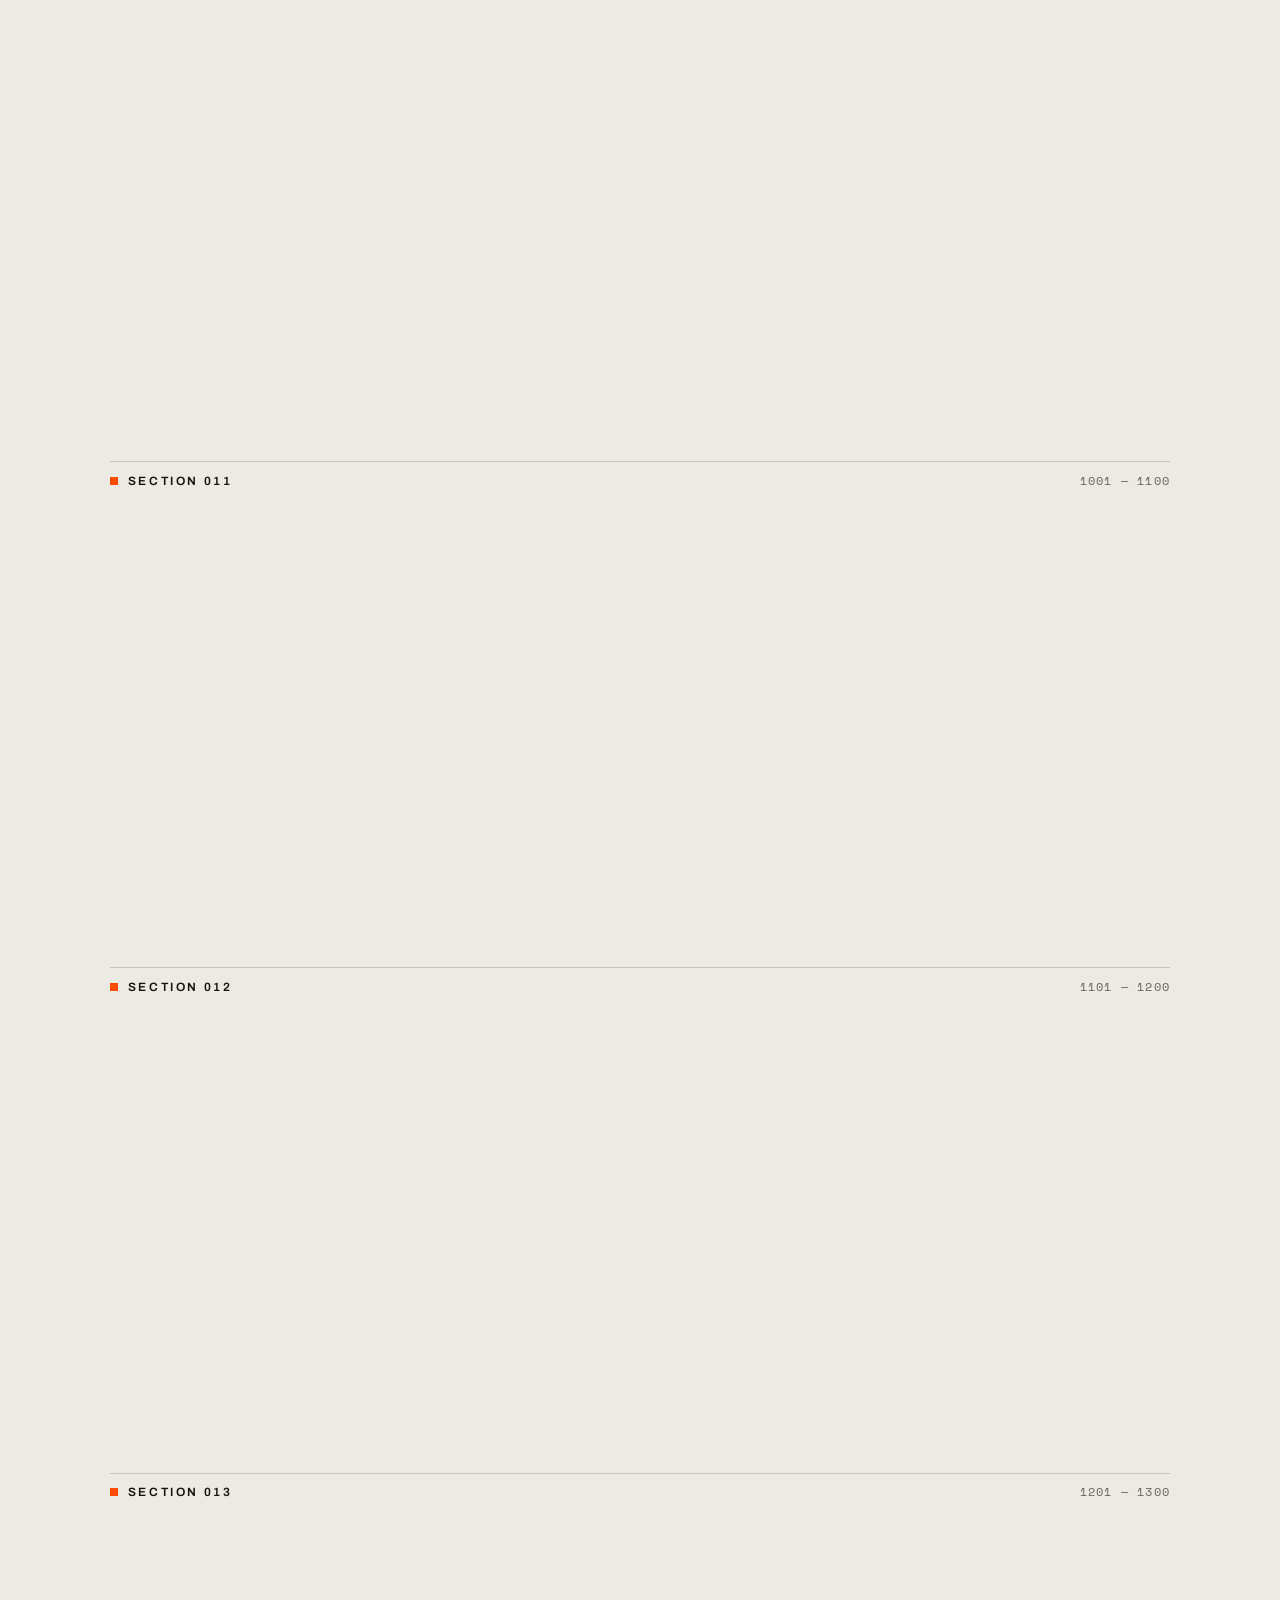
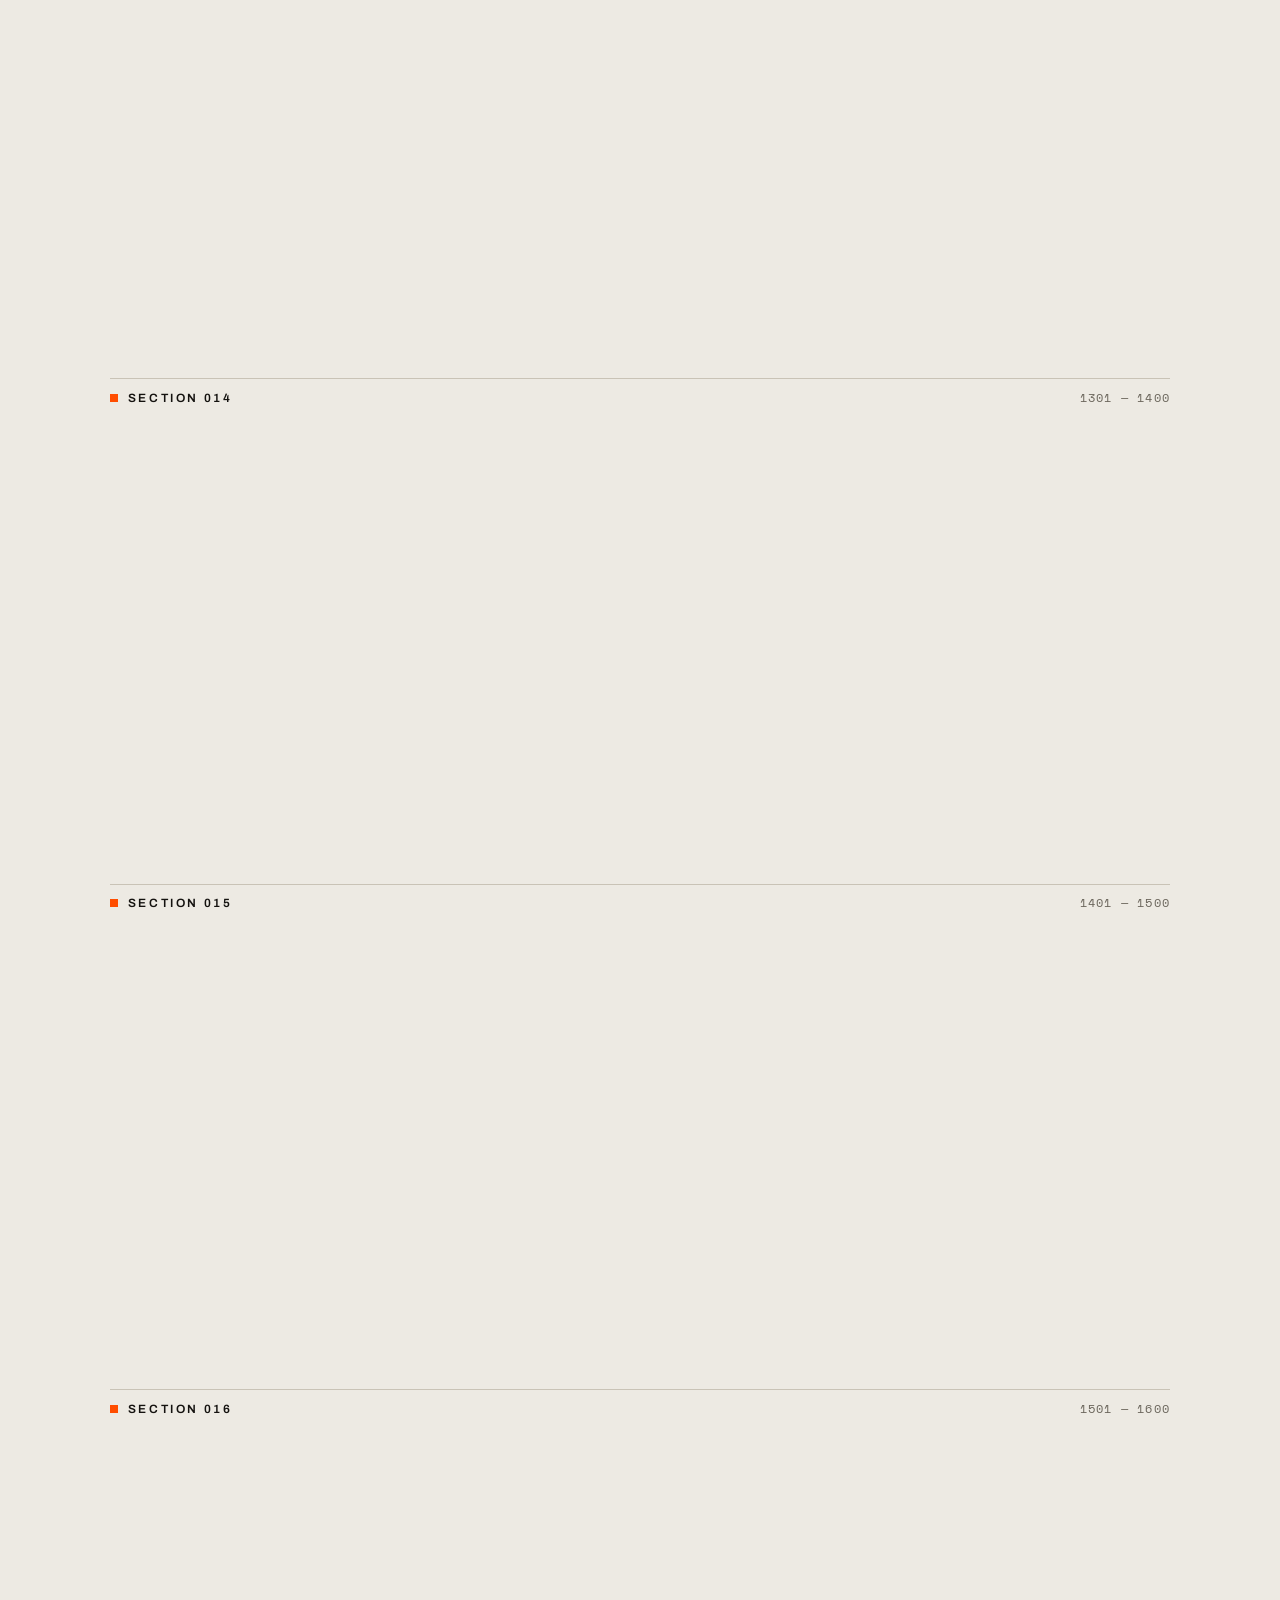
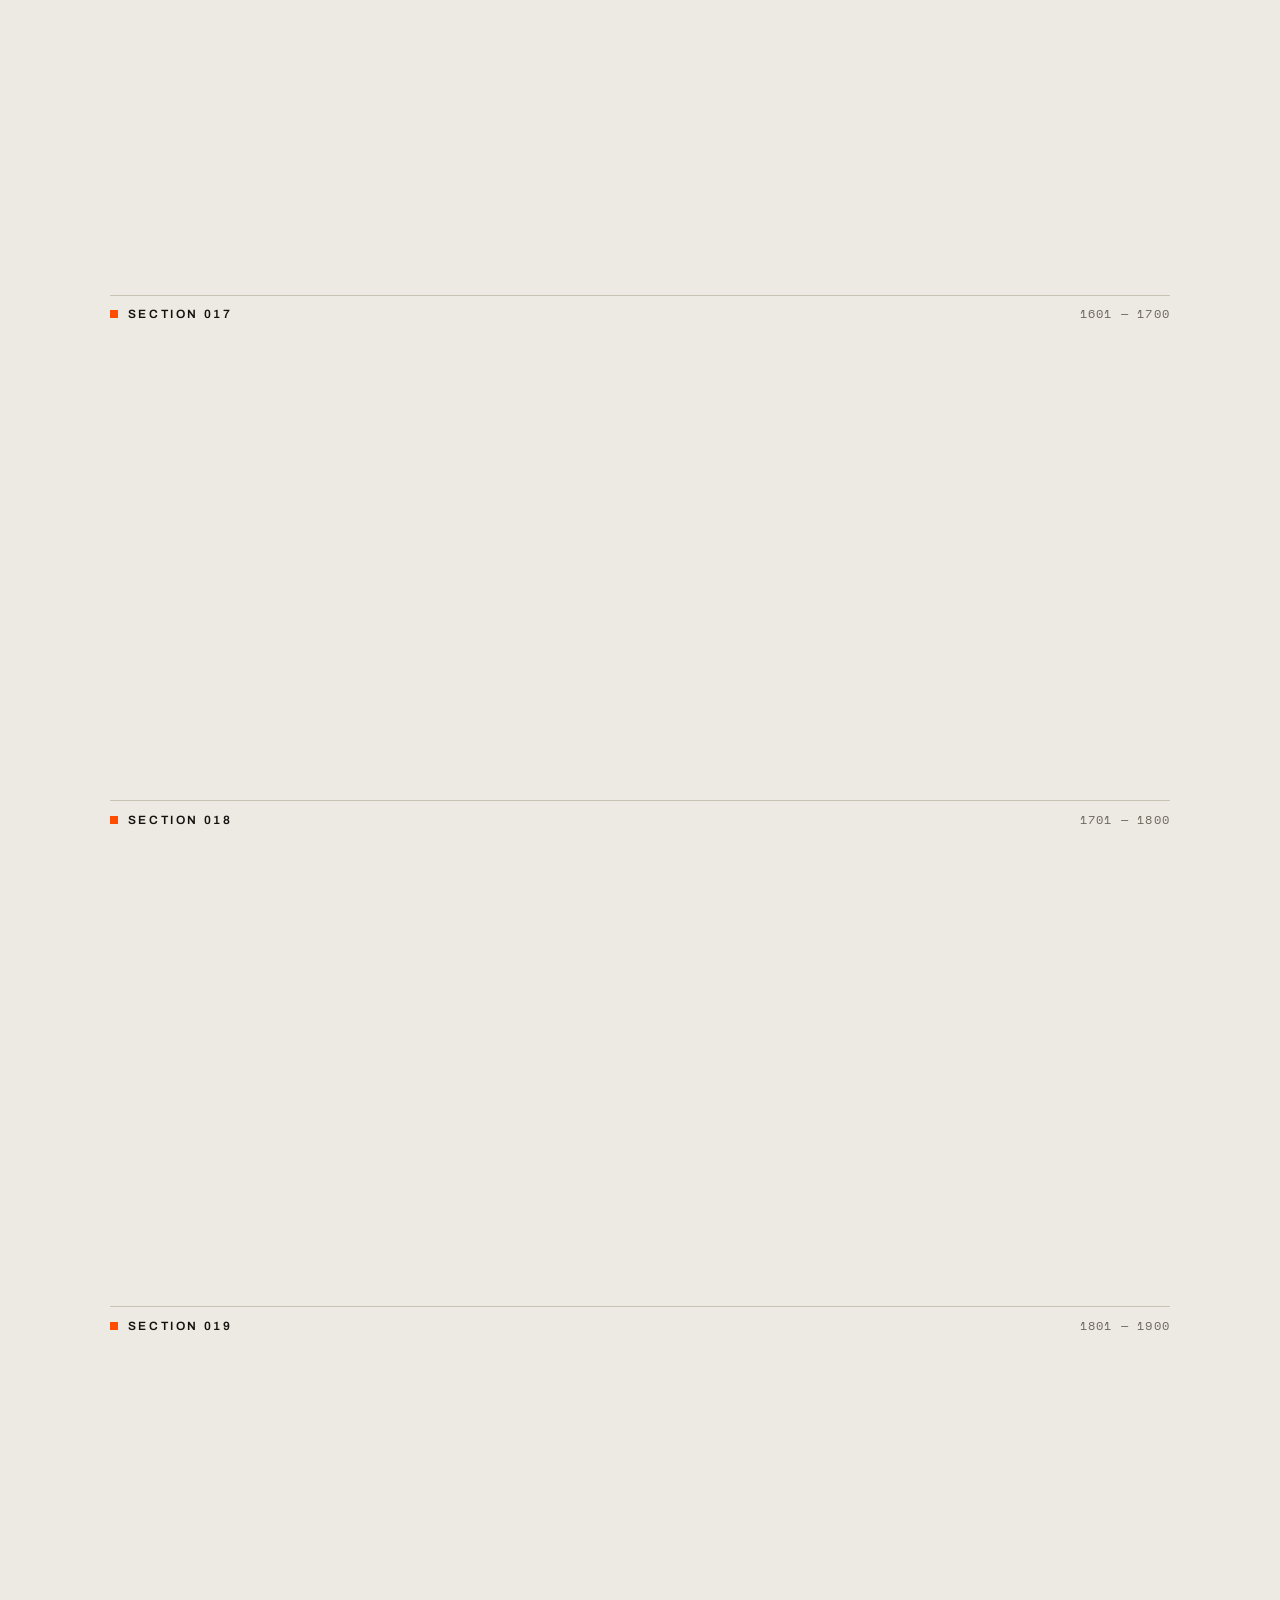
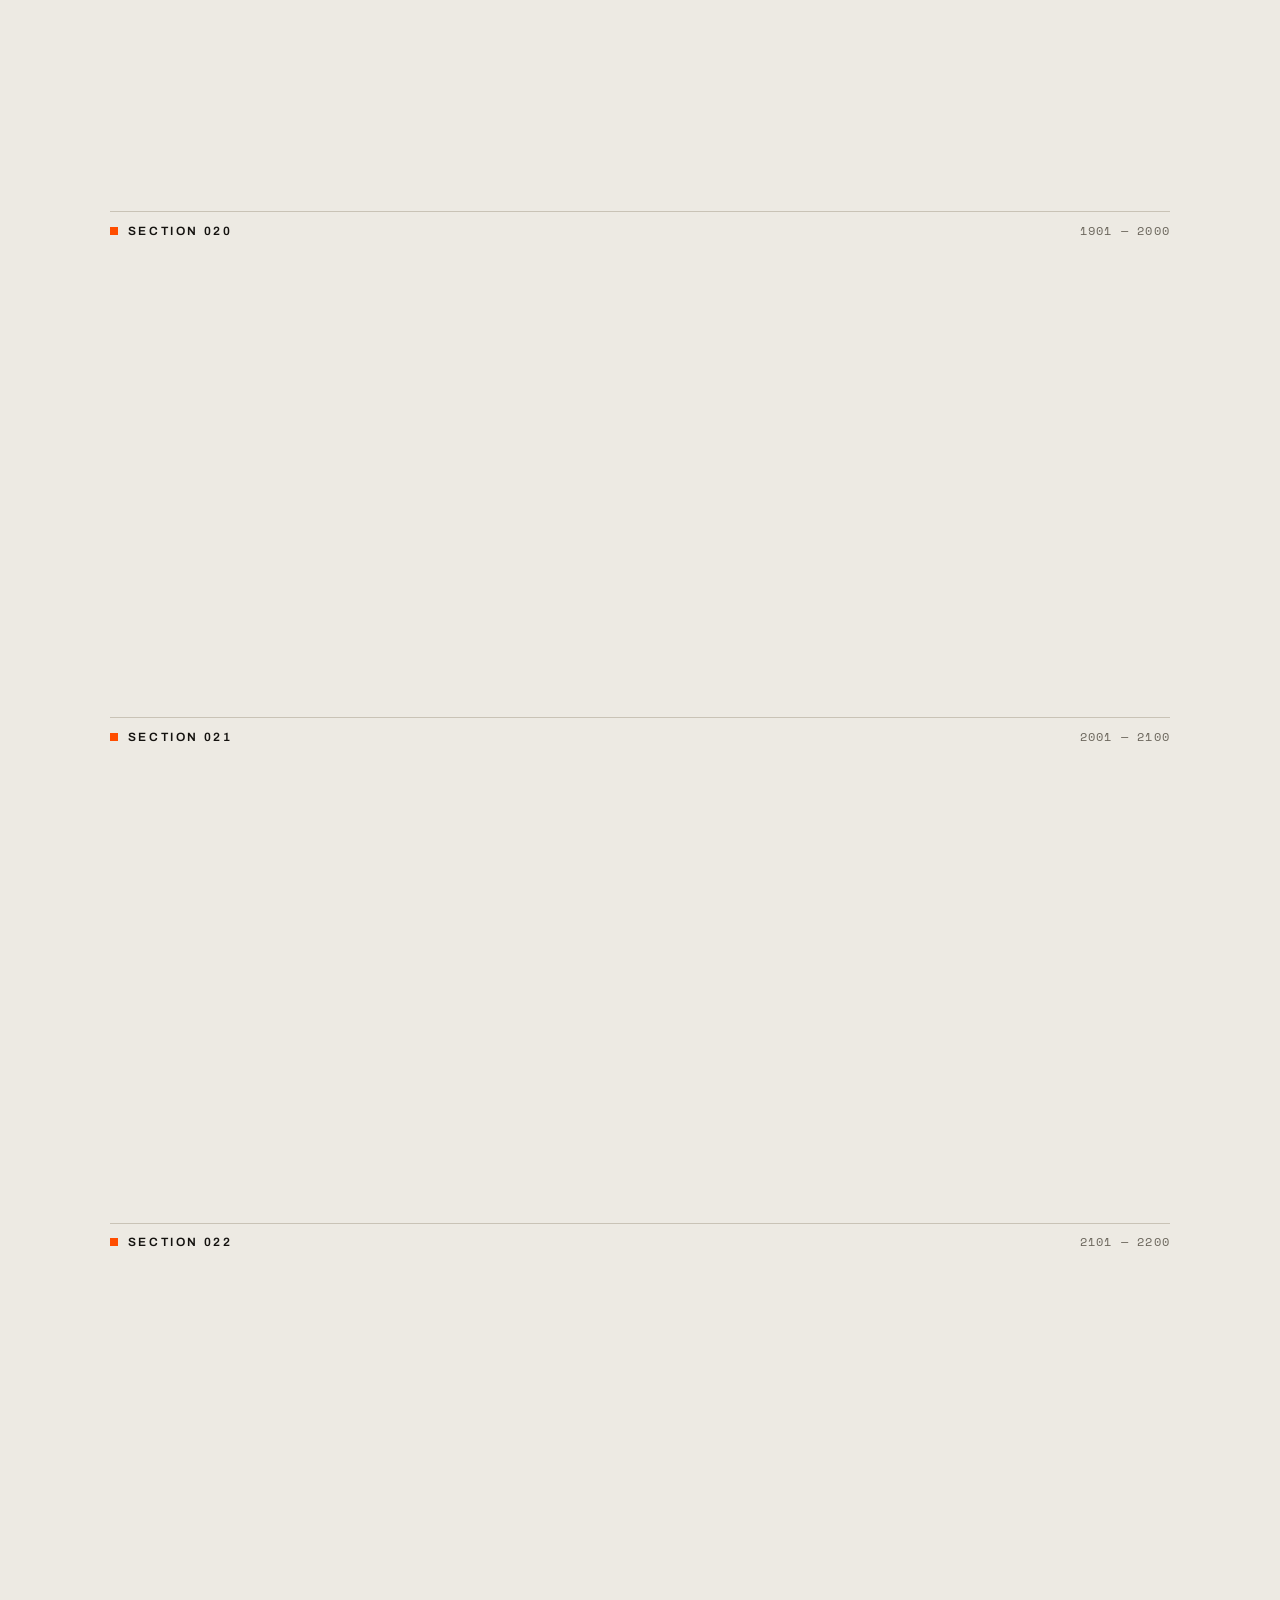
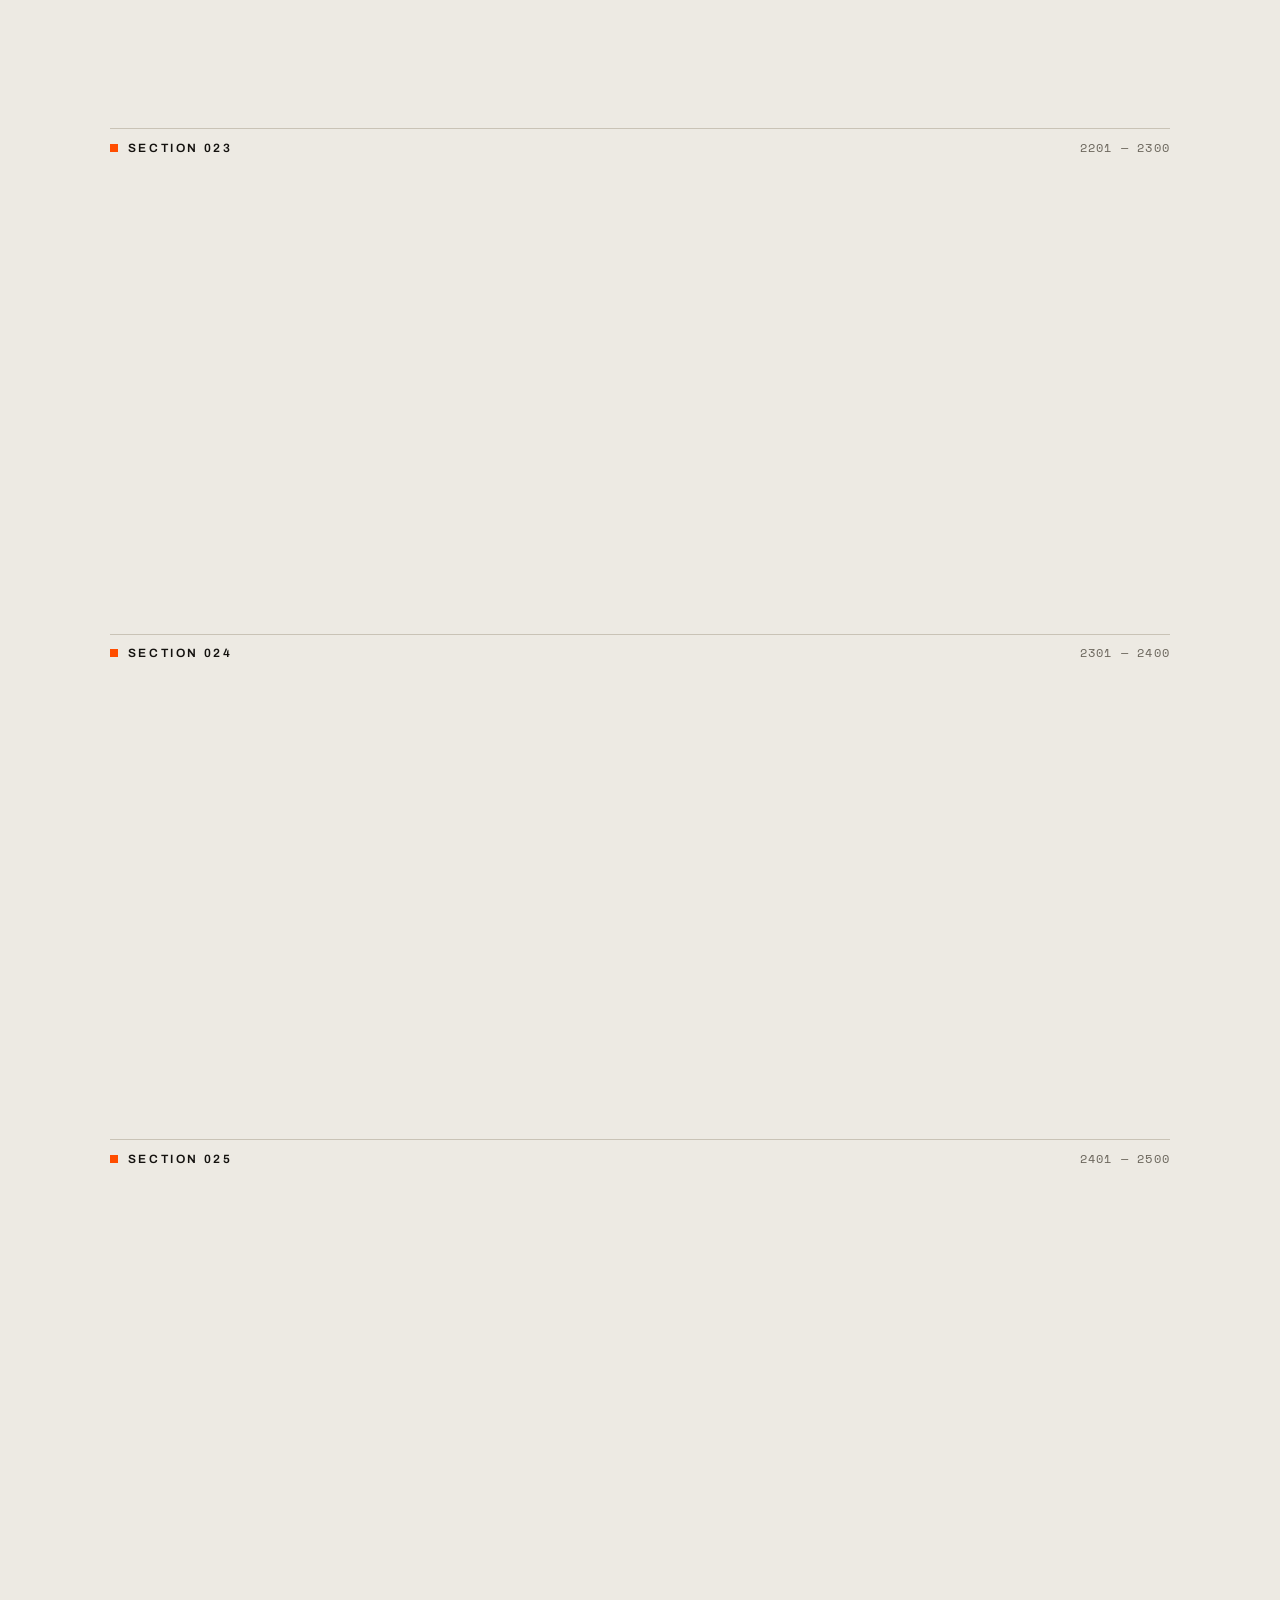
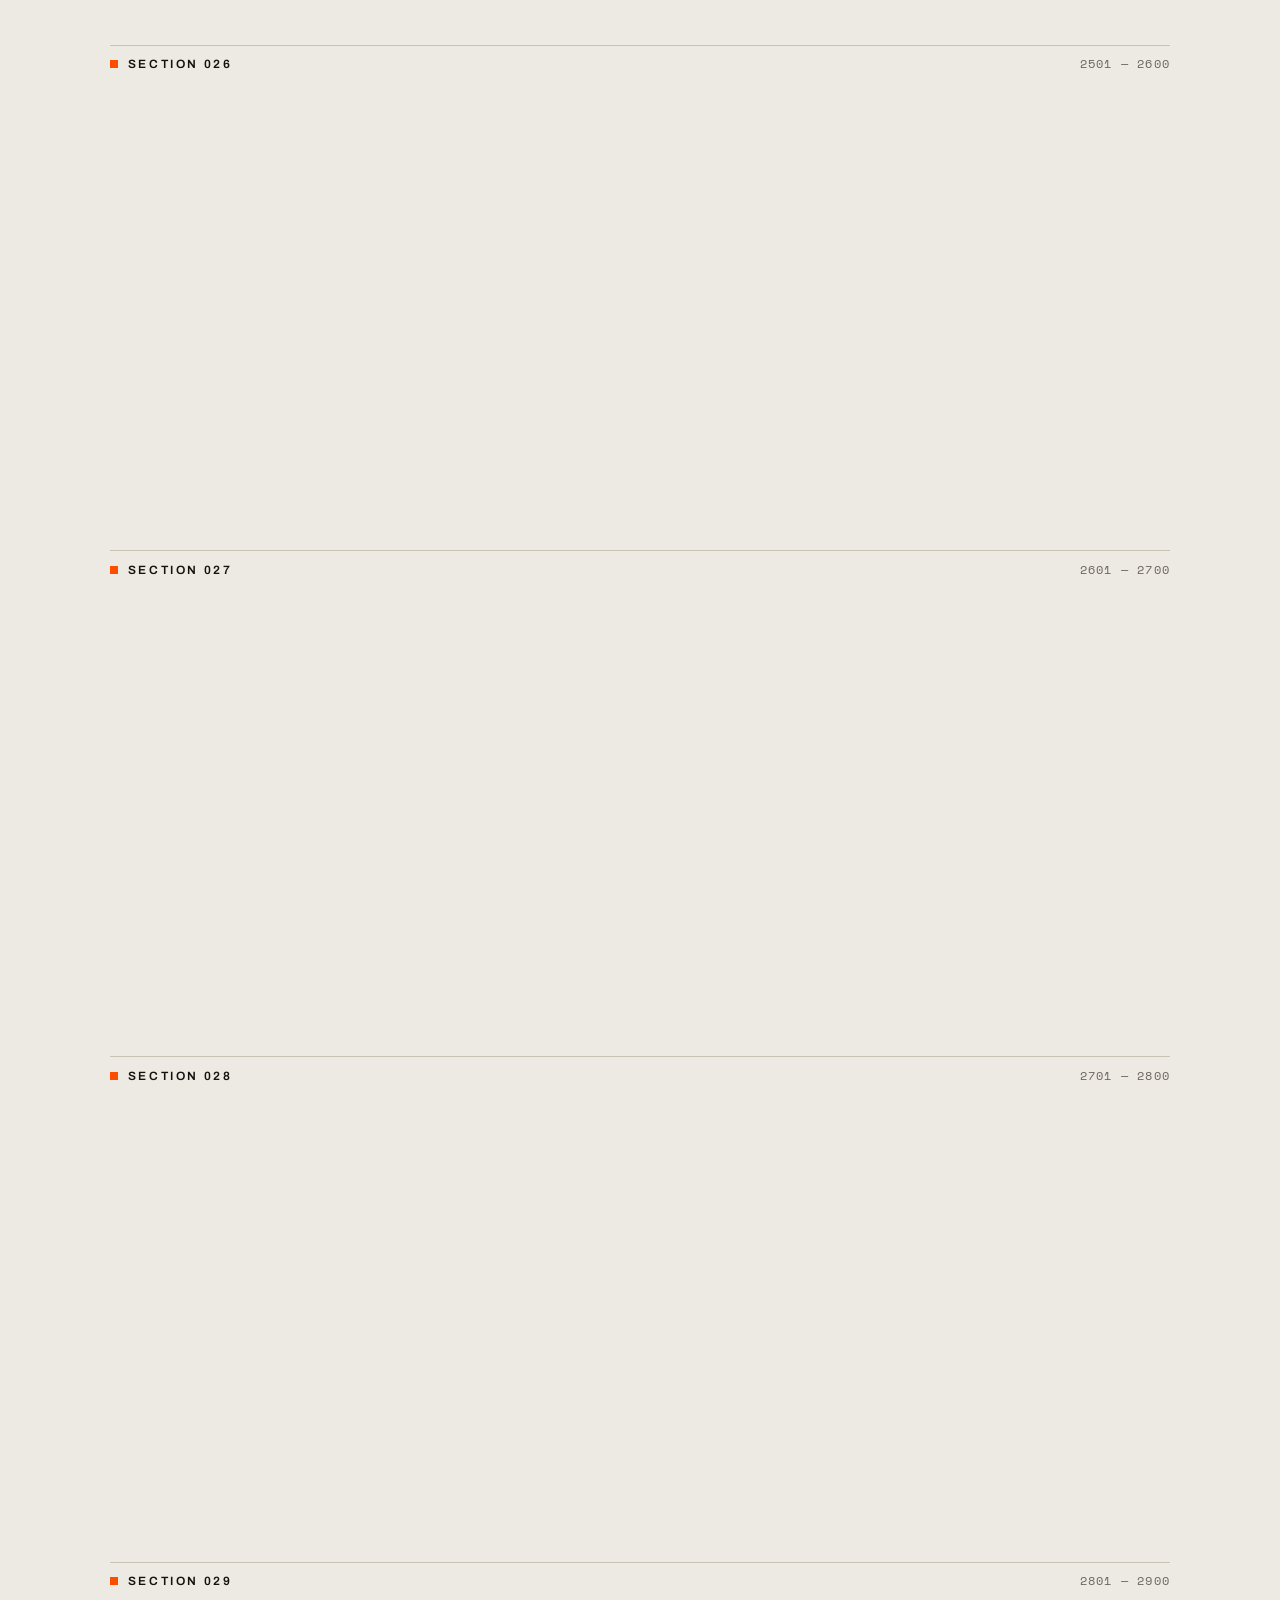
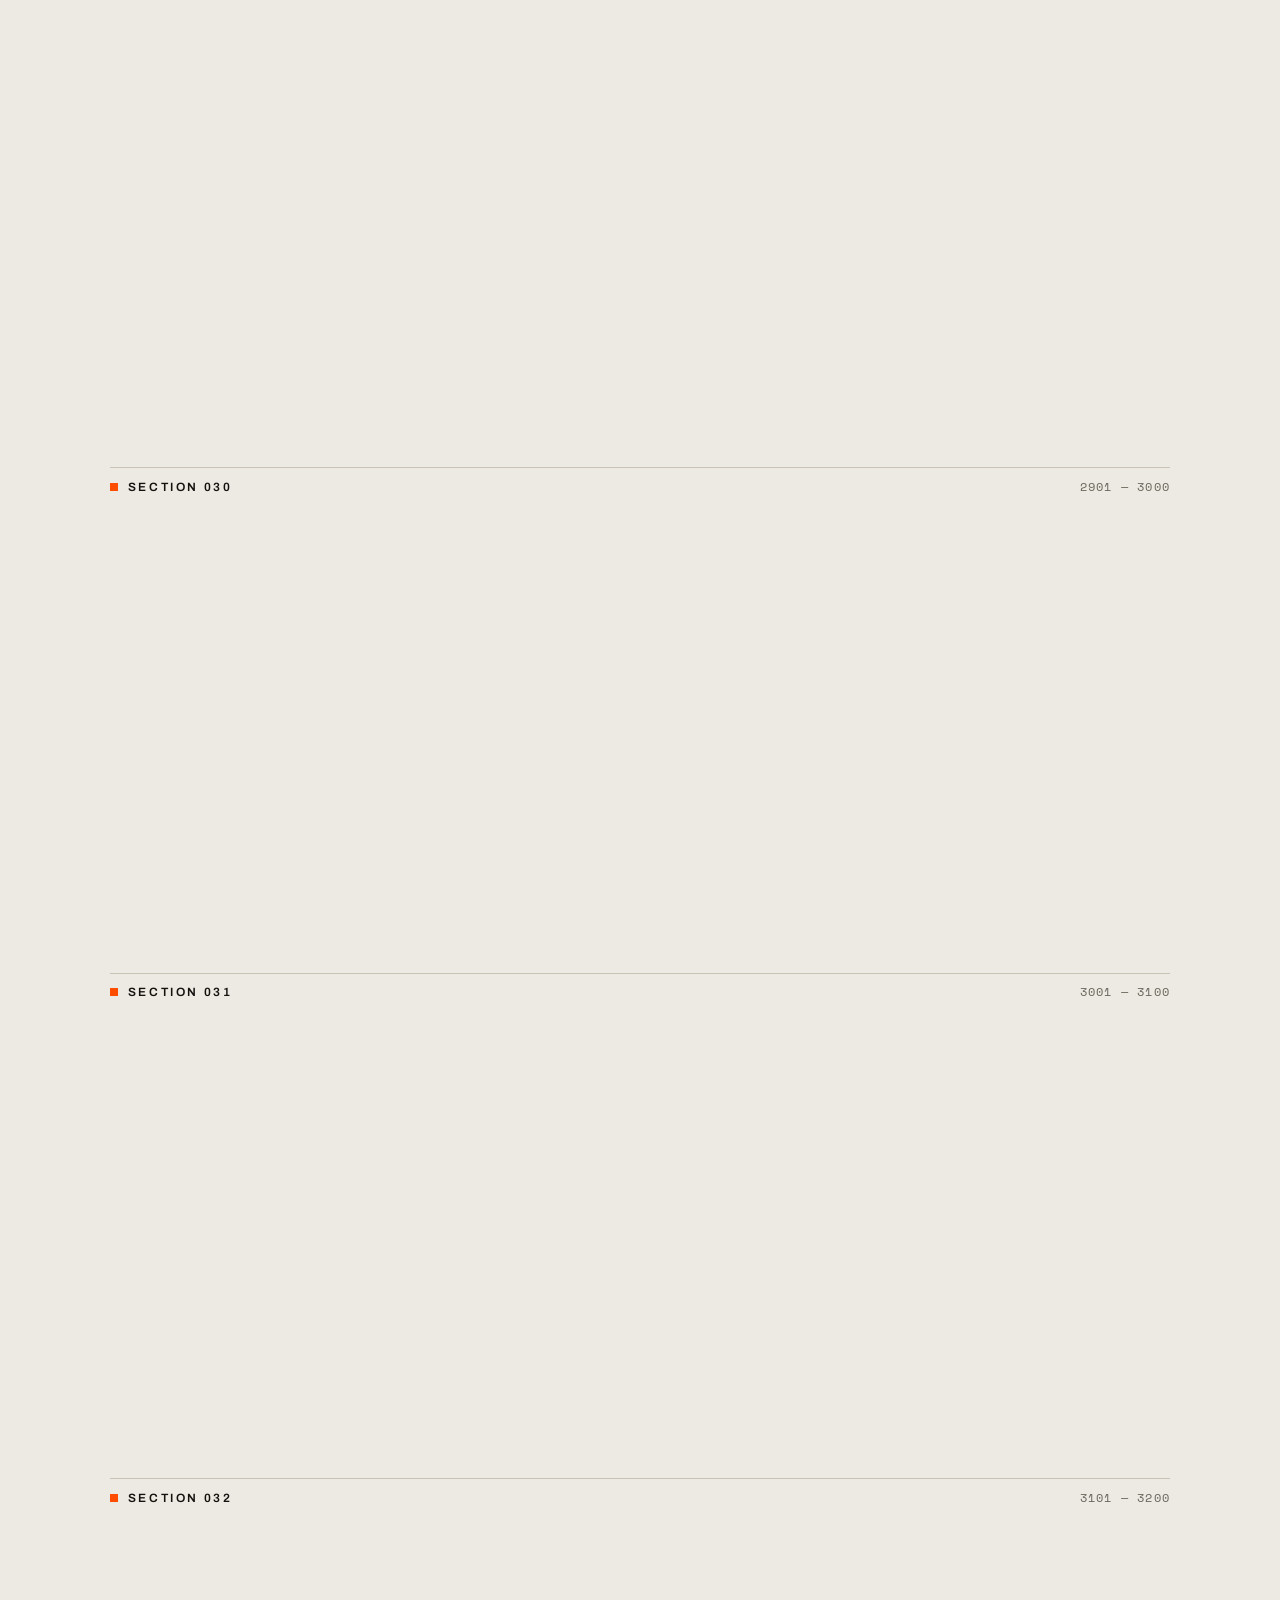
==== commit 96ca0a83: "icon" ====
--- a/index.html
+++ b/index.html
@@ -4,7 +4,11 @@
     <meta charset="utf-8" />
     <meta name="viewport" content="width=device-width, initial-scale=1" />
     <meta name="color-scheme" content="light dark" />
-    <title>kanji · platqr (・_・)ノ</title>
+    <title>Kanji - platqr</title>
+
+    <link rel="icon" href="./icon.svg" type="image/svg+xml" />
+    <link rel="icon" href="./favicon.ico" sizes="32x32" />
+    <link rel="apple-touch-icon" href="./apple-touch-icon.png" />
 
     <link rel="preconnect" href="https://fonts.googleapis.com" />
     <link rel="preconnect" href="https://fonts.gstatic.com" crossorigin />
--- a/style.css
+++ b/style.css
@@ -34,16 +34,13 @@
 
 body[data-page='words'] { --accent: #0b63ce; }
 body[data-page='words'][data-list='2'] { --accent: #a07800; }
-body[data-page='games'] { --accent: #6b3fa0; }
 
 :root[data-theme='dark'] body[data-page='words'] { --accent: #4d9bff; }
 :root[data-theme='dark'] body[data-page='words'][data-list='2'] { --accent: #e8b800; }
-:root[data-theme='dark'] body[data-page='games'] { --accent: #a98bff; }
 
 @media (prefers-color-scheme: dark) {
   :root:not([data-theme='light']) body[data-page='words'] { --accent: #4d9bff; }
   :root:not([data-theme='light']) body[data-page='words'][data-list='2'] { --accent: #e8b800; }
-  :root:not([data-theme='light']) body[data-page='games'] { --accent: #a98bff; }
 }
 
 * {
@@ -509,128 +506,3 @@
   font-size: clamp(1.125rem, 4vw, 1.5rem);
 }
 
-.page-head {
-  display: flex;
-  align-items: baseline;
-  justify-content: space-between;
-  gap: 1rem;
-  margin: 1.75rem 0 0;
-  padding-top: 0.6rem;
-  border-top: 1px solid var(--rule);
-}
-
-.page-head .sec {
-  margin: 0;
-}
-
-.game-grid {
-  display: grid;
-  grid-template-columns: repeat(3, minmax(0, 1fr));
-  gap: clamp(0.75rem, 2vw, 1.25rem);
-  margin: 1.25rem 0 0;
-}
-
-@media (max-width: 880px) {
-  .game-grid {
-    grid-template-columns: repeat(2, minmax(0, 1fr));
-  }
-}
-
-@media (max-width: 520px) {
-  .game-grid {
-    grid-template-columns: minmax(0, 1fr);
-  }
-}
-
-.game {
-  display: flex;
-  flex-direction: column;
-  gap: 0.4rem;
-  padding: clamp(0.75rem, 2vw, 1rem);
-  border: 1px solid var(--rule);
-  border-top: 3px solid var(--accent);
-}
-
-.game-head {
-  display: flex;
-  align-items: baseline;
-  justify-content: space-between;
-  gap: 0.75rem;
-}
-
-.game .rank {
-  font-size: 0.6875rem;
-}
-
-.game-years {
-  font-family: var(--mono);
-  font-size: 0.6875rem;
-  letter-spacing: 0.1em;
-  color: var(--accent);
-  white-space: nowrap;
-}
-
-.game-title {
-  font-size: clamp(1rem, 2.2vw, 1.1875rem);
-  font-weight: 600;
-  line-height: 1.15;
-  text-transform: uppercase;
-  text-wrap: balance;
-}
-
-.progress {
-  display: flex;
-  gap: 3px;
-
-  margin-top: auto;
-  padding-top: 0.7rem;
-}
-
-.seg {
-  flex: 1;
-  height: 6px;
-  background: var(--rule);
-}
-
-.seg.on {
-  background: var(--accent);
-}
-
-.seg:nth-child(6) {
-  margin-left: 5px;
-}
-
-.game-foot {
-  display: flex;
-  align-items: baseline;
-  justify-content: space-between;
-  gap: 0.75rem;
-  padding-top: 0.5rem;
-  font-family: var(--mono);
-  font-size: 0.6875rem;
-  letter-spacing: 0.16em;
-  text-transform: uppercase;
-  color: var(--muted);
-}
-
-.game-hours {
-  white-space: nowrap;
-  color: var(--accent);
-}
-
-.lyrics {
-  max-width: 46rem;
-  font-size: clamp(1rem, 3.4vw, 1.25rem);
-}
-
-.lyrics h1 {
-  margin: 0 0 1.5rem;
-  font-size: clamp(1.5rem, 5vw, 2.25rem);
-  font-weight: 600;
-  letter-spacing: 0.08em;
-  text-transform: uppercase;
-}
-
-.lyrics p {
-  margin: 0 0 0.5rem;
-}
